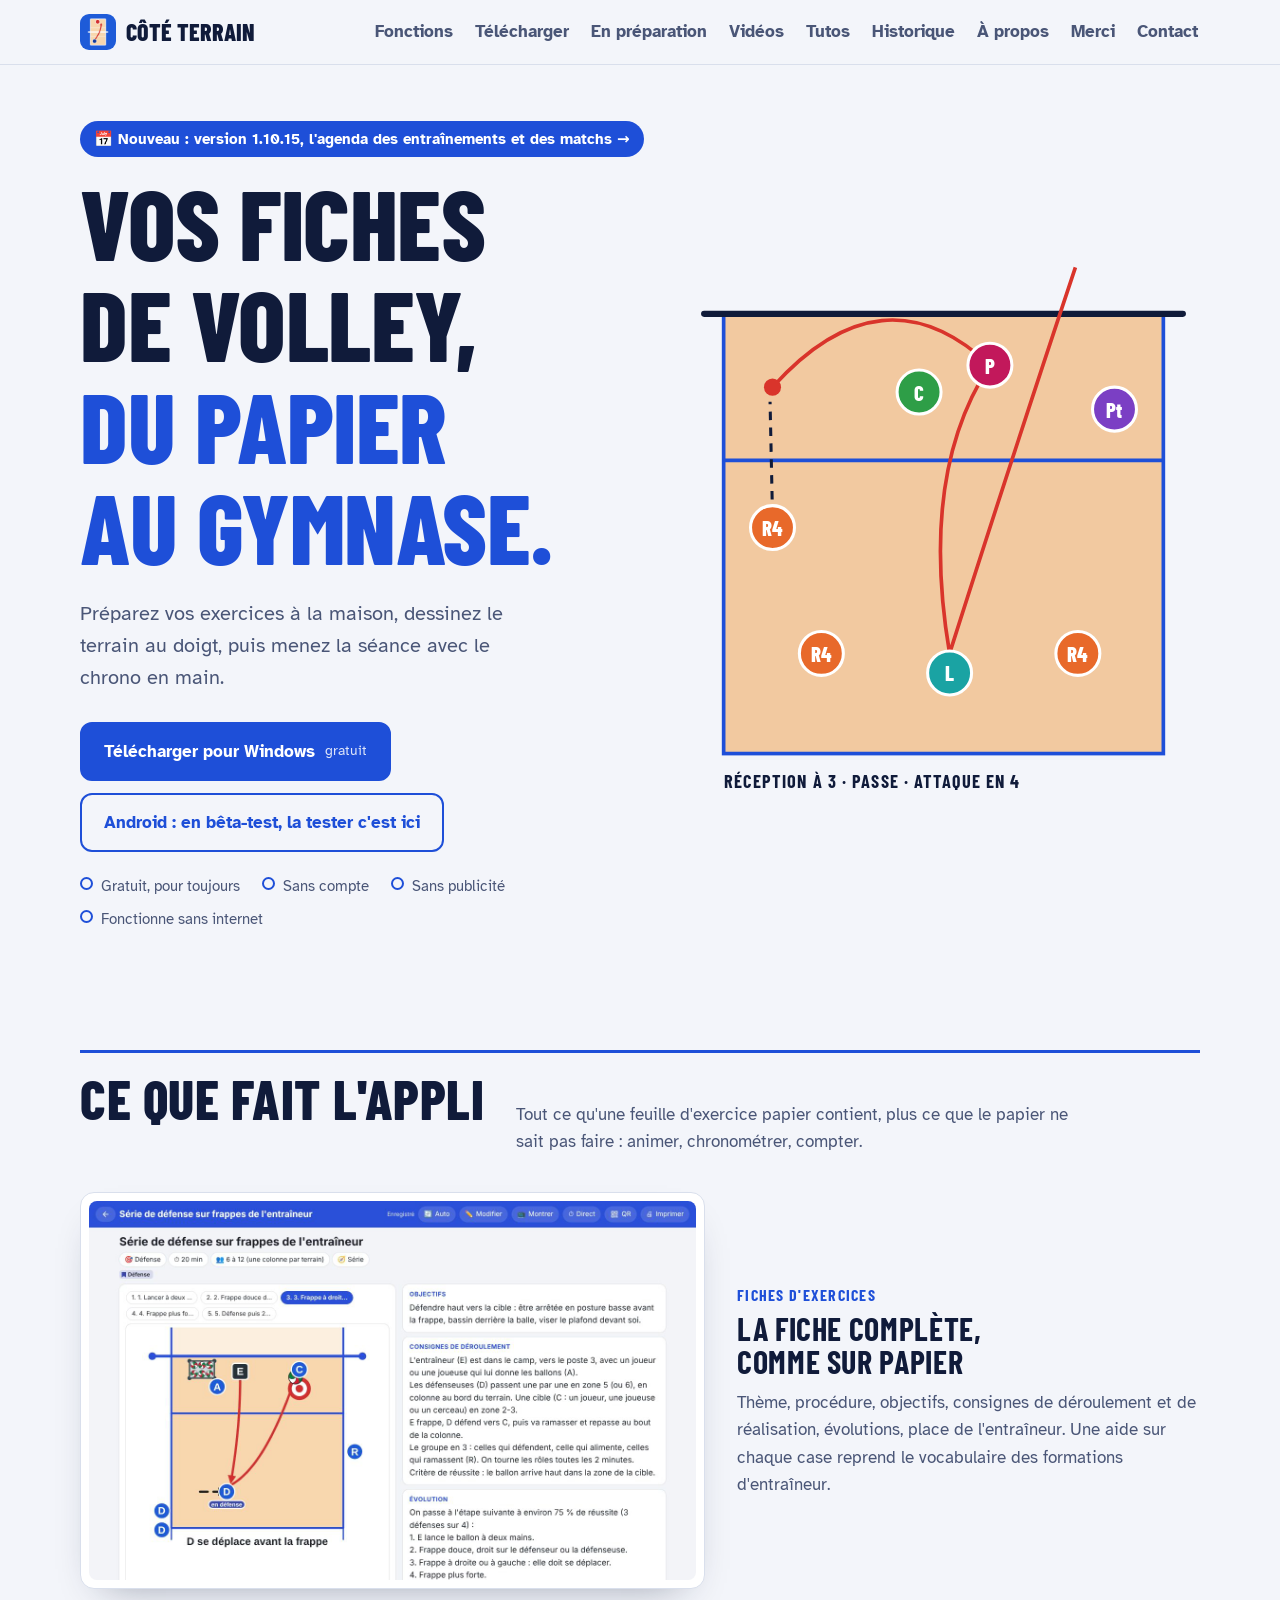
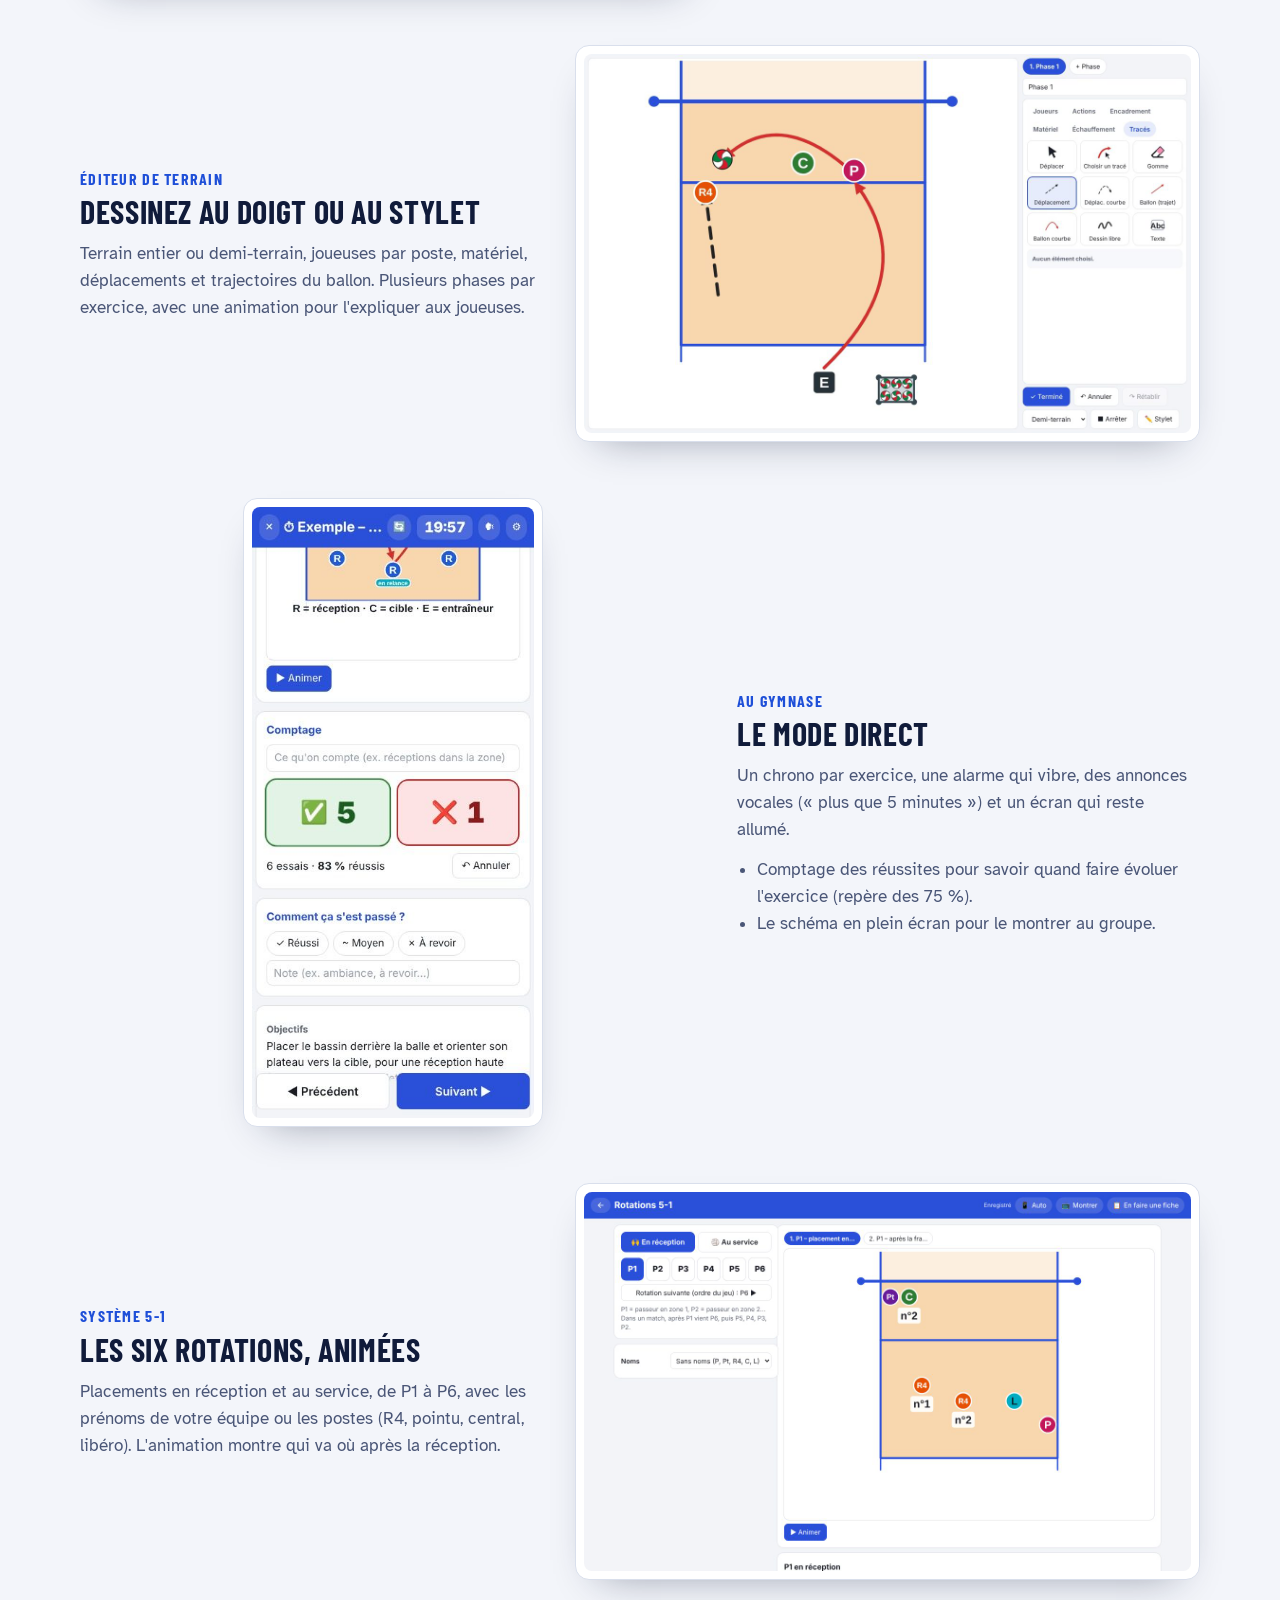
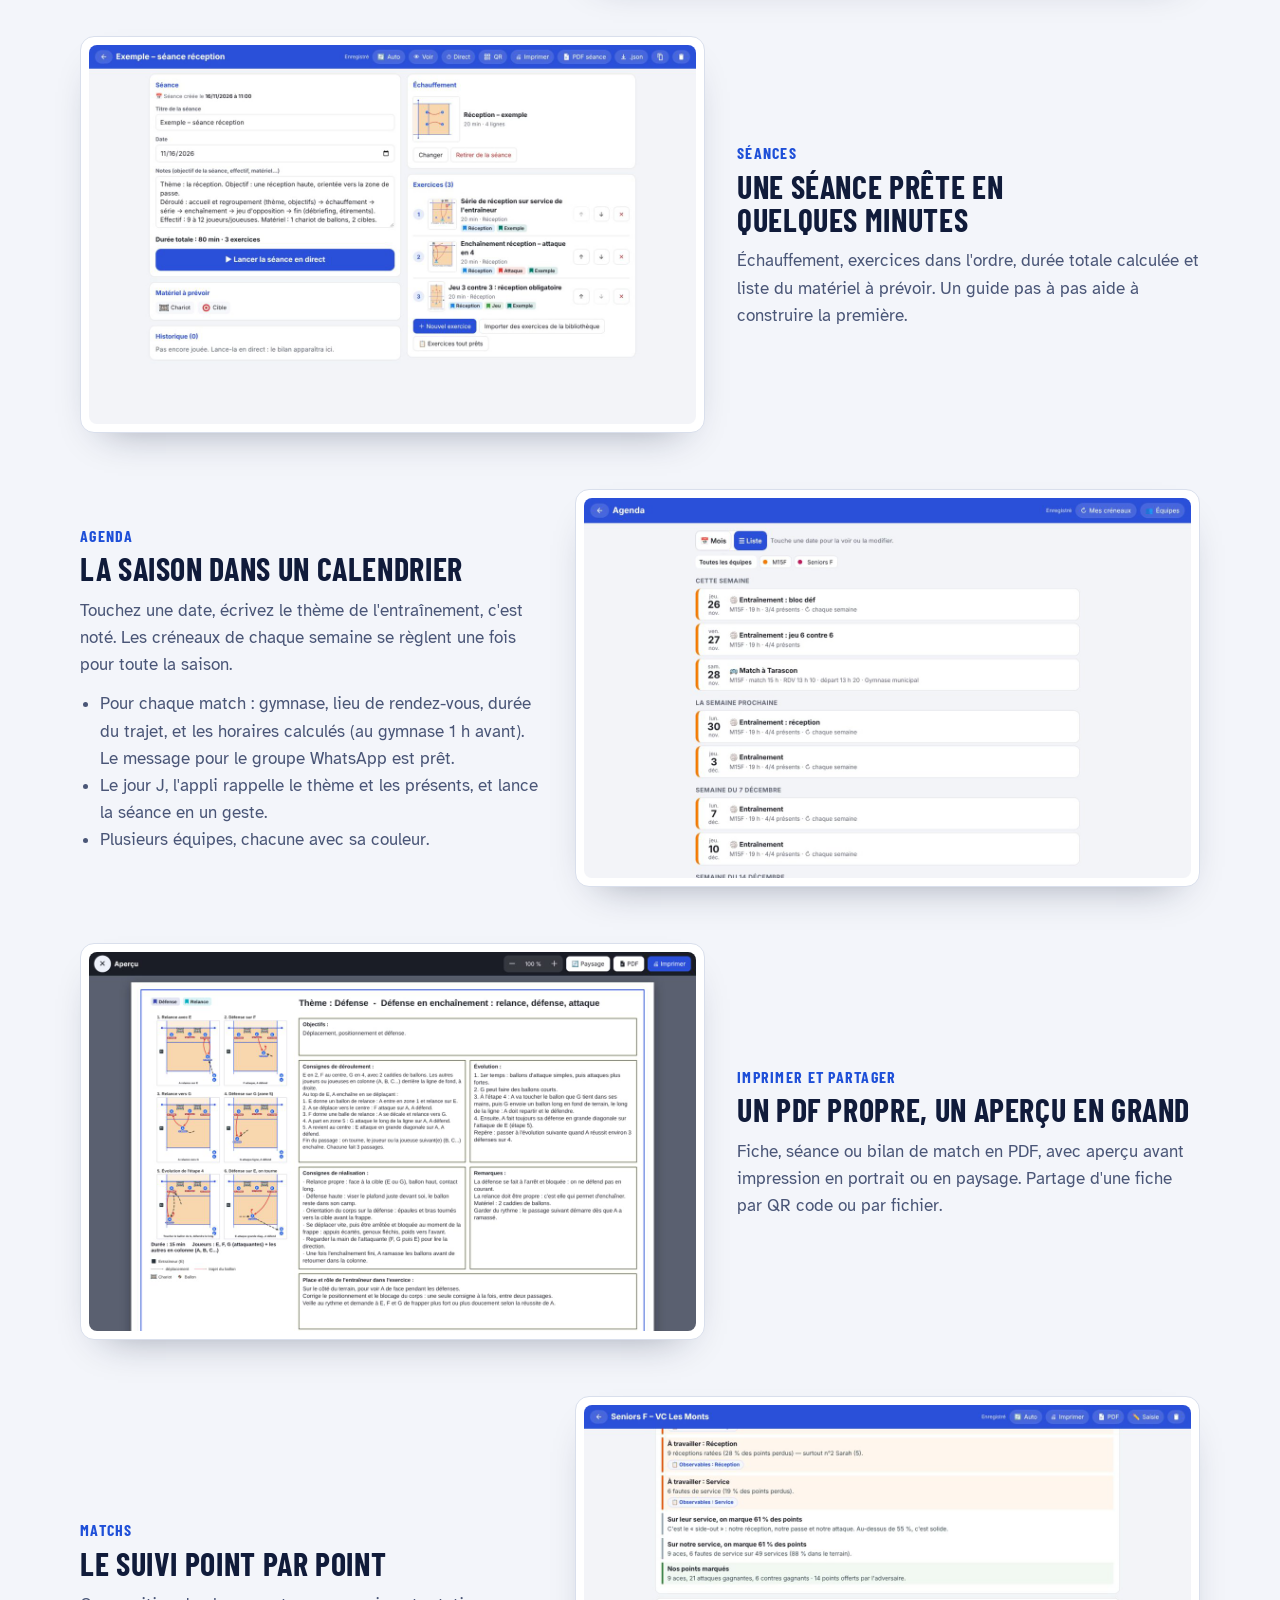
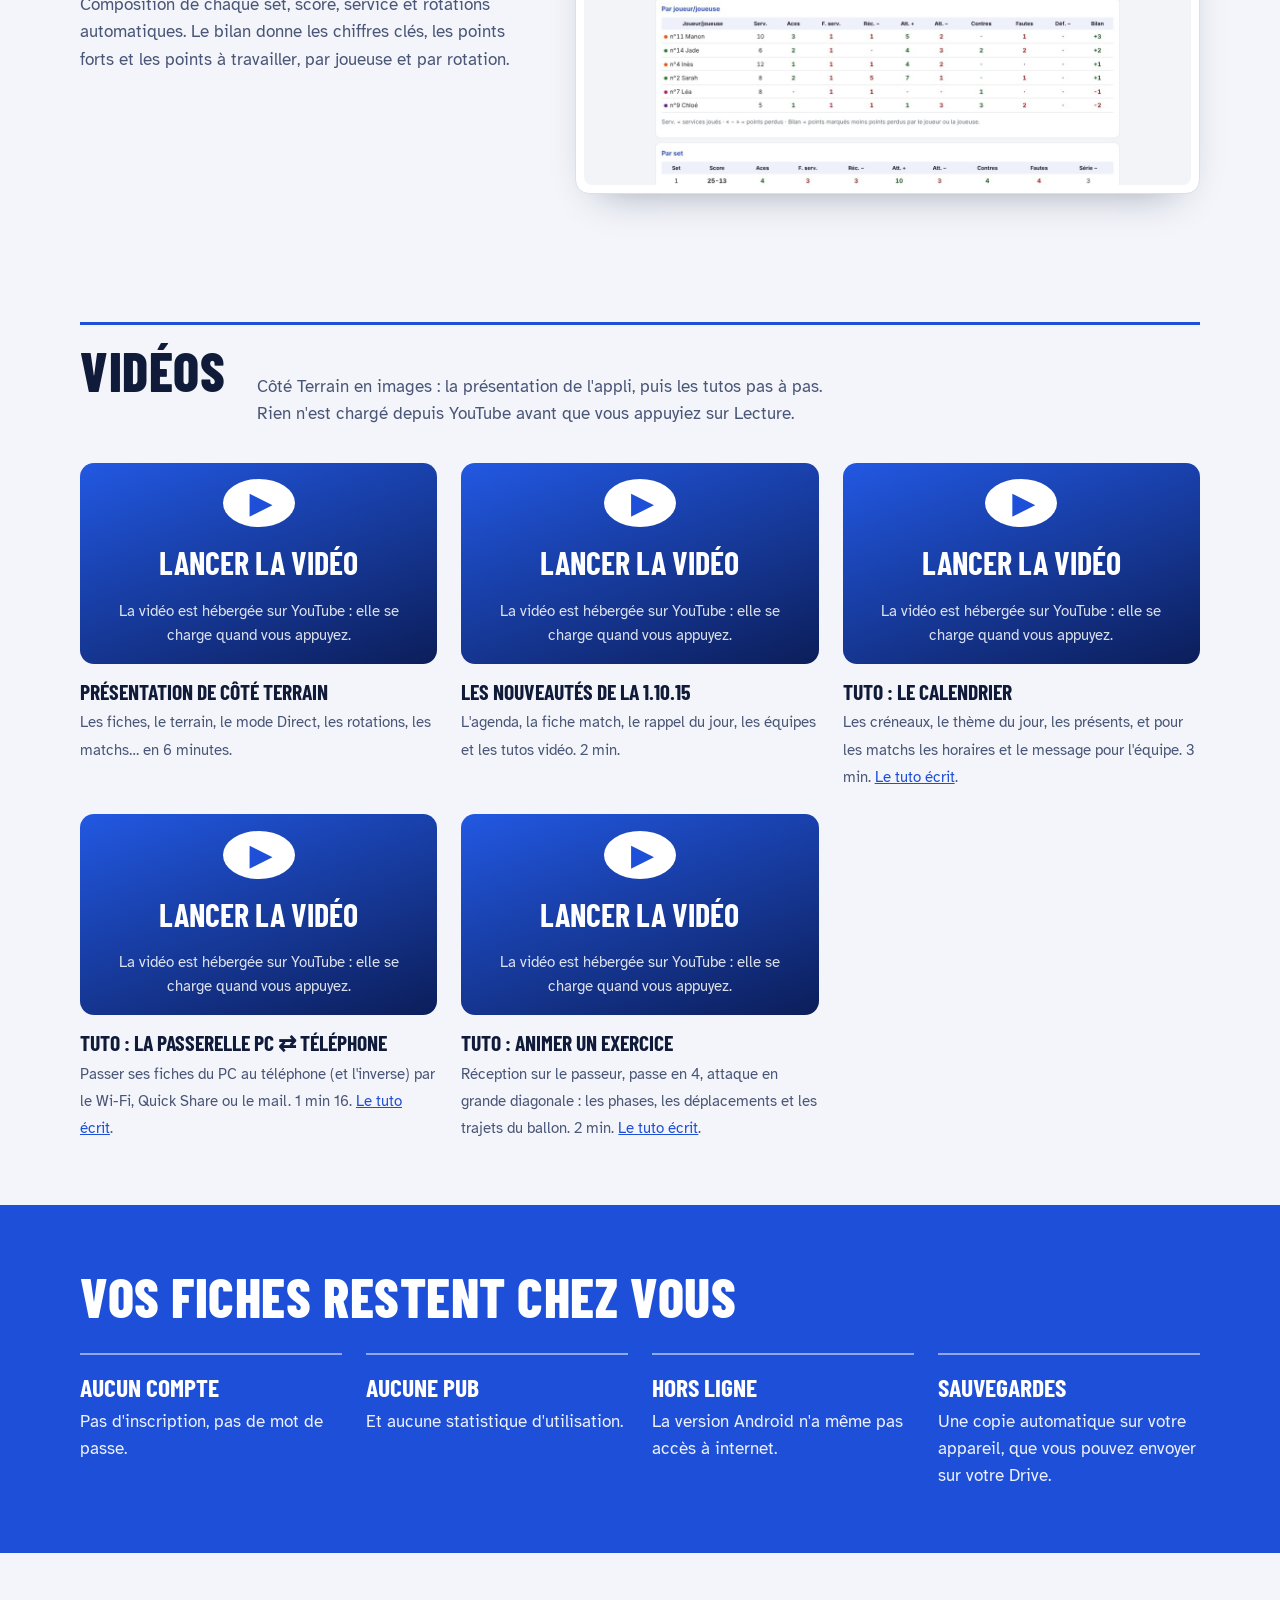
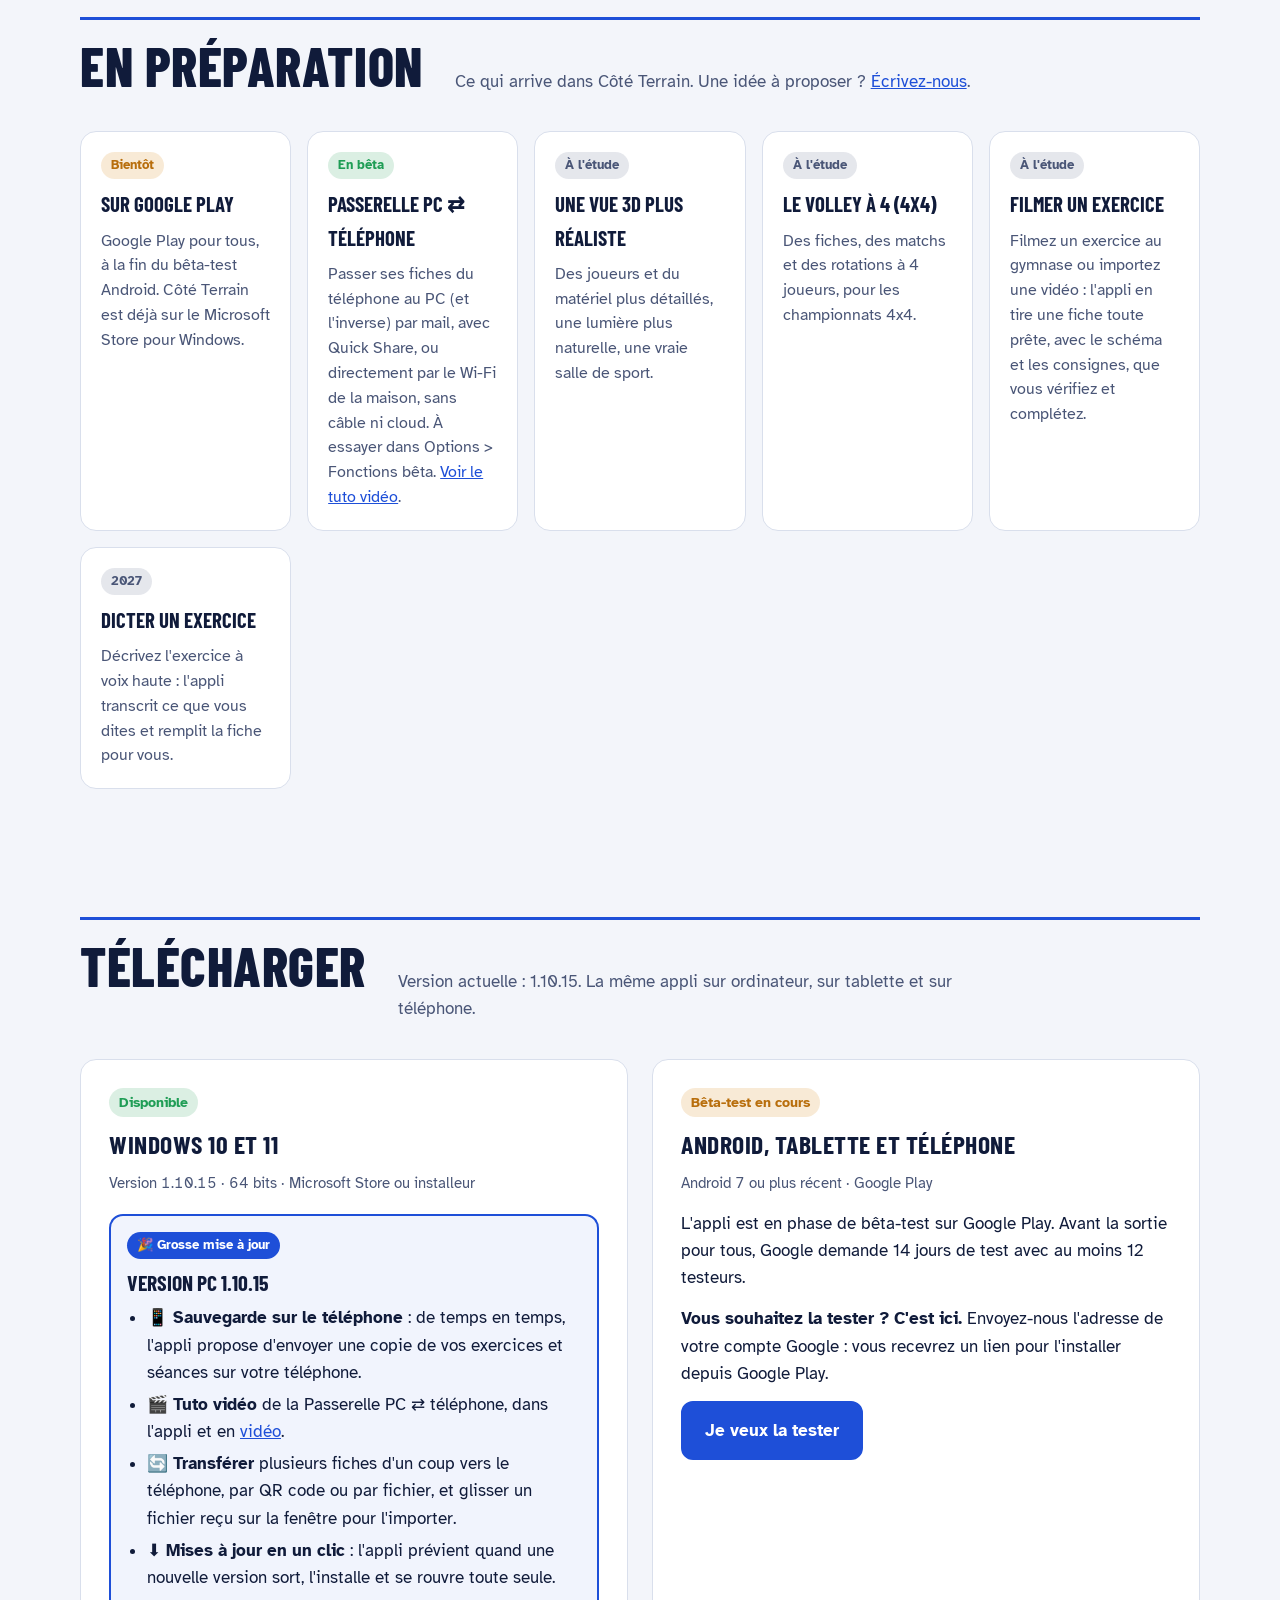
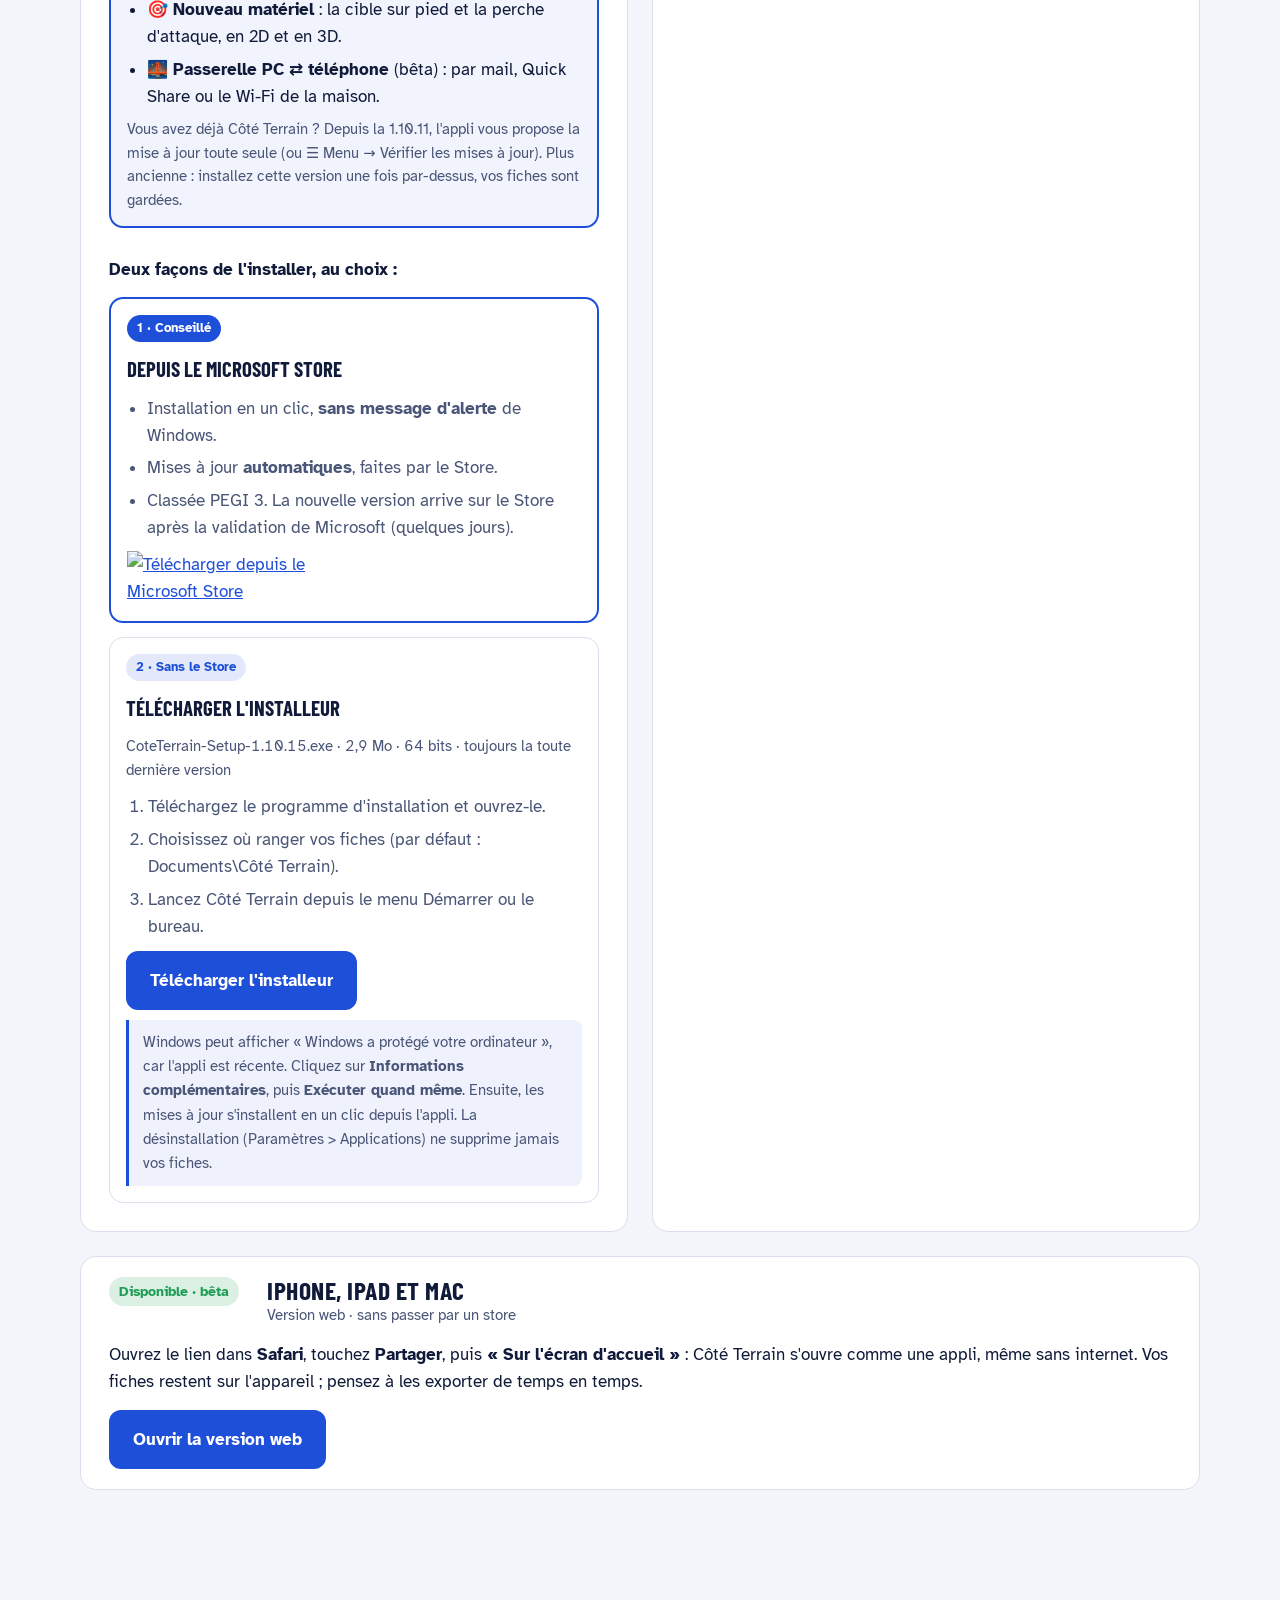
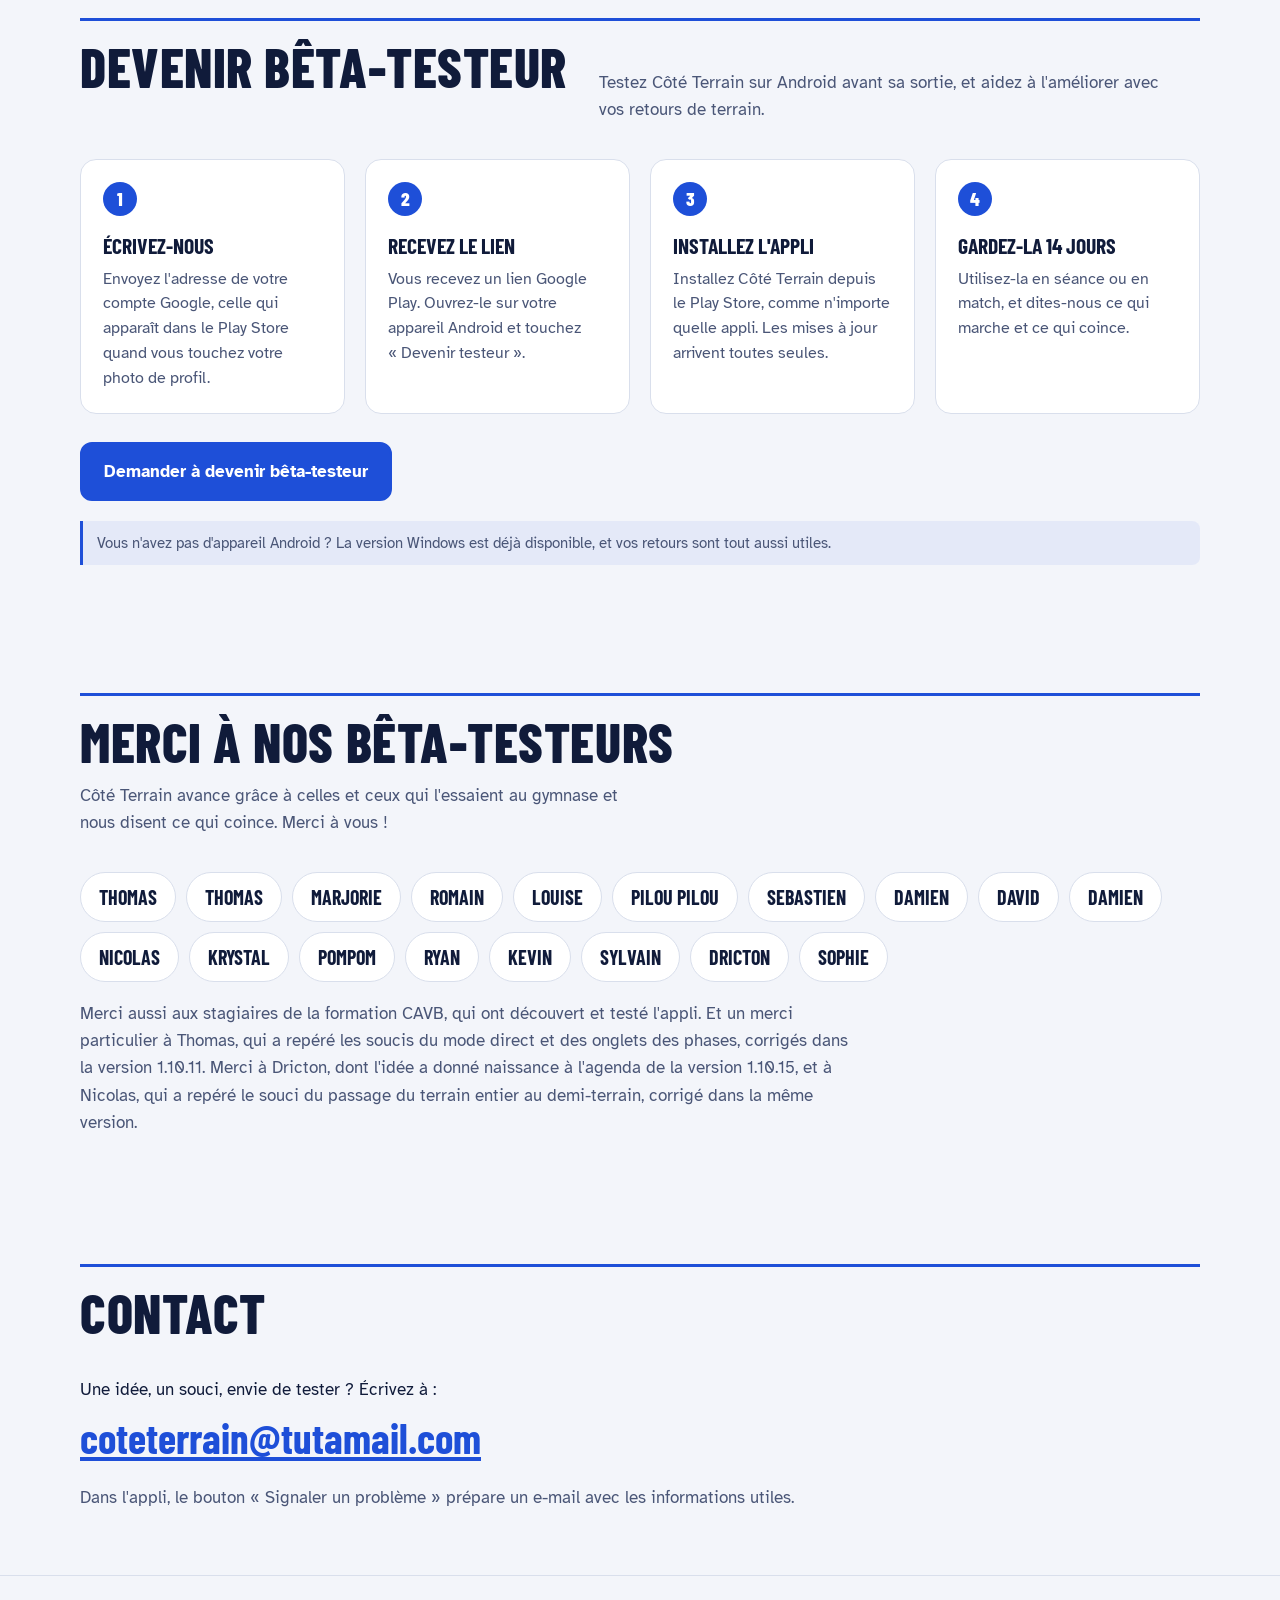
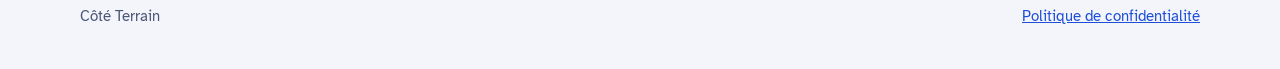
==== index.html @ 6faafb9b "Merci : Dricton, Sophie et Nicolas Co-Authored-By: Claude Opus 5.5 <noreply@anthropic.com> Claude-S" ====
<!DOCTYPE html>
<html lang="fr">
<head>
  <!-- Les « méta » : informations pour le navigateur et les moteurs de recherche -->
  <meta charset="utf-8">
  <meta name="viewport" content="width=device-width, initial-scale=1">
  <title>Côté Terrain</title>
  <meta name="description" content="Côté Terrain : l'appli gratuite des entraîneurs de volley. Fiches d'exercices, séances, mode direct au gymnase, rotations 5-1 et suivi de match. Sans compte, sans publicité.">
  <link rel="icon" href="img/favicon.png">
  <link rel="stylesheet" href="style.css?v=20261122a">
</head>
<body>

<!-- ============ En-tête : logo + menu ============ -->
<header class="entete">
  <div class="large">
    <a class="marque" href="#haut"><img src="img/icone.png" alt="">Côté Terrain</a>
    <nav class="menu" aria-label="Menu principal">
      <a href="#fonctions">Fonctions</a>
      <a href="#telecharger">Télécharger</a>
      <a href="#a-venir">En préparation</a>
      <a href="#videos">Vidéos</a>
      <a href="tutos.html">Tutos</a>
      <a href="historique.html">Historique</a>
      <a href="apropos.html">À propos</a>
      <a href="#merci">Merci</a>
      <a href="#contact">Contact</a>
    </nav>
  </div>
</header>

<main id="haut">

<!-- ============ Ouverture : le message principal + un schéma de terrain ============ -->
<section class="ouverture">
  <div class="large">
    <div>
      <a class="annonce" href="tutos.html#calendrier">📅 Nouveau : version 1.10.15, l'agenda des entraînements et des matchs →</a>
      <h1>Vos fiches de volley, <span>du papier au gymnase.</span></h1>
      <p class="chapo">Préparez vos exercices à la maison, dessinez le terrain au doigt, puis menez la séance avec le chrono en main.</p>
      <div class="boutons">
        <a class="bouton plein" href="#telecharger">Télécharger pour Windows <small>gratuit</small></a>
        <a class="bouton vide" href="#beta">Android : en bêta-test, la tester c'est ici</a>
      </div>
      <ul class="garanties">
        <li>Gratuit, pour toujours</li>
        <li>Sans compte</li>
        <li>Sans publicité</li>
        <li>Fonctionne sans internet</li>
      </ul>
    </div>

    <!-- Schéma dessiné en SVG (du dessin en texte) : un demi-terrain, réception à 3 et passe -->
    <svg class="terrain" viewBox="0 0 420 440" role="img" aria-label="Schéma d'un demi-terrain : réception à trois, passe au passeur puis vers l'attaquant en zone 4">
      <rect class="sol" x="30" y="40" width="360" height="360" rx="2"/>
      <rect class="ligne" x="30" y="40" width="360" height="360"/>
      <line class="ligne" x1="30" y1="160" x2="390" y2="160"/>
      <line class="filet" x1="14" y1="40" x2="406" y2="40"/>
      <!-- course de l'attaquant (pointillés) -->
      <path class="course" d="M70 205 L68 112"/>
      <!-- trajet du ballon : service adverse → réception → passeur → zone 4 -->
      <path class="ballon" pathLength="100" d="M318 2 Q262 170 215 318 Q190 170 248 82 Q160 0 70 100"/>
      <circle class="ballon-fin" cx="70" cy="100" r="7"/>
      <!-- les joueuses -->
      <g class="pion"><circle cx="70" cy="215" r="18" fill="#E8692A"/><text x="70" y="215">R4</text></g>
      <g class="pion"><circle cx="248" cy="82" r="18" fill="#C2185B"/><text x="248" y="82">P</text></g>
      <g class="pion"><circle cx="190" cy="104" r="18" fill="#2E9E47"/><text x="190" y="104">C</text></g>
      <g class="pion"><circle cx="350" cy="118" r="18" fill="#7B3FC4"/><text x="350" y="118">Pt</text></g>
      <g class="pion"><circle cx="110" cy="318" r="18" fill="#E8692A"/><text x="110" y="318">R4</text></g>
      <g class="pion"><circle cx="215" cy="334" r="18" fill="#1AA3A3"/><text x="215" y="334">L</text></g>
      <g class="pion"><circle cx="320" cy="318" r="18" fill="#E8692A"/><text x="320" y="318">R4</text></g>
      <text class="legende" x="30" y="428">Réception à 3 · passe · attaque en 4</text>
    </svg>
  </div>
</section>

<!-- ============ Fonctions ============ -->
<section id="fonctions">
  <div class="large">
    <div class="bandeau">
      <h2>Ce que fait l'appli</h2>
      <p>Tout ce qu'une feuille d'exercice papier contient, plus ce que le papier ne sait pas faire : animer, chronométrer, compter.</p>
    </div>

    <div class="fonctions">
      <article class="fonction">
        <figure><img src="img/fiche.jpg" alt="Une fiche d'exercice ouverte sur tablette : le schéma à gauche, les objectifs et consignes à droite" loading="lazy" width="1280" height="800"></figure>
        <div>
          <p class="etiquette">Fiches d'exercices</p>
          <h3>La fiche complète, comme sur papier</h3>
          <p>Thème, procédure, objectifs, consignes de déroulement et de réalisation, évolutions, place de l'entraîneur. Une aide sur chaque case reprend le vocabulaire des formations d'entraîneur.</p>
        </div>
      </article>

      <article class="fonction">
        <figure><img src="img/editeur.jpg" alt="L'éditeur de terrain : joueuses, flèches de déplacement et trajectoire du ballon" loading="lazy" width="1280" height="800"></figure>
        <div>
          <p class="etiquette">Éditeur de terrain</p>
          <h3>Dessinez au doigt ou au stylet</h3>
          <p>Terrain entier ou demi-terrain, joueuses par poste, matériel, déplacements et trajectoires du ballon. Plusieurs phases par exercice, avec une animation pour l'expliquer aux joueuses.</p>
        </div>
      </article>

      <article class="fonction">
        <figure class="telephone"><img src="img/direct.jpg" alt="Le mode direct sur téléphone : chronomètre et comptage des réussites" loading="lazy" width="390" height="844"></figure>
        <div>
          <p class="etiquette">Au gymnase</p>
          <h3>Le mode direct</h3>
          <p>Un chrono par exercice, une alarme qui vibre, des annonces vocales (« plus que 5 minutes ») et un écran qui reste allumé.</p>
          <ul>
            <li>Comptage des réussites pour savoir quand faire évoluer l'exercice (repère des 75 %).</li>
            <li>Le schéma en plein écran pour le montrer au groupe.</li>
          </ul>
        </div>
      </article>

      <article class="fonction">
        <figure><img src="img/rotations.jpg" alt="L'écran Rotations 5-1 : la position P1 en réception" loading="lazy" width="1280" height="800"></figure>
        <div>
          <p class="etiquette">Système 5-1</p>
          <h3>Les six rotations, animées</h3>
          <p>Placements en réception et au service, de P1 à P6, avec les prénoms de votre équipe ou les postes (R4, pointu, central, libéro). L'animation montre qui va où après la réception.</p>
        </div>
      </article>

      <article class="fonction">
        <figure><img src="img/seance.jpg" alt="Une séance : échauffement, liste des exercices et durée totale" loading="lazy" width="1280" height="800"></figure>
        <div>
          <p class="etiquette">Séances</p>
          <h3>Une séance prête en quelques minutes</h3>
          <p>Échauffement, exercices dans l'ordre, durée totale calculée et liste du matériel à prévoir. Un guide pas à pas aide à construire la première.</p>
        </div>
      </article>

      <article class="fonction">
        <figure><img src="img/agenda.jpg" alt="L'agenda en liste : les entraînements de la semaine avec leur thème et le match à Tarascon avec les horaires" loading="lazy" width="1280" height="800"></figure>
        <div>
          <p class="etiquette">Agenda</p>
          <h3>La saison dans un calendrier</h3>
          <p>Touchez une date, écrivez le thème de l'entraînement, c'est noté. Les créneaux de chaque semaine se règlent une fois pour toute la saison.</p>
          <ul>
            <li>Pour chaque match : gymnase, lieu de rendez-vous, durée du trajet, et les horaires calculés (au gymnase 1 h avant). Le message pour le groupe WhatsApp est prêt.</li>
            <li>Le jour J, l'appli rappelle le thème et les présents, et lance la séance en un geste.</li>
            <li>Plusieurs équipes, chacune avec sa couleur.</li>
          </ul>
        </div>
      </article>

      <article class="fonction">
        <figure><img src="img/apercu.jpg" alt="L'aperçu avant impression d'une fiche au format A4 paysage" loading="lazy" width="1280" height="800"></figure>
        <div>
          <p class="etiquette">Imprimer et partager</p>
          <h3>Un PDF propre, un aperçu en grand</h3>
          <p>Fiche, séance ou bilan de match en PDF, avec aperçu avant impression en portrait ou en paysage. Partage d'une fiche par QR code ou par fichier.</p>
        </div>
      </article>

      <article class="fonction">
        <figure><img src="img/match.jpg" alt="Le bilan d'un match : points à travailler et statistiques par joueuse" loading="lazy" width="1280" height="800"></figure>
        <div>
          <p class="etiquette">Matchs</p>
          <h3>Le suivi point par point</h3>
          <p>Composition de chaque set, score, service et rotations automatiques. Le bilan donne les chiffres clés, les points forts et les points à travailler, par joueuse et par rotation.</p>
        </div>
      </article>
    </div>
  </div>
</section>

<!-- ============ Vidéos : présentation + tuto (YouTube, chargé seulement au clic) ============ -->
<section id="videos" class="tutos-accueil">
  <div class="large">
    <div class="bandeau">
      <h2>Vidéos</h2>
      <p>Côté Terrain en images : la présentation de l'appli, puis les tutos pas à pas. Rien n'est chargé depuis YouTube avant que vous appuyiez sur Lecture.</p>
    </div>
    <div class="videos">
      <figure>
        <!-- Pour brancher la vidéo : mettre l'identifiant YouTube (11 caractères) dans data-yt -->
        <div class="video" data-yt="oLlXaFhHA3g" data-titre="Côté Terrain · Présentation de l'appli">
          <div class="video-attente"><span class="video-icone" aria-hidden="true">▶</span><strong>Bientôt en ligne</strong><span>La vidéo de présentation arrive très vite sur YouTube.</span></div>
        </div>
        <figcaption><strong>Présentation de Côté Terrain</strong><span>Les fiches, le terrain, le mode Direct, les rotations, les matchs… en 6 minutes.</span></figcaption>
      </figure>
      <figure>
        <div class="video" data-yt="wtkuIBzeYwM" data-titre="Côté Terrain · Les nouveautés de la 1.10.15">
          <div class="video-attente"><span class="video-icone" aria-hidden="true">▶</span><strong>Bientôt en ligne</strong><span>En attendant, tout est dans l'<a href="historique.html">historique</a>.</span></div>
        </div>
        <figcaption><strong>Les nouveautés de la 1.10.15</strong><span>L'agenda, la fiche match, le rappel du jour, les équipes et les tutos vidéo. 2 min.</span></figcaption>
      </figure>
      <figure>
        <div class="video" data-yt="r3II_mcF6H4" data-titre="Côté Terrain · Le calendrier">
          <div class="video-attente"><span class="video-icone" aria-hidden="true">▶</span><strong>Bientôt en ligne</strong><span>En attendant, le tuto écrit est sur la page <a href="tutos.html#calendrier">Tutos</a>.</span></div>
        </div>
        <figcaption><strong>Tuto : le calendrier</strong><span>Les créneaux, le thème du jour, les présents, et pour les matchs les horaires et le message pour l'équipe. 3 min. <a href="tutos.html#calendrier">Le tuto écrit</a>.</span></figcaption>
      </figure>
      <figure>
        <div class="video" data-yt="jxnUSMsv0oU" data-titre="Côté Terrain · La Passerelle PC ⇄ téléphone">
          <div class="video-attente"><span class="video-icone" aria-hidden="true">▶</span><strong>Bientôt en ligne</strong><span>En attendant, le tuto écrit est sur la page <a href="tutos.html#passerelle">Tutos</a>.</span></div>
        </div>
        <figcaption><strong>Tuto : la Passerelle PC ⇄ téléphone</strong><span>Passer ses fiches du PC au téléphone (et l'inverse) par le Wi-Fi, Quick Share ou le mail. 1 min 16. <a href="tutos.html#passerelle">Le tuto écrit</a>.</span></figcaption>
      </figure>
      <figure>
        <div class="video" data-yt="ZuYCy1AnMsM" data-titre="Côté Terrain · Animer un exercice">
          <div class="video-attente"><span class="video-icone" aria-hidden="true">▶</span><strong>Bientôt en ligne</strong><span>En attendant, le tuto écrit est sur la page <a href="tutos.html#animer">Tutos</a>.</span></div>
        </div>
        <figcaption><strong>Tuto : animer un exercice</strong><span>Réception sur le passeur, passe en 4, attaque en grande diagonale : les phases, les déplacements et les trajets du ballon. 2 min. <a href="tutos.html#animer">Le tuto écrit</a>.</span></figcaption>
      </figure>
    </div>
  </div>
</section>

<!-- ============ Données ============ -->
<section class="donnees">
  <div class="large">
    <h2>Vos fiches restent chez vous</h2>
    <div class="grille">
      <div><strong>Aucun compte</strong><p>Pas d'inscription, pas de mot de passe.</p></div>
      <div><strong>Aucune pub</strong><p>Et aucune statistique d'utilisation.</p></div>
      <div><strong>Hors ligne</strong><p>La version Android n'a même pas accès à internet.</p></div>
      <div><strong>Sauvegardes</strong><p>Une copie automatique sur votre appareil, que vous pouvez envoyer sur votre Drive.</p></div>
    </div>
  </div>
</section>

<!-- ============ En préparation : ce qui arrive dans l'appli ============ -->
<section id="a-venir" class="a-venir">
  <div class="large">
    <div class="bandeau">
      <h2>En préparation</h2>
      <p>Ce qui arrive dans Côté Terrain. Une idée à proposer&nbsp;? <a href="mailto:coteterrain@tutamail.com?subject=Une%20id%C3%A9e%20pour%20C%C3%B4t%C3%A9%20Terrain">Écrivez-nous</a>.</p>
    </div>
    <ul class="projets">
      <li>
        <span class="statut bientot">Bientôt</span>
        <strong>Sur Google Play</strong>
        <p>Google Play pour tous, à la fin du bêta-test Android. Côté Terrain est déjà sur le Microsoft Store pour Windows.</p>
      </li>
      <li>
        <span class="statut pret">En bêta</span>
        <strong>Passerelle PC ⇄ téléphone</strong>
        <p>Passer ses fiches du téléphone au PC (et l'inverse) par mail, avec Quick Share, ou directement par le Wi-Fi de la maison, sans câble ni cloud. À essayer dans Options &gt; Fonctions bêta. <a href="tutos.html#passerelle">Voir le tuto vidéo</a>.</p>
      </li>
      <li>
        <span class="statut plus-tard">À l'étude</span>
        <strong>Une vue 3D plus réaliste</strong>
        <p>Des joueurs et du matériel plus détaillés, une lumière plus naturelle, une vraie salle de sport.</p>
      </li>
      <li>
        <span class="statut plus-tard">À l'étude</span>
        <strong>Le volley à 4 (4x4)</strong>
        <p>Des fiches, des matchs et des rotations à 4 joueurs, pour les championnats 4x4.</p>
      </li>
      <li>
        <span class="statut plus-tard">À l'étude</span>
        <strong>Filmer un exercice</strong>
        <p>Filmez un exercice au gymnase ou importez une vidéo : l'appli en tire une fiche toute prête, avec le schéma et les consignes, que vous vérifiez et complétez.</p>
      </li>
      <li>
        <span class="statut plus-tard">2027</span>
        <strong>Dicter un exercice</strong>
        <p>Décrivez l'exercice à voix haute : l'appli transcrit ce que vous dites et remplit la fiche pour vous.</p>
      </li>
    </ul>
  </div>
</section>

<!-- ============ Télécharger ============ -->
<section id="telecharger">
  <div class="large">
    <div class="bandeau">
      <h2>Télécharger</h2>
      <p>Version actuelle : 1.10.15. La même appli sur ordinateur, sur tablette et sur téléphone.</p>
    </div>

    <div class="plateformes">
      <div class="plateforme">
        <span class="statut pret">Disponible</span>
        <h3>Windows 10 et 11</h3>
        <p class="fiche-technique">Version 1.10.15 · 64 bits · Microsoft Store ou installeur</p>
        <div class="maj-pc">
          <span class="maj-tag">🎉 Grosse mise à jour</span>
          <strong>Version PC 1.10.15</strong>
          <ul>
            <li>📱 <b>Sauvegarde sur le téléphone</b> : de temps en temps, l'appli propose d'envoyer une copie de vos exercices et séances sur votre téléphone.</li>
            <li>🎬 <b>Tuto vidéo</b> de la Passerelle PC ⇄ téléphone, dans l'appli et en <a href="#videos">vidéo</a>.</li>
            <li>🔄 <b>Transférer</b> plusieurs fiches d'un coup vers le téléphone, par QR code ou par fichier, et glisser un fichier reçu sur la fenêtre pour l'importer.</li>
            <li>⬇ <b>Mises à jour en un clic</b> : l'appli prévient quand une nouvelle version sort, l'installe et se rouvre toute seule.</li>
            <li>🎯 <b>Nouveau matériel</b> : la cible sur pied et la perche d'attaque, en 2D et en 3D.</li>
            <li>🌉 <b>Passerelle PC ⇄ téléphone</b> (bêta) : par mail, Quick Share ou le Wi-Fi de la maison.</li>
          </ul>
          <p>Vous avez déjà Côté Terrain ? Depuis la 1.10.11, l'appli vous propose la mise à jour toute seule (ou ☰ Menu → Vérifier les mises à jour). Plus ancienne : installez cette version une fois par-dessus, vos fiches sont gardées.</p>
        </div>
        <p class="choix-intro">Deux façons de l'installer, au choix :</p>
        <div class="choix-pc">
          <div class="choix conseille">
            <span class="choix-tag">1 · Conseillé</span>
            <h4>Depuis le Microsoft Store</h4>
            <ul>
              <li>Installation en un clic, <b>sans message d'alerte</b> de Windows.</li>
              <li>Mises à jour <b>automatiques</b>, faites par le Store.</li>
              <li>Classée PEGI 3. La nouvelle version arrive sur le Store après la validation de Microsoft (quelques jours).</li>
            </ul>
            <!-- Badge officiel fourni par Microsoft (apps.microsoft.com/badge), affiché tel quel et relié à la page de l'appli dans le Store -->
            <div class="badge-store">
              <a href="https://apps.microsoft.com/detail/9NJ1715RSZML?hl=fr-FR&amp;gl=FR"><img src="https://get.microsoft.com/images/fr%20dark.svg" width="200" alt="Télécharger depuis le Microsoft Store"></a>
            </div>
          </div>
          <div class="choix">
            <span class="choix-tag">2 · Sans le Store</span>
            <h4>Télécharger l'installeur</h4>
            <p class="fiche-technique">CoteTerrain-Setup-1.10.15.exe · 2,9 Mo · 64 bits · toujours la toute dernière version</p>
            <ol>
              <li>Téléchargez le programme d'installation et ouvrez-le.</li>
              <li>Choisissez où ranger vos fiches (par défaut : Documents\Côté Terrain).</li>
              <li>Lancez Côté Terrain depuis le menu Démarrer ou le bureau.</li>
            </ol>
            <div class="boutons">
              <a class="bouton plein" href="https://github.com/Airkocotier/cote-terrain/releases/download/v1.10.15/CoteTerrain-Setup-1.10.15.exe">Télécharger l'installeur</a>
            </div>
            <p class="note">Windows peut afficher « Windows a protégé votre ordinateur », car l'appli est récente. Cliquez sur <b>Informations complémentaires</b>, puis <b>Exécuter quand même</b>. Ensuite, les mises à jour s'installent en un clic depuis l'appli. La désinstallation (Paramètres &gt; Applications) ne supprime jamais vos fiches.</p>
          </div>
        </div>
      </div>

      <div class="plateforme" id="android">
        <span class="statut bientot">Bêta-test en cours</span>
        <h3>Android, tablette et téléphone</h3>
        <p class="fiche-technique">Android 7 ou plus récent · Google Play</p>
        <p>L'appli est en phase de bêta-test sur Google Play. Avant la sortie pour tous, Google demande 14 jours de test avec au moins 12 testeurs.</p>
        <p><b>Vous souhaitez la tester&nbsp;? C'est ici.</b> Envoyez-nous l'adresse de votre compte Google : vous recevrez un lien pour l'installer depuis Google Play.</p>
        <div class="boutons">
          <a class="bouton plein" href="#beta">Je veux la tester</a>
        </div>
      </div>

      <div class="plateforme etroite" id="iphone">
        <span class="statut pret">Disponible · bêta</span>
        <div>
          <h3>iPhone, iPad et Mac</h3>
          <p class="fiche-technique">Version web · sans passer par un store</p>
        </div>
        <p>Ouvrez le lien dans <b>Safari</b>, touchez <b>Partager</b>, puis <b>« Sur l'écran d'accueil »</b> : Côté Terrain s'ouvre comme une appli, même sans internet. Vos fiches restent sur l'appareil ; pensez à les exporter de temps en temps.</p>
        <div class="boutons">
          <a class="bouton plein" href="app/">Ouvrir la version web</a>
        </div>
      </div>
    </div>
  </div>
</section>

<!-- ============ Bêta-test Android ============ -->
<section id="beta" class="beta">
  <div class="large">
    <div class="bandeau">
      <h2>Devenir bêta-testeur</h2>
      <p>Testez Côté Terrain sur Android avant sa sortie, et aidez à l'améliorer avec vos retours de terrain.</p>
    </div>
    <ol class="etapes-beta">
      <li><strong>Écrivez-nous</strong><p>Envoyez l'adresse de votre compte Google, celle qui apparaît dans le Play Store quand vous touchez votre photo de profil.</p></li>
      <li><strong>Recevez le lien</strong><p>Vous recevez un lien Google Play. Ouvrez-le sur votre appareil Android et touchez «&nbsp;Devenir testeur&nbsp;».</p></li>
      <li><strong>Installez l'appli</strong><p>Installez Côté Terrain depuis le Play Store, comme n'importe quelle appli. Les mises à jour arrivent toutes seules.</p></li>
      <li><strong>Gardez-la 14 jours</strong><p>Utilisez-la en séance ou en match, et dites-nous ce qui marche et ce qui coince.</p></li>
    </ol>
    <div class="boutons">
      <a class="bouton plein" href="mailto:coteterrain@tutamail.com?subject=Devenir%20b%C3%AAta-testeur%20C%C3%B4t%C3%A9%20Terrain&amp;body=Bonjour%2C%0A%0AJe%20souhaite%20tester%20C%C3%B4t%C3%A9%20Terrain%20sur%20Android.%0A%0AAdresse%20de%20mon%20compte%20Google%20(Play%20Store)%20%3A%20%0AAppareil%20(t%C3%A9l%C3%A9phone%20ou%20tablette)%20%3A%20%0AJe%20suis%20entra%C3%AEneur%20%2F%20joueur%20%2F%20autre%20%3A%20%0A">Demander à devenir bêta-testeur</a>
    </div>
    <p class="note">Vous n'avez pas d'appareil Android&nbsp;? La version Windows est déjà disponible, et vos retours sont tout aussi utiles.</p>
  </div>
</section>

<!-- ============ Remerciements ============ -->
<section id="merci" class="merci">
  <div class="large">
    <div class="bandeau">
      <h2>Merci à nos bêta-testeurs</h2>
      <p>Côté Terrain avance grâce à celles et ceux qui l'essaient au gymnase et nous disent ce qui coince. Merci à vous&nbsp;!</p>
    </div>
    <ul class="noms" aria-label="Nos bêta-testeurs">
      <li>Thomas</li>
      <li>Thomas</li>
      <li>Marjorie</li>
      <li>Romain</li>
      <li>Louise</li>
      <li>Pilou Pilou</li>
      <li>Sebastien</li>
      <li>Damien</li>
      <li>David</li>
      <li>Damien</li>
      <li>Nicolas</li>
      <li>Krystal</li>
      <li>PomPom</li>
      <li>Ryan</li>
      <li>Kevin</li>
      <li>Sylvain</li>
      <li>Dricton</li>
      <li>Sophie</li>
    </ul>
    <p class="merci-note">Merci aussi aux stagiaires de la formation CAVB, qui ont découvert et testé l'appli. Et un merci particulier à Thomas, qui a repéré les soucis du mode direct et des onglets des phases, corrigés dans la version 1.10.11. Merci à Dricton, dont l'idée a donné naissance à l'agenda de la version 1.10.15, et à Nicolas, qui a repéré le souci du passage du terrain entier au demi-terrain, corrigé dans la même version.</p>
  </div>
</section>

<!-- ============ Contact ============ -->
<section id="contact" class="contact">
  <div class="large">
    <div class="bandeau"><h2>Contact</h2></div>
    <p>Une idée, un souci, envie de tester ? Écrivez à :</p>
    <p class="adresse"><a href="mailto:coteterrain@tutamail.com">coteterrain@tutamail.com</a></p>
    <p style="margin-top:14px;color:var(--doux)">Dans l'appli, le bouton « Signaler un problème » prépare un e-mail avec les informations utiles.</p>
  </div>
</section>

</main>

<footer>
  <div class="large">
    <span>Côté Terrain</span>
    <a href="confidentialite.html">Politique de confidentialité</a>
  </div>
</footer>

<script>
/* Vidéos YouTube « au clic » : le lecteur YouTube n'est chargé que si la personne appuie sur Lecture. */
document.querySelectorAll(".video[data-yt]").forEach(v => {
  const id = v.dataset.yt; if (!/^[\w-]{11}$/.test(id)) return;
  v.innerHTML = '<button class="video-lancer" type="button"><span class="video-icone" aria-hidden="true">▶</span><strong>Lancer la vidéo</strong><span>La vidéo est hébergée sur YouTube : elle se charge quand vous appuyez.</span></button>';
  v.querySelector("button").addEventListener("click", () => {
    v.innerHTML = '<iframe src="https://www.youtube-nocookie.com/embed/' + id + '?autoplay=1&rel=0" title="' + v.dataset.titre.replace(/"/g, "") + '" allow="autoplay; encrypted-media; picture-in-picture; fullscreen" allowfullscreen referrerpolicy="strict-origin-when-cross-origin"></iframe>';
  });
});
</script>
</body>
</html>
---- style.css ----
/* =========================================================
   Côté Terrain — feuille de style du site
   Une seule feuille pour toutes les pages (accueil + confidentialité).
   Idée de mise en page : une feuille d'exercice de coach.
   Lignes bleues du terrain, parquet orangé, gros titres « maillot ».
   ========================================================= */

/* ---------- Polices (hébergées avec le site : rien n'est chargé chez Google) ---------- */
@font-face { font-family: "Barlow Condensed"; font-weight: 700; font-display: swap;
  src: url("polices/barlow-condensed-latin-700-normal.woff2") format("woff2"); }
@font-face { font-family: "Barlow Condensed"; font-weight: 800; font-display: swap;
  src: url("polices/barlow-condensed-latin-800-normal.woff2") format("woff2"); }
@font-face { font-family: "Atkinson Hyperlegible"; font-weight: 400; font-display: swap;
  src: url("polices/atkinson-hyperlegible-latin-400-normal.woff2") format("woff2"); }
@font-face { font-family: "Atkinson Hyperlegible"; font-weight: 700; font-display: swap;
  src: url("polices/atkinson-hyperlegible-latin-700-normal.woff2") format("woff2"); }

/* ---------- Couleurs et polices (les « jetons » : on change ici, tout le site suit) ---------- */
:root {
  --fond: #F3F5FA;        /* fond de page, blanc légèrement bleuté */
  --carte: #FFFFFF;       /* fond des blocs */
  --encre: #101B3A;       /* texte principal, bleu nuit */
  --doux: #4A5677;        /* texte secondaire */
  --bleu: #1E4FD8;        /* bleu de l'appli : lignes du terrain, boutons */
  --parquet: #F2C9A0;     /* couleur du terrain dans l'appli */
  --trait: #D9DFEC;       /* bordures fines */
  --titre: "Barlow Condensed", "Arial Narrow", "Roboto Condensed", sans-serif;
  --texte: "Atkinson Hyperlegible", "Segoe UI", system-ui, sans-serif;
  color-scheme: light;
}
@media (prefers-color-scheme: dark) {
  :root:not([data-theme="light"]) {
    --fond: #0B1330; --carte: #131D42; --encre: #E8EDFB; --doux: #A9B4D6;
    --bleu: #7096FF; --parquet: #B98559; --trait: #26325C; color-scheme: dark;
  }
}
:root[data-theme="dark"] {
  --fond: #0B1330; --carte: #131D42; --encre: #E8EDFB; --doux: #A9B4D6;
  --bleu: #7096FF; --parquet: #B98559; --trait: #26325C; color-scheme: dark;
}

/* ---------- Base ---------- */
* { box-sizing: border-box; }
html { scroll-behavior: smooth; }
body { margin: 0; background: var(--fond); color: var(--encre);
  font-family: var(--texte); font-size: 1.0625rem; line-height: 1.6; }
img { max-width: 100%; height: auto; display: block; }
a { color: var(--bleu); }
a:focus-visible, button:focus-visible { outline: 3px solid var(--bleu); outline-offset: 3px; border-radius: 6px; }
h1, h2, h3 { font-family: var(--titre); line-height: 1.02; text-wrap: balance; margin: 0; }
h2 { font-size: clamp(2.2rem, 5vw, 3.4rem); font-weight: 800; text-transform: uppercase; letter-spacing: .01em; }
h3 { font-size: 1.6rem; font-weight: 700; text-transform: uppercase; letter-spacing: .02em; }
p { margin: 0; }
.large { width: min(1120px, 100% - 32px); margin-inline: auto; }
.lecture { max-width: 65ch; }

/* ---------- En-tête ---------- */
.entete { position: sticky; top: 0; z-index: 10; background: color-mix(in srgb, var(--fond) 88%, transparent);
  backdrop-filter: blur(8px); border-bottom: 1px solid var(--trait); }
.entete .large { display: flex; align-items: center; gap: 16px; min-height: 64px; flex-wrap: wrap; }
.marque { display: flex; align-items: center; gap: 10px; text-decoration: none; color: var(--encre);
  font-family: var(--titre); font-weight: 800; font-size: 1.5rem; text-transform: uppercase; }
.marque img { width: 36px; height: 36px; border-radius: 9px; }
.menu { display: flex; gap: 4px 18px; margin-left: auto; flex-wrap: wrap; }
.menu a { color: var(--doux); text-decoration: none; font-weight: 700; padding: 6px 2px; }
.menu a:hover { color: var(--bleu); }

/* ---------- Boutons ---------- */
.boutons { display: flex; gap: 12px; flex-wrap: wrap; }
.bouton { display: inline-flex; align-items: center; gap: 10px; padding: 14px 22px; border-radius: 12px;
  font-weight: 700; text-decoration: none; border: 2px solid var(--bleu); }
.bouton.plein { background: var(--bleu); color: #fff; }
.bouton.plein:hover { filter: brightness(1.08); }
.bouton.vide { color: var(--bleu); background: transparent; }
.bouton small { font-weight: 400; opacity: .85; }

/* ---------- Accueil : le terrain ---------- */
.ouverture { padding: 56px 0 40px; }
.ouverture .large { display: grid; grid-template-columns: 1.05fr .95fr; gap: 40px; align-items: center; }
.ouverture h1 { font-size: clamp(3rem, 8.5vw, 6.2rem); font-weight: 800; text-transform: uppercase; letter-spacing: -.005em; }
.ouverture h1 span { color: var(--bleu); }
.ouverture .chapo { font-size: 1.25rem; color: var(--doux); margin: 22px 0 28px; max-width: 34ch; }
.garanties { display: flex; gap: 8px 22px; flex-wrap: wrap; margin-top: 22px; padding: 0; list-style: none; color: var(--doux); font-size: .95rem; }
.garanties li::before { content: ""; display: inline-block; width: 9px; height: 9px; margin-right: 8px;
  border: 2px solid var(--bleu); border-radius: 50%; vertical-align: 1px; }
.terrain { width: 100%; height: auto; }
.terrain .sol { fill: var(--parquet); }
.terrain .ligne { stroke: var(--bleu); stroke-width: 3; fill: none; }
.terrain .filet { stroke: var(--encre); stroke-width: 5; stroke-linecap: round; }
.terrain .course { stroke: var(--encre); stroke-width: 2.5; stroke-dasharray: 7 6; fill: none; }
.terrain .ballon { stroke: #D9342B; stroke-width: 3; fill: none; }
.terrain .ballon-fin { fill: #D9342B; }
.terrain .pion circle { stroke: #fff; stroke-width: 2.5; }
.terrain .pion text { font-family: var(--titre); font-weight: 800; font-size: 17px; fill: #fff; text-anchor: middle; dominant-baseline: central; }
.terrain .legende { font-family: var(--titre); font-weight: 700; font-size: 15px; fill: var(--encre); text-transform: uppercase; letter-spacing: .06em; }
/* le seul moment animé : la trajectoire du ballon se dessine à l'ouverture */
@media (prefers-reduced-motion: no-preference) {
  .terrain .ballon { stroke-dasharray: 100; stroke-dashoffset: 0; animation: tracer 1.6s .4s ease-out backwards; }
  .terrain .ballon-fin { animation: apparaitre .3s 1.9s backwards; }
  @keyframes tracer { from { stroke-dashoffset: 100; } }
  @keyframes apparaitre { from { opacity: 0; } }
}

/* ---------- Sections ---------- */
section { padding: 64px 0; }
.bandeau { border-top: 3px solid var(--bleu); padding-top: 18px; display: flex; gap: 12px 32px; align-items: baseline; flex-wrap: wrap; margin-bottom: 36px; }
.bandeau p { color: var(--doux); max-width: 52ch; }

/* ---------- Fonctions : une capture + un texte, en alternance ---------- */
.fonctions { display: grid; gap: 56px; }
.fonction { display: grid; grid-template-columns: 1.35fr 1fr; gap: 32px; align-items: center; }
.fonction:nth-child(even) { grid-template-columns: 1fr 1.35fr; }
.fonction:nth-child(even) figure { order: 2; }
.fonction figure { margin: 0; background: var(--carte); border: 1px solid var(--trait); border-radius: 14px; padding: 8px;
  box-shadow: 0 18px 40px -24px rgba(16, 27, 58, .45); }
.fonction figure img { border-radius: 8px; }
.fonction figure.telephone { max-width: 300px; justify-self: center; }
.fonction .etiquette { font-family: var(--titre); font-weight: 700; color: var(--bleu); text-transform: uppercase; letter-spacing: .08em; font-size: 1rem; }
.fonction h3 { margin: 4px 0 12px; font-size: 2rem; }
.fonction p { color: var(--doux); }
.fonction ul { margin: 12px 0 0; padding-left: 20px; color: var(--doux); }

/* ---------- Données ---------- */
.donnees { background: var(--bleu); color: #fff; }
.donnees h2 { color: #fff; }
.donnees .grille { display: grid; grid-template-columns: repeat(4, 1fr); gap: 24px; margin-top: 28px; }
.donnees .grille div { border-top: 2px solid rgba(255,255,255,.5); padding-top: 12px; }
.donnees strong { display: block; font-family: var(--titre); font-size: 1.6rem; text-transform: uppercase; }
.donnees p { opacity: .92; }

/* ---------- Télécharger ---------- */
.plateformes { display: grid; grid-template-columns: 1fr 1fr; gap: 24px; }
.plateforme { background: var(--carte); border: 1px solid var(--trait); border-radius: 16px; padding: 28px; display: flex; flex-direction: column; gap: 14px; }
.plateforme .statut { align-self: flex-start; font-size: .85rem; font-weight: 700; padding: 4px 10px; border-radius: 99px; }
.statut.pret { background: color-mix(in srgb, #1F9D55 16%, transparent); color: #1F9D55; }
.statut.bientot { background: color-mix(in srgb, #D98A1F 18%, transparent); color: #B86E0C; }
.plateforme ol { margin: 0; padding-left: 22px; color: var(--doux); }
.plateforme ol li + li { margin-top: 6px; }
.fiche-technique { font-variant-numeric: tabular-nums; color: var(--doux); font-size: .95rem; }
.note { font-size: .95rem; color: var(--doux); background: color-mix(in srgb, var(--bleu) 7%, transparent);
  border-left: 3px solid var(--bleu); padding: 10px 14px; border-radius: 0 8px 8px 0; }
/* Bouton grisé (pas encore disponible) : pas cliquable, bordure en pointillés */
.bouton.inactif { color: var(--doux); border: 1.5px dashed var(--trait); cursor: default; flex-wrap: wrap; row-gap: 2px; }
.bouton.inactif small { white-space: nowrap; }
.badge-store { display: flex; align-items: center; gap: 10px 16px; flex-wrap: wrap; }
.badge-store img { display: block; height: auto; }
.badge-store .attente { color: var(--doux); font-size: .92rem; flex: 1 1 180px; }
.statut.plus-tard { background: color-mix(in srgb, var(--doux) 14%, transparent); color: var(--doux); }
/* Carte iPhone : sur toute la largeur, en ligne sur grand écran */
.plateforme.etroite { grid-column: 1 / -1; flex-direction: row; align-items: center; gap: 14px 28px; flex-wrap: wrap; padding: 20px 28px; }
.plateforme.etroite > p:last-child { flex: 1 1 320px; color: var(--doux); }

/* ---------- En préparation ---------- */
.projets { list-style: none; padding: 0; margin: 0; display: grid; grid-template-columns: repeat(auto-fill, minmax(200px, 1fr)); gap: 16px; }
.projets li { background: var(--carte); border: 1px solid var(--trait); border-radius: 16px; padding: 20px; display: flex; flex-direction: column; gap: 8px; }
.projets .statut { align-self: flex-start; font-size: .82rem; font-weight: 700; padding: 3px 10px; border-radius: 99px; }
.projets strong { font-family: var(--titre); font-size: 1.3rem; text-transform: uppercase; }
.projets p { color: var(--doux); font-size: .97rem; }

/* ---------- Bêta-test ---------- */
.etapes-beta { list-style: none; padding: 0; margin: 0 0 28px; display: grid; grid-template-columns: repeat(4, 1fr); gap: 20px; counter-reset: etape; }
.etapes-beta li { counter-increment: etape; background: var(--carte); border: 1px solid var(--trait); border-radius: 16px; padding: 22px; }
.etapes-beta li::before { content: counter(etape); display: grid; place-items: center; width: 34px; height: 34px; border-radius: 50%;
  background: var(--bleu); color: #fff; font-family: var(--titre); font-weight: 800; font-size: 1.2rem; margin-bottom: 12px; }
.etapes-beta strong { display: block; font-family: var(--titre); font-size: 1.35rem; text-transform: uppercase; margin-bottom: 4px; }
.etapes-beta p { color: var(--doux); font-size: .97rem; }
.beta .note { margin-top: 20px; }

/* ---------- Contact ---------- */
.contact .adresse { font-family: var(--titre); font-weight: 700; font-size: clamp(1.6rem, 5vw, 2.6rem); word-break: break-word; }

/* ---------- Pied de page ---------- */
footer { border-top: 1px solid var(--trait); padding: 28px 0 40px; color: var(--doux); font-size: .95rem; }
footer .large { display: flex; gap: 10px 28px; flex-wrap: wrap; justify-content: space-between; }

/* ---------- Page « confidentialité » ---------- */
.texte-legal { padding: 48px 0 64px; }
.texte-legal h1 { font-size: clamp(2.4rem, 6vw, 3.6rem); font-weight: 800; text-transform: uppercase; }
.texte-legal .date { color: var(--doux); margin: 8px 0 28px; }
.texte-legal h2 { font-size: 1.7rem; margin: 32px 0 8px; }
.texte-legal p + p { margin-top: 10px; }
.texte-legal .resume { background: var(--carte); border: 1px solid var(--trait); border-left: 4px solid var(--bleu);
  padding: 16px 20px; border-radius: 0 12px 12px 0; }

/* ---------- Téléphone ---------- */
@media (max-width: 820px) {
  .ouverture .large, .fonction, .fonction:nth-child(even), .plateformes { grid-template-columns: 1fr; }
  .fonction:nth-child(even) figure { order: 0; }
  .donnees .grille, .etapes-beta { grid-template-columns: 1fr 1fr; }
  section { padding: 48px 0; }
}
@media (max-width: 460px) {
  .donnees .grille, .etapes-beta { grid-template-columns: 1fr; }
  .menu { margin-left: 0; }
}

/* ---------- Page « Historique » : une frise, comme les phases d'un exercice ---------- */
.historique { padding: 48px 0 64px; }
.historique .jour { padding: 0; }
.historique h1 { font-size: clamp(2.6rem, 7vw, 4rem); font-weight: 800; text-transform: uppercase; }
.historique .chapo { color: var(--doux); font-size: 1.15rem; margin: 12px 0 18px; }
.legende-types { display: flex; flex-wrap: wrap; gap: 8px 18px; list-style: none; padding: 0; margin: 0 0 12px; color: var(--doux); font-size: .95rem; }
.legende-types li::before { content: ""; display: inline-block; width: 12px; height: 12px; border-radius: 50%; margin-right: 7px; vertical-align: -1px; background: var(--point); }
.historique .jour h2 { font-size: 1.5rem; margin: 34px 0 6px; color: var(--bleu); }
.etapes { list-style: none; margin: 0; padding: 0 0 0 26px; border-left: 3px solid var(--bleu); }
.etape { position: relative; padding: 14px 0 14px; }
.etape::before { content: ""; position: absolute; left: -36px; top: 20px; width: 17px; height: 17px; border-radius: 50%;
  background: var(--point); border: 3px solid var(--fond); }
.etape h3 { font-size: 1.45rem; margin: 2px 0 6px; text-transform: none; letter-spacing: 0; }
.etape p { color: var(--doux); }
.etape .repere { display: flex; flex-wrap: wrap; gap: 6px 10px; align-items: baseline; margin: 0; font-size: .9rem; }
.etape .num { font-family: var(--titre); font-weight: 800; font-size: 1.15rem; color: var(--encre); font-variant-numeric: tabular-nums; }
.etape .type, .plateforme-tag { font-weight: 700; padding: 1px 8px; border-radius: 99px; background: color-mix(in srgb, var(--point) 16%, transparent); color: var(--encre); }
.plateforme-tag { background: transparent; border: 1px solid var(--trait); font-weight: 400; color: var(--doux); }
.grande { --point: var(--bleu); }
.maj { --point: #2E9E47; }
.jalon { --point: #E8692A; }
.beta { --point: #7B3FC4; }
/* les fonctions bêta ressortent : encadré violet en pointillés */
.etape.beta { background: color-mix(in srgb, #7B3FC4 8%, transparent); border: 2px dashed color-mix(in srgb, #7B3FC4 55%, transparent);
  border-radius: 12px; padding: 12px 16px; margin: 8px 0; }
.etape.beta::before { left: -38px; }
.etape.beta .type { background: #7B3FC4; color: #fff; }
.note-beta { margin-top: 6px; font-size: .92rem; font-weight: 700; color: #7B3FC4 !important; }
:root[data-theme="dark"] .note-beta { color: #B79BF0 !important; }
@media (prefers-color-scheme: dark) { :root:not([data-theme="light"]) .note-beta { color: #B79BF0 !important; } }
.grande h3 { font-size: 1.75rem; }

/* ---------- Page « À propos » ---------- */
.apropos .citation { font-family: var(--titre); font-weight: 700; font-size: clamp(1.6rem, 4.2vw, 2.3rem); line-height: 1.15;
  color: var(--bleu); margin: 18px 0 8px; padding-left: 18px; border-left: 4px solid var(--bleu); text-wrap: balance; }

/* ---------- Grosse mise à jour de la version PC (encadré dans la carte Windows + annonce en haut) ---------- */
.annonce { display: inline-block; margin-bottom: 14px; font-weight: 700; font-size: .95rem; color: #fff; background: var(--bleu);
  padding: 6px 14px; border-radius: 99px; text-decoration: none; }
.annonce:hover { filter: brightness(1.1); }
.maj-pc { border: 2px solid var(--bleu); border-radius: 14px; padding: 14px 16px; margin: 4px 0 14px;
  background: color-mix(in srgb, var(--bleu) 6%, transparent); }
.maj-pc .maj-tag { display: inline-block; font-weight: 700; font-size: .82rem; color: #fff; background: var(--bleu); padding: 3px 10px; border-radius: 99px; }
.maj-pc strong { display: block; font-family: var(--titre); font-size: 1.35rem; text-transform: uppercase; margin: 6px 0 4px; }
.maj-pc ul { margin: 0 0 8px; padding-left: 20px; }
.maj-pc li { margin: 5px 0; }
.maj-pc p { margin: 0; font-size: .92rem; color: var(--doux); }
.merci .projets strong { font-size: 1.2rem; }

/* ---------- Tutos (page tutos.html et encart de l'accueil) ---------- */
.tutos { padding: 48px 0 72px; }
.tutos h1 { font-family: var(--titre); text-transform: uppercase; font-size: clamp(2.2rem, 5vw, 3.2rem); margin: 0; }
.tuto { background: var(--carte); border: 1px solid var(--trait); border-radius: 18px; padding: clamp(18px, 4vw, 36px); }
.tuto h2 { font-family: var(--titre); text-transform: uppercase; font-size: clamp(1.7rem, 4vw, 2.3rem); margin: 4px 0 8px; }
.tuto h3 { font-size: 1.2rem; margin: 26px 0 8px; }
.tuto .chapo { color: var(--doux); max-width: 70ch; margin: 0 0 20px; }
.tuto ol, .tuto ul { padding-left: 22px; } .tuto li { margin: 6px 0; }
.tuto + .tuto { margin-top: 28px; }
.sommaire { margin: 10px 0 0; font-weight: 600; } .sommaire a { color: var(--bleu); }
.tuto .note { font-size: .92rem; color: var(--doux); }
.video { position: relative; aspect-ratio: 16 / 9; border-radius: 14px; overflow: hidden; background: linear-gradient(160deg, #2258E2, #0C1E5A); color: #fff; }
.video iframe { position: absolute; inset: 0; width: 100%; height: 100%; border: 0; }
.video-attente, .video-lancer { position: absolute; inset: 0; display: flex; flex-direction: column; align-items: center; justify-content: center; gap: 10px; text-align: center; padding: 20px; color: #fff; font: inherit; background: none; border: 0; }
.video-lancer { cursor: pointer; } .video-lancer:hover .video-icone { transform: scale(1.08); }
.video-attente strong, .video-lancer strong { font-family: var(--titre); text-transform: uppercase; font-size: clamp(1.3rem, 3.5vw, 2rem); }
.video-attente span:last-child, .video-lancer span:last-child { opacity: .85; max-width: 46ch; font-size: .95rem; }
.video-icone { display: inline-grid; place-items: center; width: 72px; height: 72px; border-radius: 50%; background: #fff; color: #1E4FD8; font-size: 30px; padding-left: 5px; transition: transform .15s; }
.tuto-cols { display: grid; grid-template-columns: repeat(auto-fit, minmax(280px, 1fr)); gap: 8px 36px; }
.tableau { overflow-x: auto; }
.tableau table { width: 100%; border-collapse: collapse; min-width: 520px; }
.tableau th, .tableau td { text-align: left; padding: 10px 8px; border-bottom: 1px solid var(--trait); vertical-align: top; }
.tableau th { color: var(--doux); font-size: .9rem; }
.astuce { margin-top: 26px; border: 2px solid var(--bleu); border-radius: 14px; padding: 14px 16px; }
.astuce strong { display: block; margin-bottom: 4px; } .astuce p { margin: 0; color: var(--doux); }
.tutos-accueil .tuto-carte { display: flex; align-items: center; gap: 20px; padding: 20px; border-radius: 16px; text-decoration: none; color: #fff; background: linear-gradient(160deg, #2258E2, #0C1E5A); max-width: 760px; }
.tutos-accueil .tuto-carte strong { display: block; font-family: var(--titre); text-transform: uppercase; font-size: 1.5rem; }
.tutos-accueil .tuto-carte span span { opacity: .88; }
.tutos-accueil .tuto-carte .video-icone { flex: 0 0 auto; width: 60px; height: 60px; font-size: 24px; }
.tutos-accueil .tuto-carte:hover .video-icone { transform: scale(1.08); }
/* ---------- Merci : les prénoms des bêta-testeurs ---------- */
.noms { list-style: none; padding: 0; margin: 0 0 18px; display: flex; flex-wrap: wrap; gap: 10px; }
.noms li { background: var(--carte); border: 1px solid var(--trait); border-radius: 99px; padding: 8px 18px; font-family: var(--titre); font-size: 1.25rem; font-weight: 600; text-transform: uppercase; }
.merci-note { color: var(--doux); max-width: 70ch; }
/* ---------- Accueil : les vidéos ---------- */
.videos { display: grid; grid-template-columns: repeat(auto-fit, minmax(300px, 1fr)); gap: 24px; }
.videos figure { margin: 0; display: flex; flex-direction: column; gap: 10px; }
.videos figcaption strong { display: block; font-family: var(--titre); text-transform: uppercase; font-size: 1.35rem; }
.videos figcaption span { color: var(--doux); font-size: .95rem; }
.video-attente a { color: #fff; }
/* ---------- Windows : Store ou installeur ---------- */
.choix-intro { margin: 0; font-weight: 700; }
.choix-pc { display: grid; grid-template-columns: repeat(auto-fit, minmax(260px, 1fr)); gap: 14px; }
.choix { border: 1px solid var(--trait); border-radius: 14px; padding: 16px; display: flex; flex-direction: column; gap: 10px; }
.choix.conseille { border: 2px solid var(--bleu); }
.choix h4 { margin: 0; font-family: var(--titre); text-transform: uppercase; font-size: 1.3rem; }
.choix ul { margin: 0; padding-left: 20px; color: var(--doux); } .choix li + li { margin-top: 5px; }
.choix-tag { align-self: flex-start; font-size: .8rem; font-weight: 700; padding: 3px 10px; border-radius: 99px; background: var(--bleu); color: #fff; }
.choix:not(.conseille) .choix-tag { background: color-mix(in srgb, var(--bleu) 12%, transparent); color: var(--bleu); }
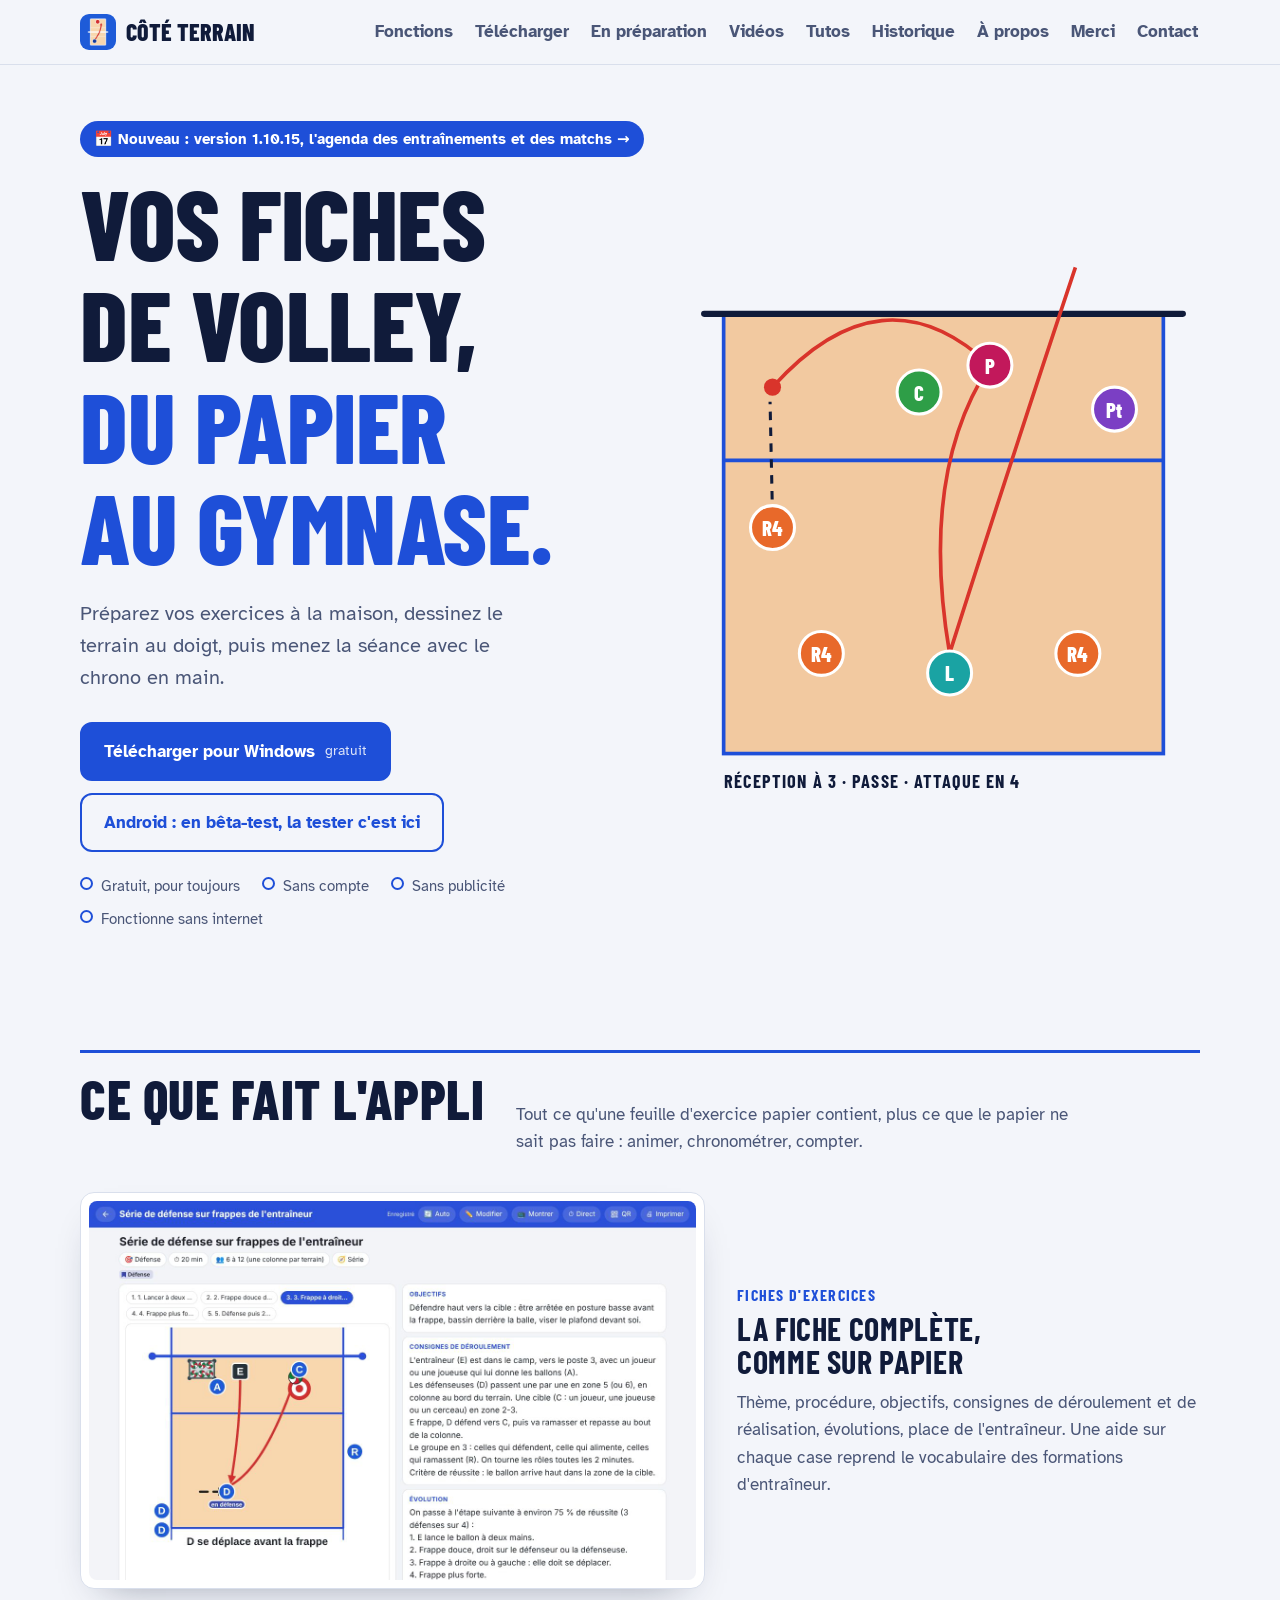
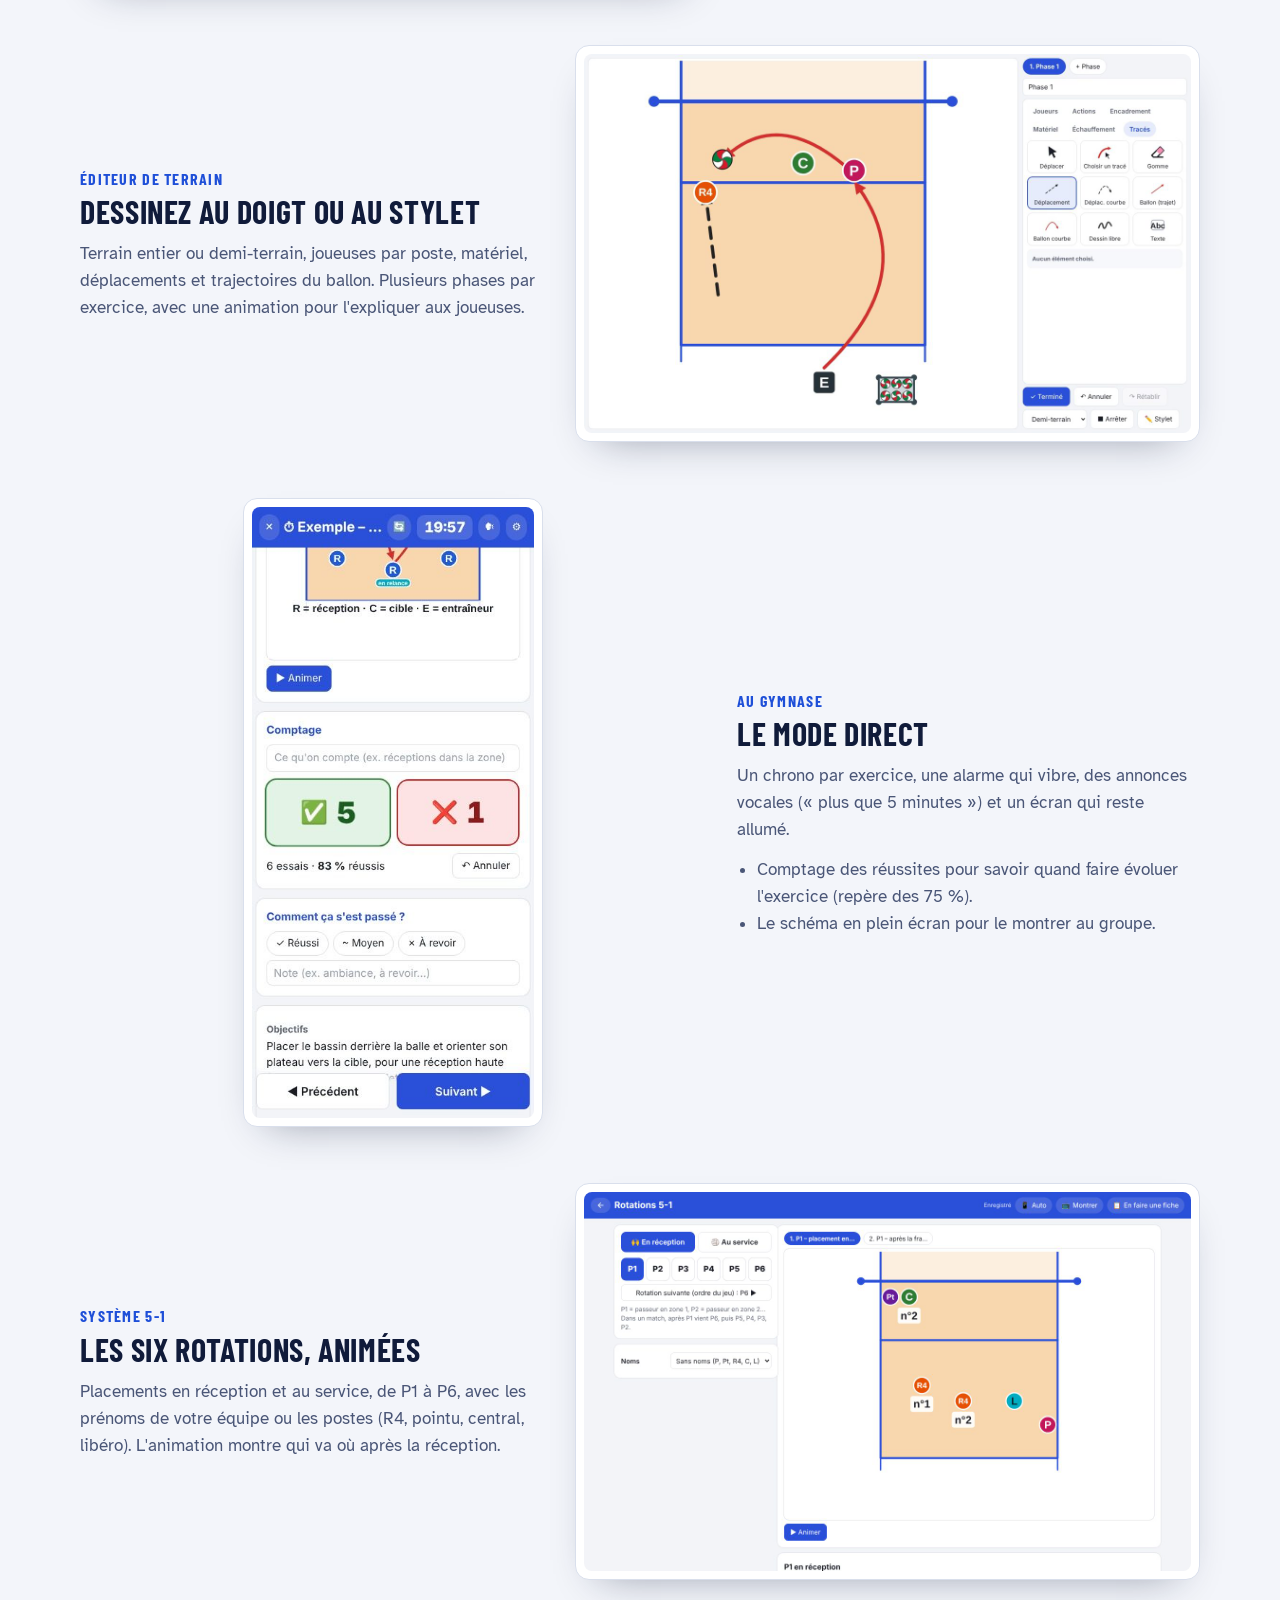
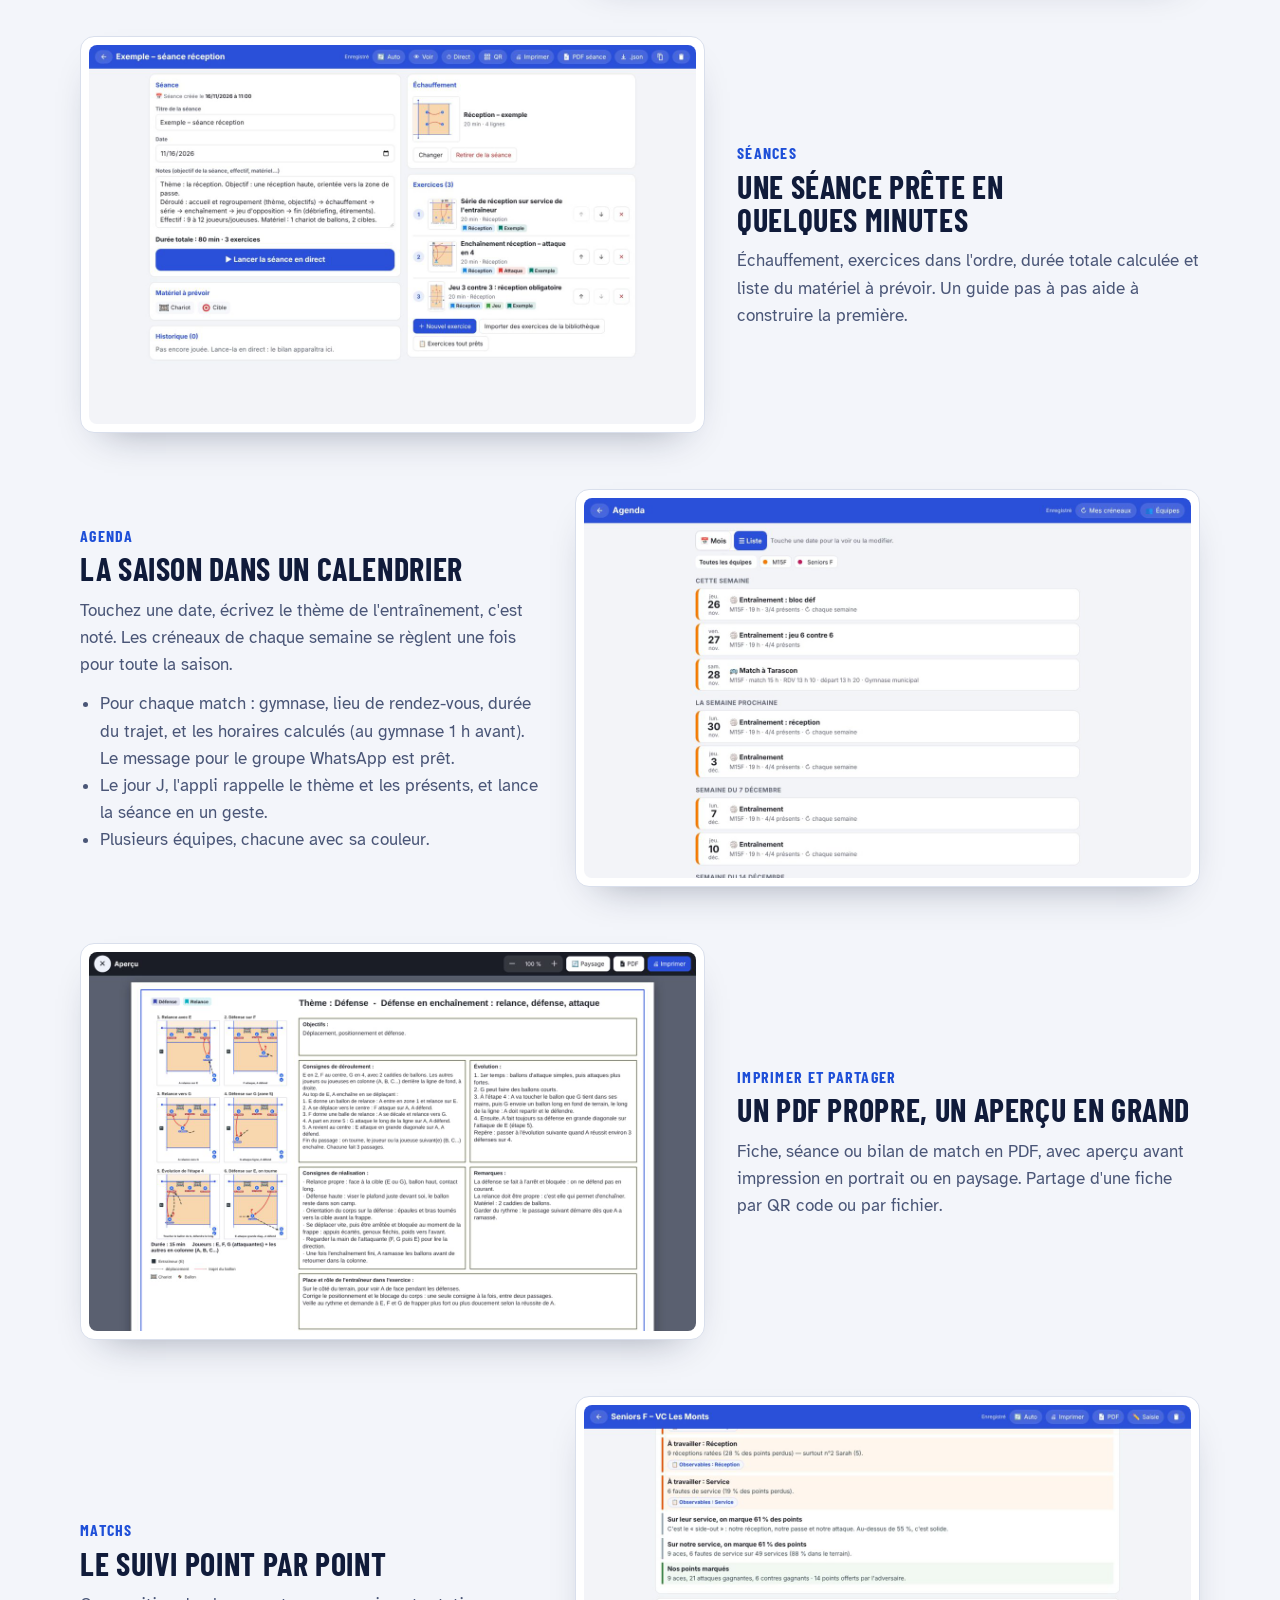
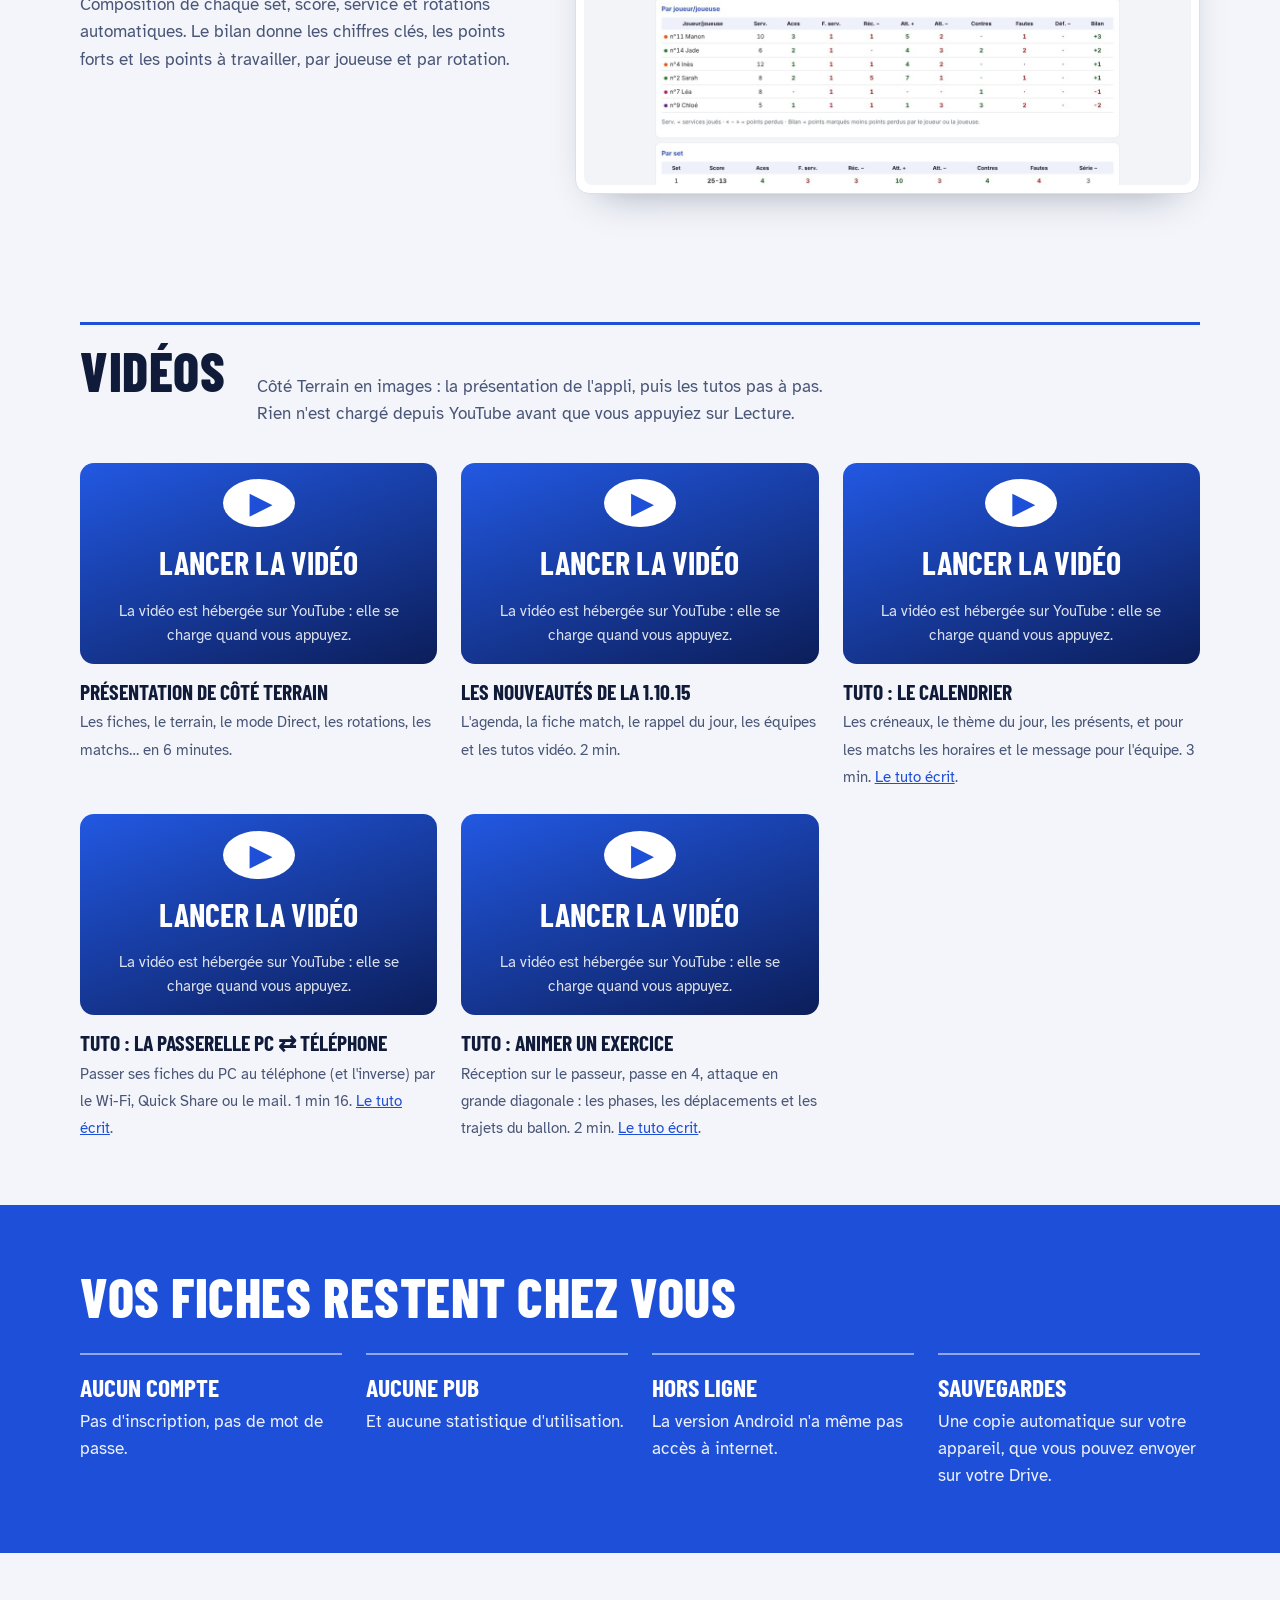
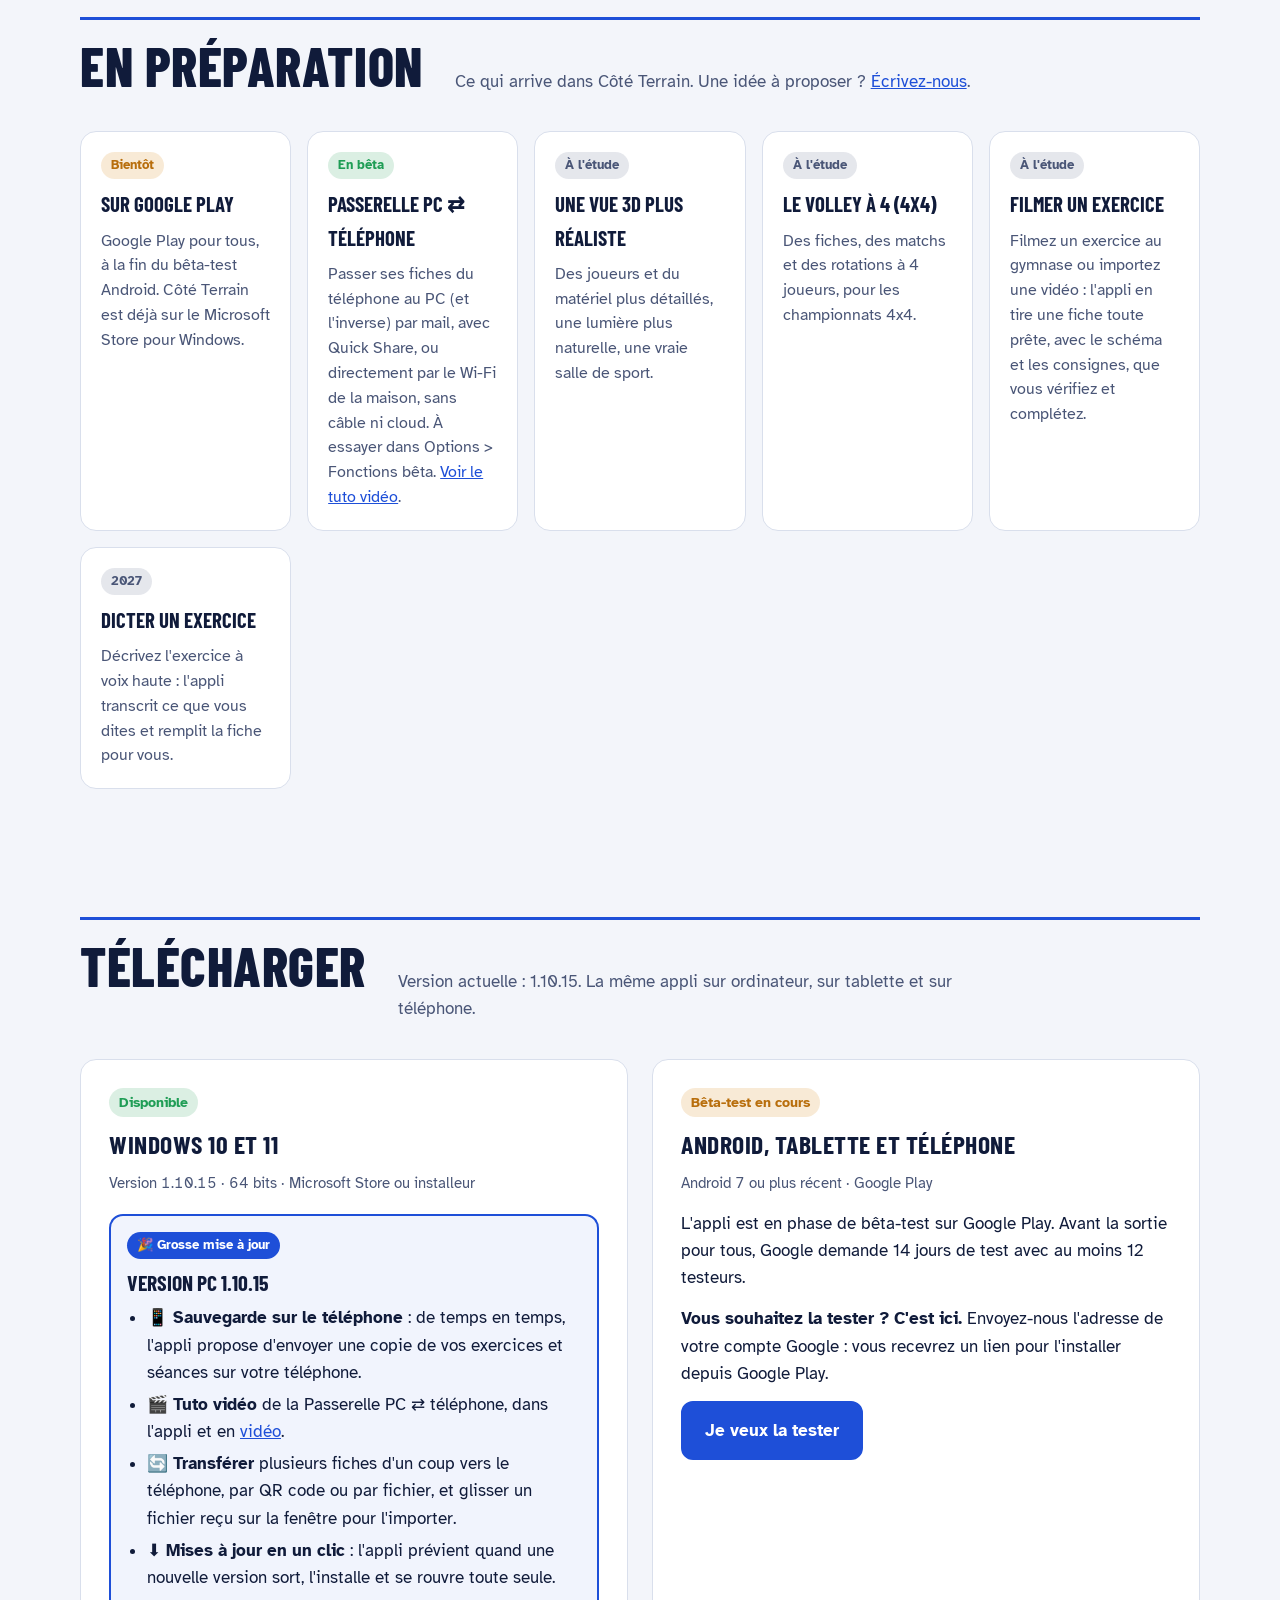
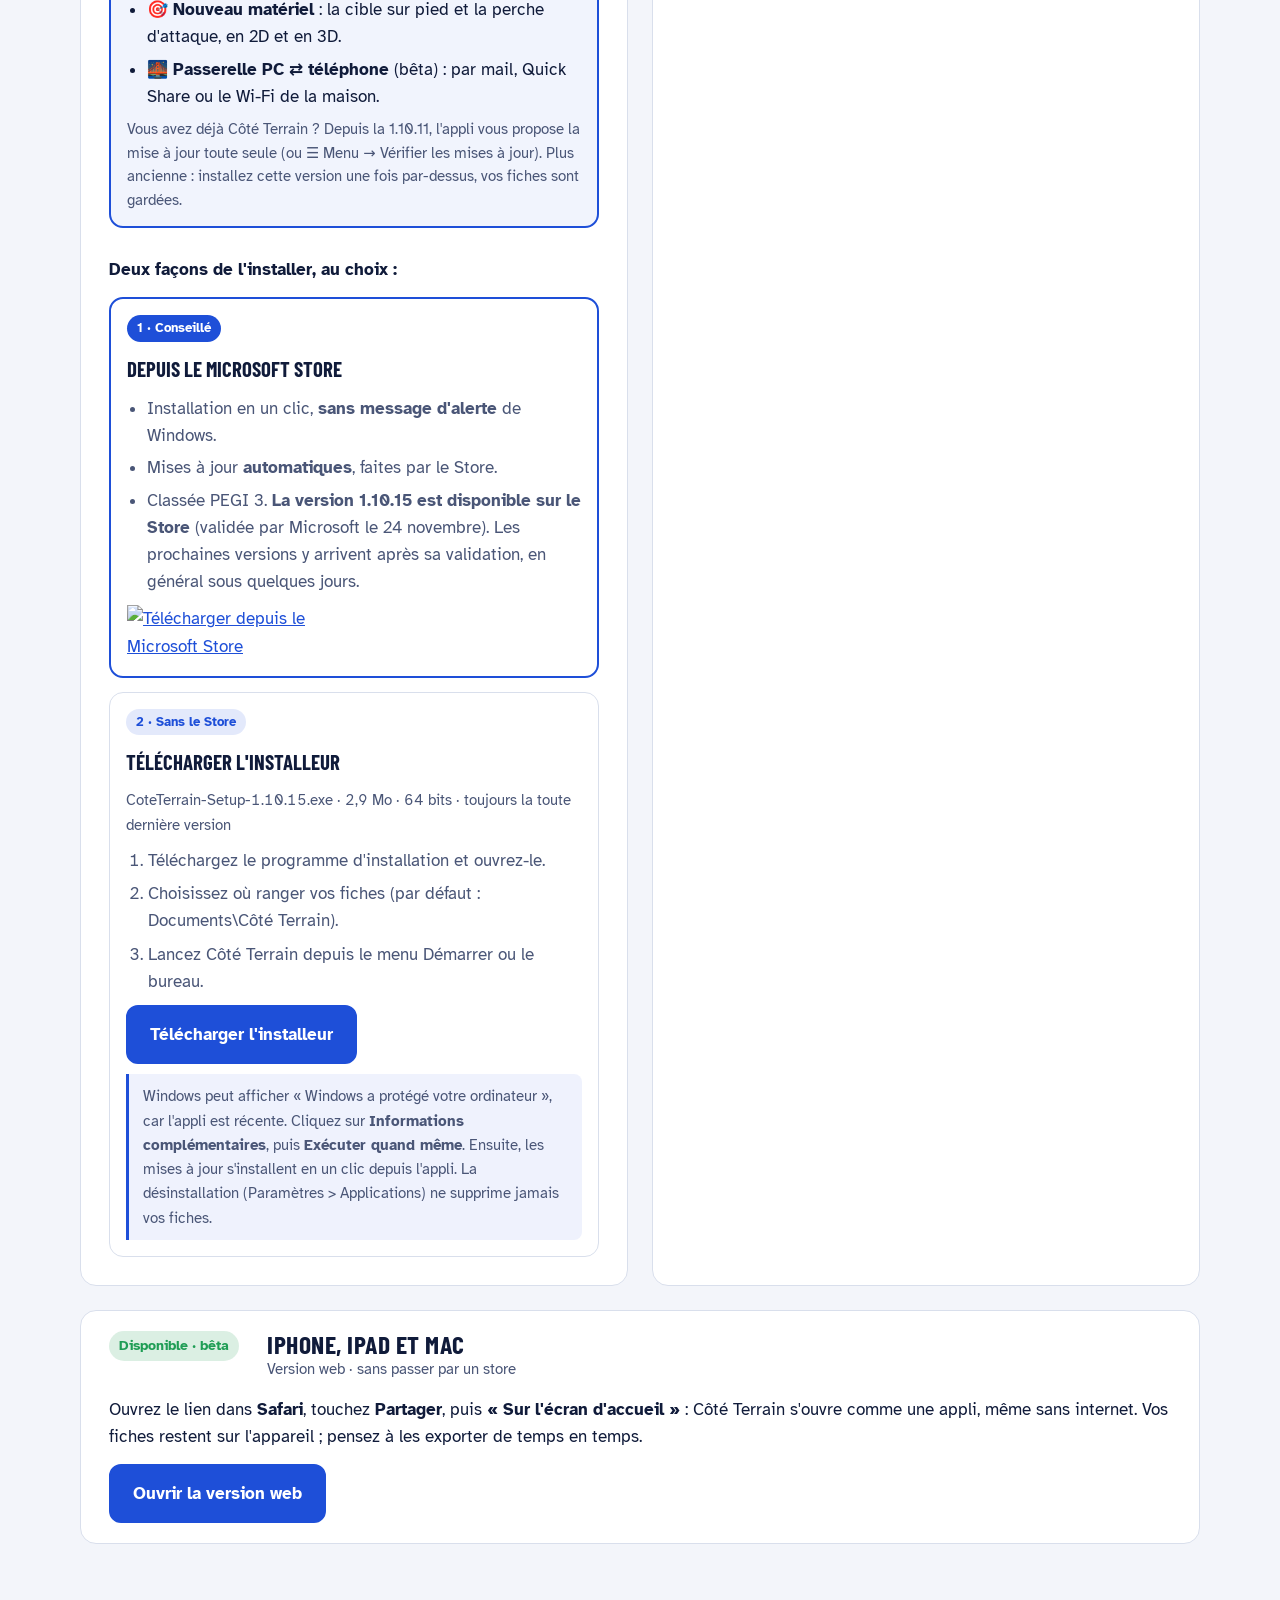
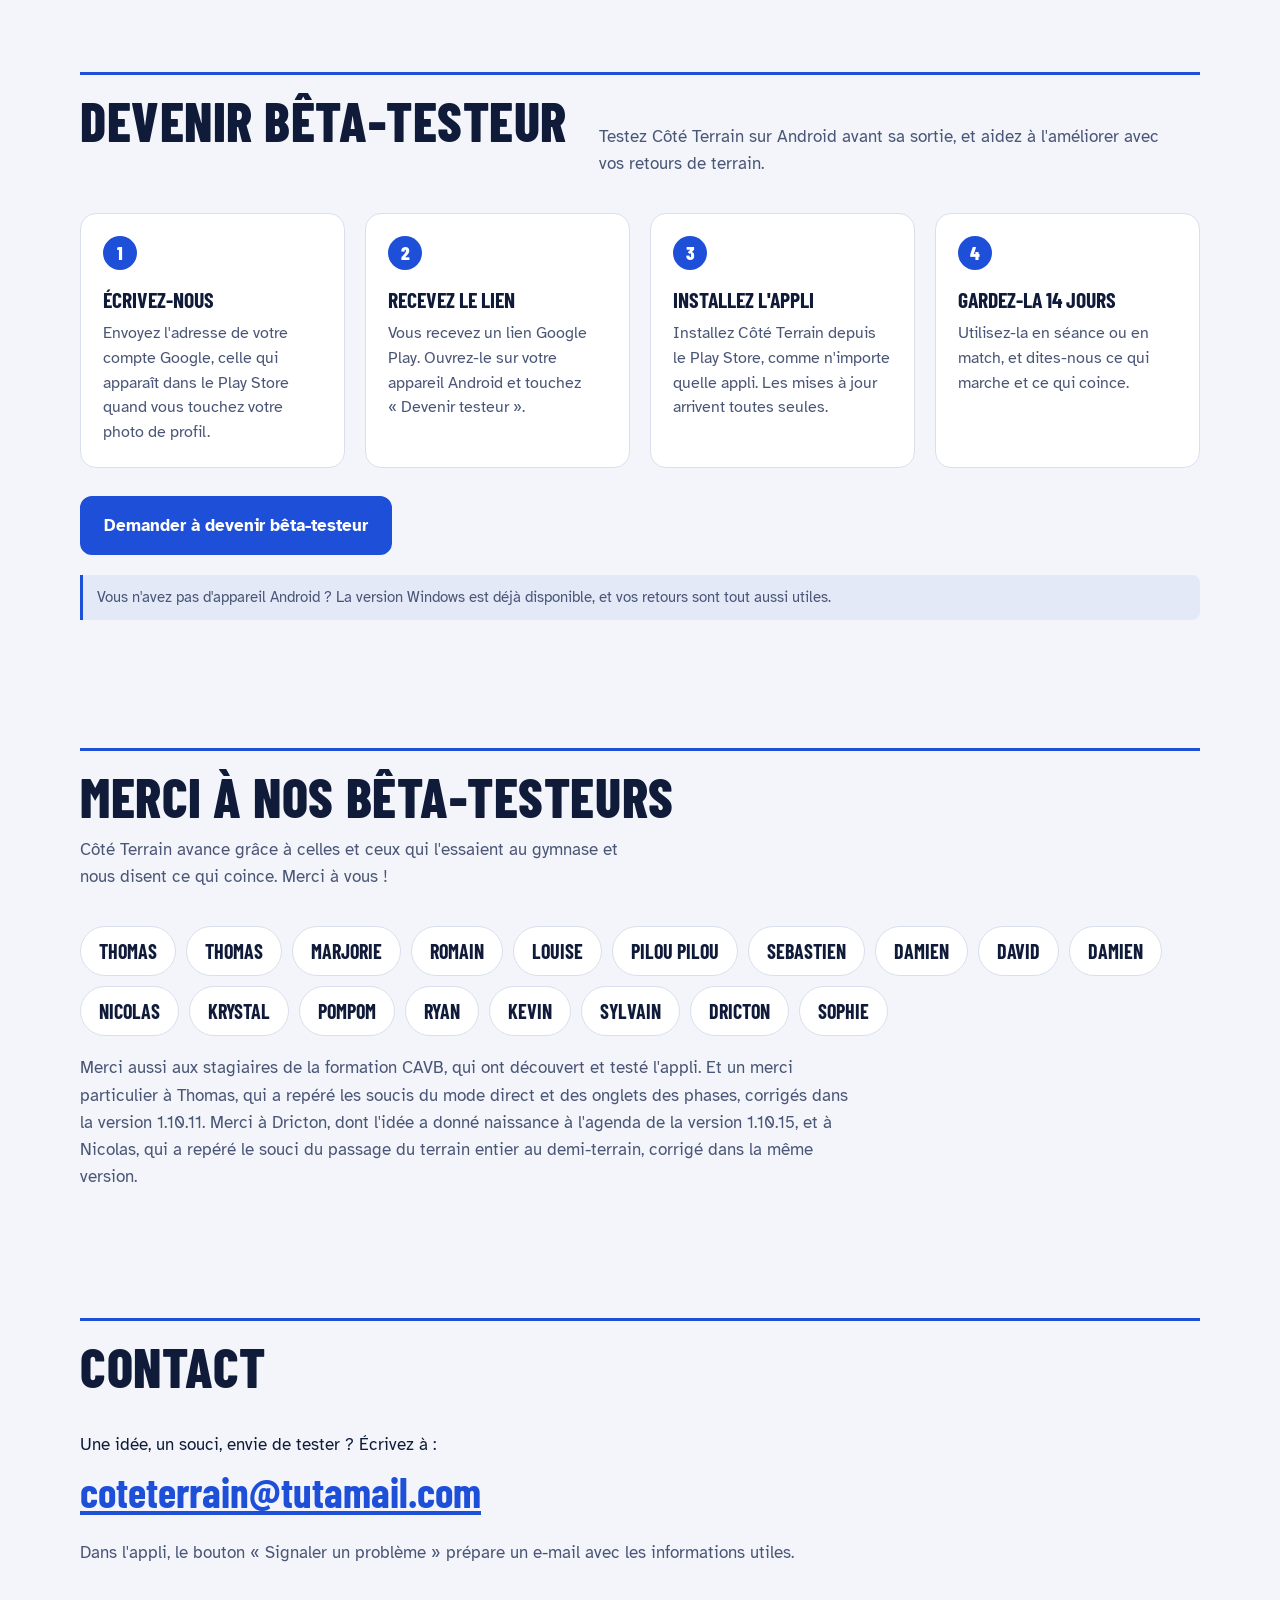
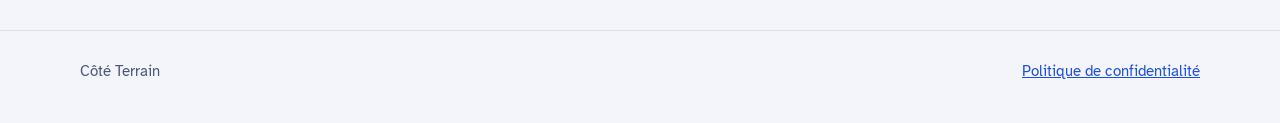
==== commit ffd4e74e: "Accueil : la 1.10.15 est sur le Microsoft Store Co-Authored-By: Claude Opus 5.5 <noreply@anthropic.c" ====
--- a/index.html
+++ b/index.html
@@ -299,7 +299,7 @@
             <ul>
               <li>Installation en un clic, <b>sans message d'alerte</b> de Windows.</li>
               <li>Mises à jour <b>automatiques</b>, faites par le Store.</li>
-              <li>Classée PEGI 3. La nouvelle version arrive sur le Store après la validation de Microsoft (quelques jours).</li>
+              <li>Classée PEGI 3. <b>La version 1.10.15 est disponible sur le Store</b> (validée par Microsoft le 24 novembre). Les prochaines versions y arrivent après sa validation, en général sous quelques jours.</li>
             </ul>
             <!-- Badge officiel fourni par Microsoft (apps.microsoft.com/badge), affiché tel quel et relié à la page de l'appli dans le Store -->
             <div class="badge-store">
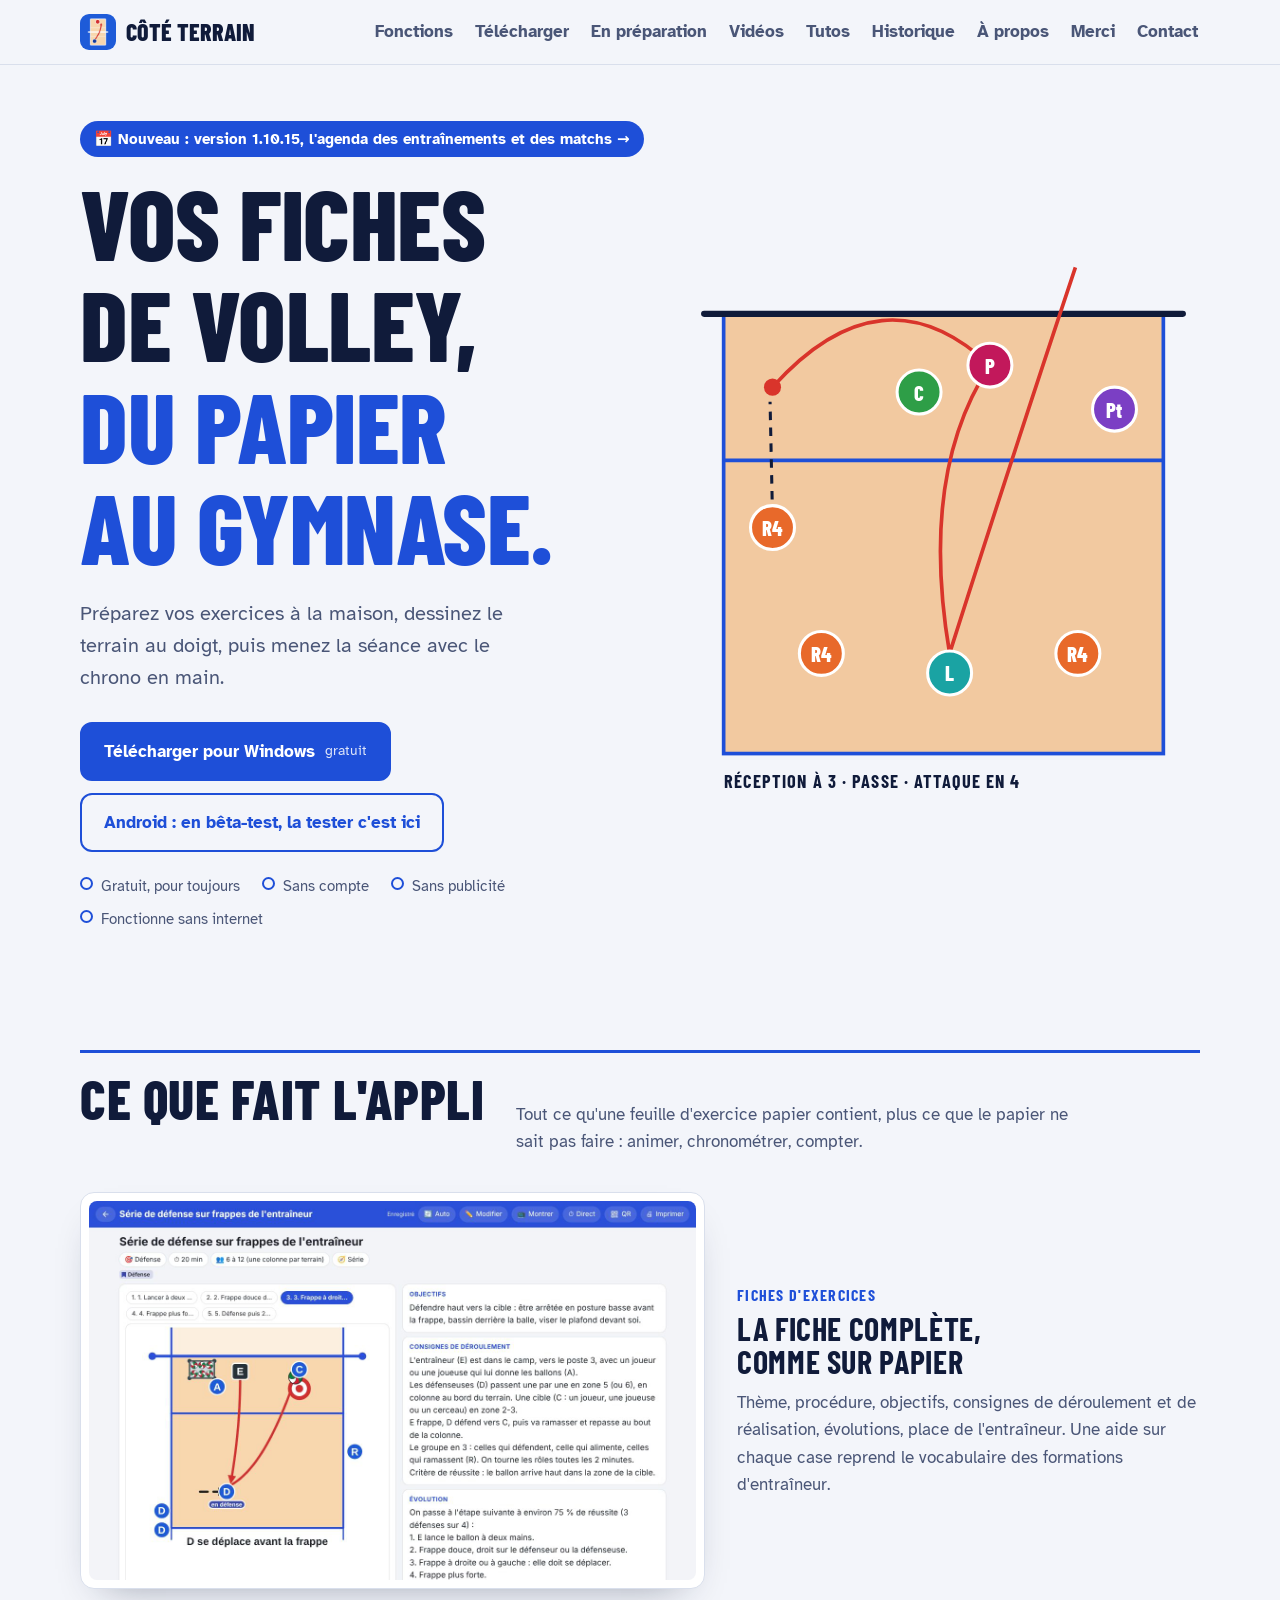
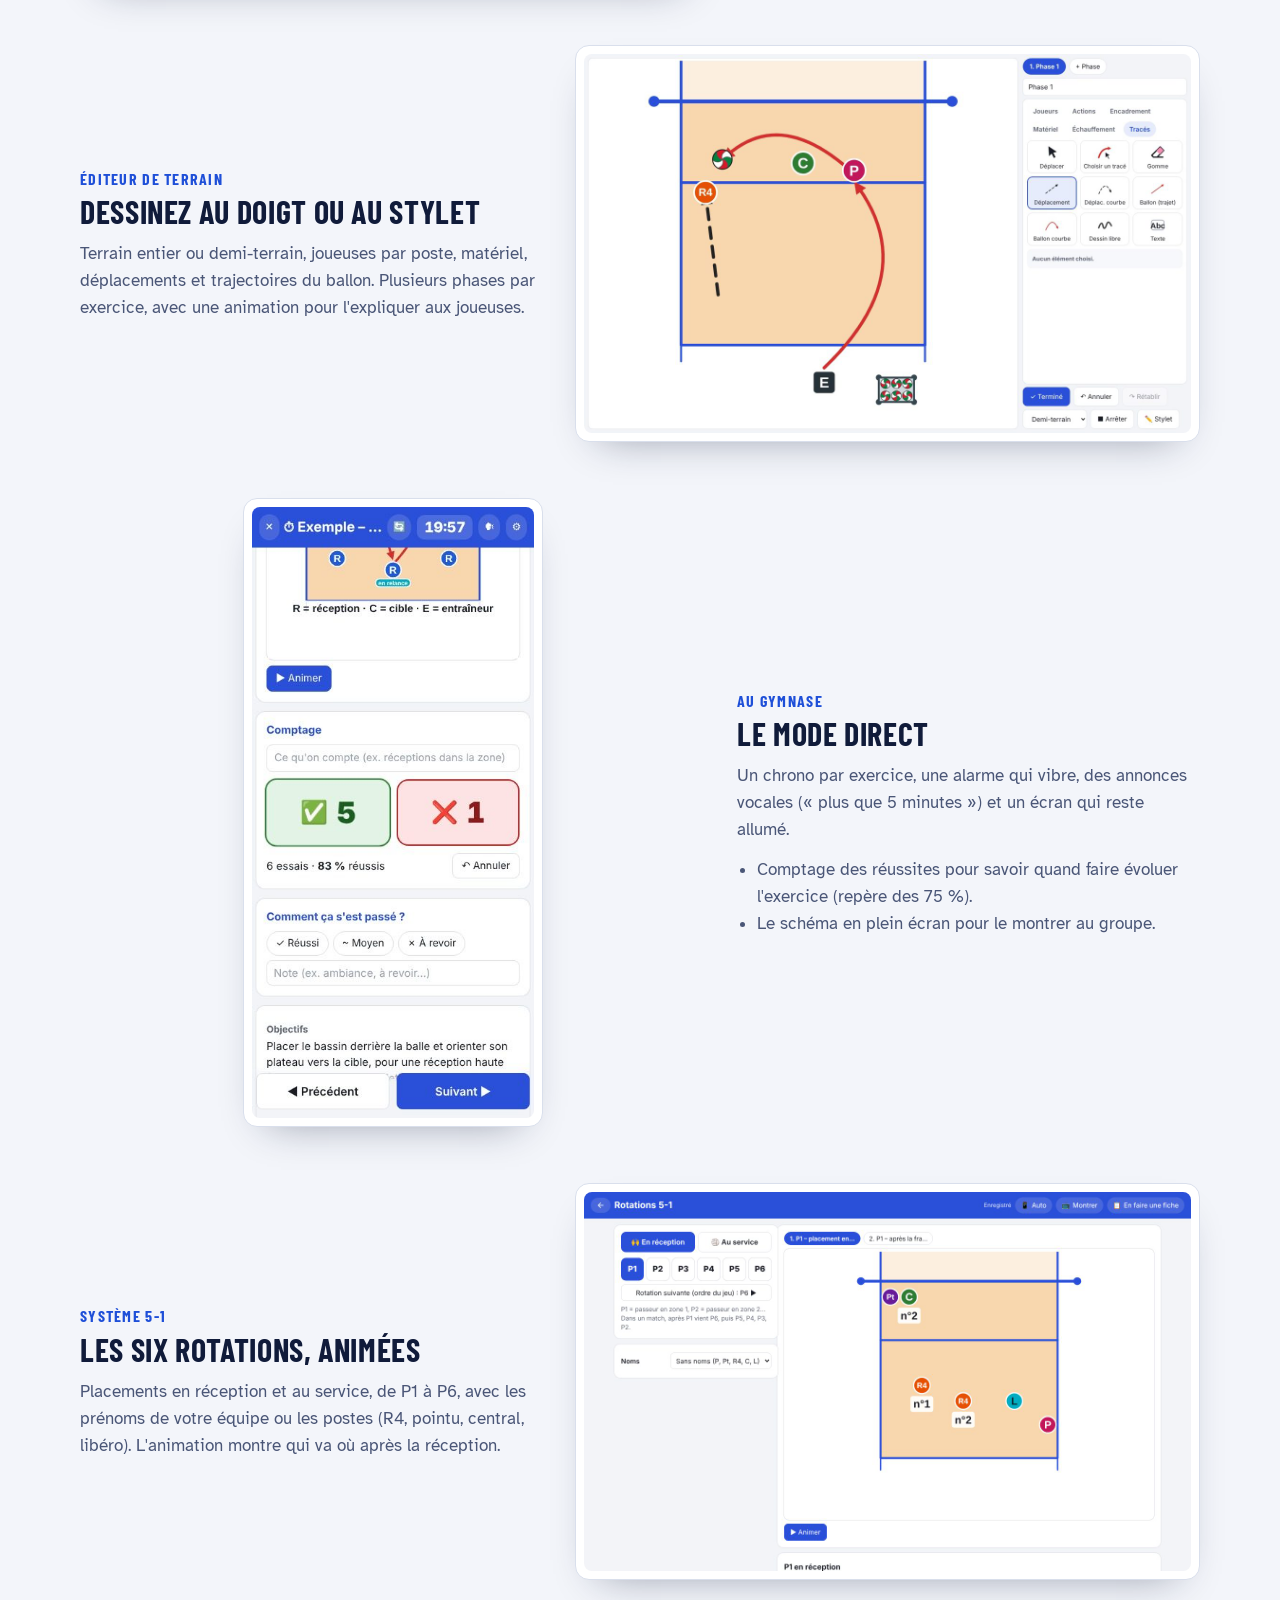
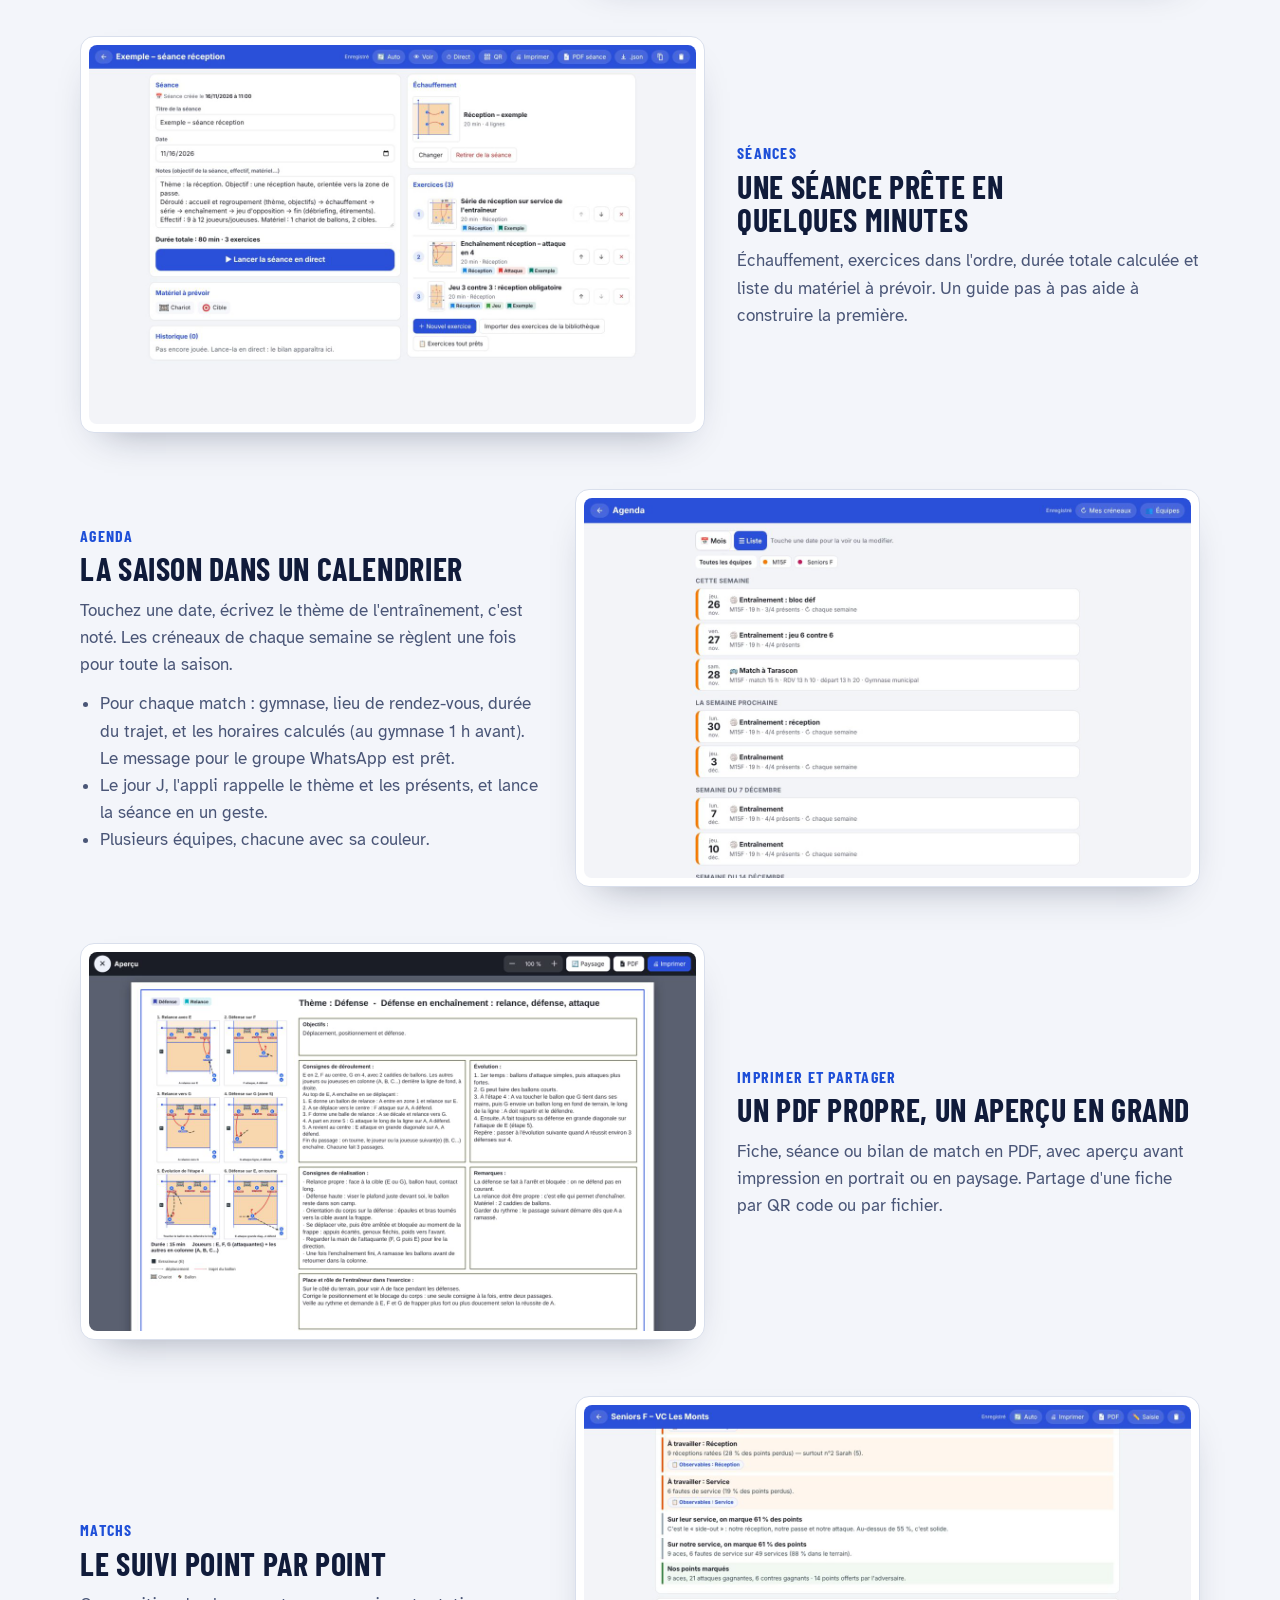
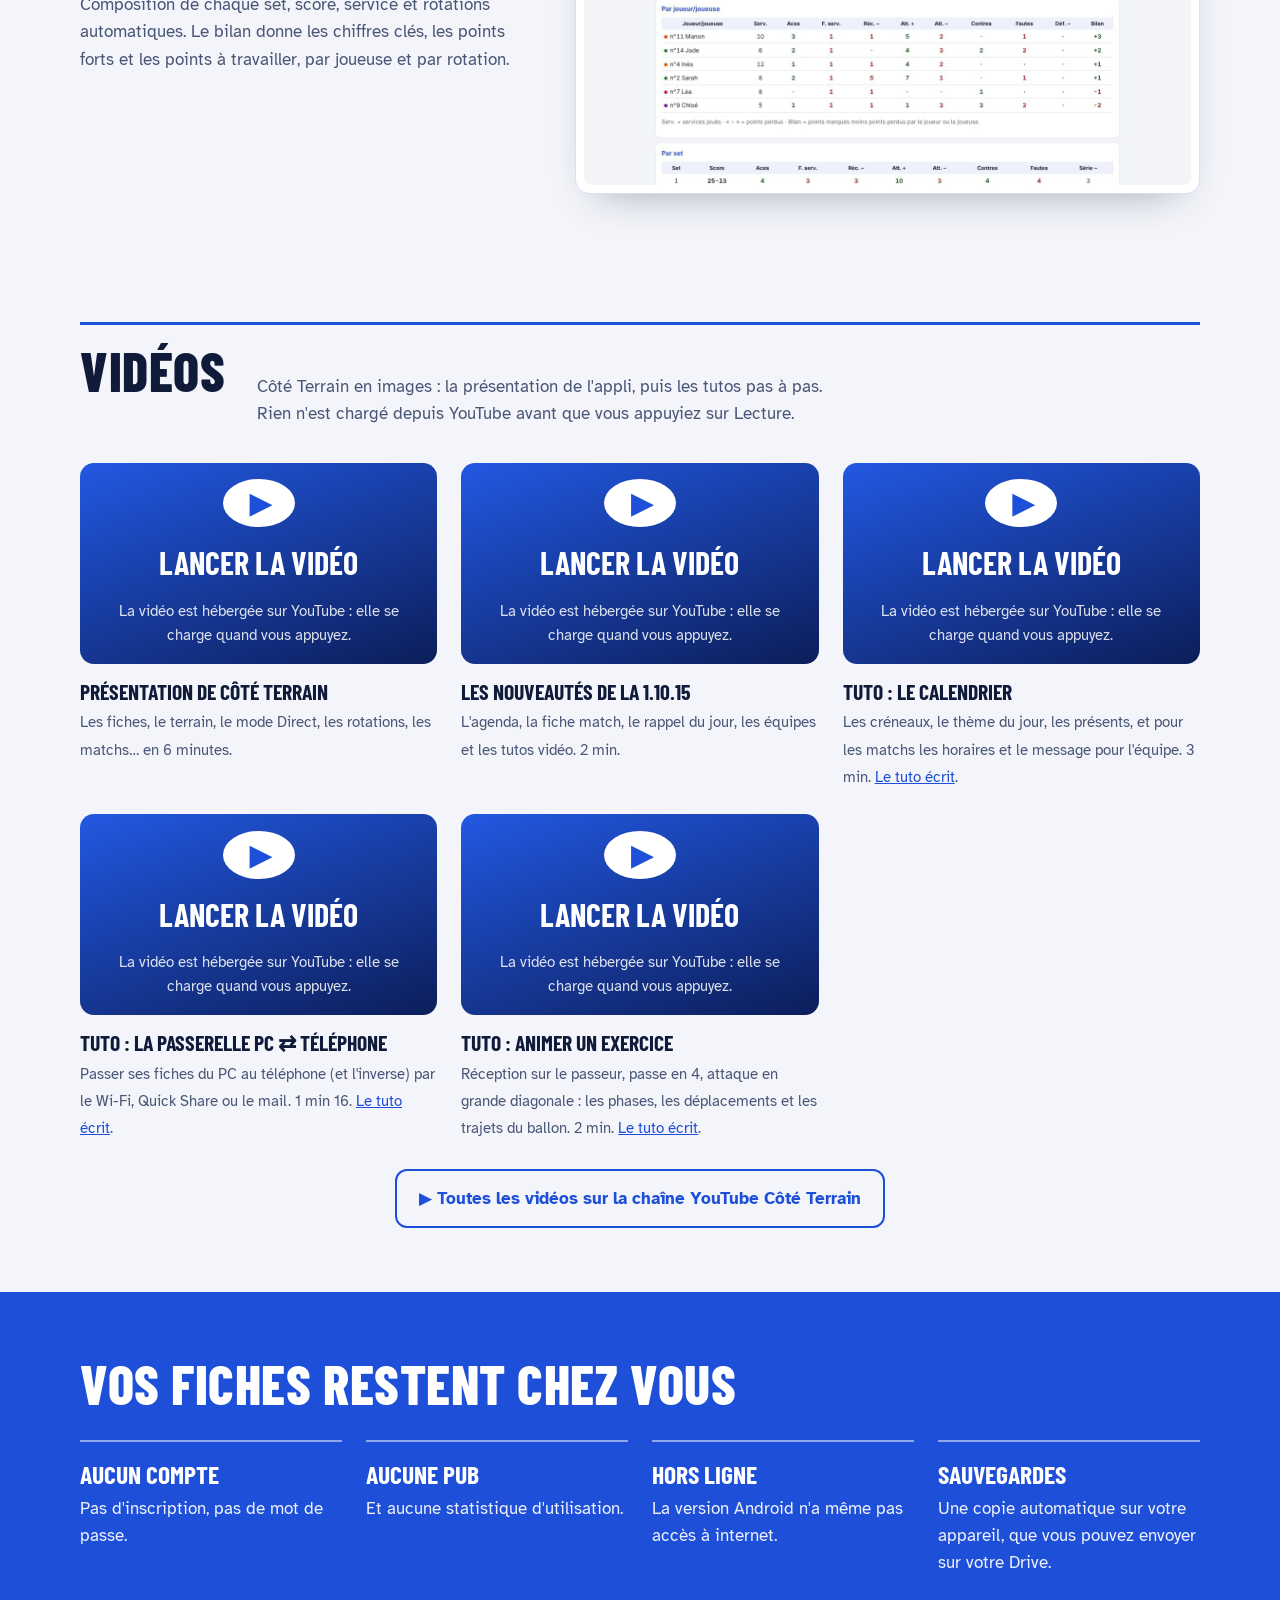
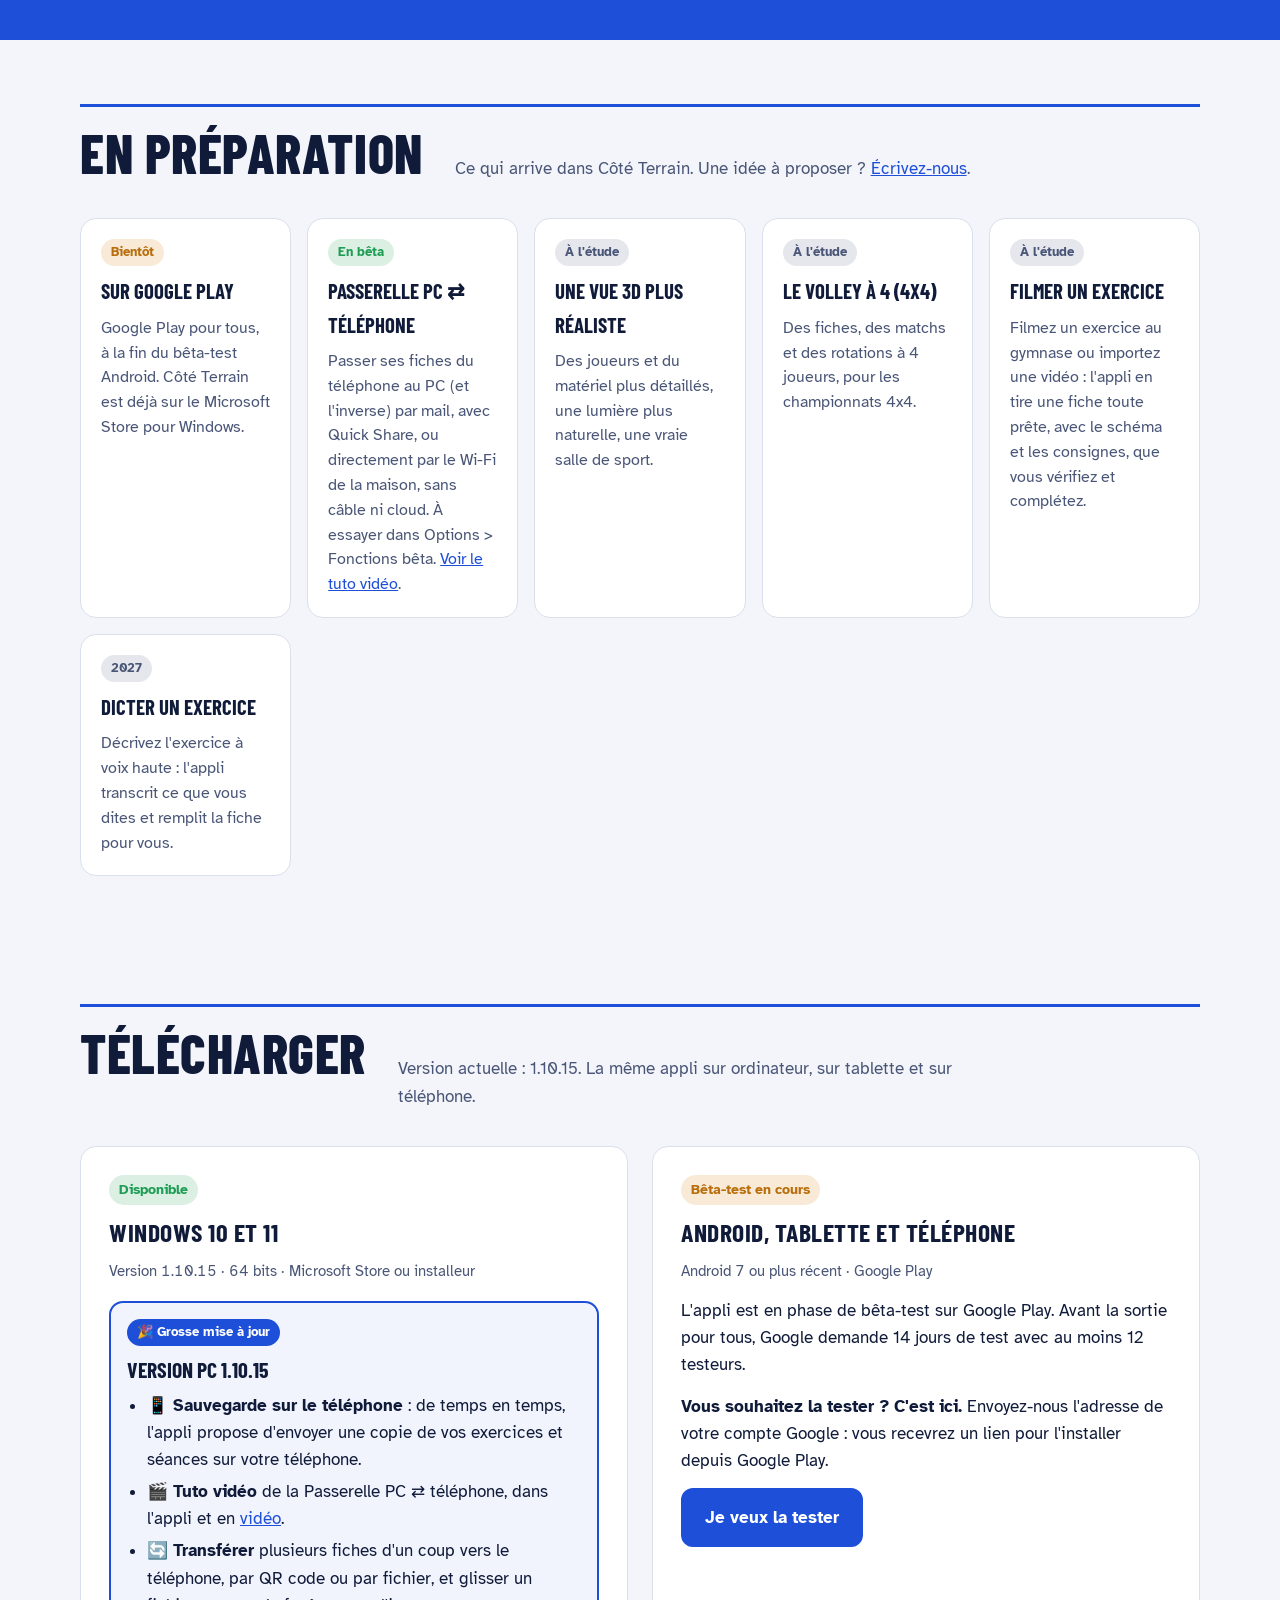
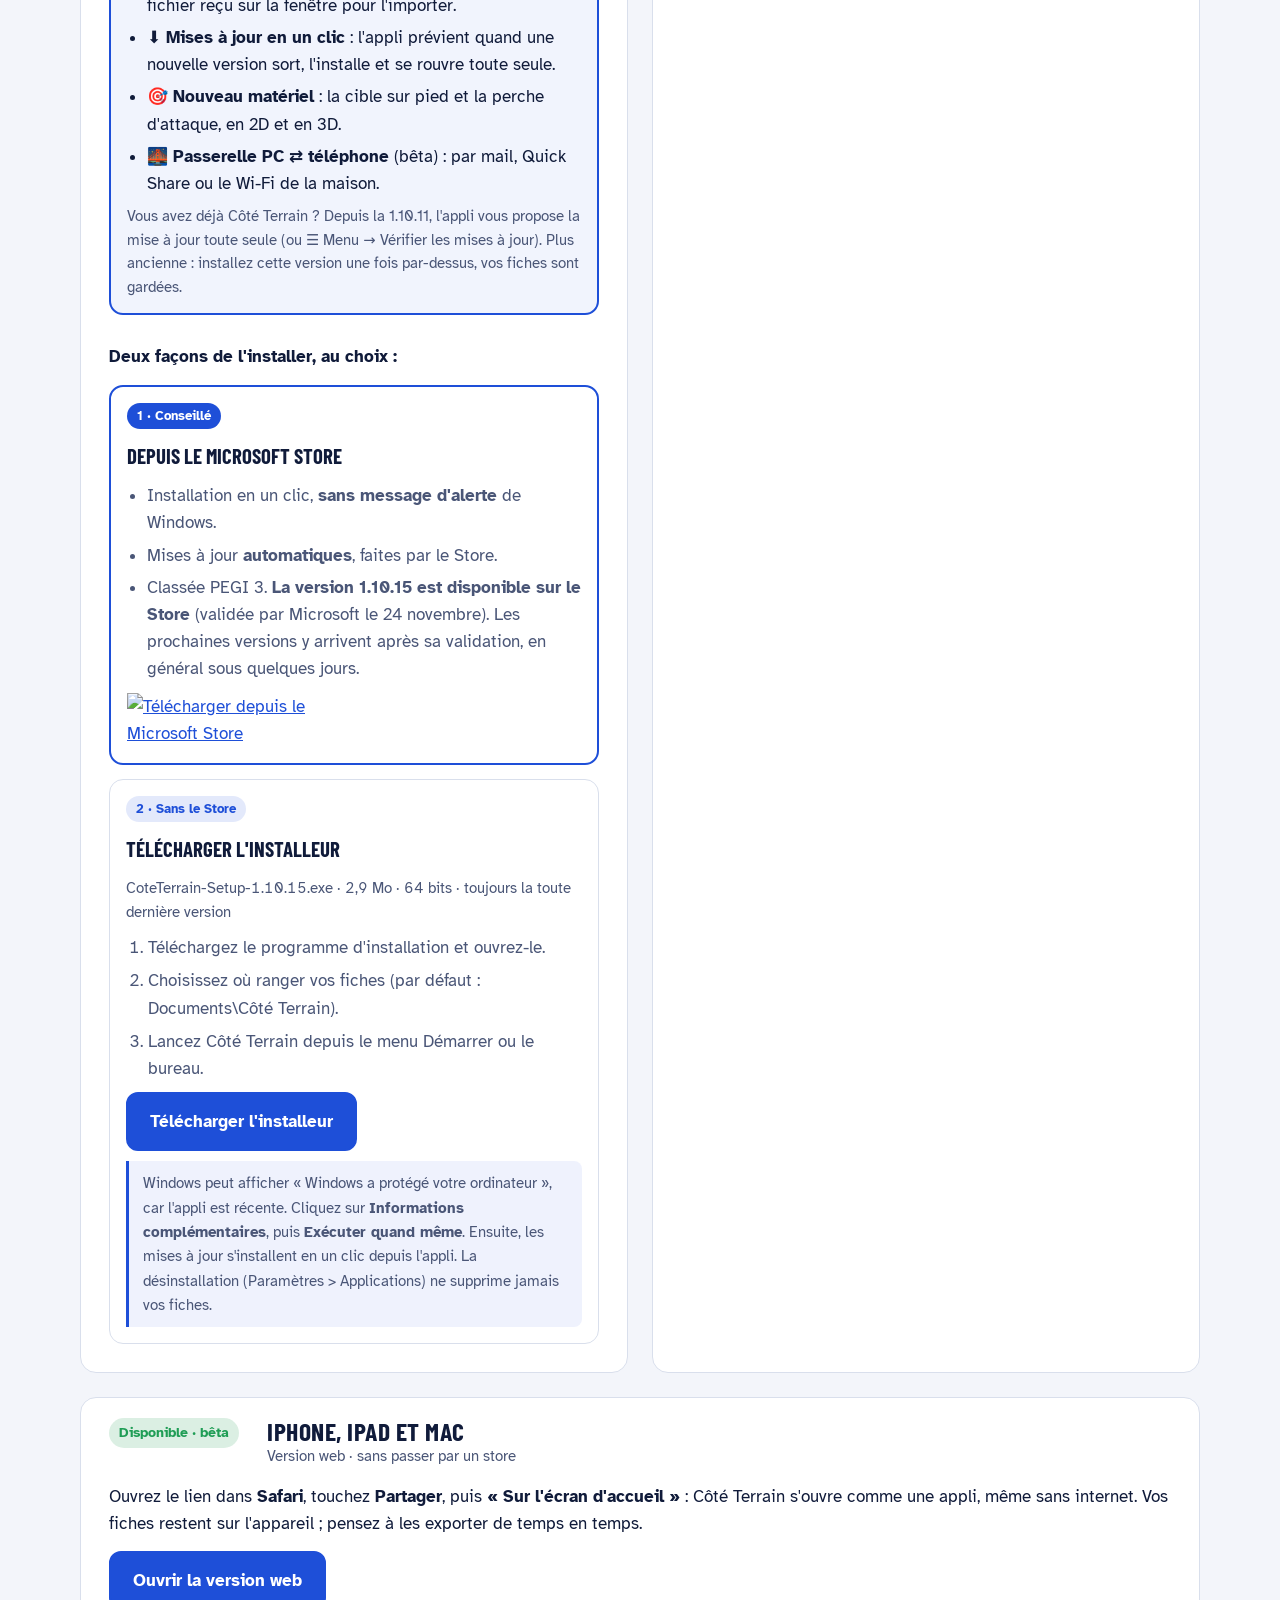
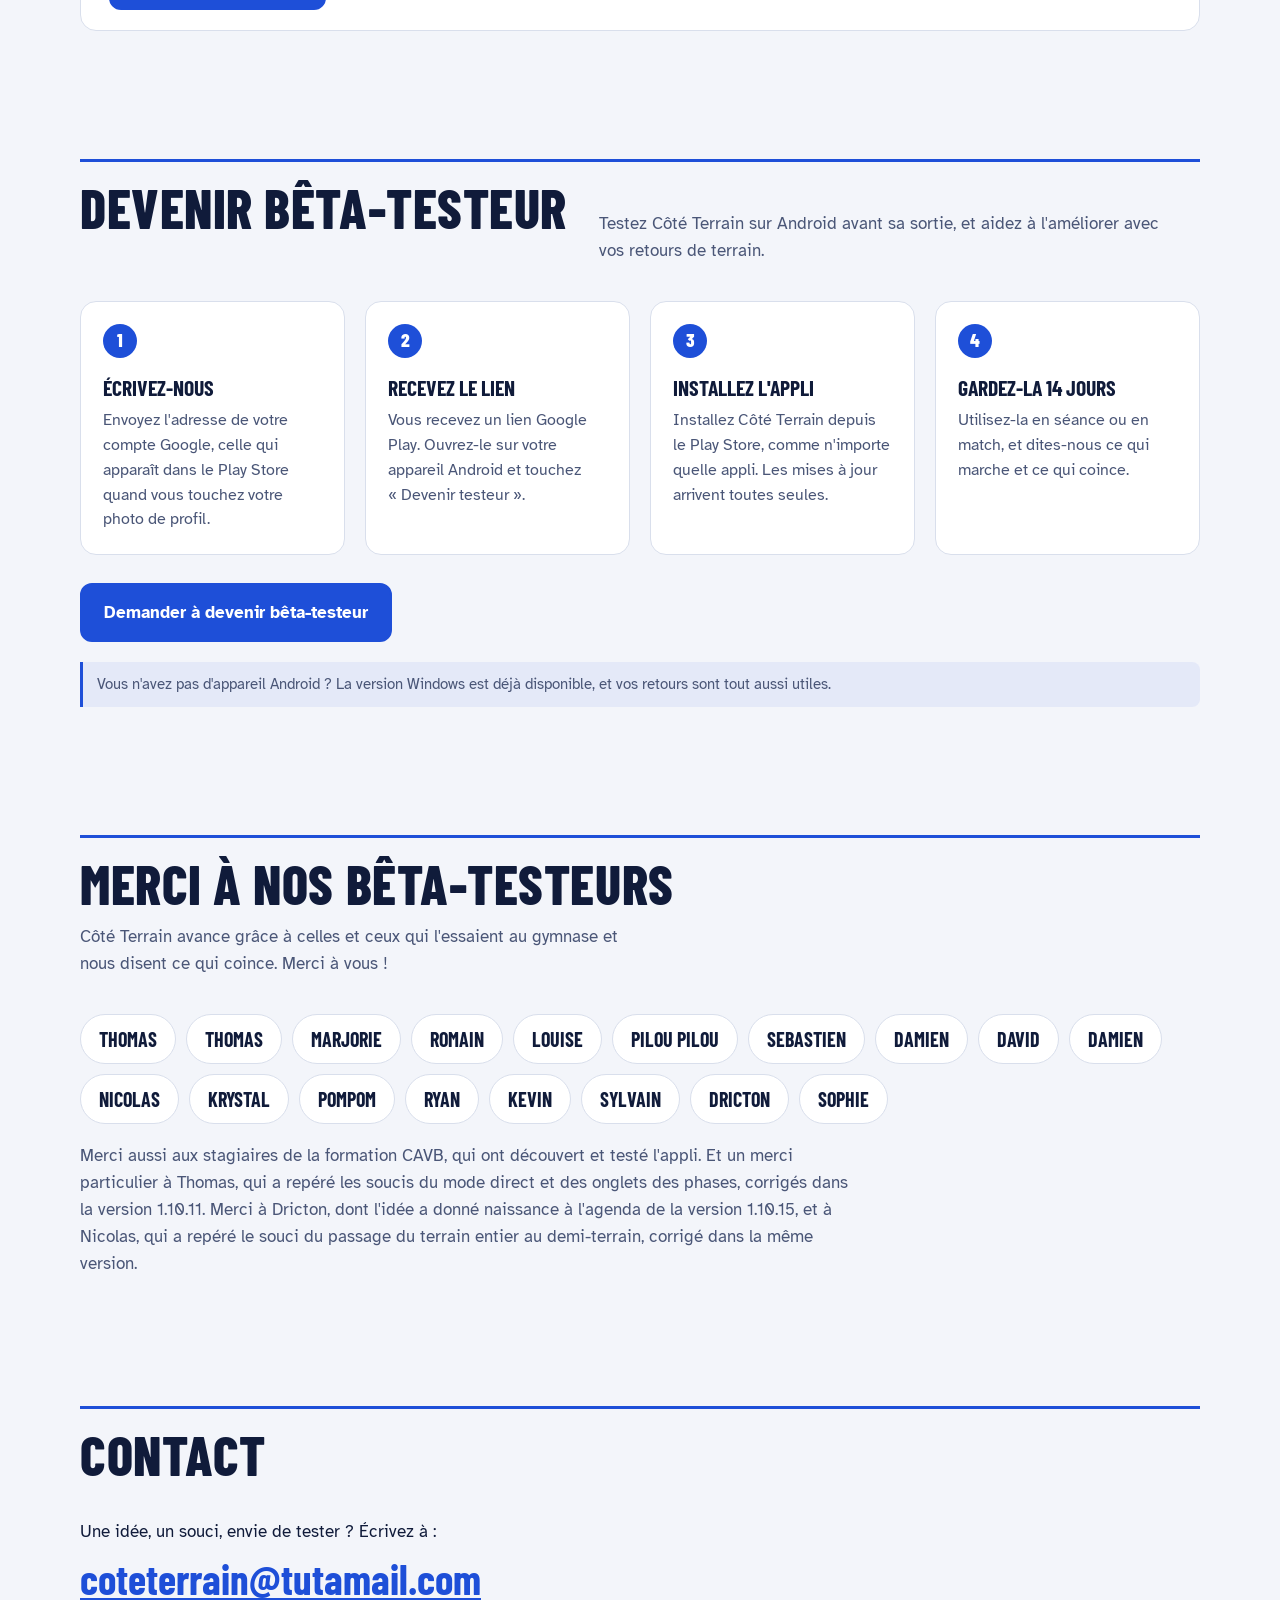
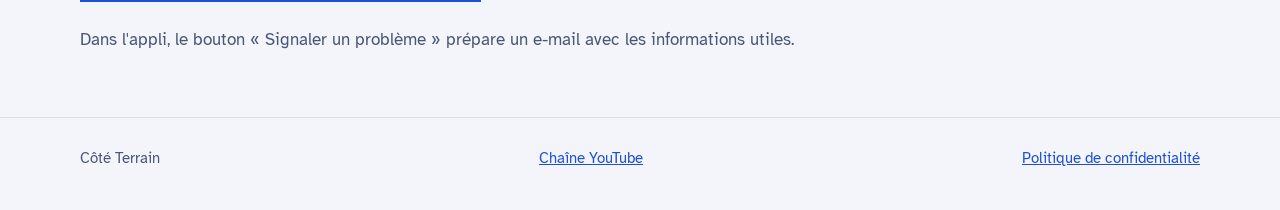
==== commit d7006b23: "Accueil : lien vers la chaîne YouTube Côté Terrain Co-Authored-By: Claude Opus 5.5 <noreply@anthropi" ====
--- a/index.html
+++ b/index.html
@@ -7,7 +7,7 @@
   <title>Côté Terrain</title>
   <meta name="description" content="Côté Terrain : l'appli gratuite des entraîneurs de volley. Fiches d'exercices, séances, mode direct au gymnase, rotations 5-1 et suivi de match. Sans compte, sans publicité.">
   <link rel="icon" href="img/favicon.png">
-  <link rel="stylesheet" href="style.css?v=20261122a">
+  <link rel="stylesheet" href="style.css?v=20261124a">
 </head>
 <body>
 
@@ -206,6 +206,9 @@
         </div>
         <figcaption><strong>Tuto : animer un exercice</strong><span>Réception sur le passeur, passe en 4, attaque en grande diagonale : les phases, les déplacements et les trajets du ballon. 2 min. <a href="tutos.html#animer">Le tuto écrit</a>.</span></figcaption>
       </figure>
+    </div>
+    <div class="boutons voir-chaine">
+      <a class="bouton vide" href="https://www.youtube.com/@coteterrain-volley">▶ Toutes les vidéos sur la chaîne YouTube Côté Terrain</a>
     </div>
   </div>
 </section>
@@ -415,6 +418,7 @@
 <footer>
   <div class="large">
     <span>Côté Terrain</span>
+    <a href="https://www.youtube.com/@coteterrain-volley">Chaîne YouTube</a>
     <a href="confidentialite.html">Politique de confidentialité</a>
   </div>
 </footer>
--- a/style.css
+++ b/style.css
@@ -292,3 +292,4 @@
 .choix ul { margin: 0; padding-left: 20px; color: var(--doux); } .choix li + li { margin-top: 5px; }
 .choix-tag { align-self: flex-start; font-size: .8rem; font-weight: 700; padding: 3px 10px; border-radius: 99px; background: var(--bleu); color: #fff; }
 .choix:not(.conseille) .choix-tag { background: color-mix(in srgb, var(--bleu) 12%, transparent); color: var(--bleu); }
+.voir-chaine { justify-content: center; margin-top: 28px; }
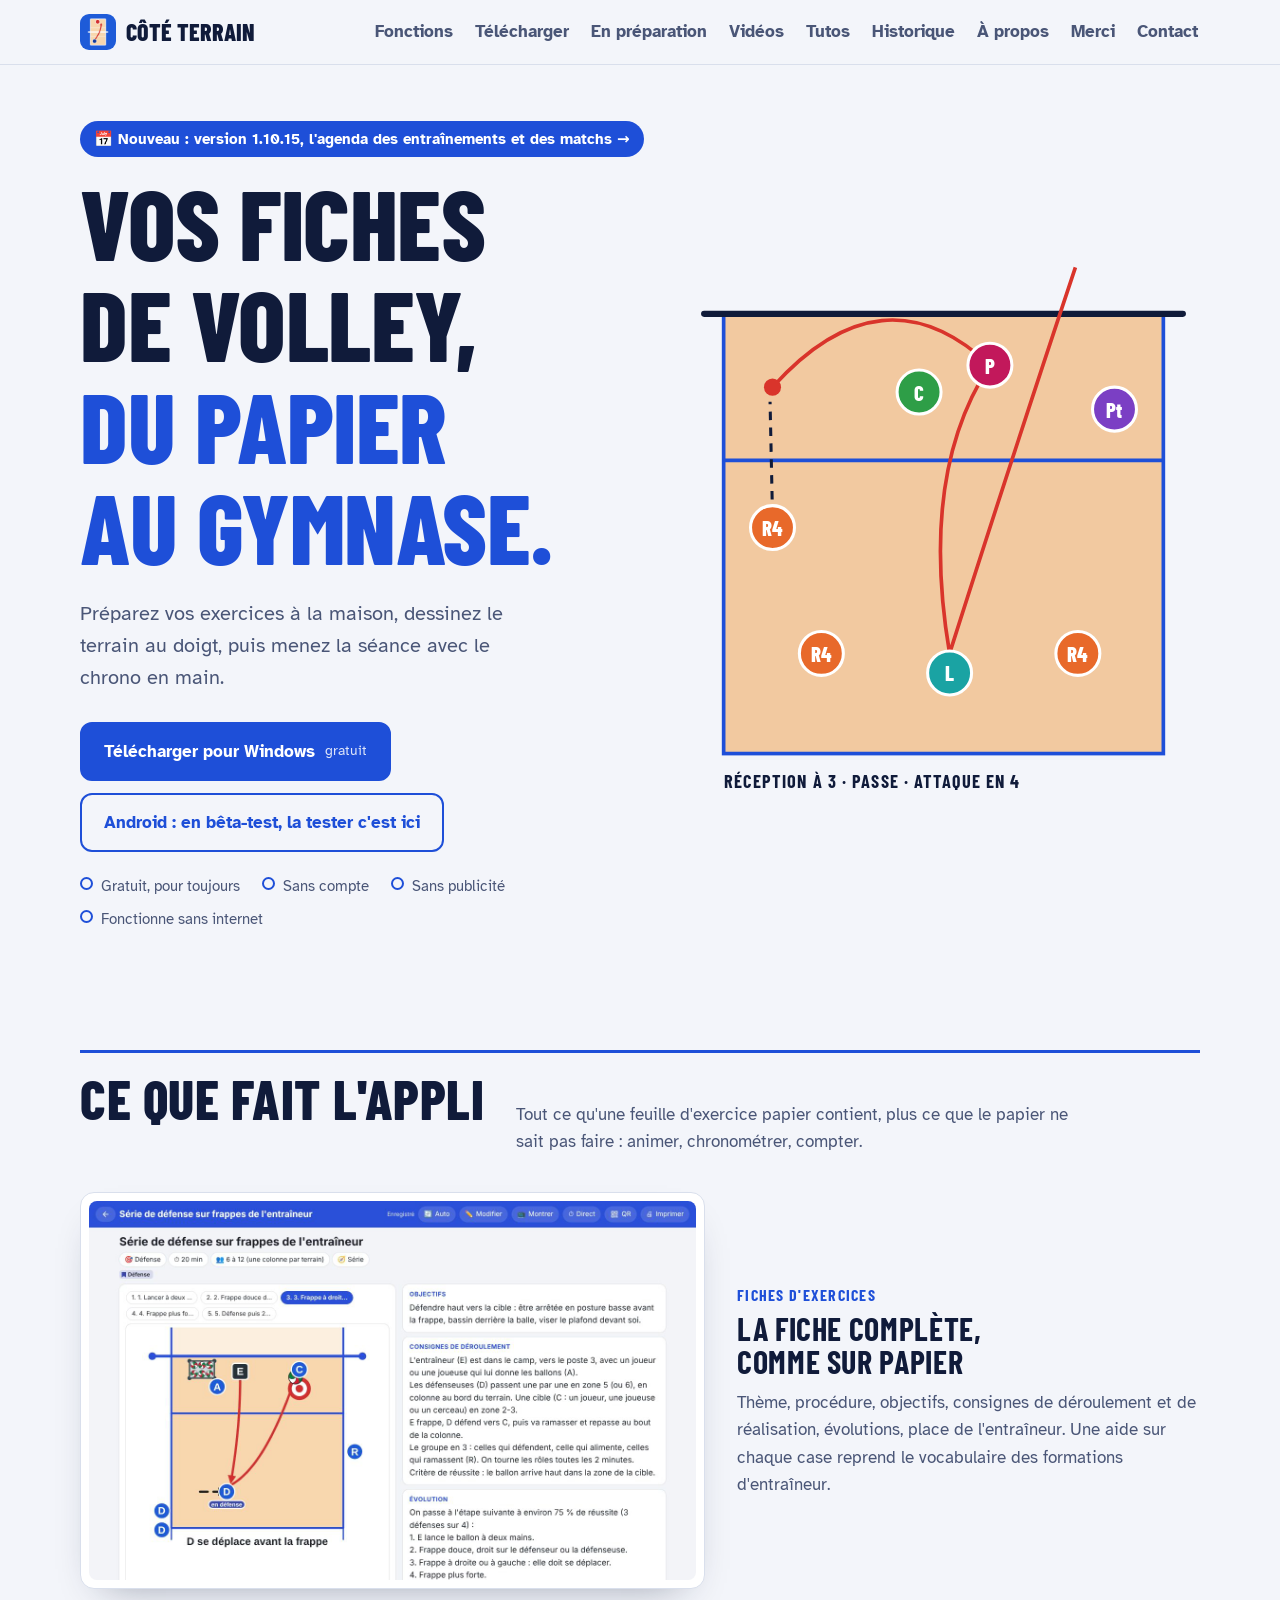
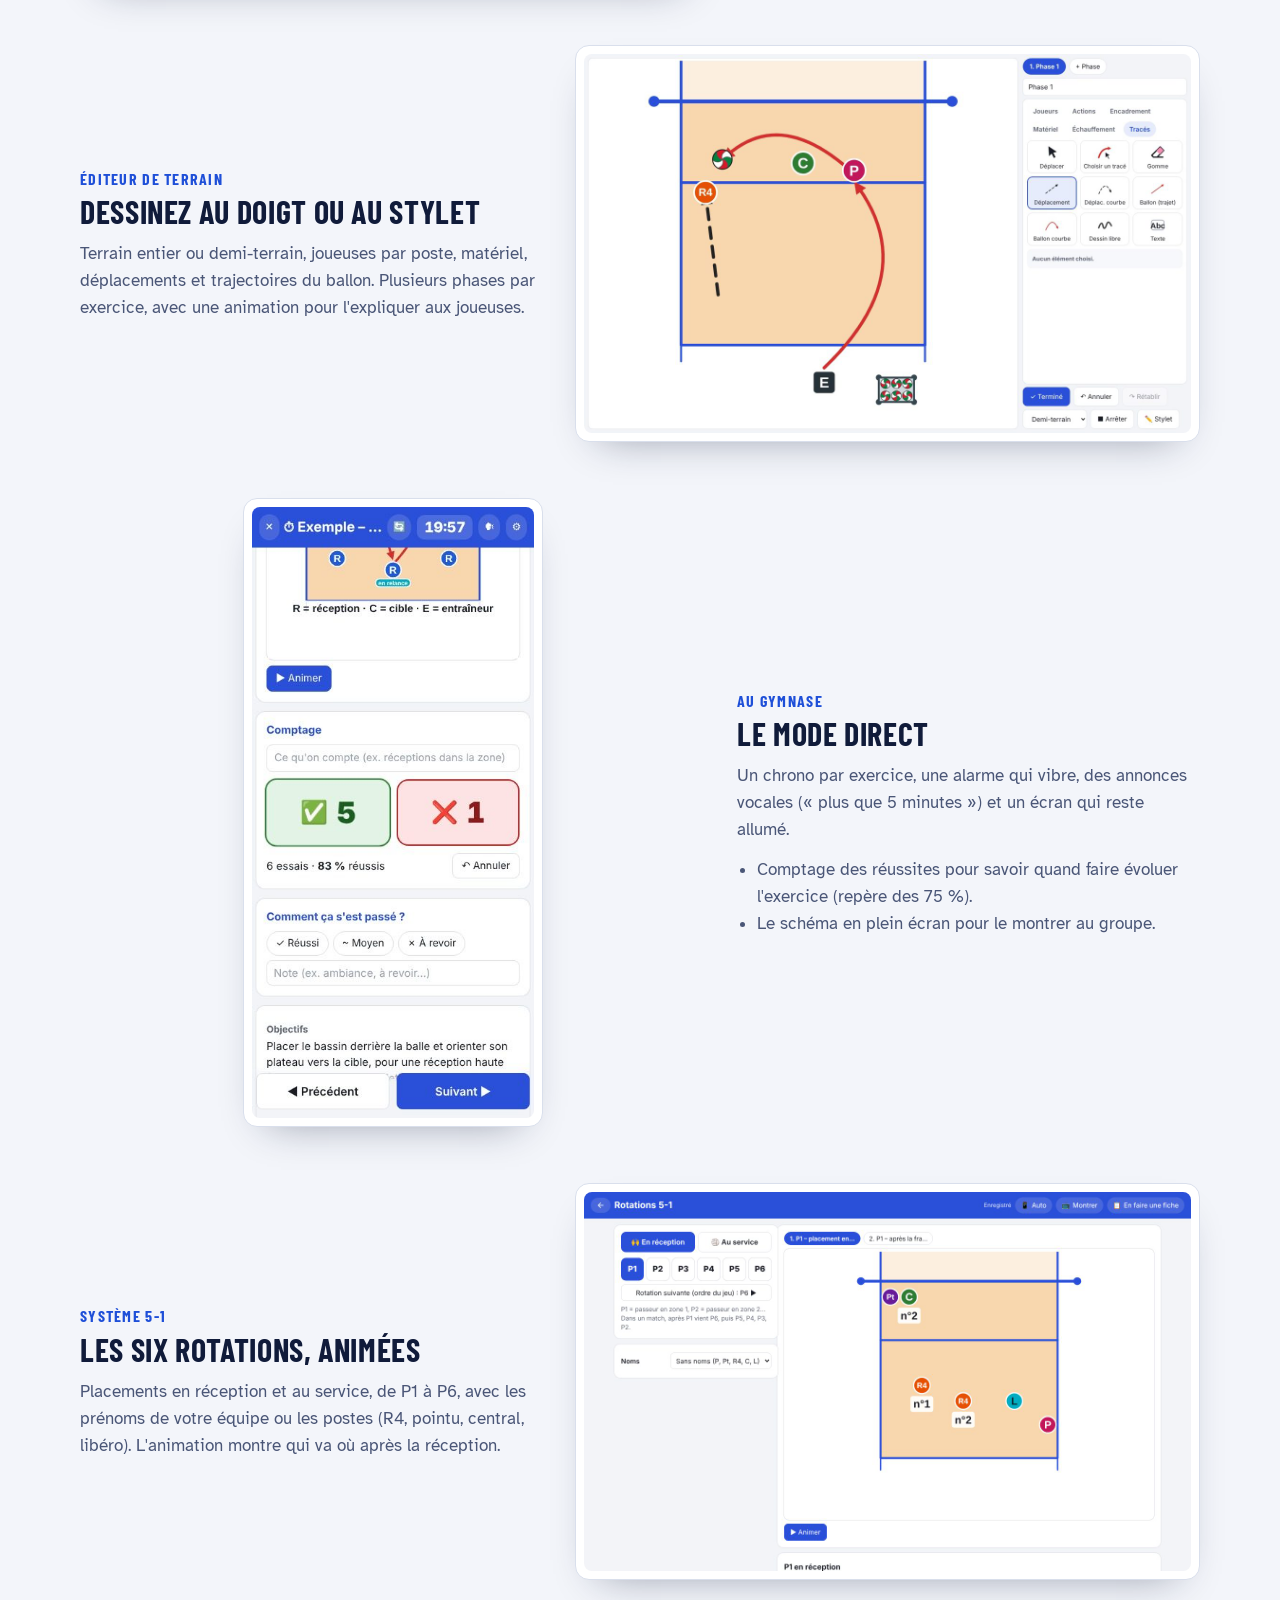
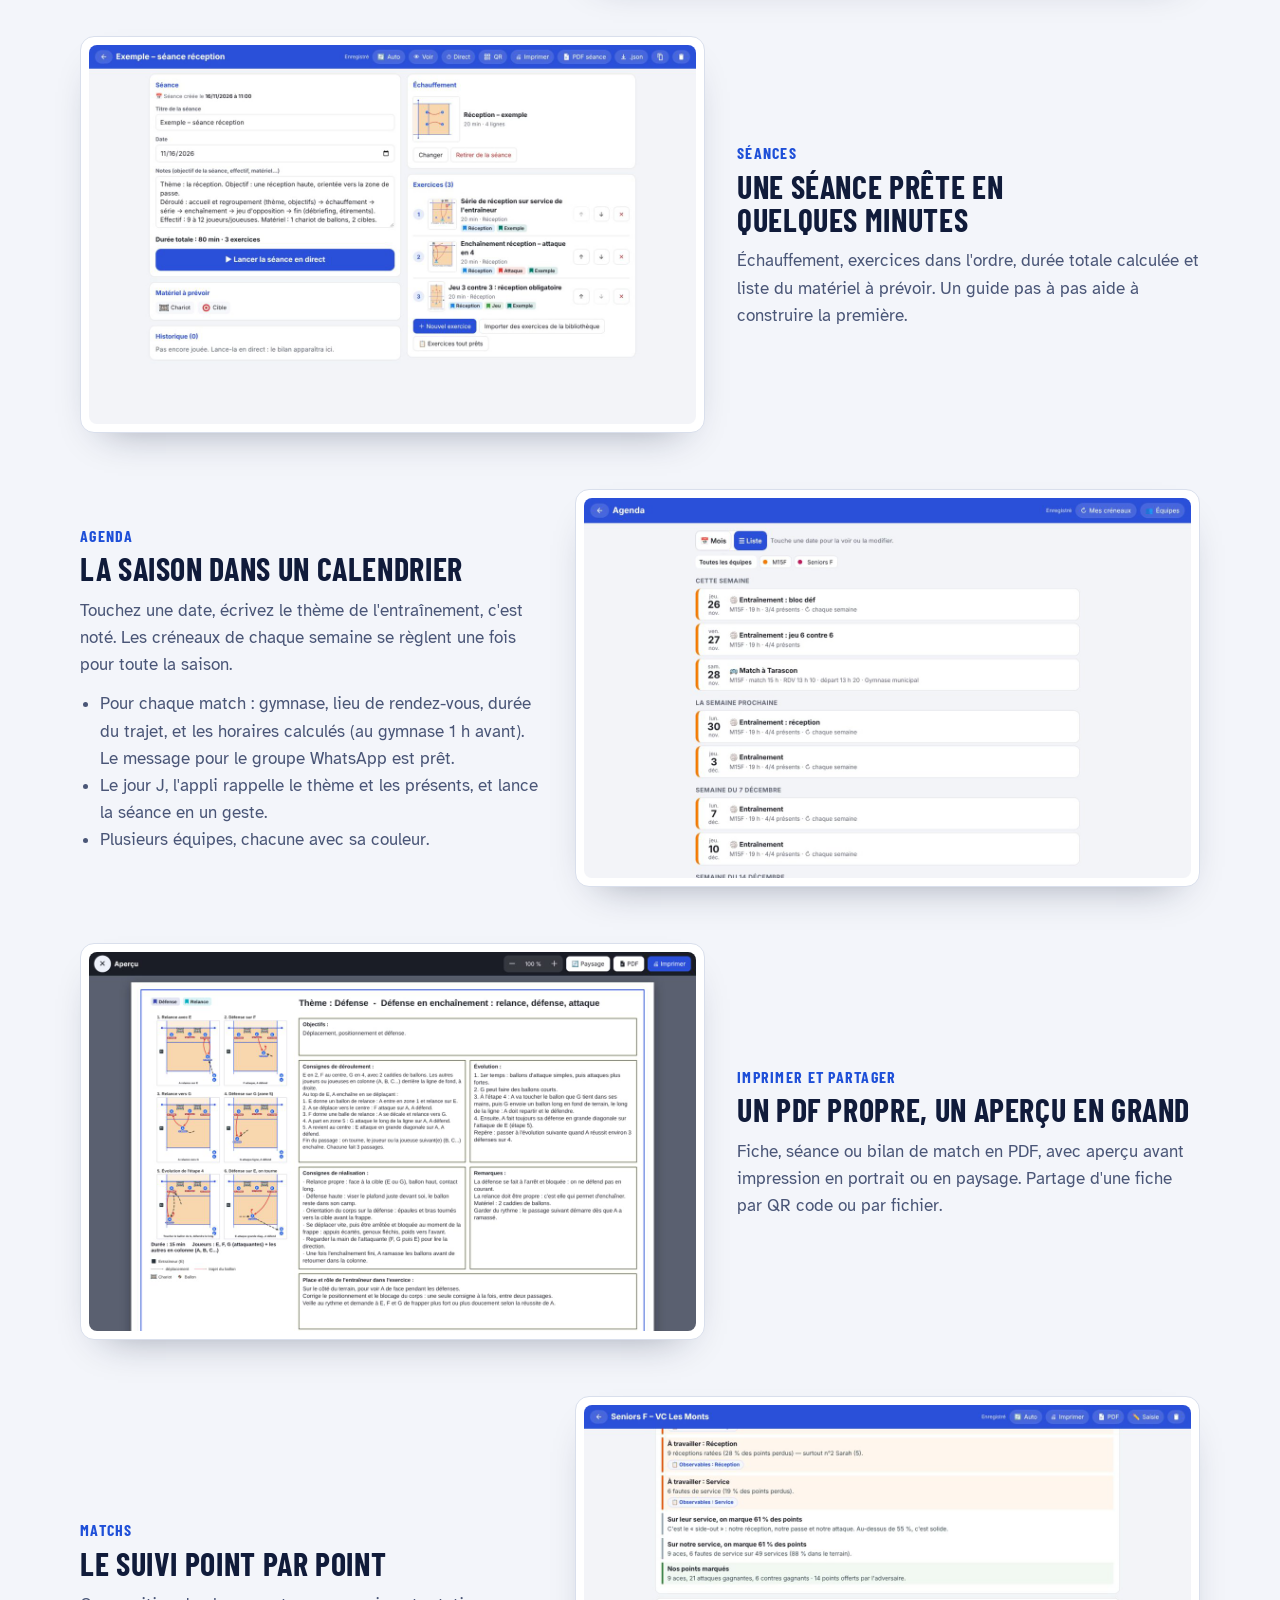
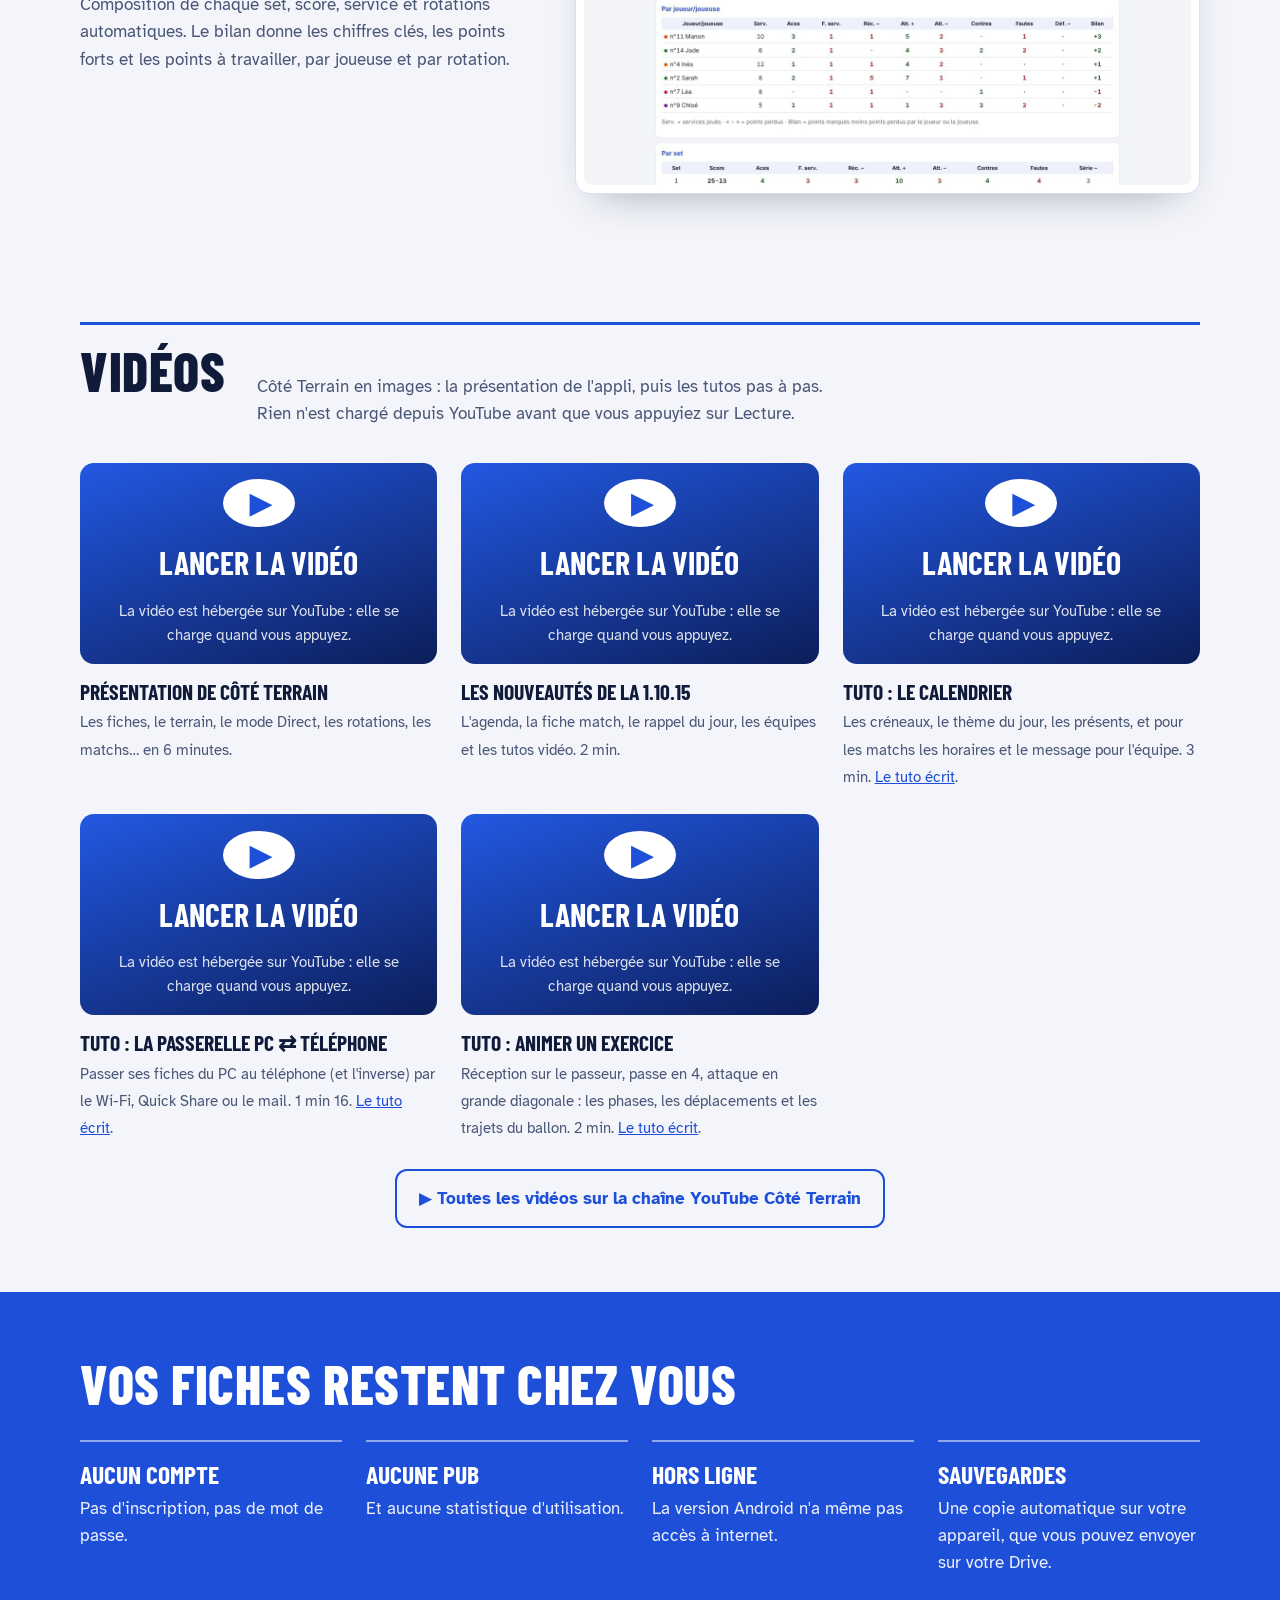
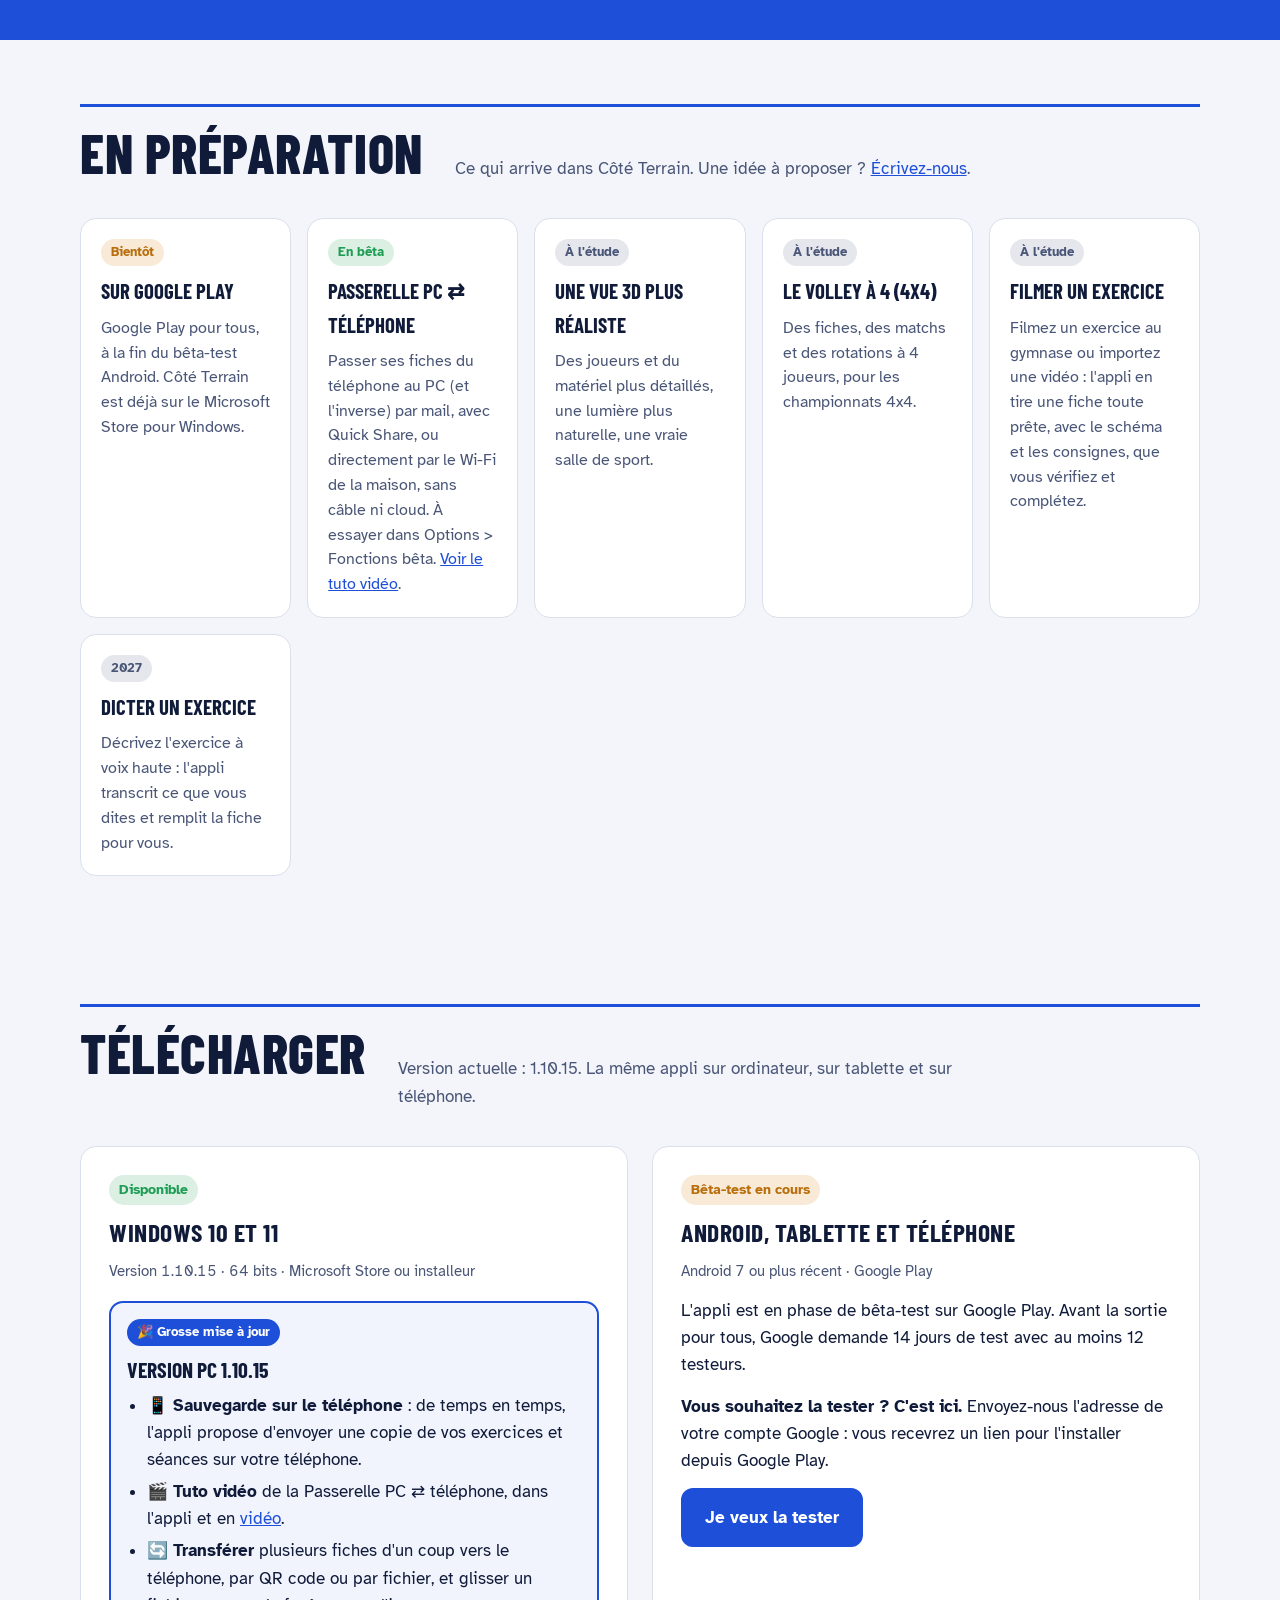
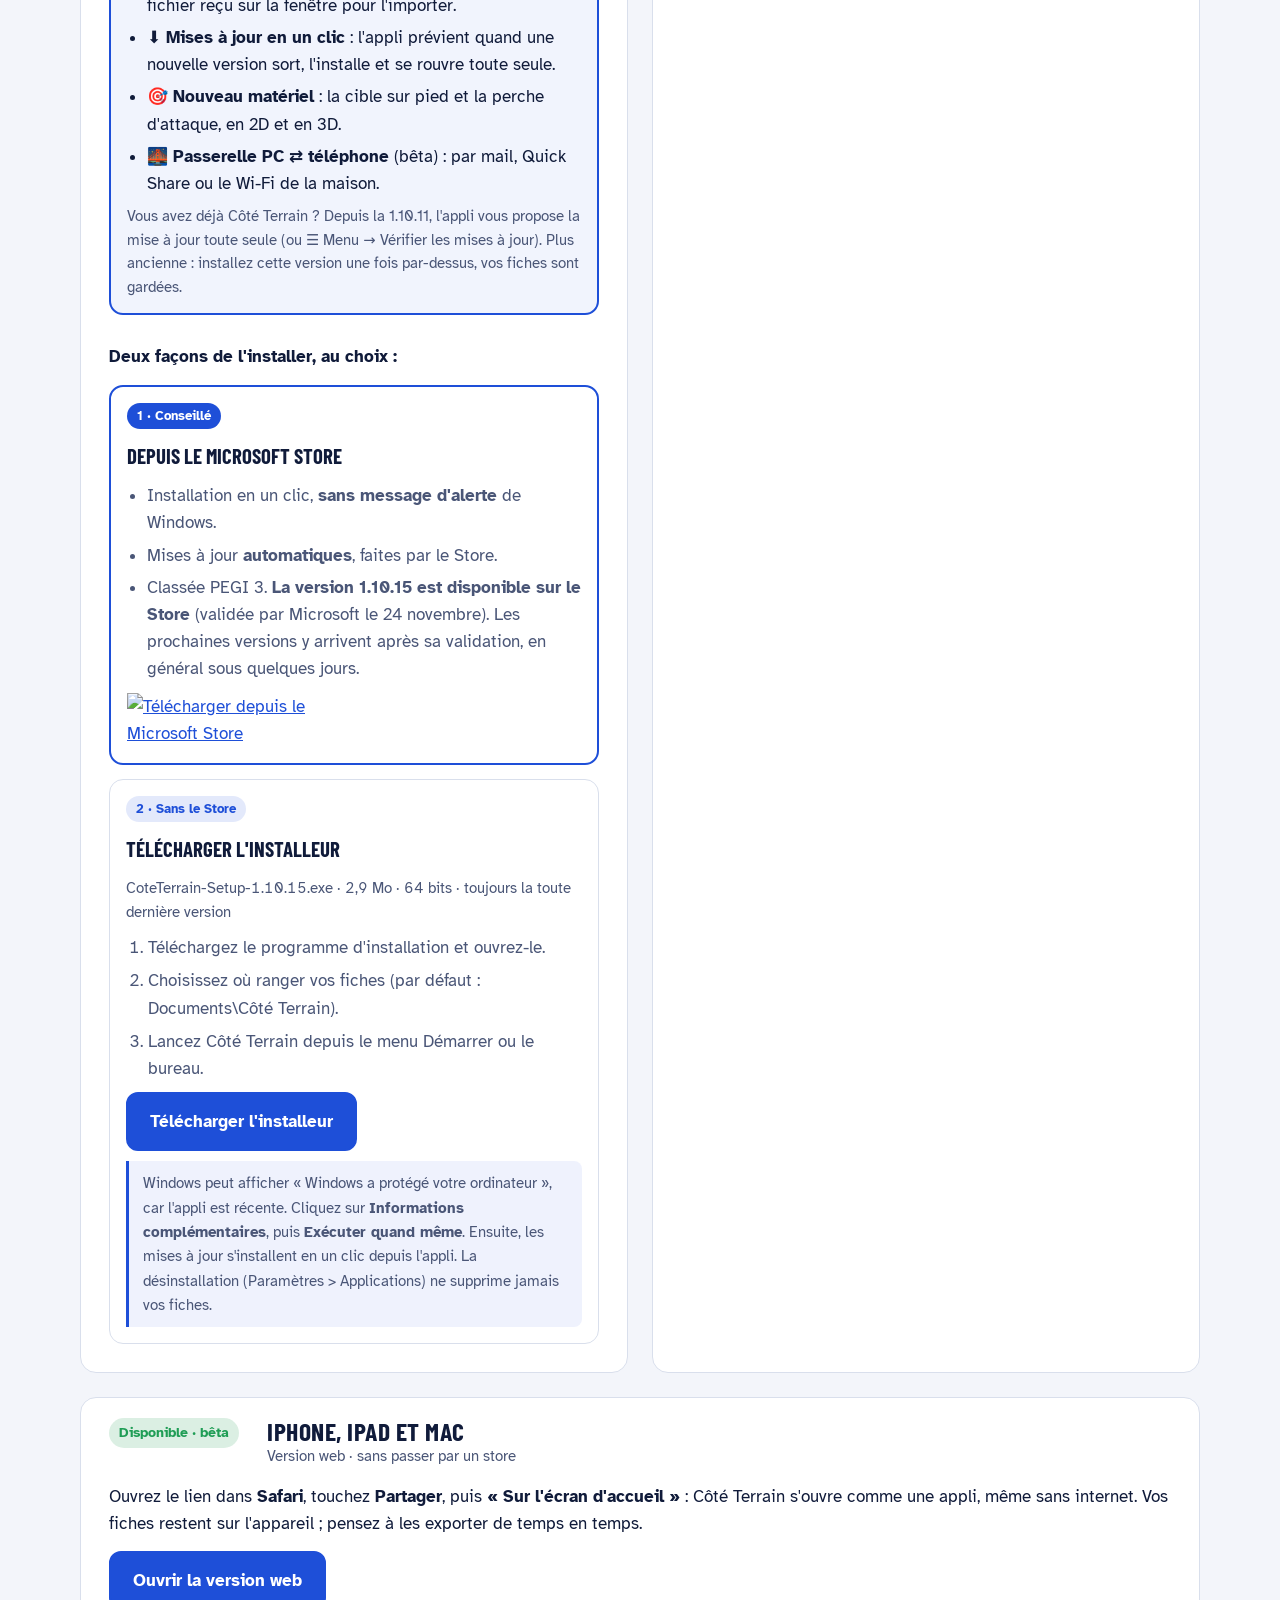
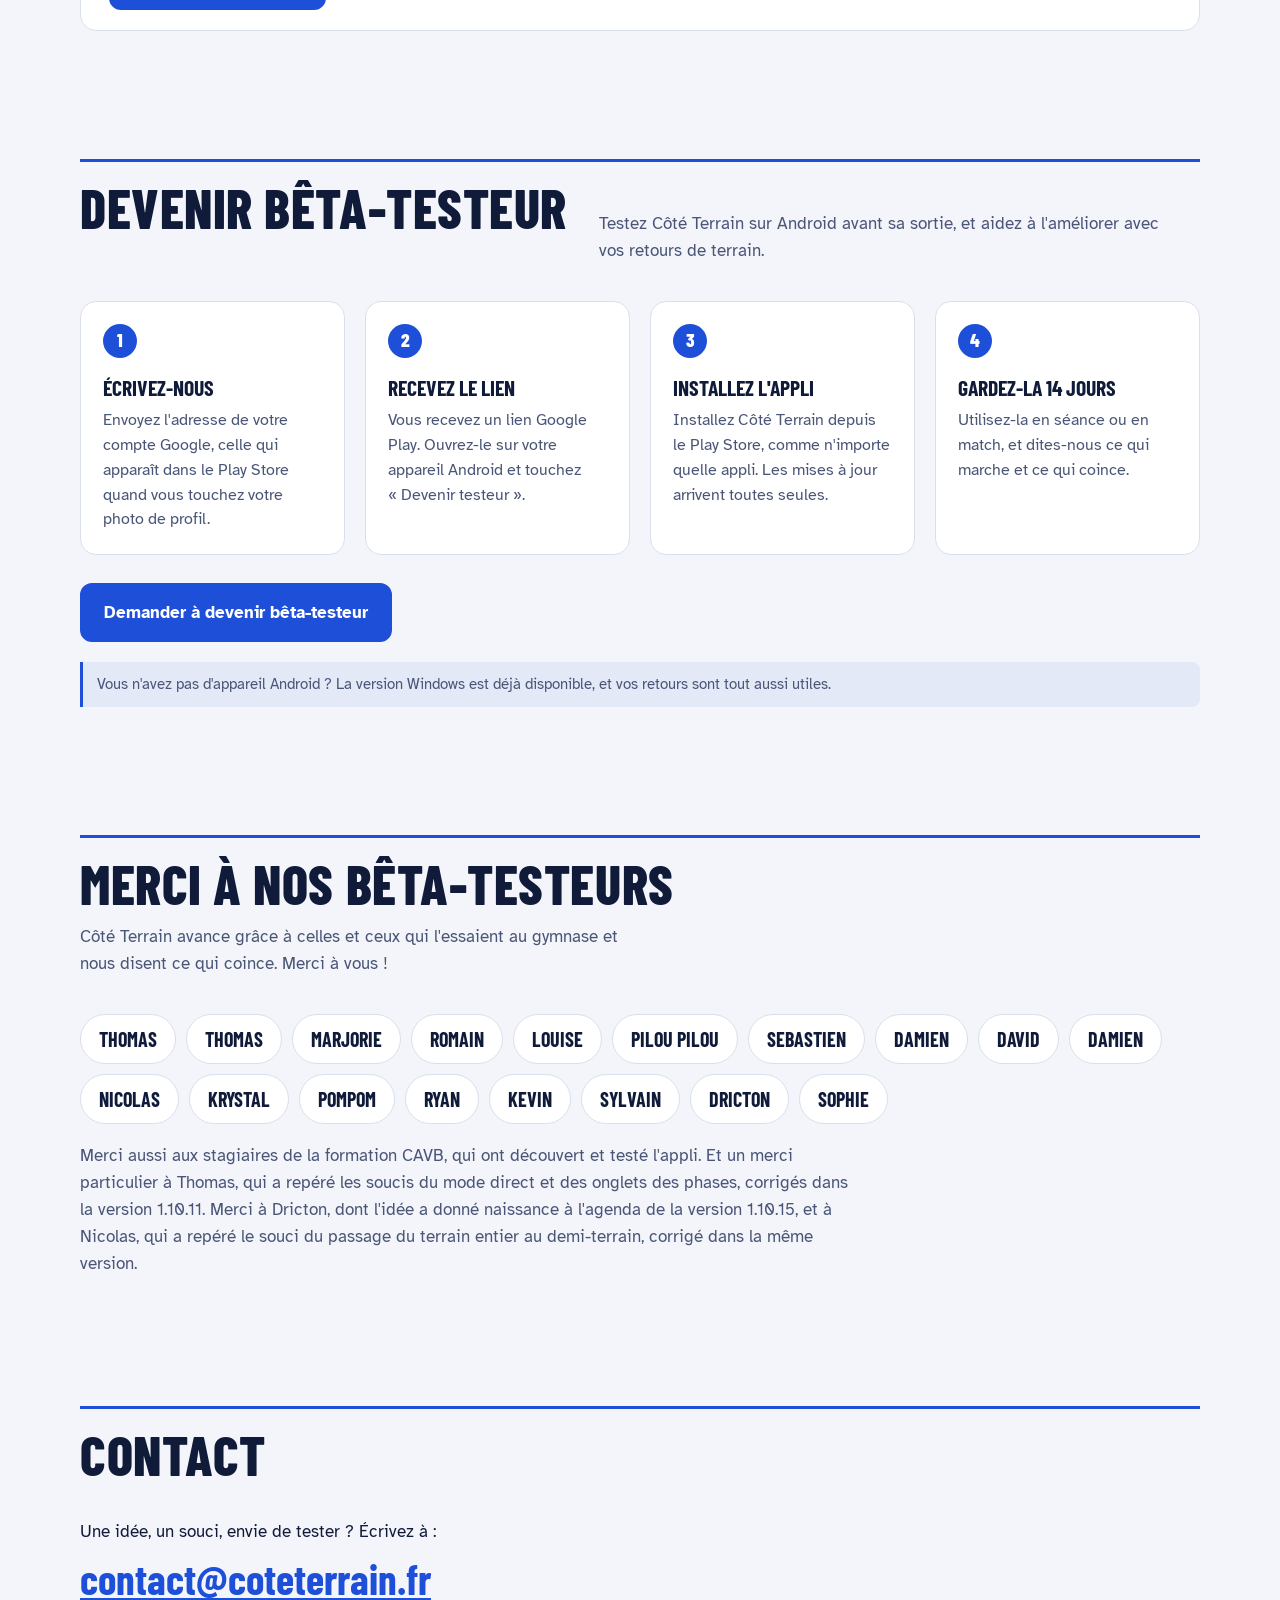
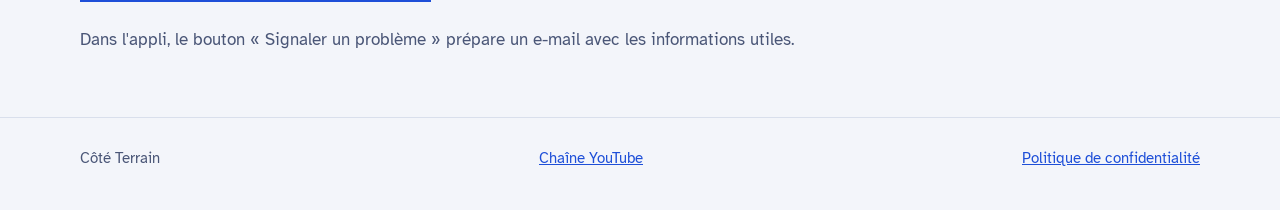
==== commit 19cbb44c: "Contact : contact@coteterrain.fr (accueil) Co-Authored-By: Claude Opus 5.5 <noreply@anthropic.com> " ====
--- a/index.html
+++ b/index.html
@@ -231,7 +231,7 @@
   <div class="large">
     <div class="bandeau">
       <h2>En préparation</h2>
-      <p>Ce qui arrive dans Côté Terrain. Une idée à proposer&nbsp;? <a href="mailto:coteterrain@tutamail.com?subject=Une%20id%C3%A9e%20pour%20C%C3%B4t%C3%A9%20Terrain">Écrivez-nous</a>.</p>
+      <p>Ce qui arrive dans Côté Terrain. Une idée à proposer&nbsp;? <a href="mailto:contact@coteterrain.fr?subject=Une%20id%C3%A9e%20pour%20C%C3%B4t%C3%A9%20Terrain">Écrivez-nous</a>.</p>
     </div>
     <ul class="projets">
       <li>
@@ -366,7 +366,7 @@
       <li><strong>Gardez-la 14 jours</strong><p>Utilisez-la en séance ou en match, et dites-nous ce qui marche et ce qui coince.</p></li>
     </ol>
     <div class="boutons">
-      <a class="bouton plein" href="mailto:coteterrain@tutamail.com?subject=Devenir%20b%C3%AAta-testeur%20C%C3%B4t%C3%A9%20Terrain&amp;body=Bonjour%2C%0A%0AJe%20souhaite%20tester%20C%C3%B4t%C3%A9%20Terrain%20sur%20Android.%0A%0AAdresse%20de%20mon%20compte%20Google%20(Play%20Store)%20%3A%20%0AAppareil%20(t%C3%A9l%C3%A9phone%20ou%20tablette)%20%3A%20%0AJe%20suis%20entra%C3%AEneur%20%2F%20joueur%20%2F%20autre%20%3A%20%0A">Demander à devenir bêta-testeur</a>
+      <a class="bouton plein" href="mailto:contact@coteterrain.fr?subject=Devenir%20b%C3%AAta-testeur%20C%C3%B4t%C3%A9%20Terrain&amp;body=Bonjour%2C%0A%0AJe%20souhaite%20tester%20C%C3%B4t%C3%A9%20Terrain%20sur%20Android.%0A%0AAdresse%20de%20mon%20compte%20Google%20(Play%20Store)%20%3A%20%0AAppareil%20(t%C3%A9l%C3%A9phone%20ou%20tablette)%20%3A%20%0AJe%20suis%20entra%C3%AEneur%20%2F%20joueur%20%2F%20autre%20%3A%20%0A">Demander à devenir bêta-testeur</a>
     </div>
     <p class="note">Vous n'avez pas d'appareil Android&nbsp;? La version Windows est déjà disponible, et vos retours sont tout aussi utiles.</p>
   </div>
@@ -408,7 +408,7 @@
   <div class="large">
     <div class="bandeau"><h2>Contact</h2></div>
     <p>Une idée, un souci, envie de tester ? Écrivez à :</p>
-    <p class="adresse"><a href="mailto:coteterrain@tutamail.com">coteterrain@tutamail.com</a></p>
+    <p class="adresse"><a href="mailto:contact@coteterrain.fr">contact@coteterrain.fr</a></p>
     <p style="margin-top:14px;color:var(--doux)">Dans l'appli, le bouton « Signaler un problème » prépare un e-mail avec les informations utiles.</p>
   </div>
 </section>
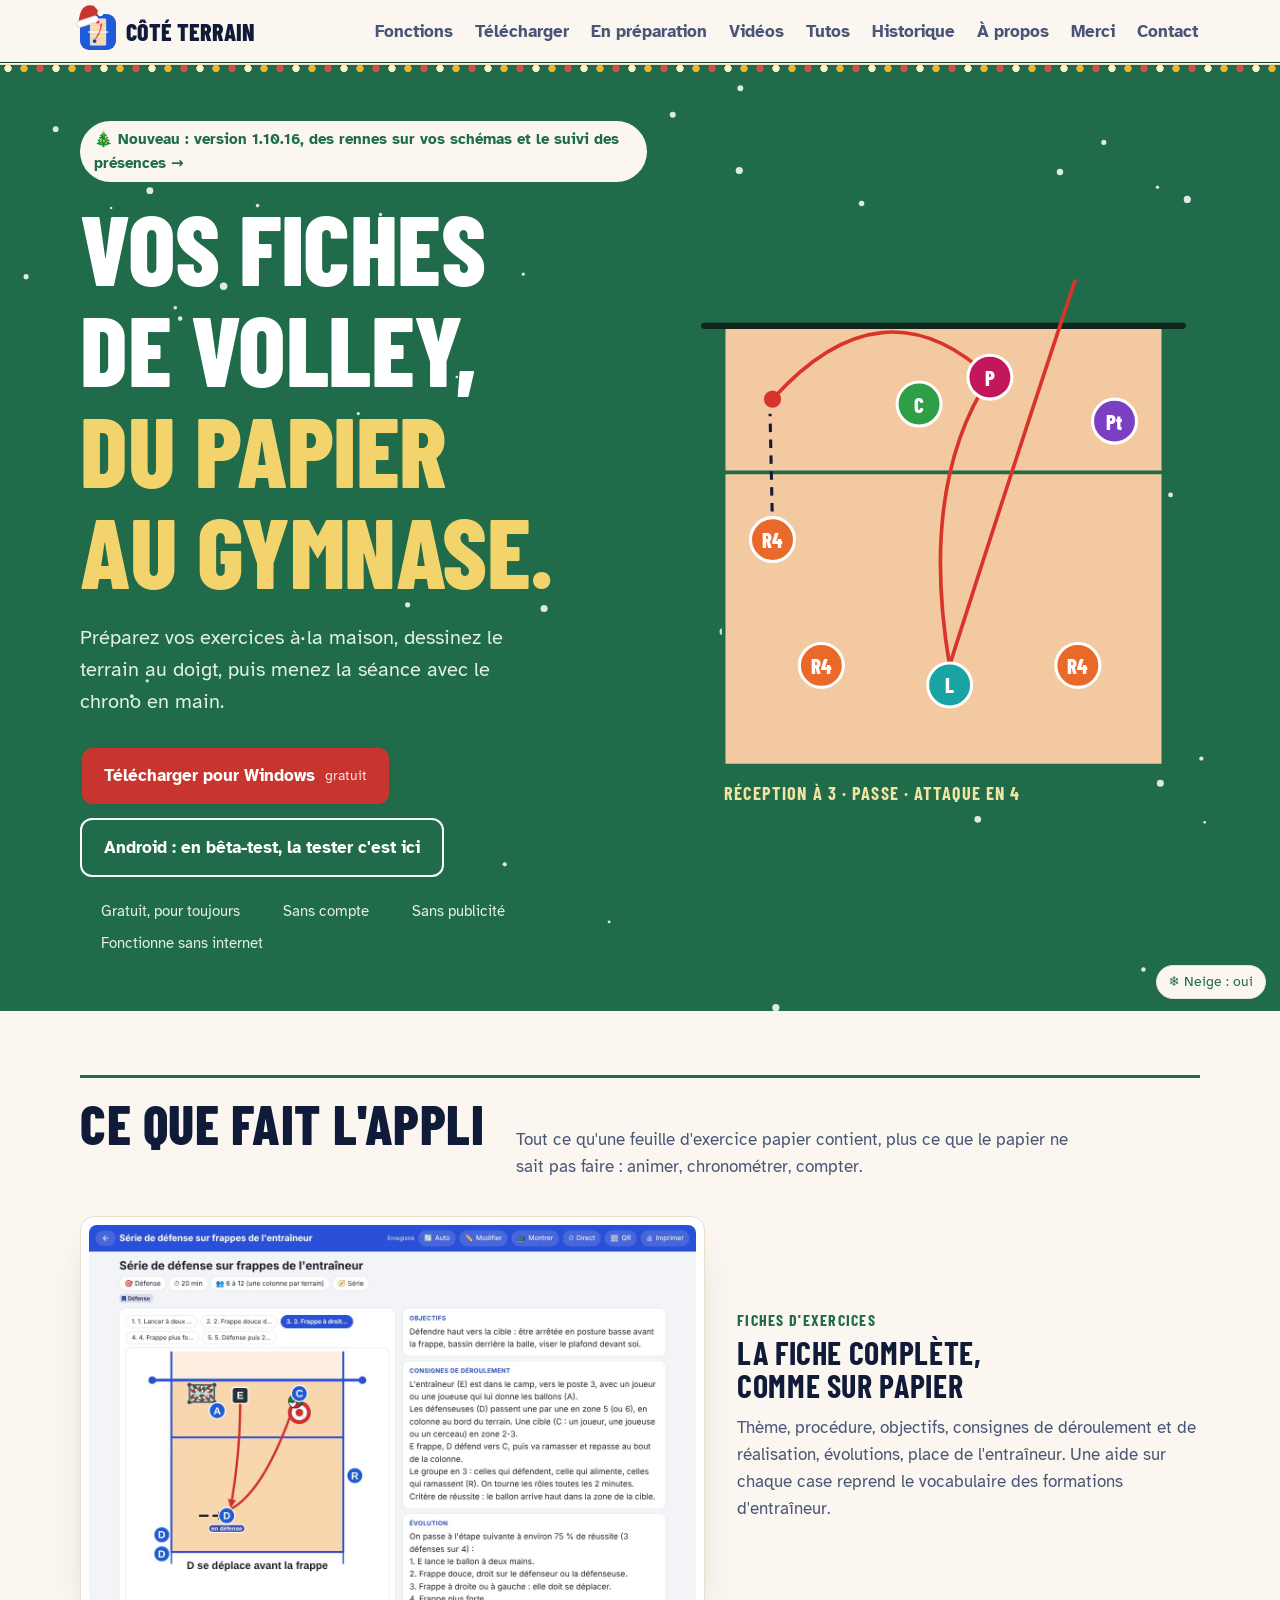
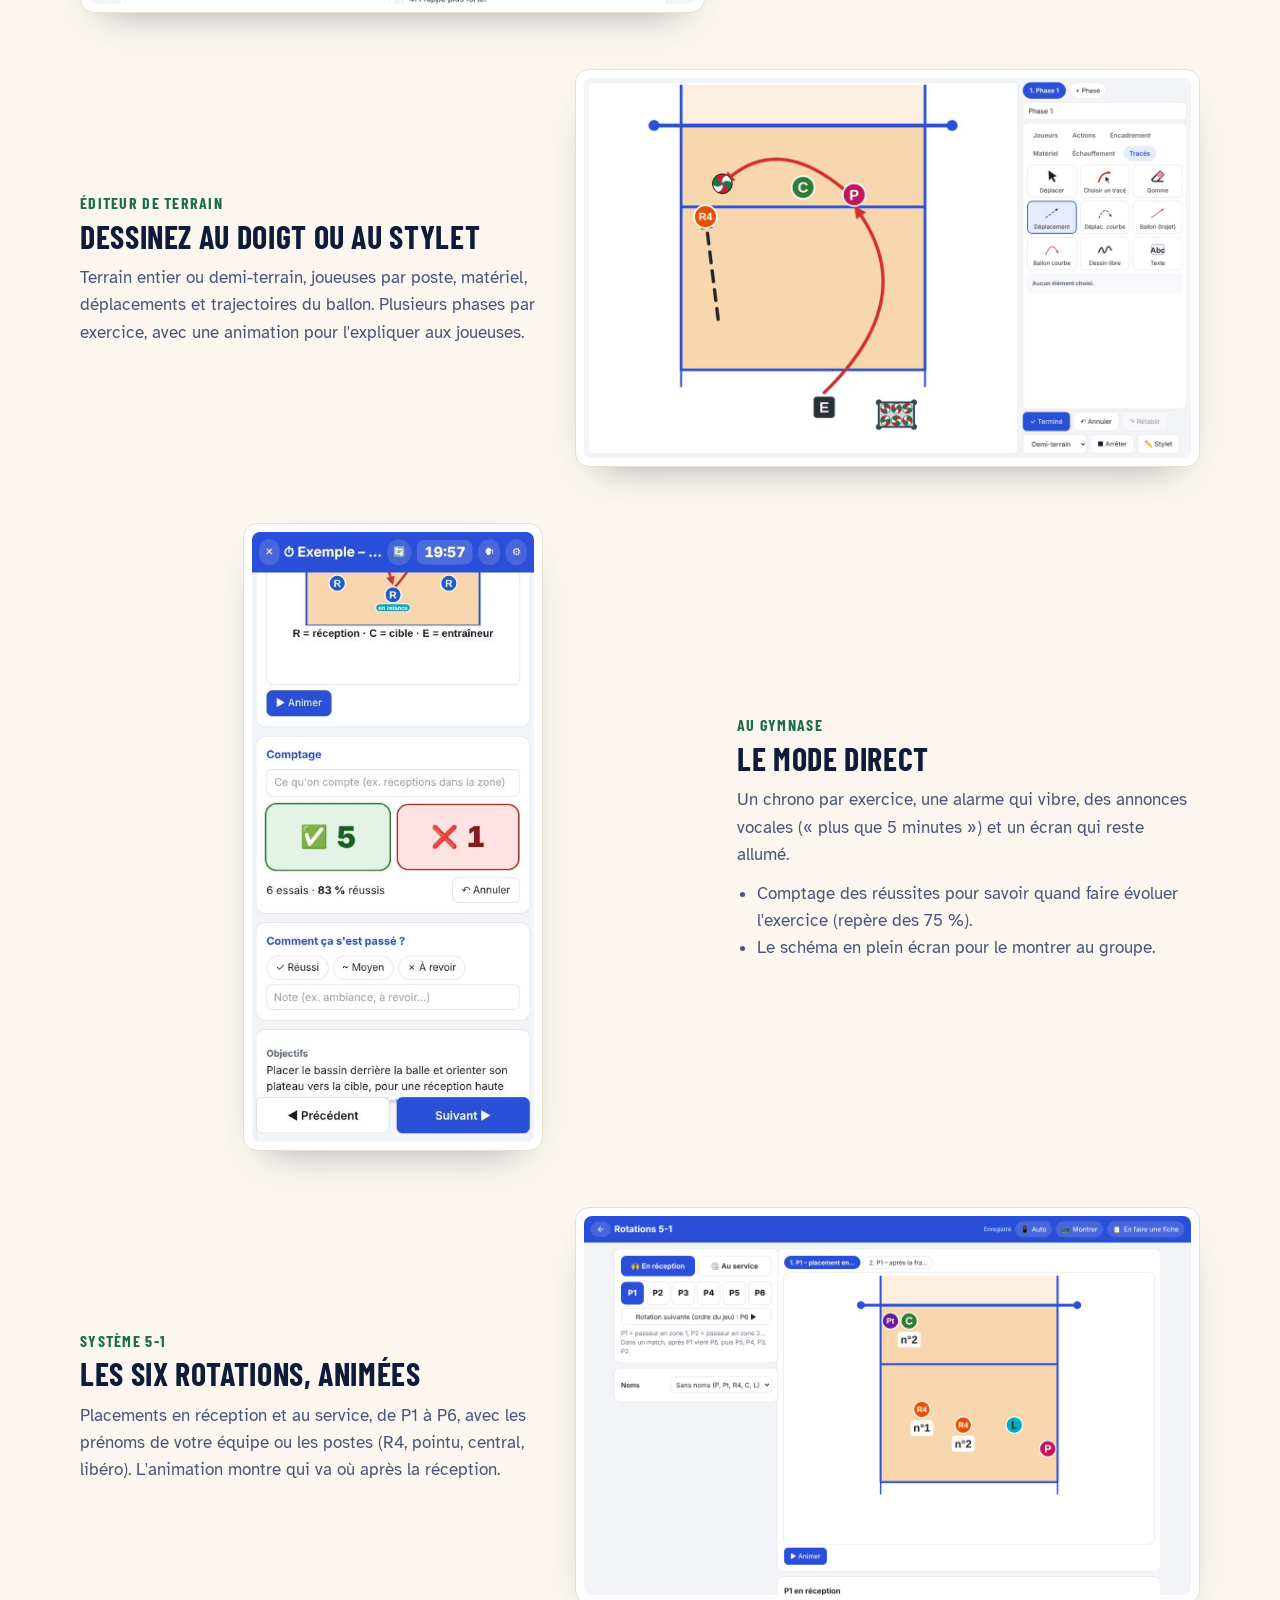
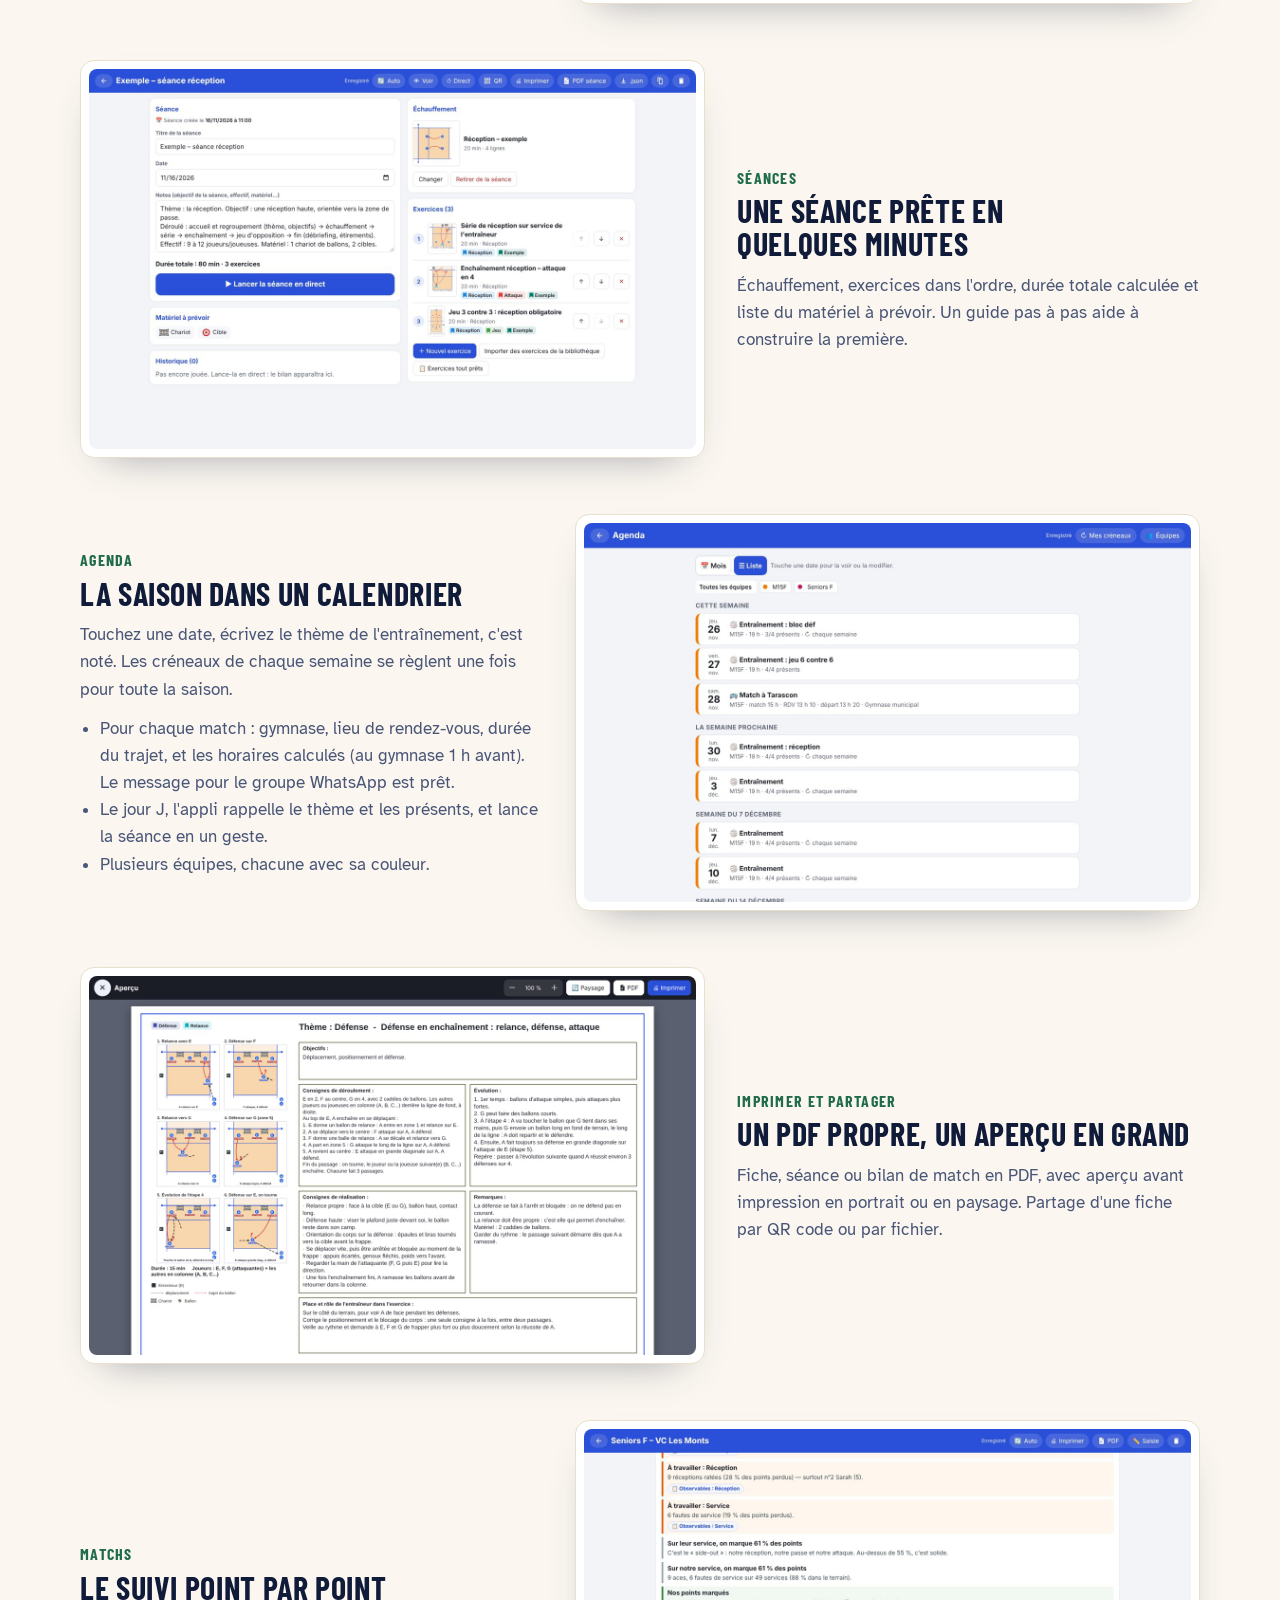
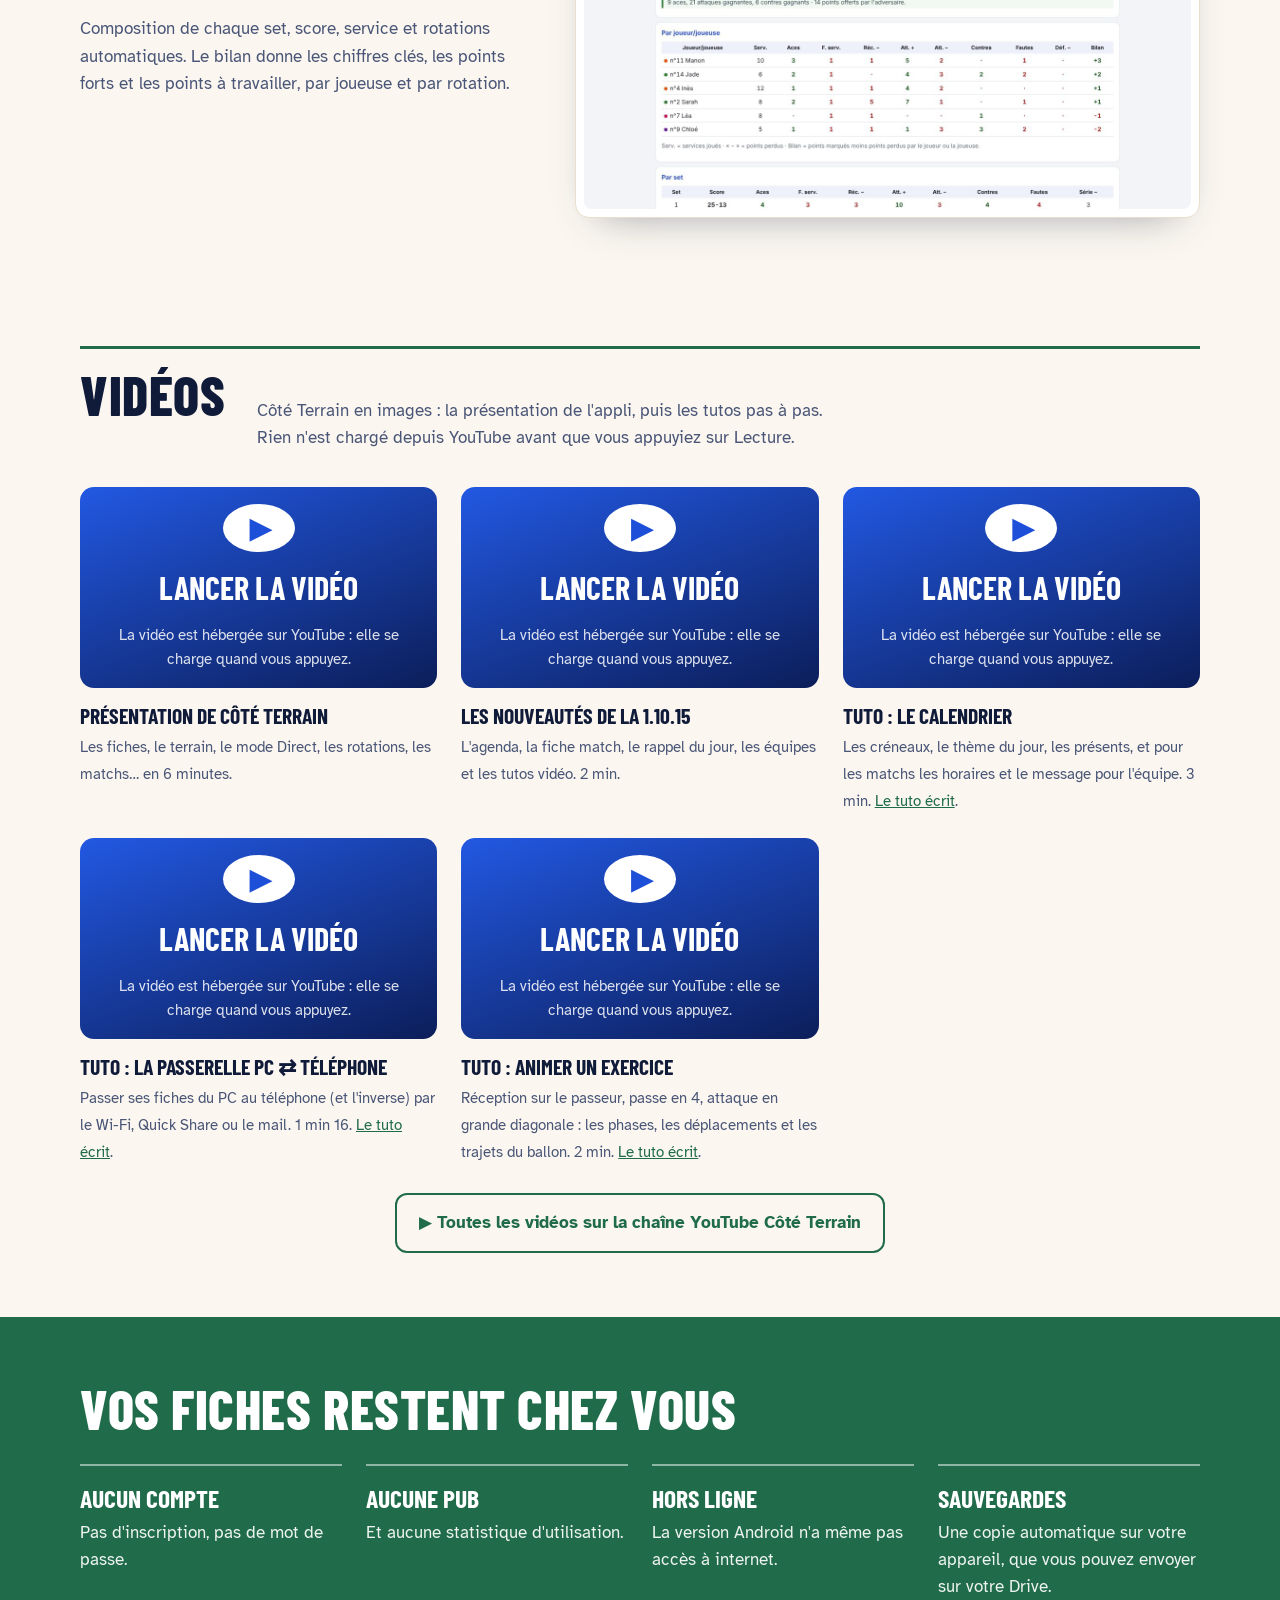
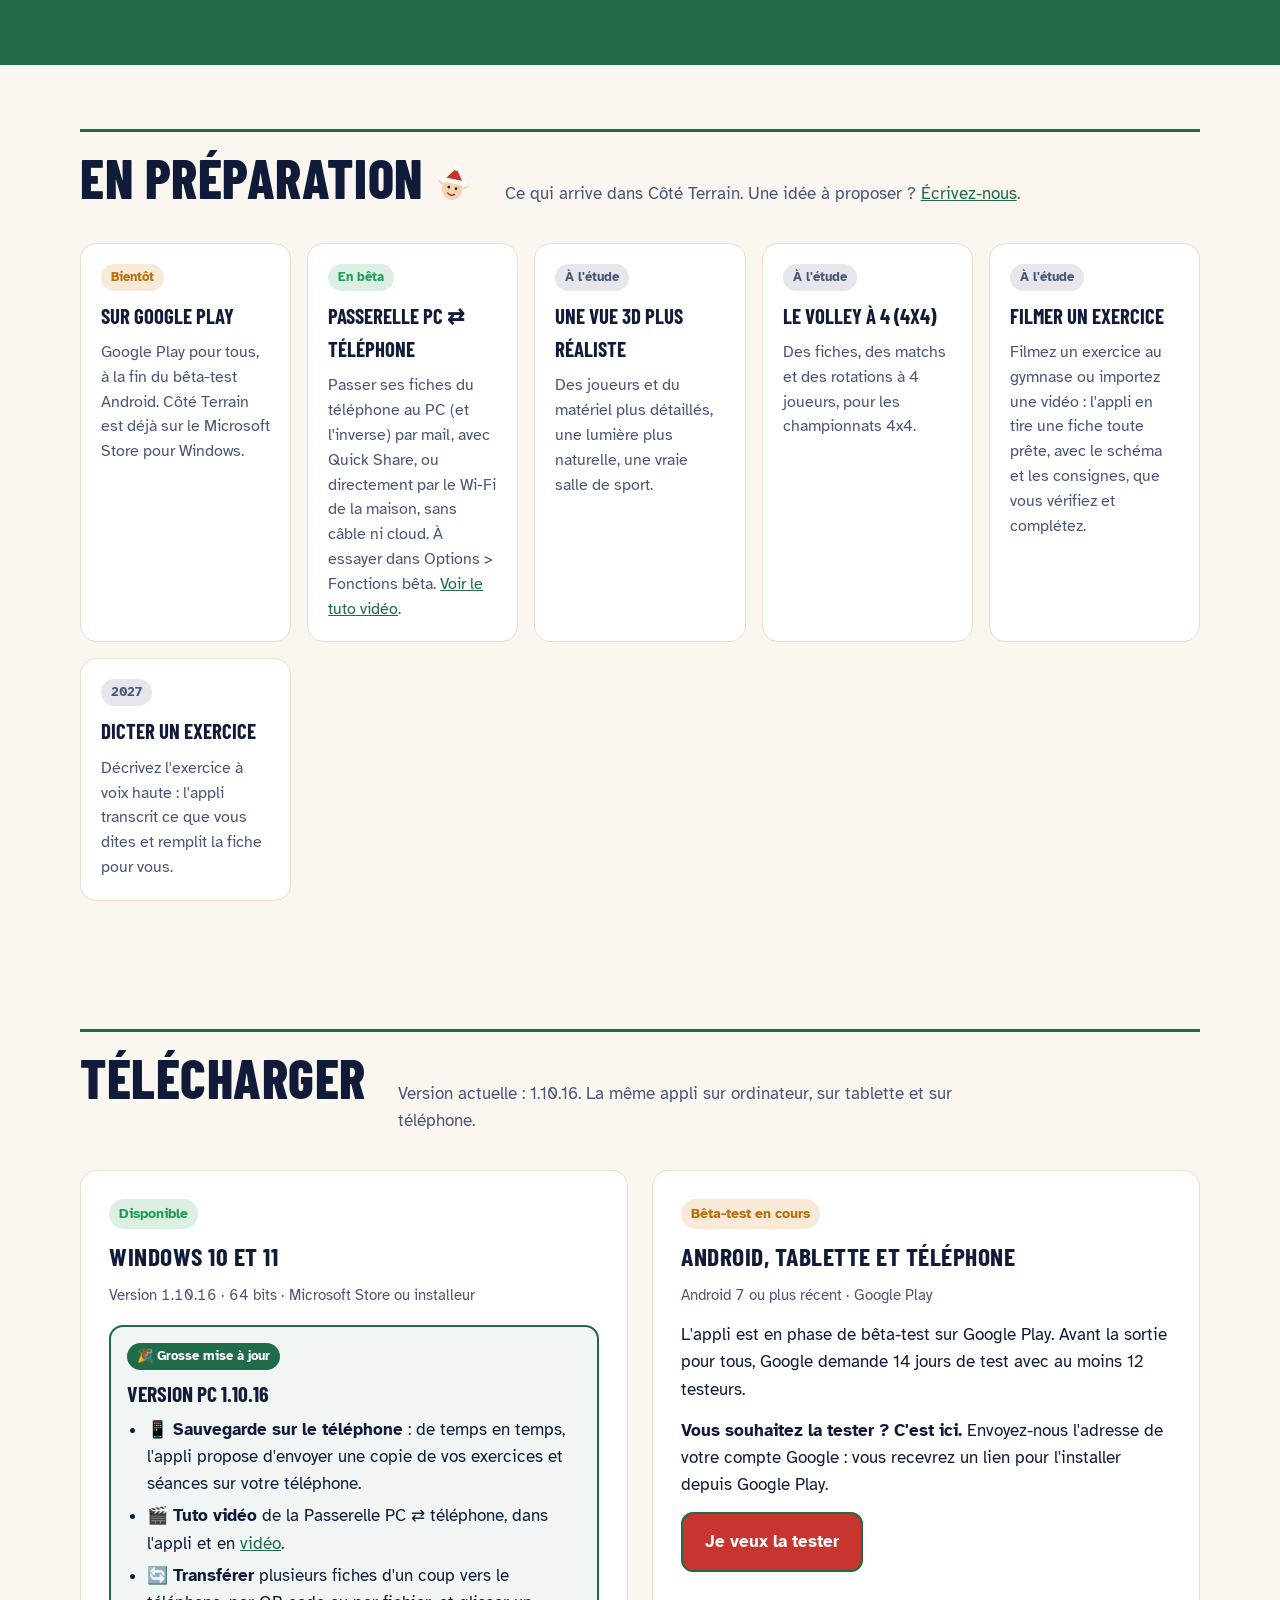
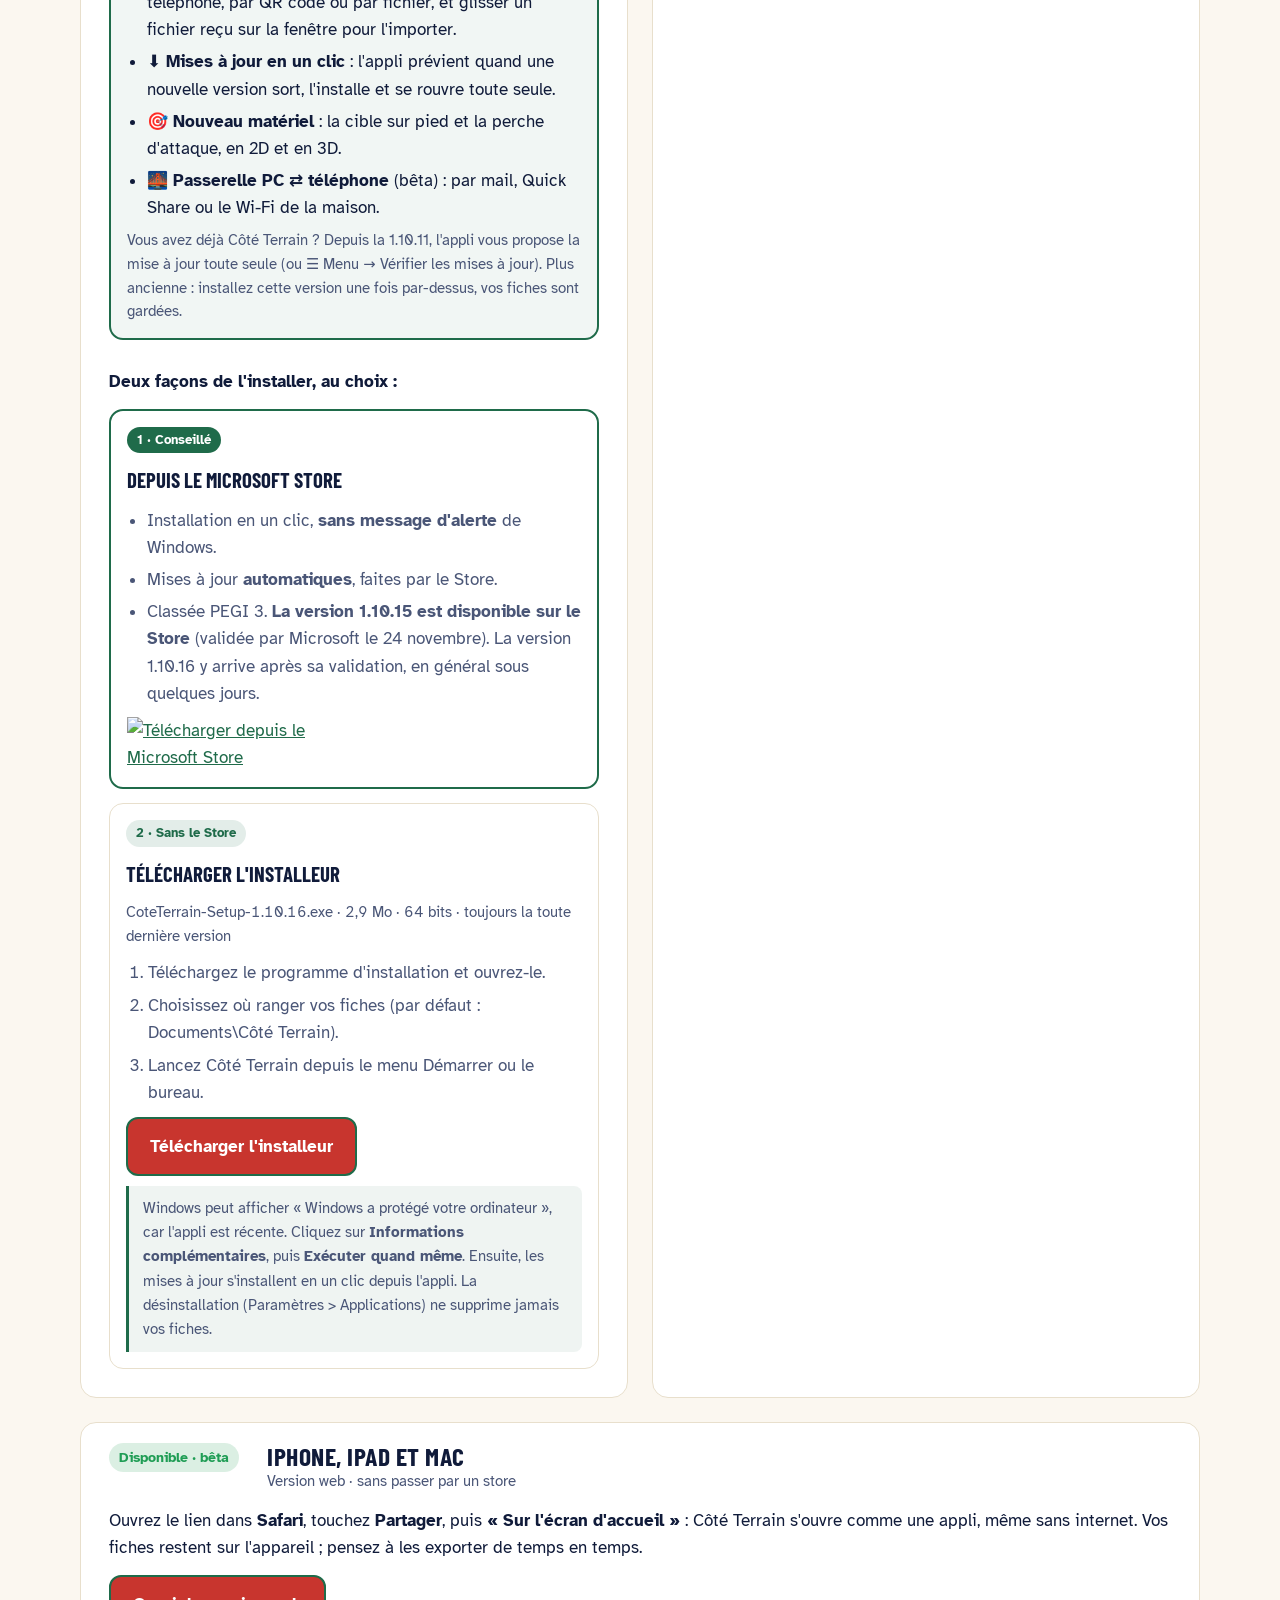
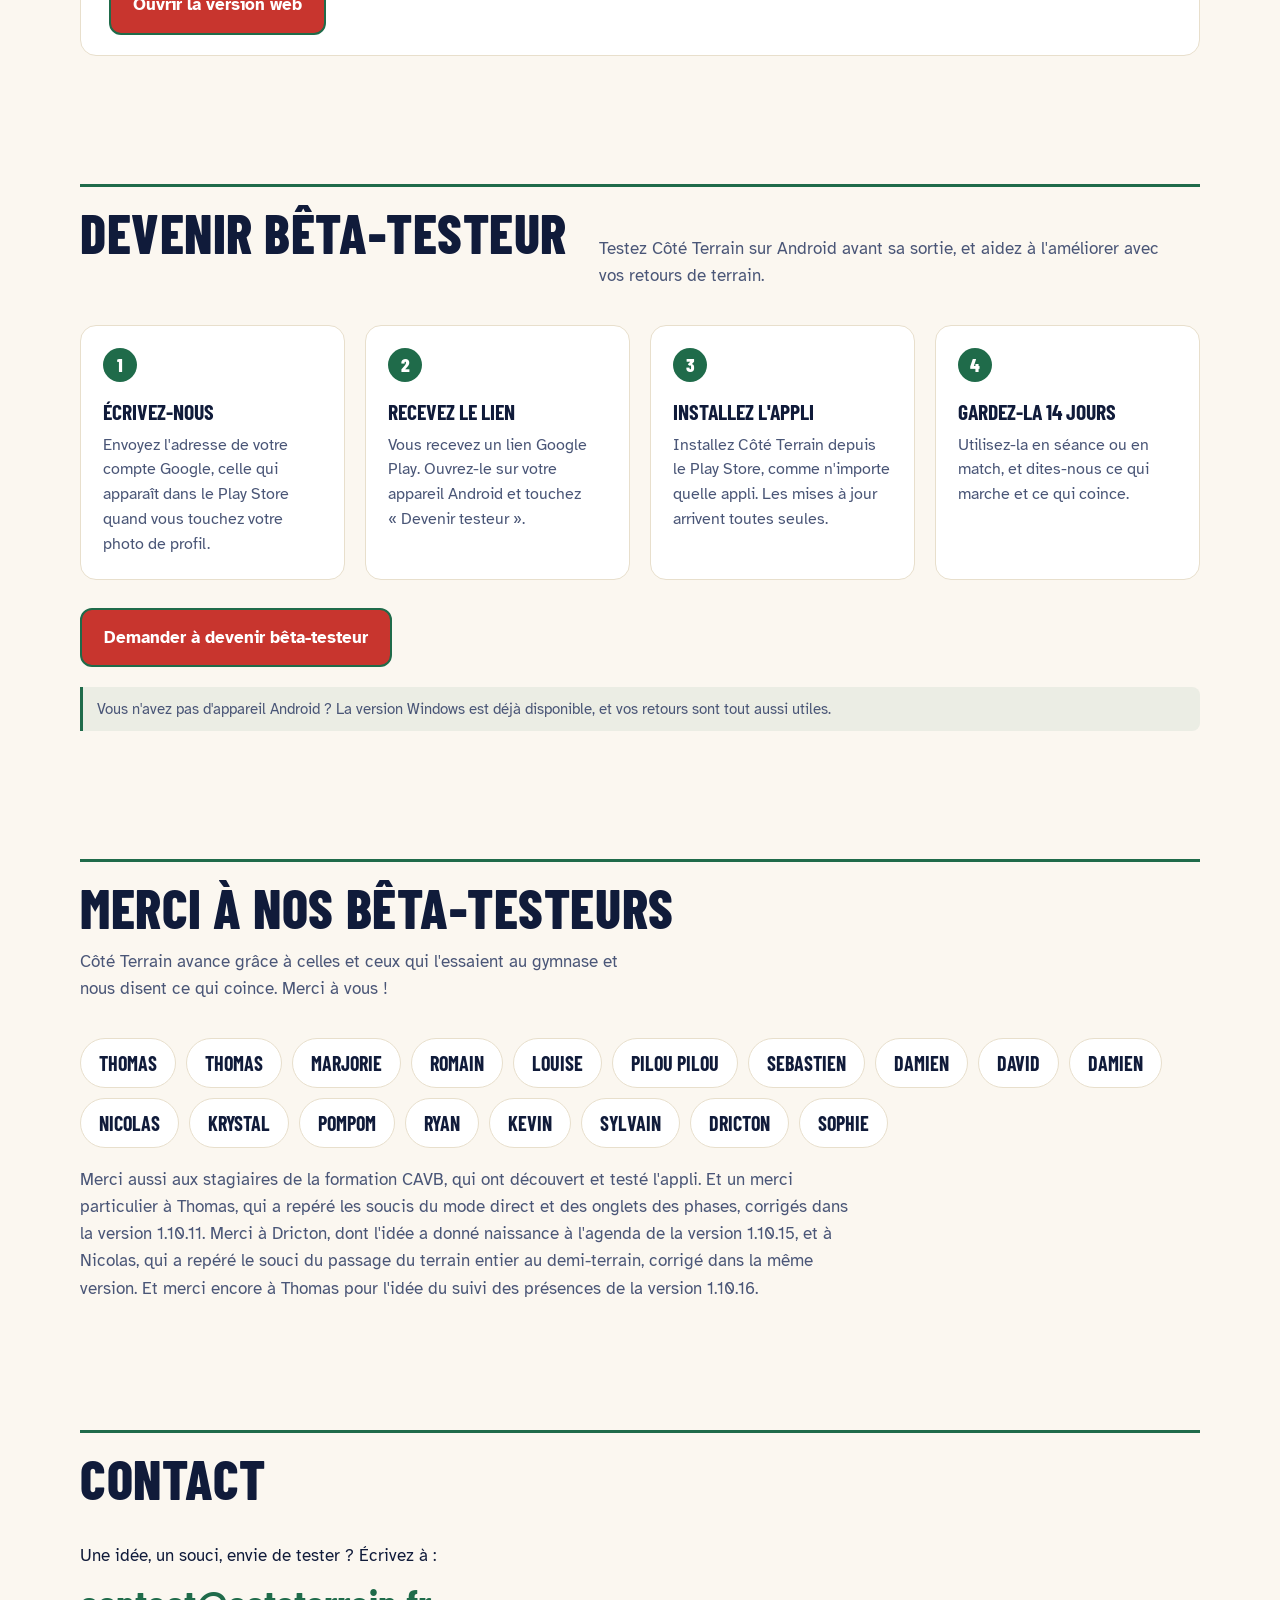
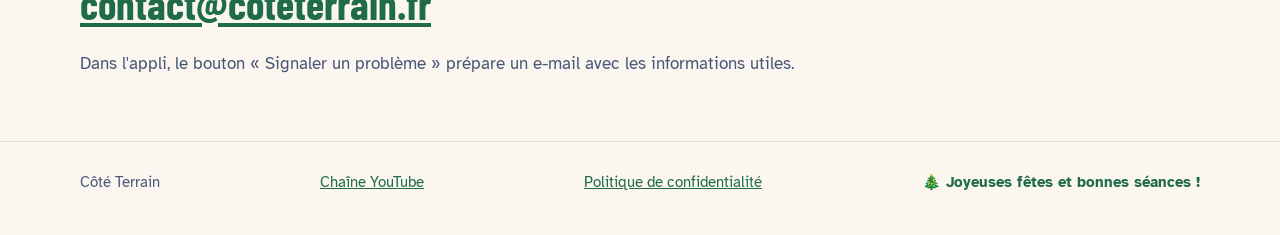
==== commit fa7b194d: "Site : version de Noël et 1.10.16 (index.html) Co-Authored-By: Claude Opus 5.5 <noreply@anthropic.co" ====
--- a/index.html
+++ b/index.html
@@ -7,7 +7,7 @@
   <title>Côté Terrain</title>
   <meta name="description" content="Côté Terrain : l'appli gratuite des entraîneurs de volley. Fiches d'exercices, séances, mode direct au gymnase, rotations 5-1 et suivi de match. Sans compte, sans publicité.">
   <link rel="icon" href="img/favicon.png">
-  <link rel="stylesheet" href="style.css?v=20261124a">
+  <link rel="stylesheet" href="style.css?v=20261126a">
 </head>
 <body>
 
@@ -35,7 +35,7 @@
 <section class="ouverture">
   <div class="large">
     <div>
-      <a class="annonce" href="tutos.html#calendrier">📅 Nouveau : version 1.10.15, l'agenda des entraînements et des matchs →</a>
+      <a class="annonce" href="historique.html">🎄 Nouveau : version 1.10.16, des rennes sur vos schémas et le suivi des présences →</a>
       <h1>Vos fiches de volley, <span>du papier au gymnase.</span></h1>
       <p class="chapo">Préparez vos exercices à la maison, dessinez le terrain au doigt, puis menez la séance avec le chrono en main.</p>
       <div class="boutons">
@@ -273,17 +273,17 @@
   <div class="large">
     <div class="bandeau">
       <h2>Télécharger</h2>
-      <p>Version actuelle : 1.10.15. La même appli sur ordinateur, sur tablette et sur téléphone.</p>
+      <p>Version actuelle : 1.10.16. La même appli sur ordinateur, sur tablette et sur téléphone.</p>
     </div>
 
     <div class="plateformes">
       <div class="plateforme">
         <span class="statut pret">Disponible</span>
         <h3>Windows 10 et 11</h3>
-        <p class="fiche-technique">Version 1.10.15 · 64 bits · Microsoft Store ou installeur</p>
+        <p class="fiche-technique">Version 1.10.16 · 64 bits · Microsoft Store ou installeur</p>
         <div class="maj-pc">
           <span class="maj-tag">🎉 Grosse mise à jour</span>
-          <strong>Version PC 1.10.15</strong>
+          <strong>Version PC 1.10.16</strong>
           <ul>
             <li>📱 <b>Sauvegarde sur le téléphone</b> : de temps en temps, l'appli propose d'envoyer une copie de vos exercices et séances sur votre téléphone.</li>
             <li>🎬 <b>Tuto vidéo</b> de la Passerelle PC ⇄ téléphone, dans l'appli et en <a href="#videos">vidéo</a>.</li>
@@ -302,7 +302,7 @@
             <ul>
               <li>Installation en un clic, <b>sans message d'alerte</b> de Windows.</li>
               <li>Mises à jour <b>automatiques</b>, faites par le Store.</li>
-              <li>Classée PEGI 3. <b>La version 1.10.15 est disponible sur le Store</b> (validée par Microsoft le 24 novembre). Les prochaines versions y arrivent après sa validation, en général sous quelques jours.</li>
+              <li>Classée PEGI 3. <b>La version 1.10.15 est disponible sur le Store</b> (validée par Microsoft le 24 novembre). La version 1.10.16 y arrive après sa validation, en général sous quelques jours.</li>
             </ul>
             <!-- Badge officiel fourni par Microsoft (apps.microsoft.com/badge), affiché tel quel et relié à la page de l'appli dans le Store -->
             <div class="badge-store">
@@ -312,14 +312,14 @@
           <div class="choix">
             <span class="choix-tag">2 · Sans le Store</span>
             <h4>Télécharger l'installeur</h4>
-            <p class="fiche-technique">CoteTerrain-Setup-1.10.15.exe · 2,9 Mo · 64 bits · toujours la toute dernière version</p>
+            <p class="fiche-technique">CoteTerrain-Setup-1.10.16.exe · 2,9 Mo · 64 bits · toujours la toute dernière version</p>
             <ol>
               <li>Téléchargez le programme d'installation et ouvrez-le.</li>
               <li>Choisissez où ranger vos fiches (par défaut : Documents\Côté Terrain).</li>
               <li>Lancez Côté Terrain depuis le menu Démarrer ou le bureau.</li>
             </ol>
             <div class="boutons">
-              <a class="bouton plein" href="https://github.com/Airkocotier/cote-terrain/releases/download/v1.10.15/CoteTerrain-Setup-1.10.15.exe">Télécharger l'installeur</a>
+              <a class="bouton plein" href="https://github.com/Airkocotier/cote-terrain/releases/download/v1.10.16/CoteTerrain-Setup-1.10.16.exe">Télécharger l'installeur</a>
             </div>
             <p class="note">Windows peut afficher « Windows a protégé votre ordinateur », car l'appli est récente. Cliquez sur <b>Informations complémentaires</b>, puis <b>Exécuter quand même</b>. Ensuite, les mises à jour s'installent en un clic depuis l'appli. La désinstallation (Paramètres &gt; Applications) ne supprime jamais vos fiches.</p>
           </div>
@@ -399,7 +399,7 @@
       <li>Dricton</li>
       <li>Sophie</li>
     </ul>
-    <p class="merci-note">Merci aussi aux stagiaires de la formation CAVB, qui ont découvert et testé l'appli. Et un merci particulier à Thomas, qui a repéré les soucis du mode direct et des onglets des phases, corrigés dans la version 1.10.11. Merci à Dricton, dont l'idée a donné naissance à l'agenda de la version 1.10.15, et à Nicolas, qui a repéré le souci du passage du terrain entier au demi-terrain, corrigé dans la même version.</p>
+    <p class="merci-note">Merci aussi aux stagiaires de la formation CAVB, qui ont découvert et testé l'appli. Et un merci particulier à Thomas, qui a repéré les soucis du mode direct et des onglets des phases, corrigés dans la version 1.10.11. Merci à Dricton, dont l'idée a donné naissance à l'agenda de la version 1.10.15, et à Nicolas, qui a repéré le souci du passage du terrain entier au demi-terrain, corrigé dans la même version. Et merci encore à Thomas pour l'idée du suivi des présences de la version 1.10.16.</p>
   </div>
 </section>
 
@@ -433,5 +433,6 @@
   });
 });
 </script>
+<script src="noel.js?v=20261126a" defer></script>
 </body>
 </html>
--- a/style.css
+++ b/style.css
@@ -293,3 +293,41 @@
 .choix-tag { align-self: flex-start; font-size: .8rem; font-weight: 700; padding: 3px 10px; border-radius: 99px; background: var(--bleu); color: #fff; }
 .choix:not(.conseille) .choix-tag { background: color-mix(in srgb, var(--bleu) 12%, transparent); color: var(--bleu); }
 .voir-chaine { justify-content: center; margin-top: 28px; }
+
+/* ---------- 🎄 Ambiance de Noël (du 20 novembre au 6 janvier, allumée par noel.js) ----------
+   noel.js ajoute l'étiquette « noel » sur la page : ces règles remplacent alors quelques couleurs. */
+html.noel { --fond: #FBF7F0; --bleu: #1F6B4A; --trait: #E8DFCC; }
+html.noel .bouton.plein { background: #C8352E; }
+html.noel .entete { position: sticky; }
+html.noel .entete::after { content: ""; position: absolute; left: 0; right: 0; bottom: -8px; height: 12px; pointer-events: none;
+  background: linear-gradient(#1A3A2A, #1A3A2A) 0 2px / 100% 1px no-repeat,
+    radial-gradient(circle at 50% 70%, #E8B730 0 3.4px, transparent 4px) 0 0 / 48px 12px repeat-x,
+    radial-gradient(circle at 50% 70%, #D94B3F 0 3.4px, transparent 4px) 16px 0 / 48px 12px repeat-x,
+    radial-gradient(circle at 50% 70%, #FFF1B8 0 3.4px, transparent 4px) 32px 0 / 48px 12px repeat-x;
+  animation: noel-scintille 1.7s ease-in-out infinite alternate; }
+@keyframes noel-scintille { from { opacity: .5; } to { opacity: 1; } }
+html.noel .marque { position: relative; }
+html.noel .marque .bonnet { position: absolute; left: -7px; top: -11px; width: 30px; height: 24px; transform: rotate(-18deg); pointer-events: none; }
+html.noel .ouverture { position: relative; overflow: hidden; background: #1F6B4A; color: #fff; }
+html.noel .ouverture h1 { color: #fff; }
+html.noel .ouverture h1 span { color: #F3D36B; }
+html.noel .ouverture .chapo, html.noel .ouverture .garanties { color: #E3F0E8; }
+html.noel .ouverture .bouton.vide { color: #fff; border-color: #fff; }
+html.noel .ouverture .annonce { background: #FBF7F0; color: #1F6B4A; }
+html.noel .ouverture .terrain .legende { fill: #F3E3A0; }
+html.noel .ouverture .terrain .filet { stroke: #10251B; }
+html.noel .ouverture .large { position: relative; z-index: 1; }
+.noel-flocons { position: absolute; inset: 0; width: 100%; height: 100%; pointer-events: none; z-index: 0; }
+.noel-neige { position: absolute; right: 14px; bottom: 12px; z-index: 2; font: inherit; font-size: .85rem; background: #FBF7F0; color: #1F6B4A;
+  border: 1px solid #E8DFCC; border-radius: 999px; padding: 5px 12px; cursor: pointer; }
+.noel-traineau { position: fixed; top: 8px; left: 0; z-index: 20; pointer-events: none; animation: noel-traineau 4.6s linear forwards; }
+@keyframes noel-traineau { from { transform: translateX(-220px); } to { transform: translateX(calc(100vw + 40px)); } }
+.noel-lutin { position: relative; display: inline-block; vertical-align: middle; width: 40px; height: 40px; margin-left: 10px; padding: 0; border: 0; background: none;
+  cursor: pointer; transform: rotate(12deg); transition: transform .4s; }
+.noel-lutin svg { width: 100%; height: 100%; display: block; }
+.noel-lutin.trouve { transform: rotate(0) scale(1.15); }
+.noel-bulle { position: absolute; left: 50%; top: 46px; transform: translateX(-50%); width: max-content; max-width: 260px; z-index: 5; background: #fff; color: var(--encre);
+  border: 1px solid var(--trait); border-radius: 12px; padding: 8px 12px; font: 400 .95rem var(--texte); text-transform: none; letter-spacing: 0; box-shadow: 0 6px 18px rgba(0,0,0,.12); }
+.noel-voeux { color: #1F6B4A; font-weight: 700; }
+@media (prefers-reduced-motion: reduce) { html.noel .entete::after { animation: none; } .noel-traineau { display: none; } }
+@media print { .noel-flocons, .noel-neige, .noel-traineau, .noel-lutin, html.noel .entete::after { display: none; } }
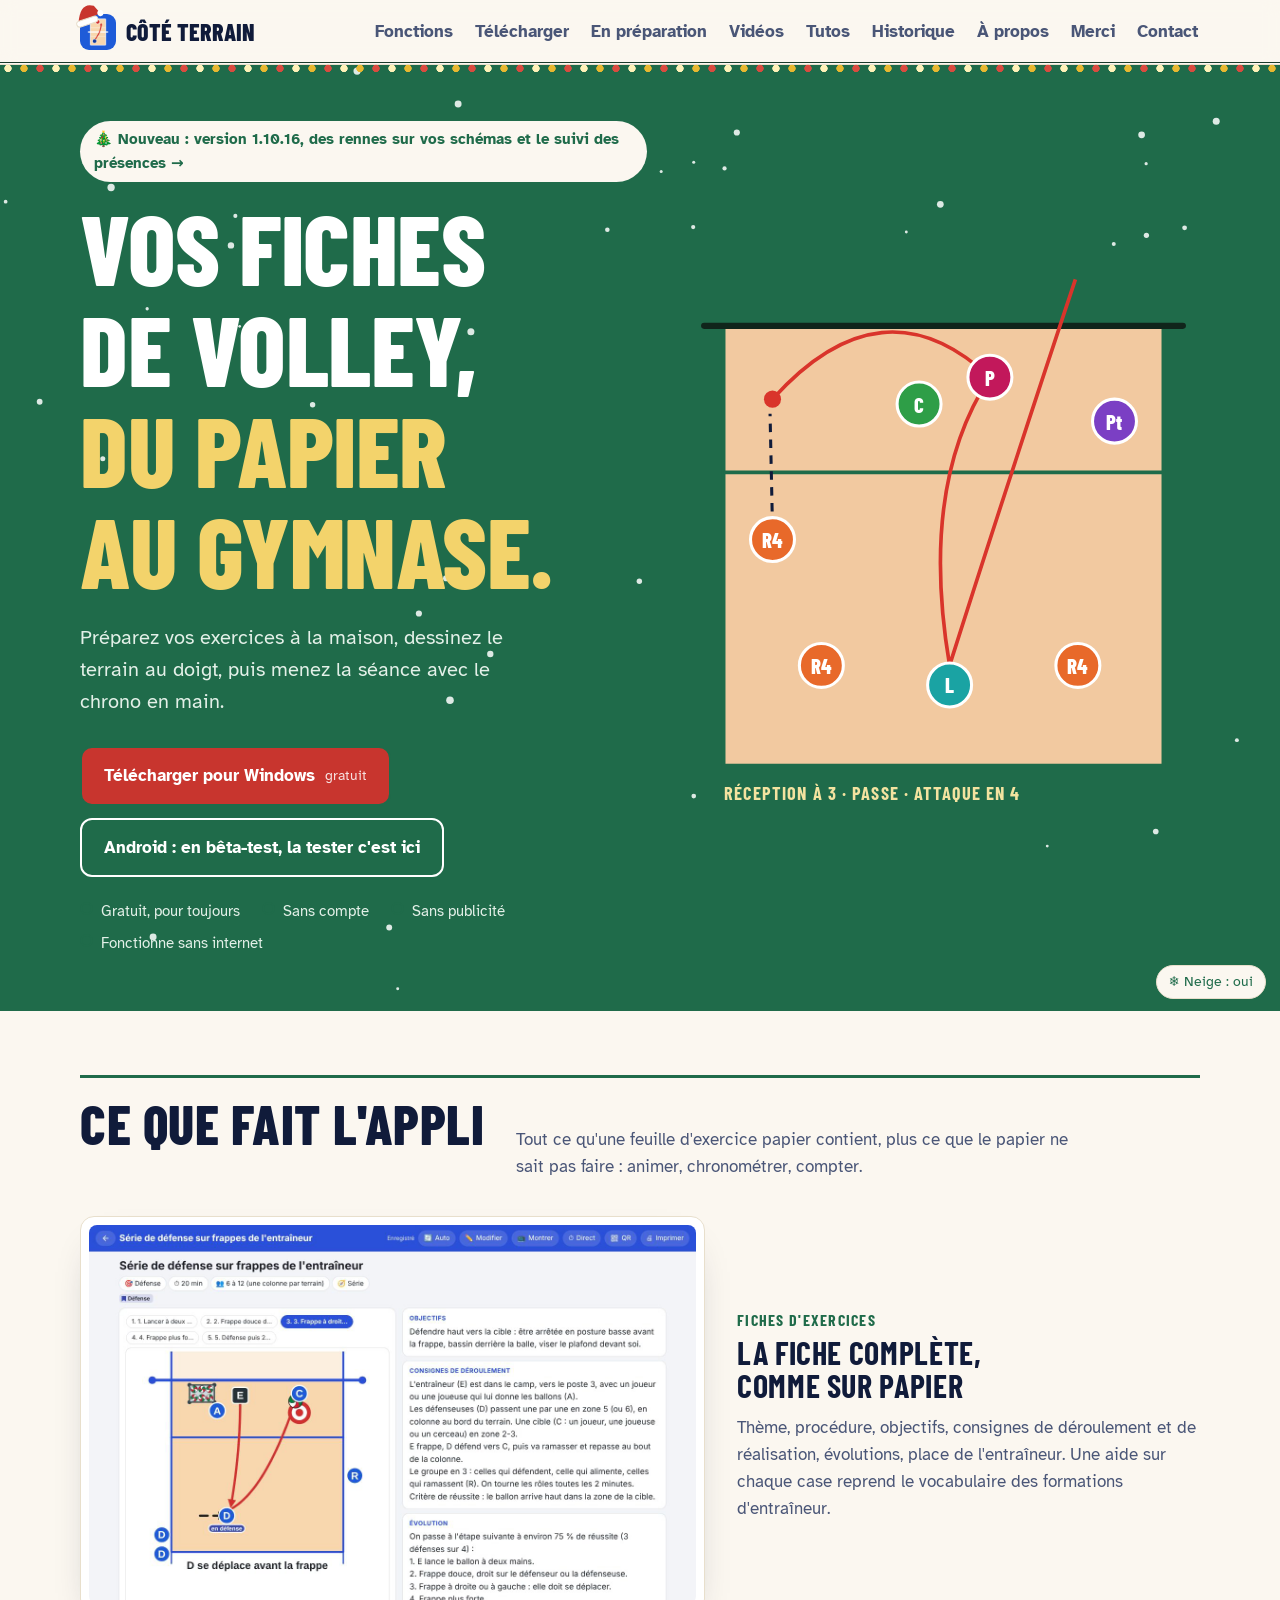
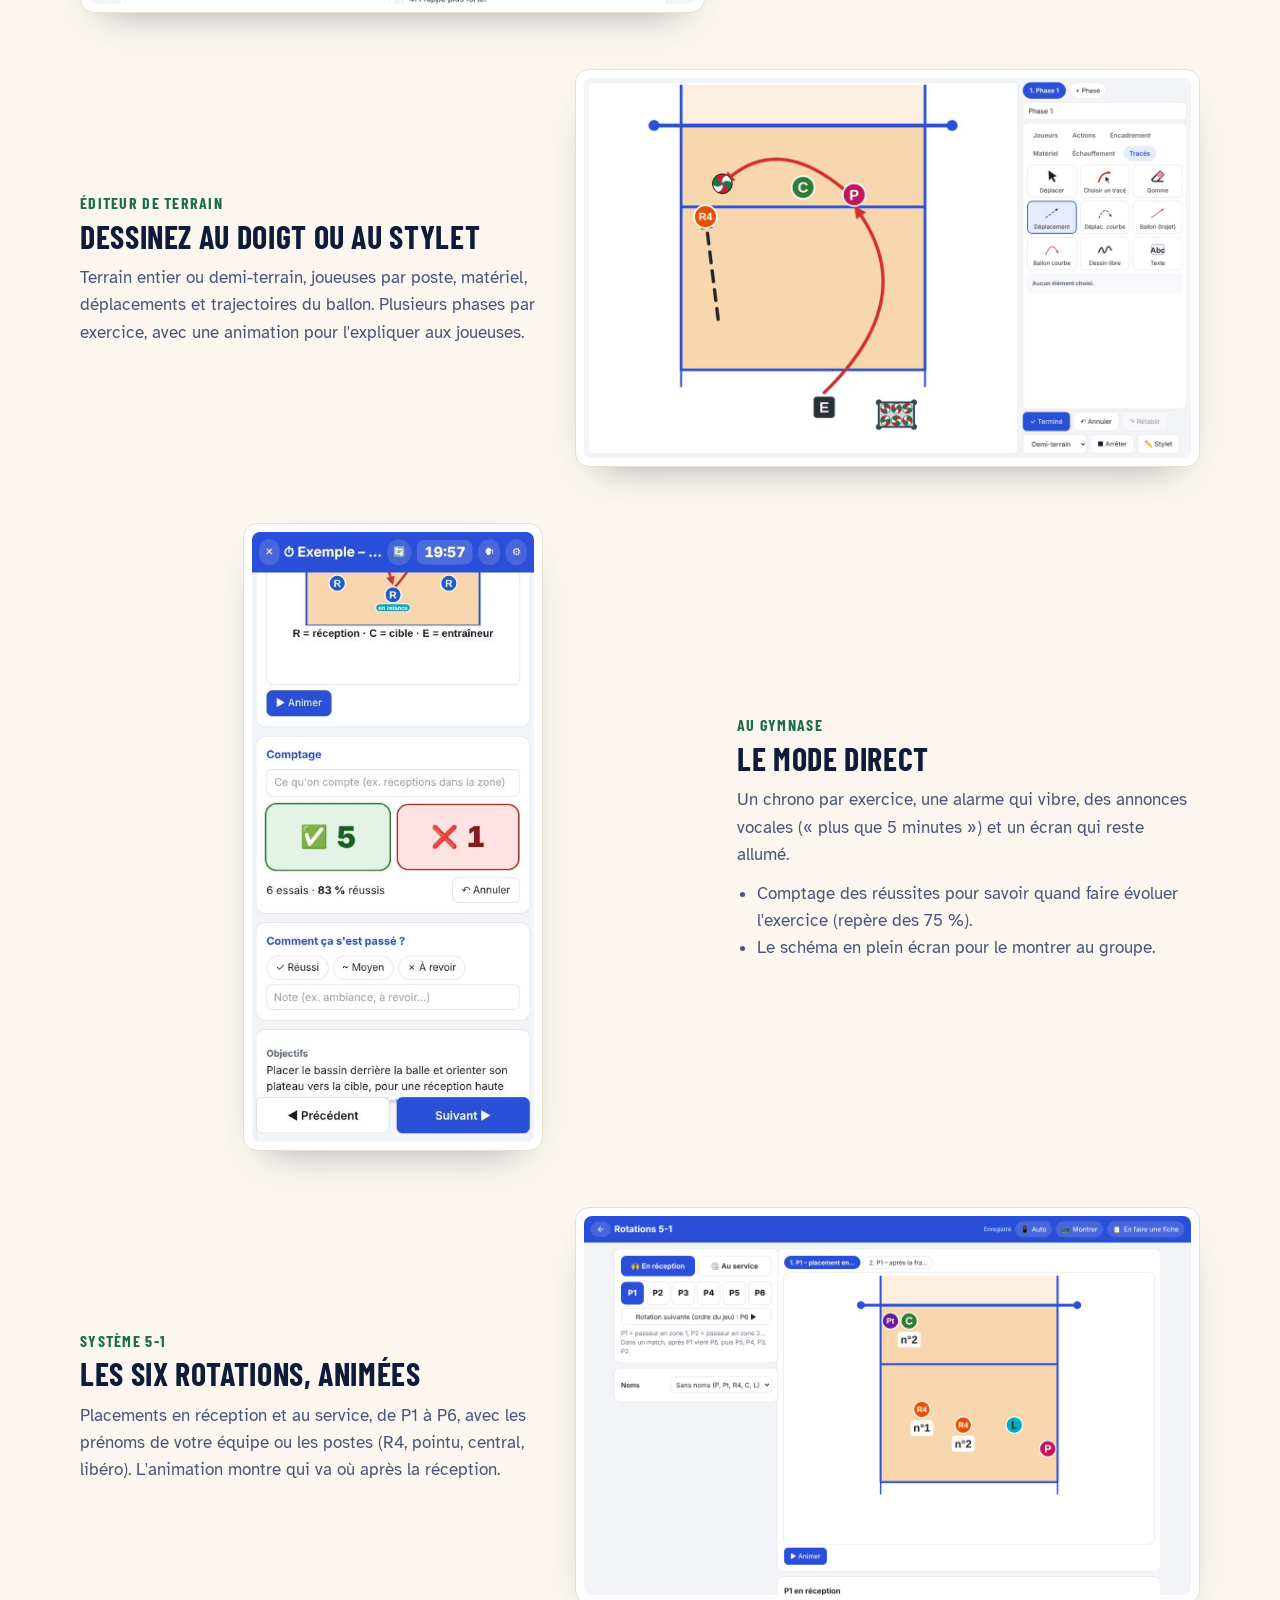
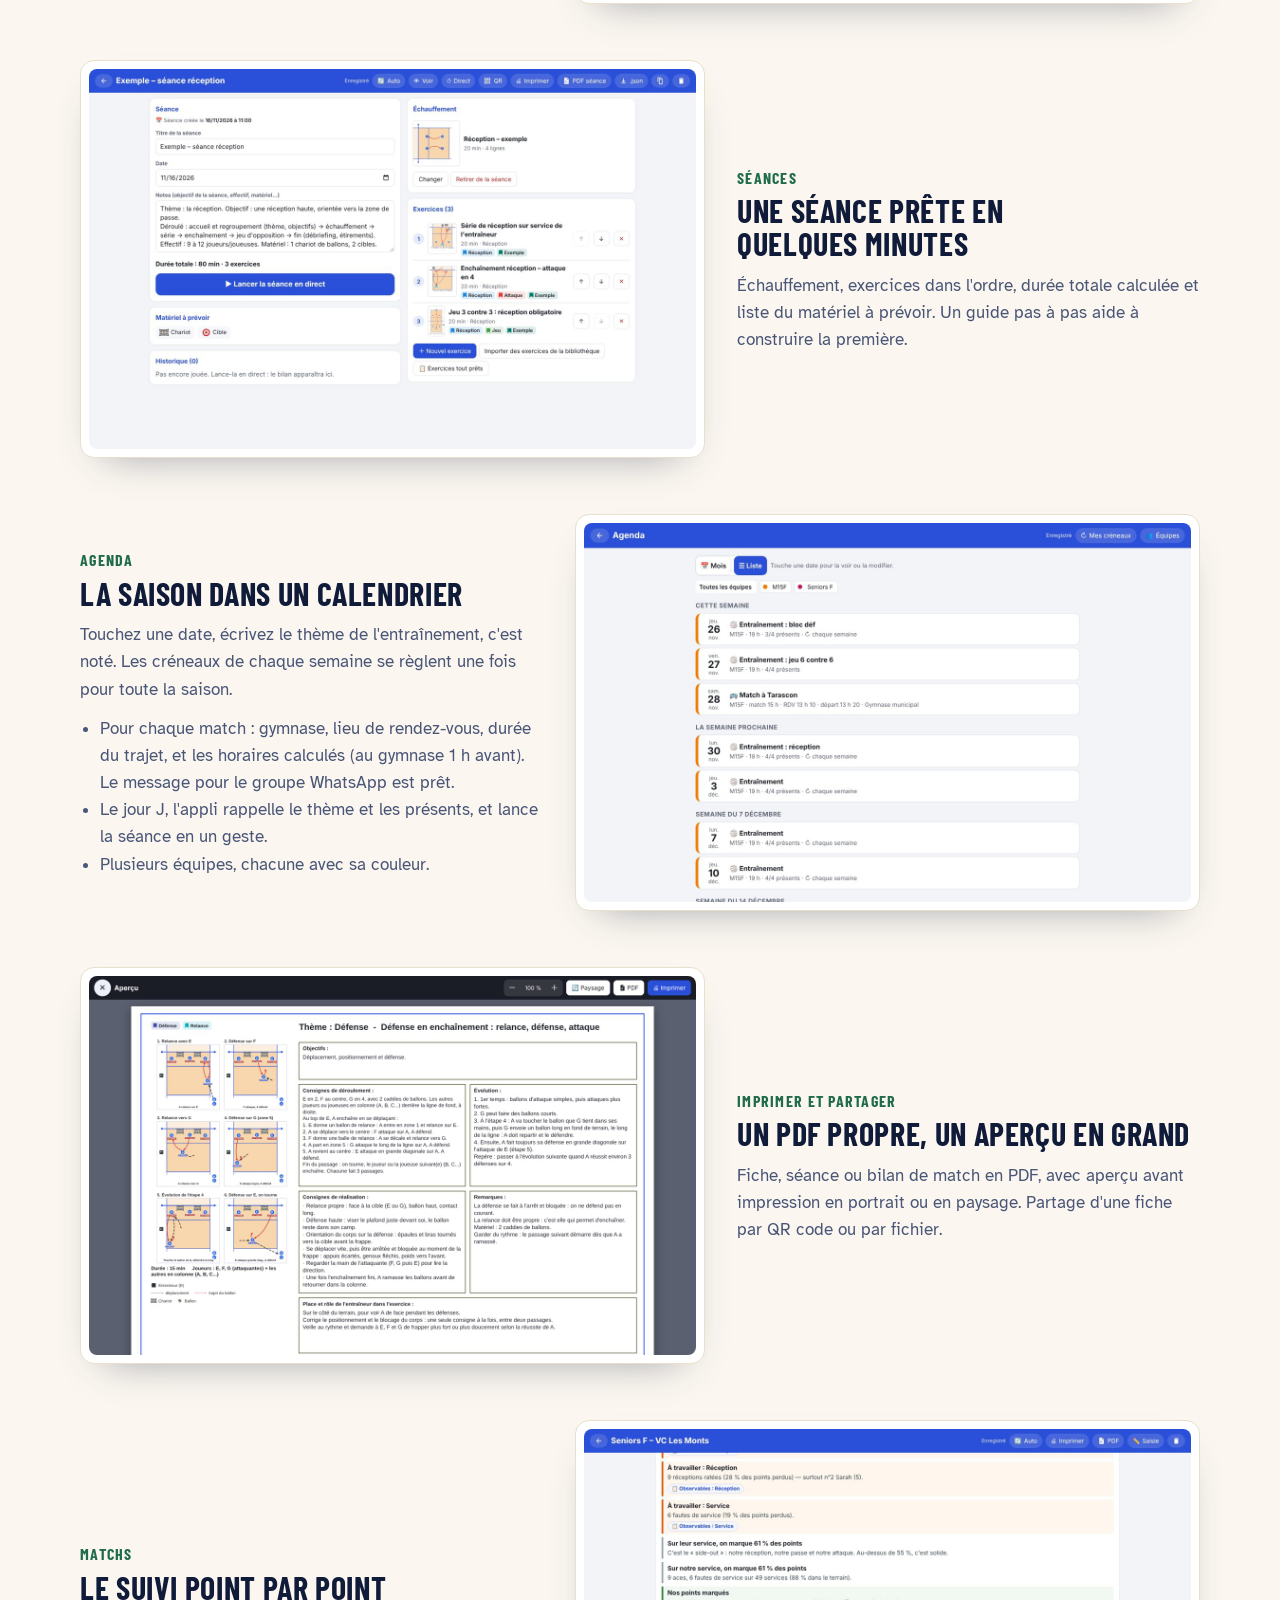
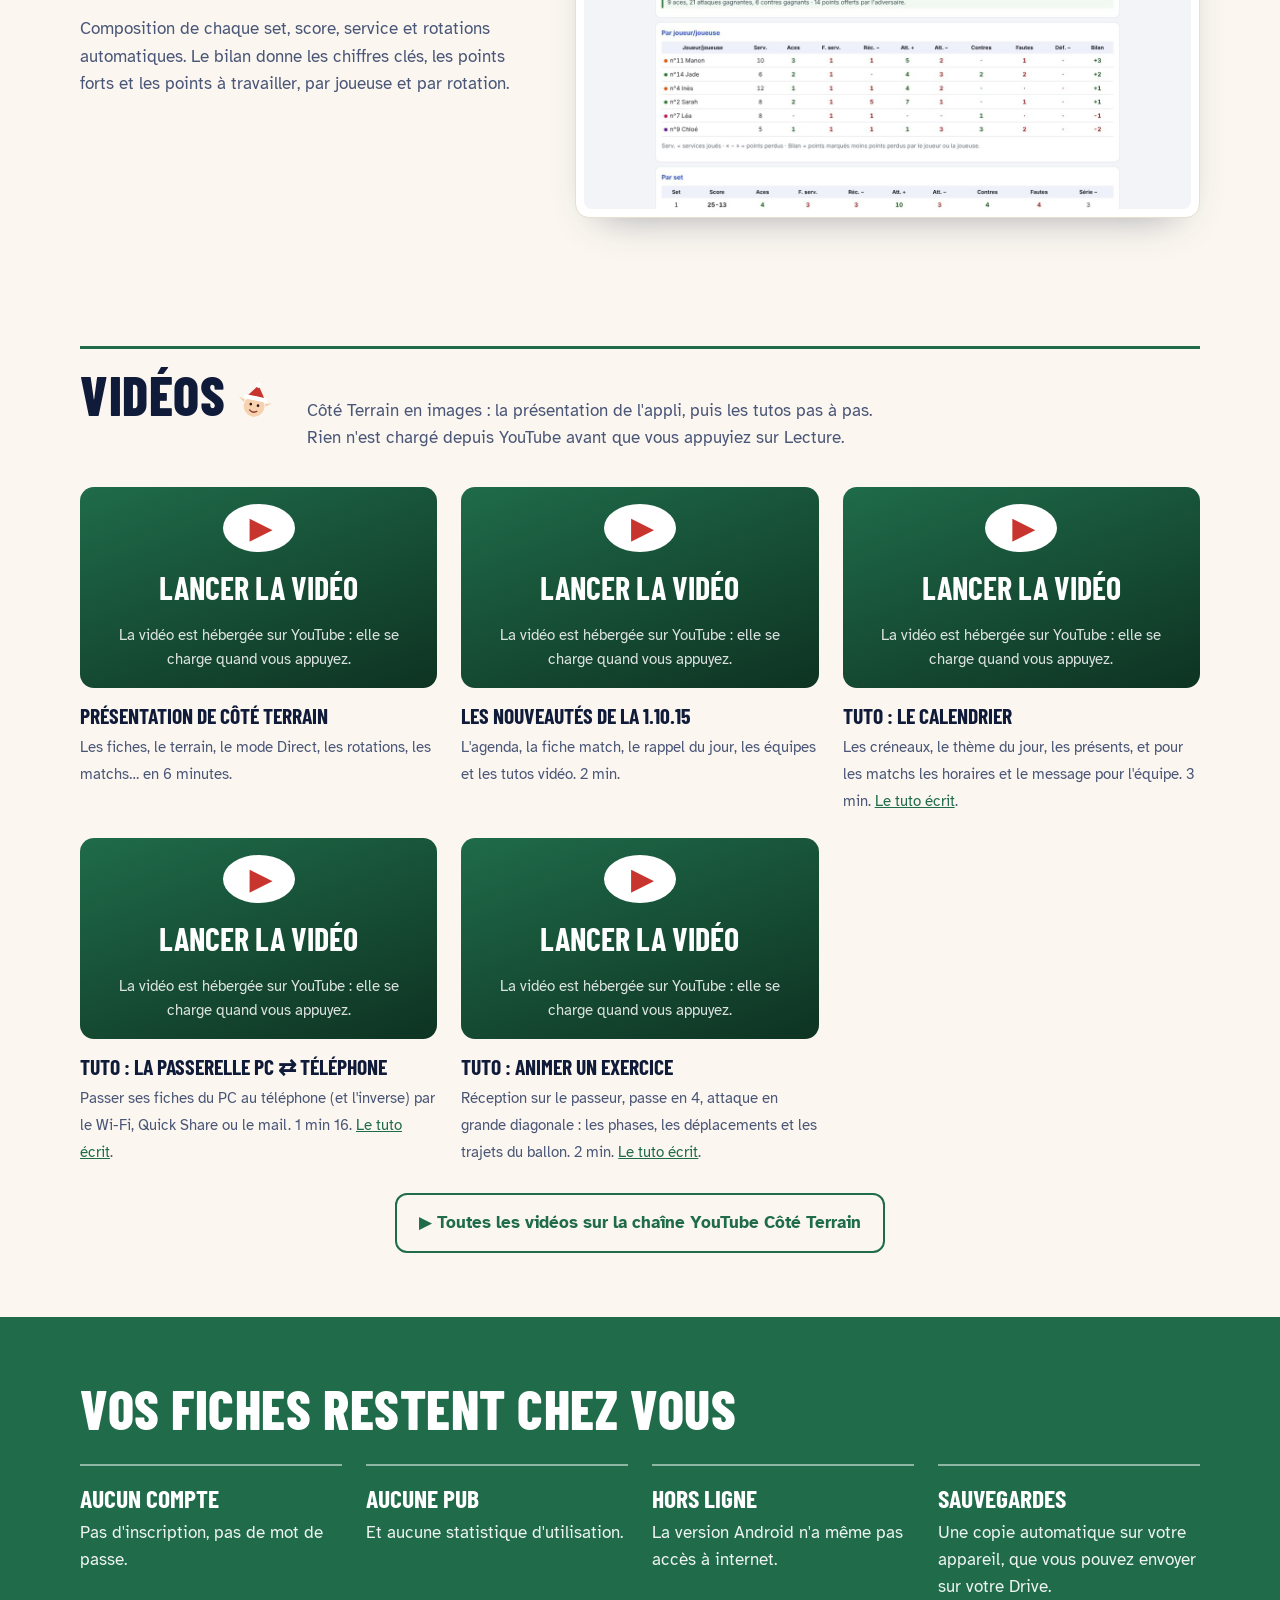
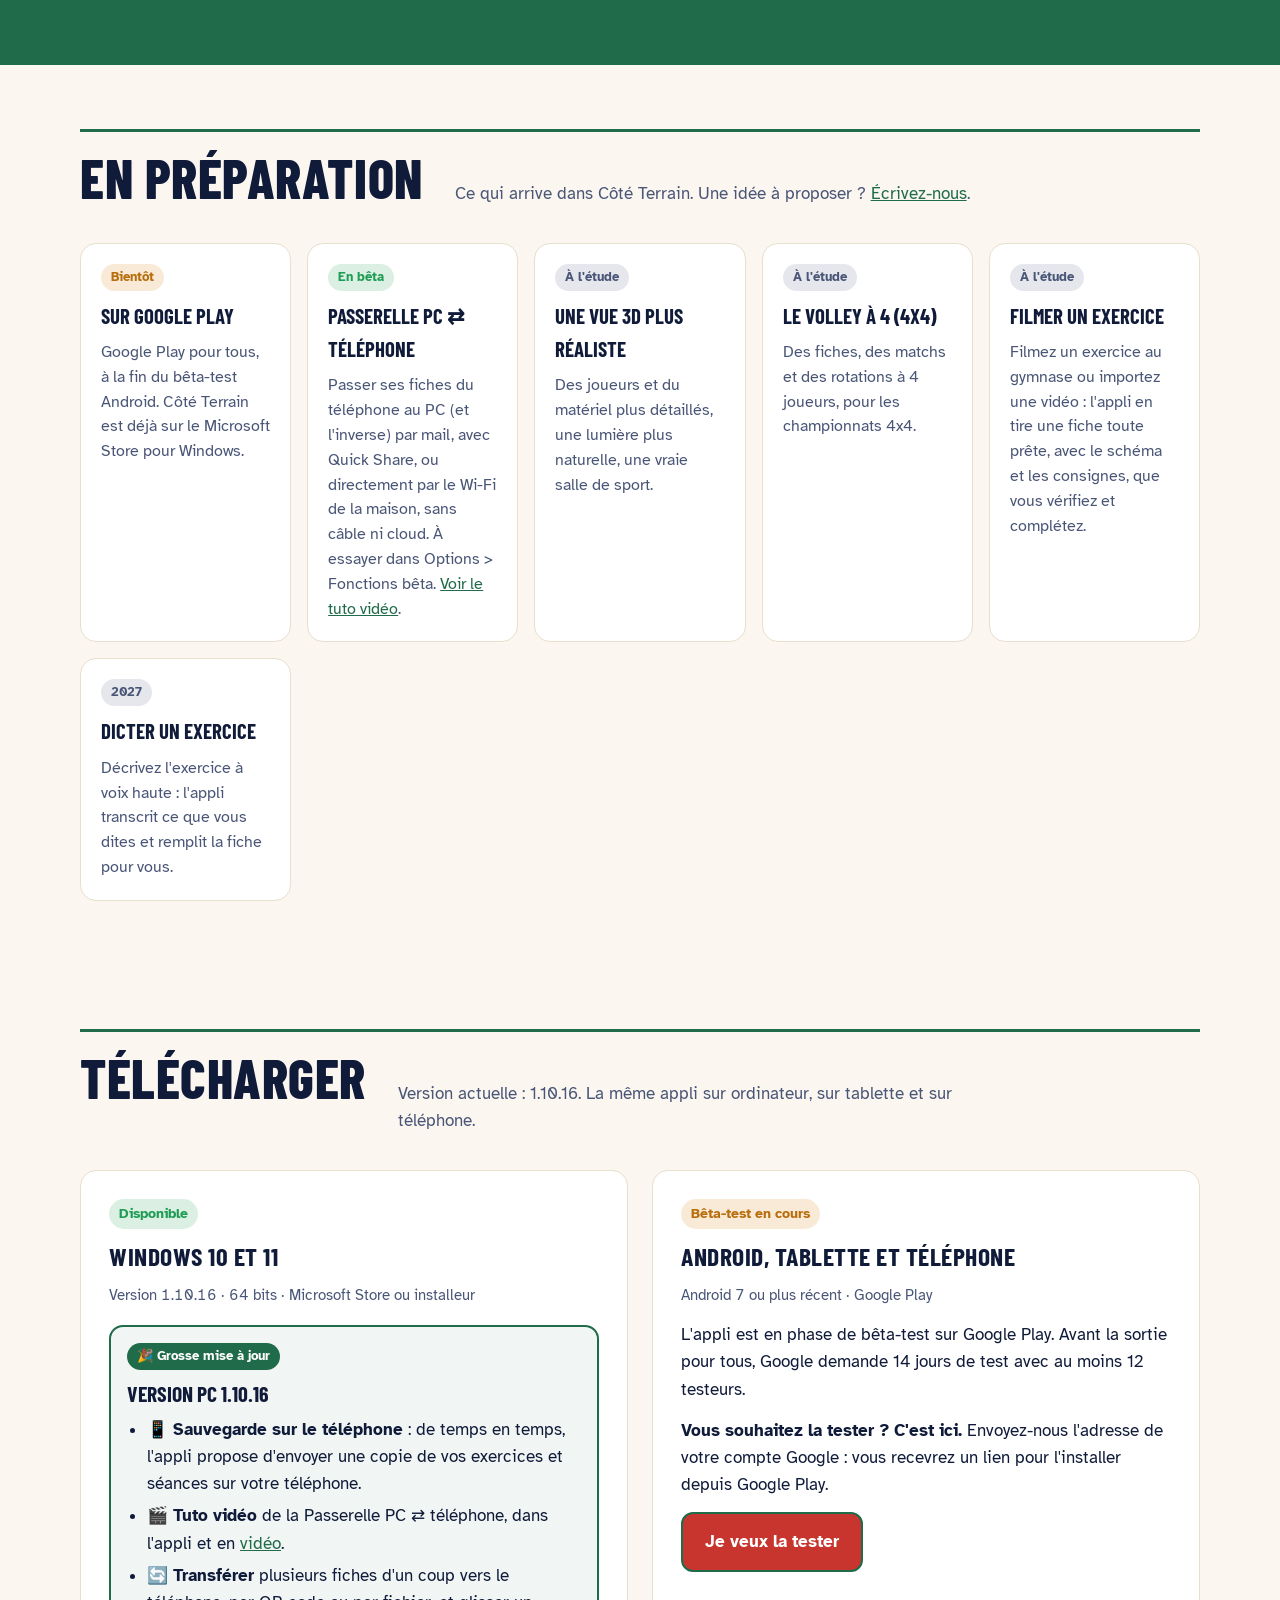
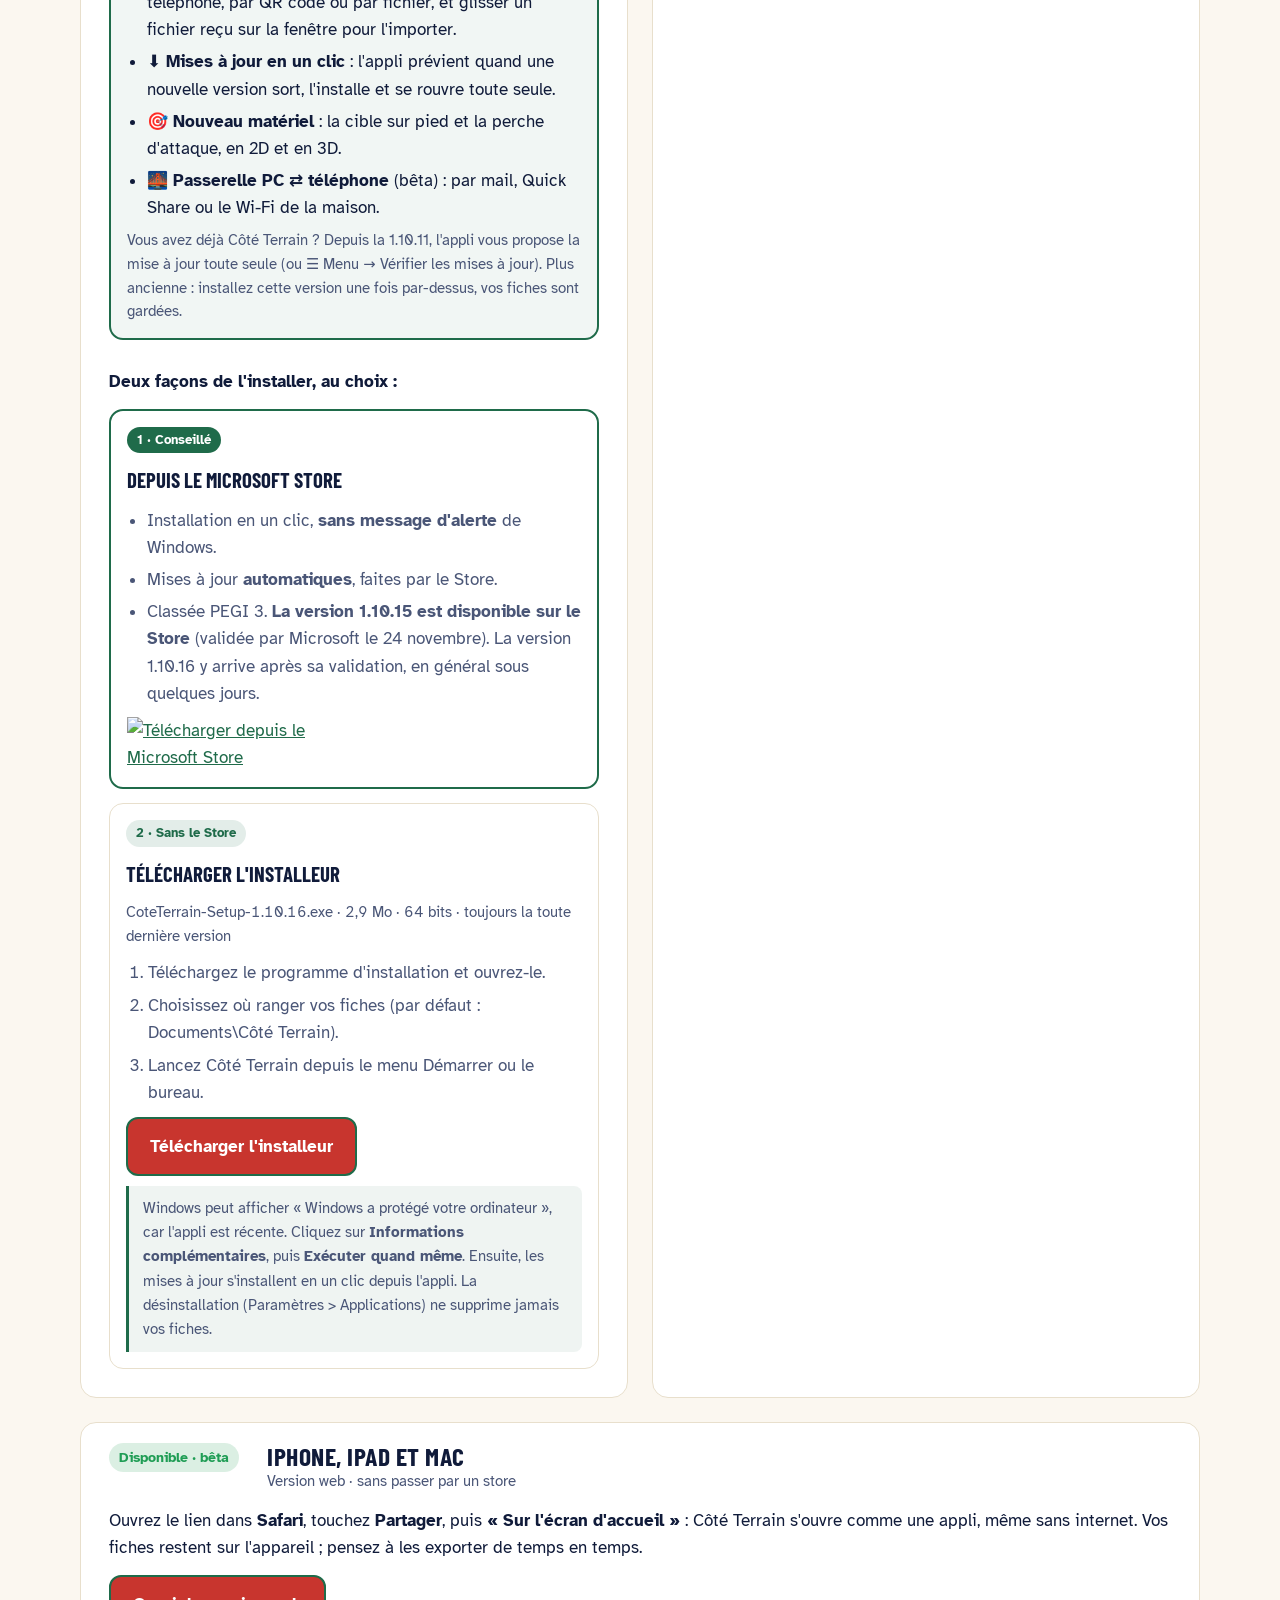
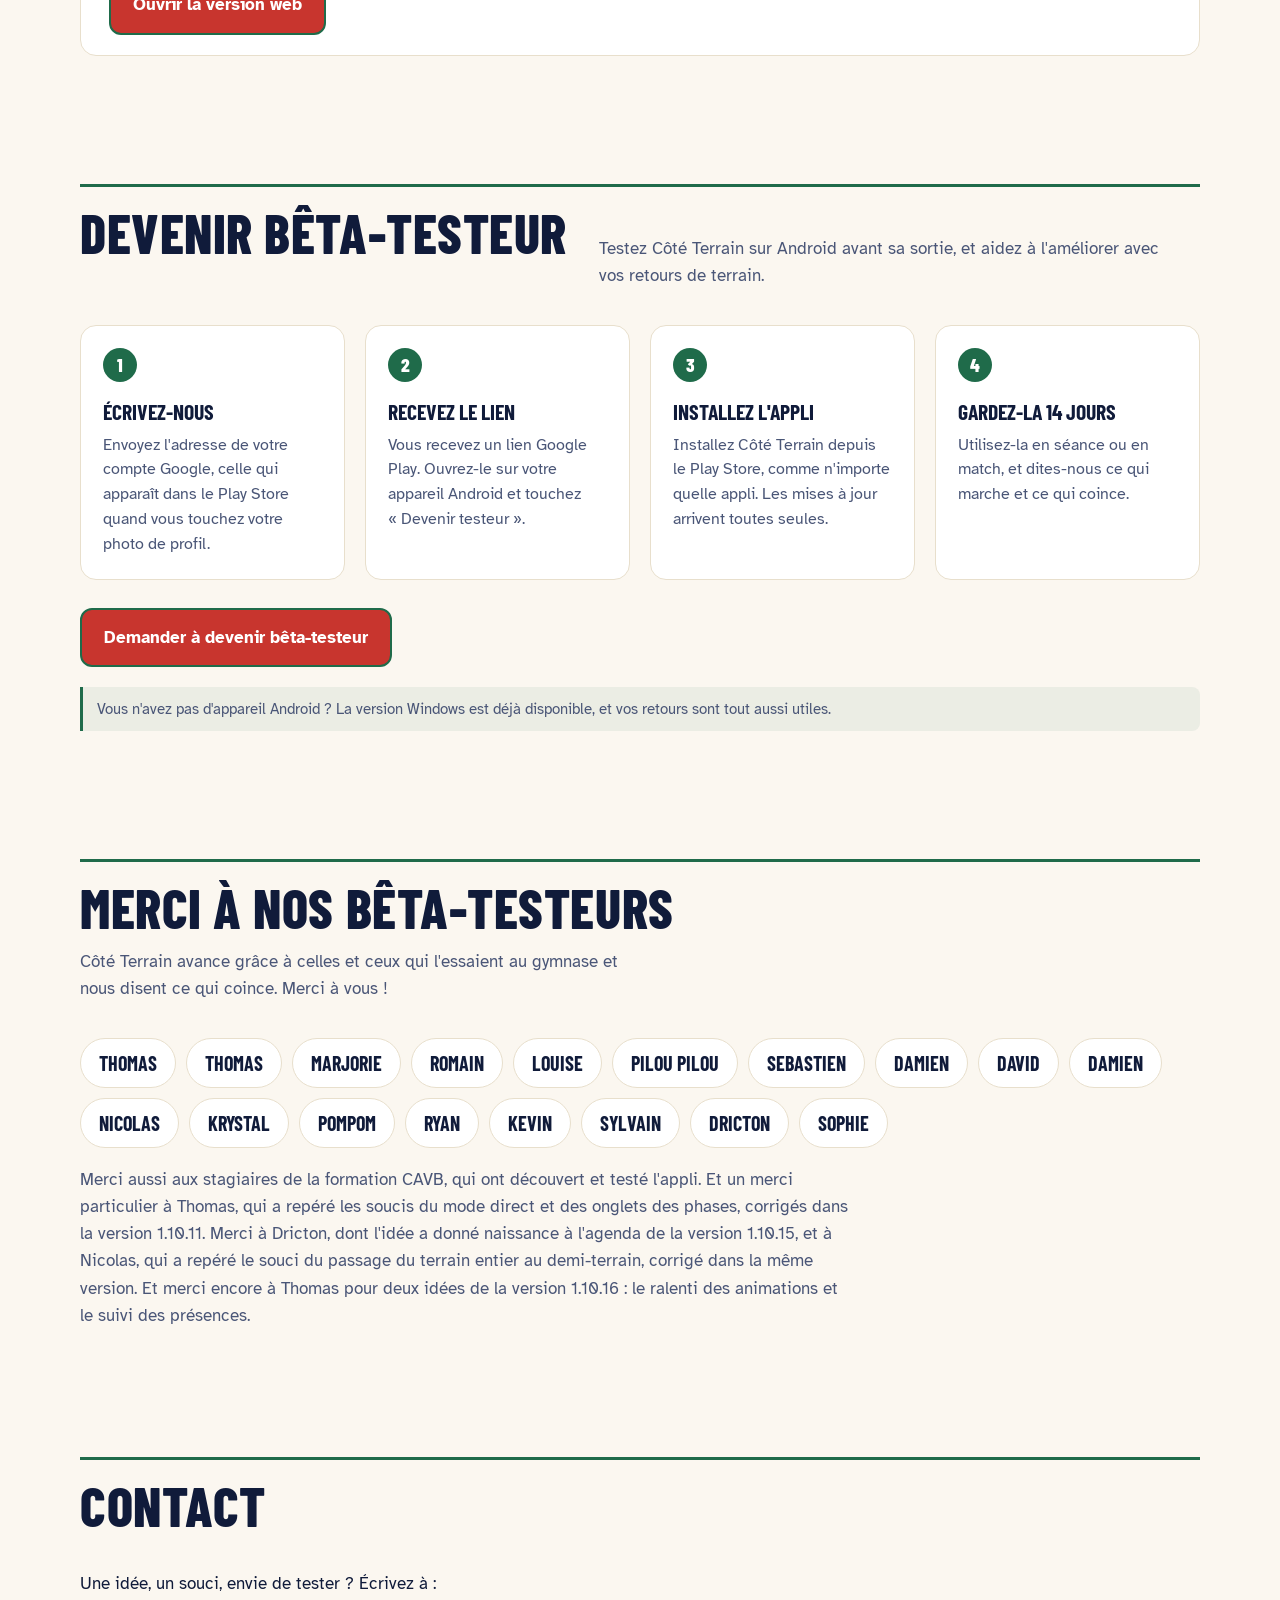
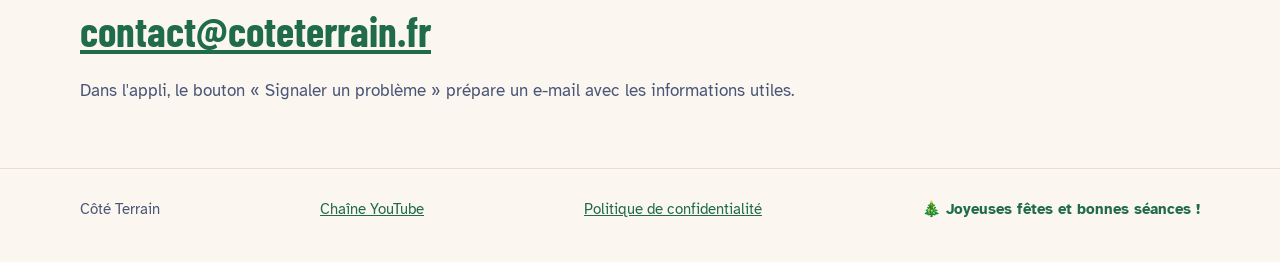
==== commit 1325f49d: "Site : merci à Thomas pour le ralenti et les présences (index.html) Co-Authored-By: Claude Opus 5.5 " ====
--- a/index.html
+++ b/index.html
@@ -399,7 +399,7 @@
       <li>Dricton</li>
       <li>Sophie</li>
     </ul>
-    <p class="merci-note">Merci aussi aux stagiaires de la formation CAVB, qui ont découvert et testé l'appli. Et un merci particulier à Thomas, qui a repéré les soucis du mode direct et des onglets des phases, corrigés dans la version 1.10.11. Merci à Dricton, dont l'idée a donné naissance à l'agenda de la version 1.10.15, et à Nicolas, qui a repéré le souci du passage du terrain entier au demi-terrain, corrigé dans la même version. Et merci encore à Thomas pour l'idée du suivi des présences de la version 1.10.16.</p>
+    <p class="merci-note">Merci aussi aux stagiaires de la formation CAVB, qui ont découvert et testé l'appli. Et un merci particulier à Thomas, qui a repéré les soucis du mode direct et des onglets des phases, corrigés dans la version 1.10.11. Merci à Dricton, dont l'idée a donné naissance à l'agenda de la version 1.10.15, et à Nicolas, qui a repéré le souci du passage du terrain entier au demi-terrain, corrigé dans la même version. Et merci encore à Thomas pour deux idées de la version 1.10.16 : le ralenti des animations et le suivi des présences.</p>
   </div>
 </section>
 
--- a/style.css
+++ b/style.css
@@ -329,5 +329,12 @@
 .noel-bulle { position: absolute; left: 50%; top: 46px; transform: translateX(-50%); width: max-content; max-width: 260px; z-index: 5; background: #fff; color: var(--encre);
   border: 1px solid var(--trait); border-radius: 12px; padding: 8px 12px; font: 400 .95rem var(--texte); text-transform: none; letter-spacing: 0; box-shadow: 0 6px 18px rgba(0,0,0,.12); }
 .noel-voeux { color: #1F6B4A; font-weight: 700; }
+/* Les autres pages : neige derrière le texte, bouton fixe en bas à droite, et un petit sapin à côté du titre */
+.noel-flocons.page { position: fixed; z-index: 0; }
+html.noel main { position: relative; z-index: 1; }
+html.noel main:not(:has(.ouverture)) h1::after { content: " 🎄"; }
+html.noel .video { background: linear-gradient(160deg, #1F6B4A, #0E3322); }
+html.noel .video-icone { color: #C8352E; }
+.noel-neige.fixe { position: fixed; right: 14px; bottom: 14px; z-index: 30; box-shadow: 0 4px 14px rgba(0,0,0,.12); }
 @media (prefers-reduced-motion: reduce) { html.noel .entete::after { animation: none; } .noel-traineau { display: none; } }
 @media print { .noel-flocons, .noel-neige, .noel-traineau, .noel-lutin, html.noel .entete::after { display: none; } }
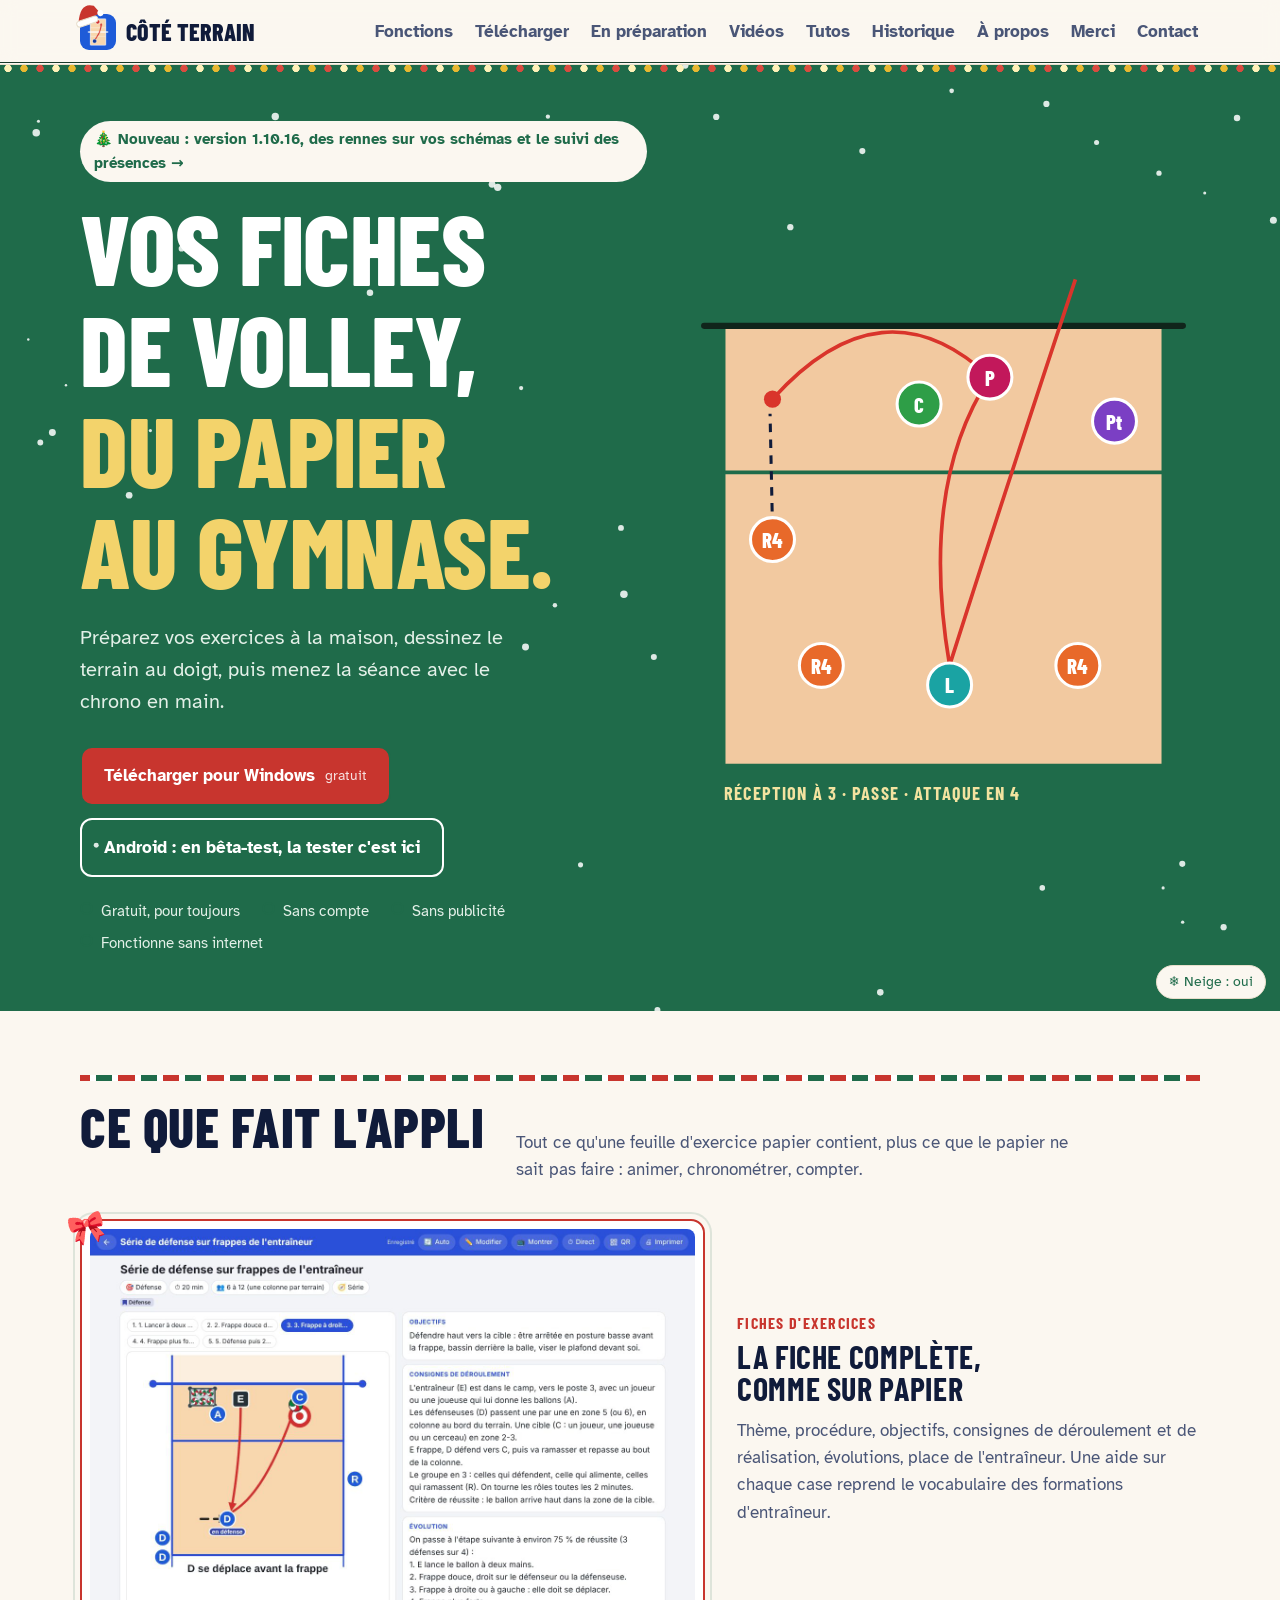
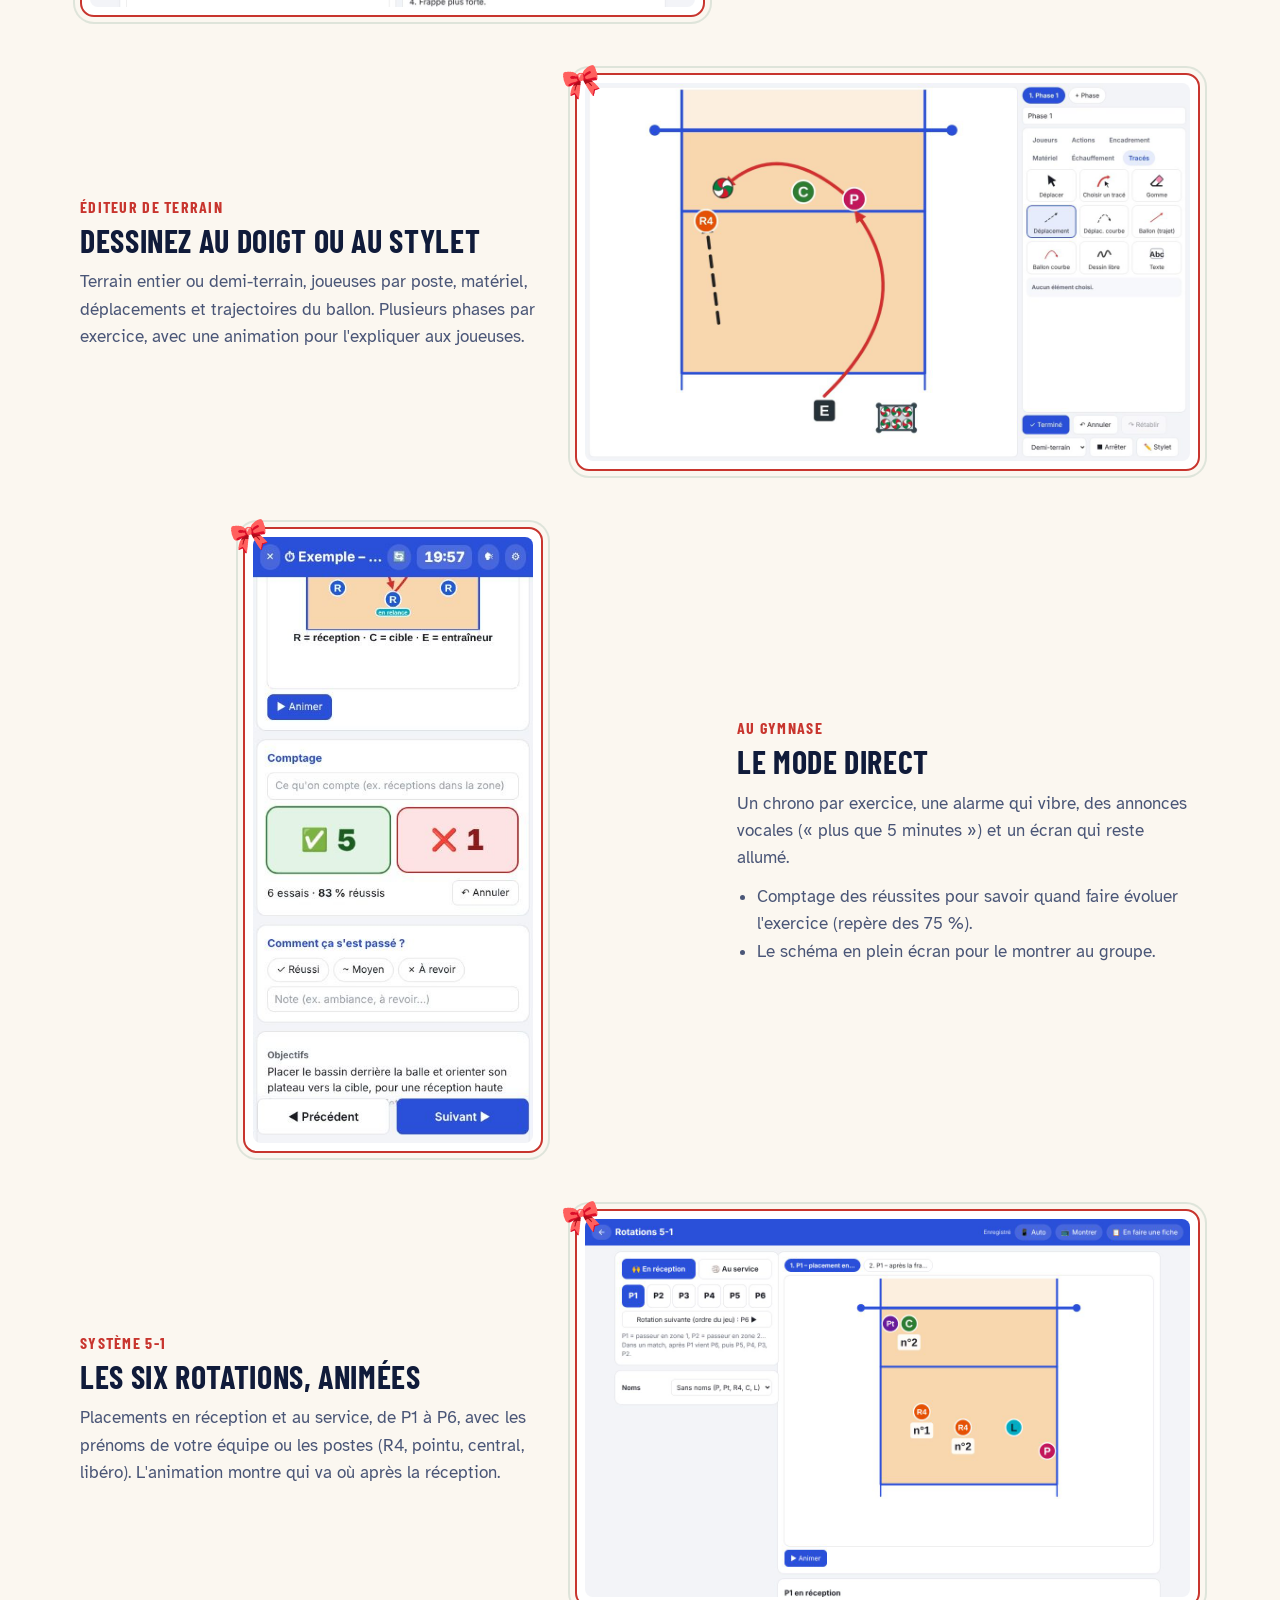
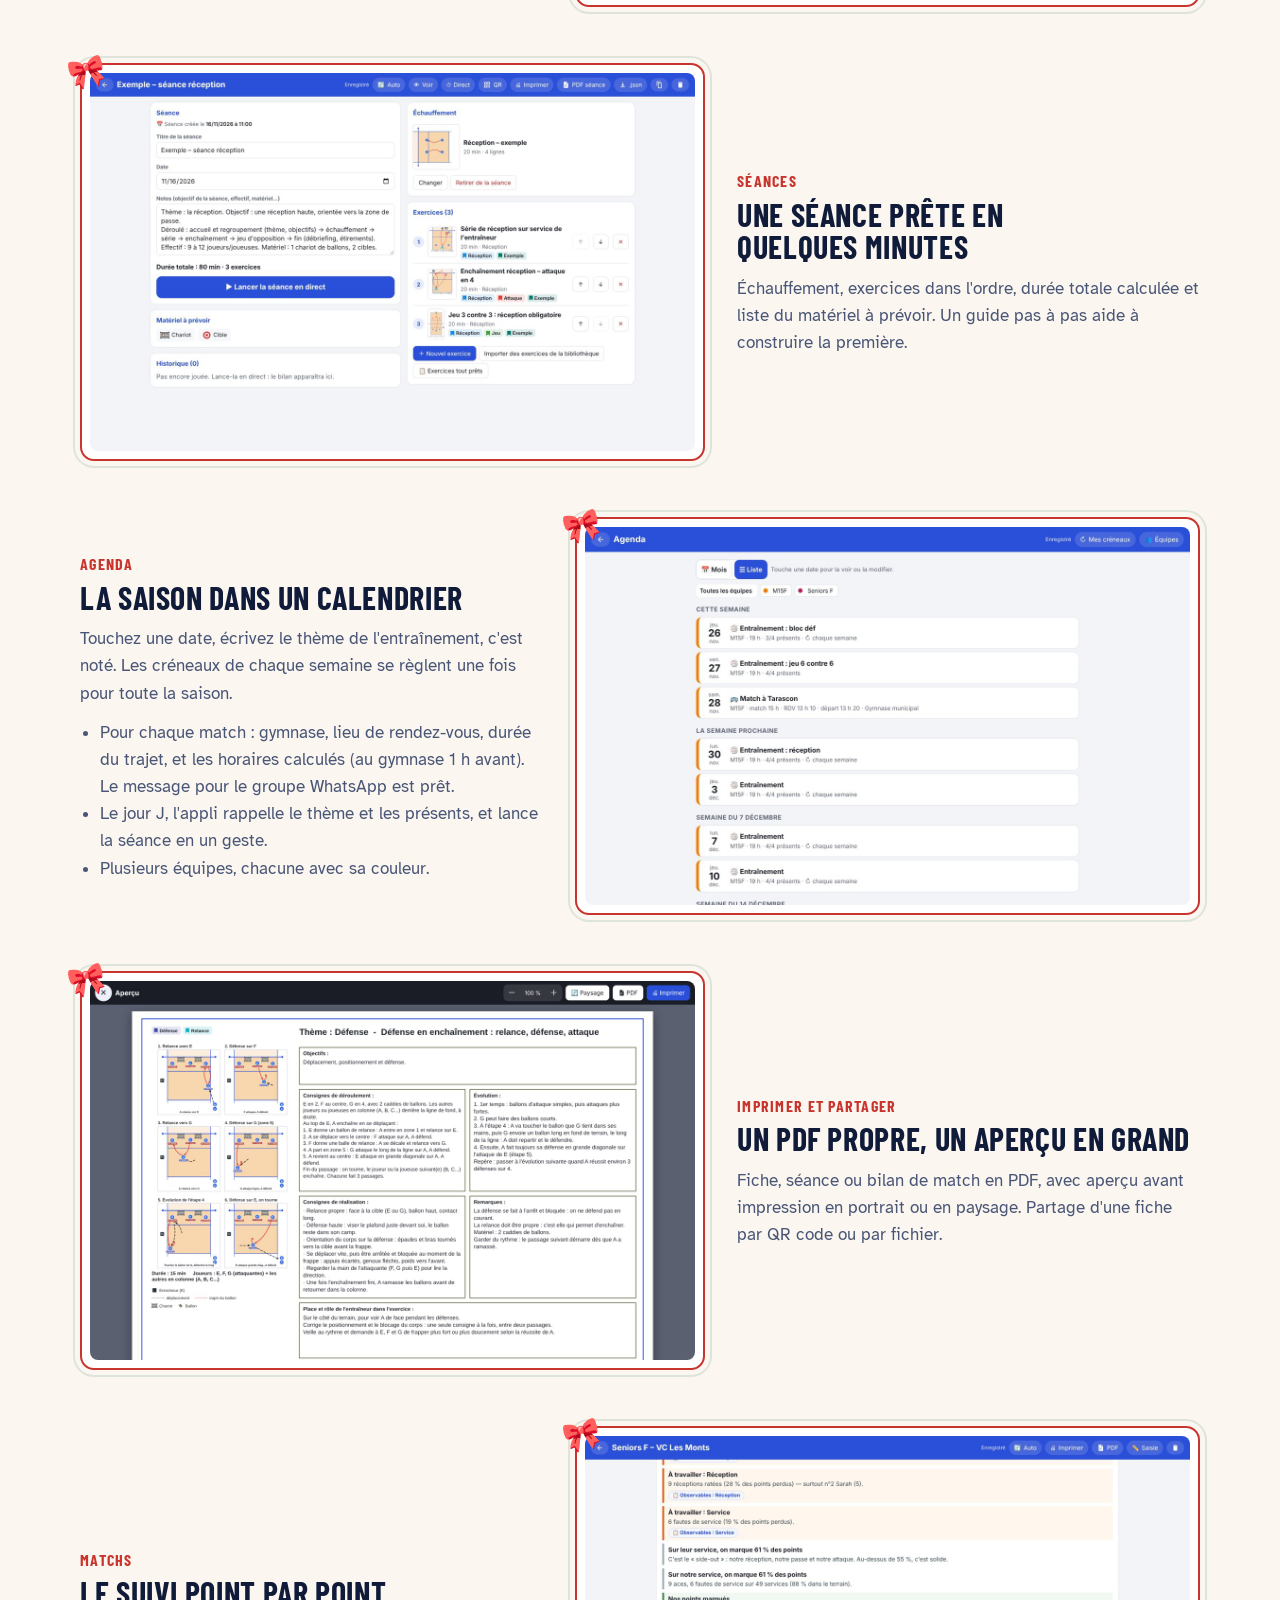
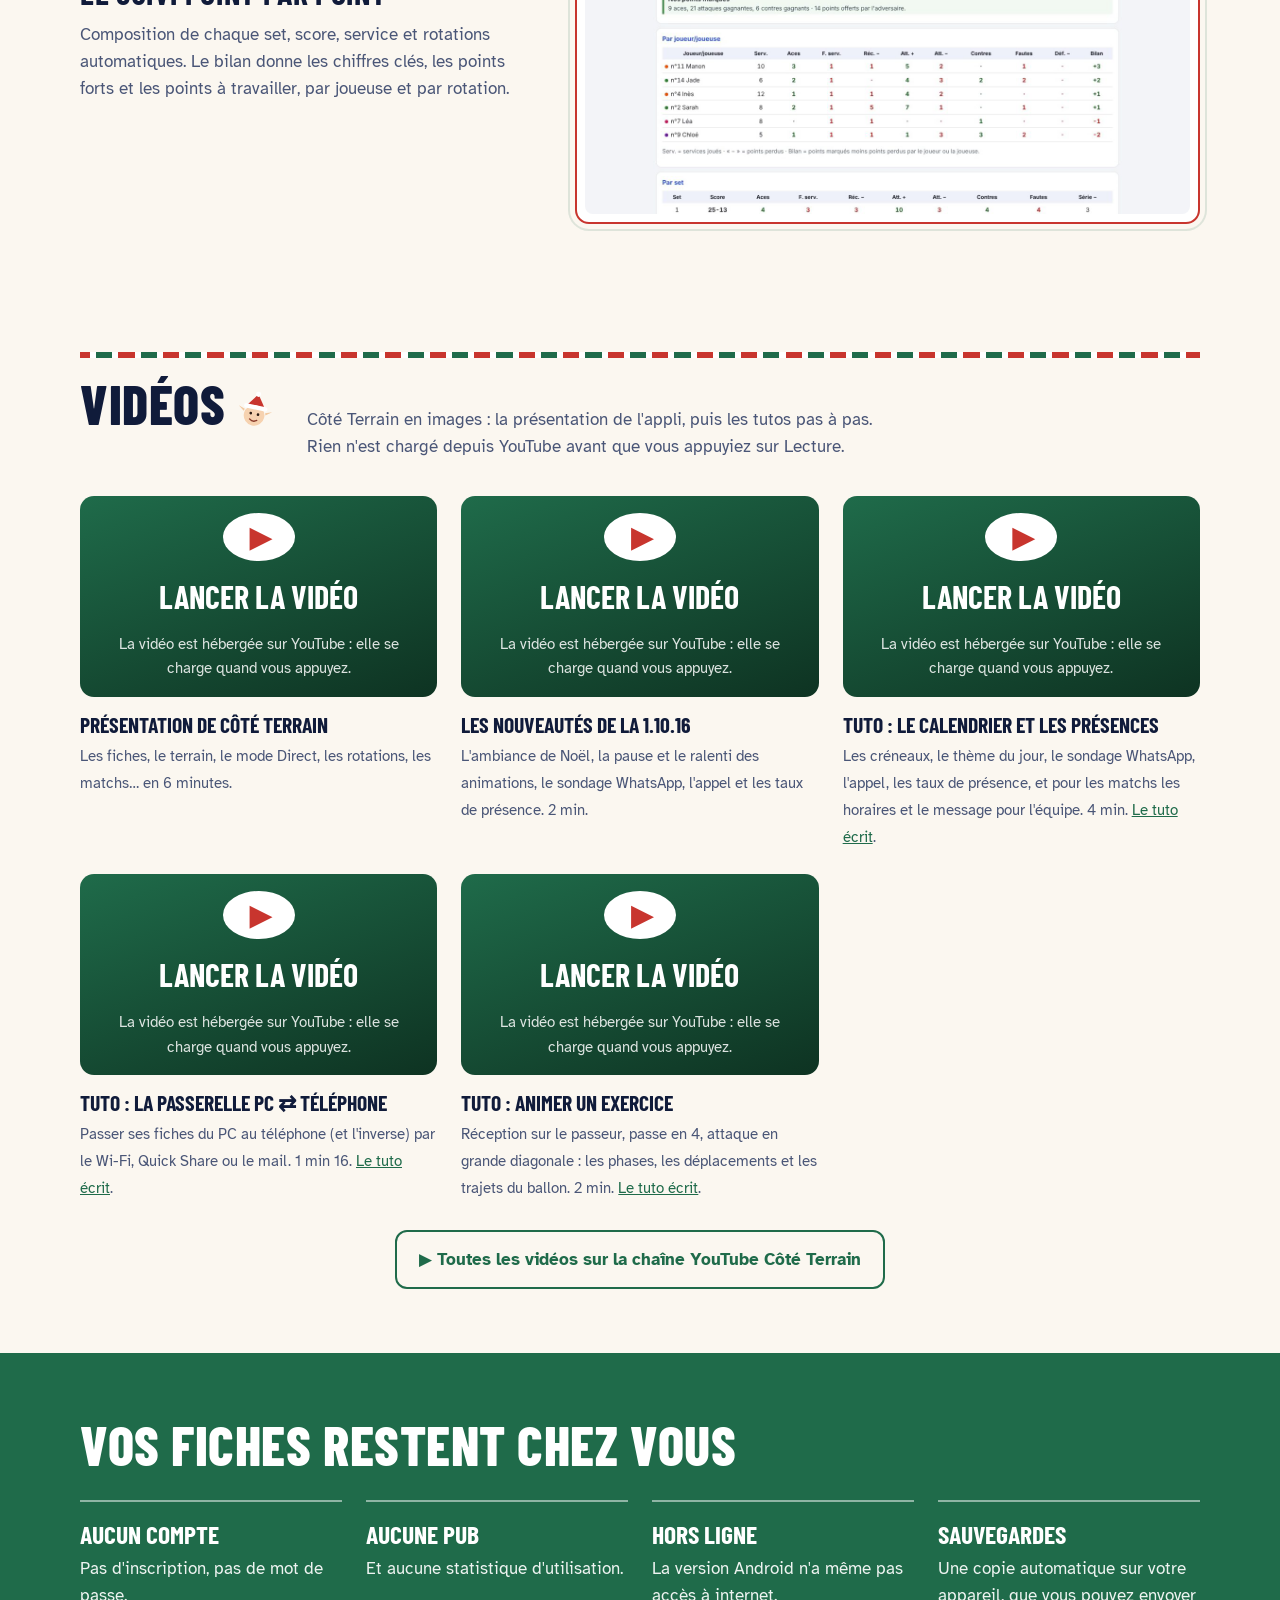
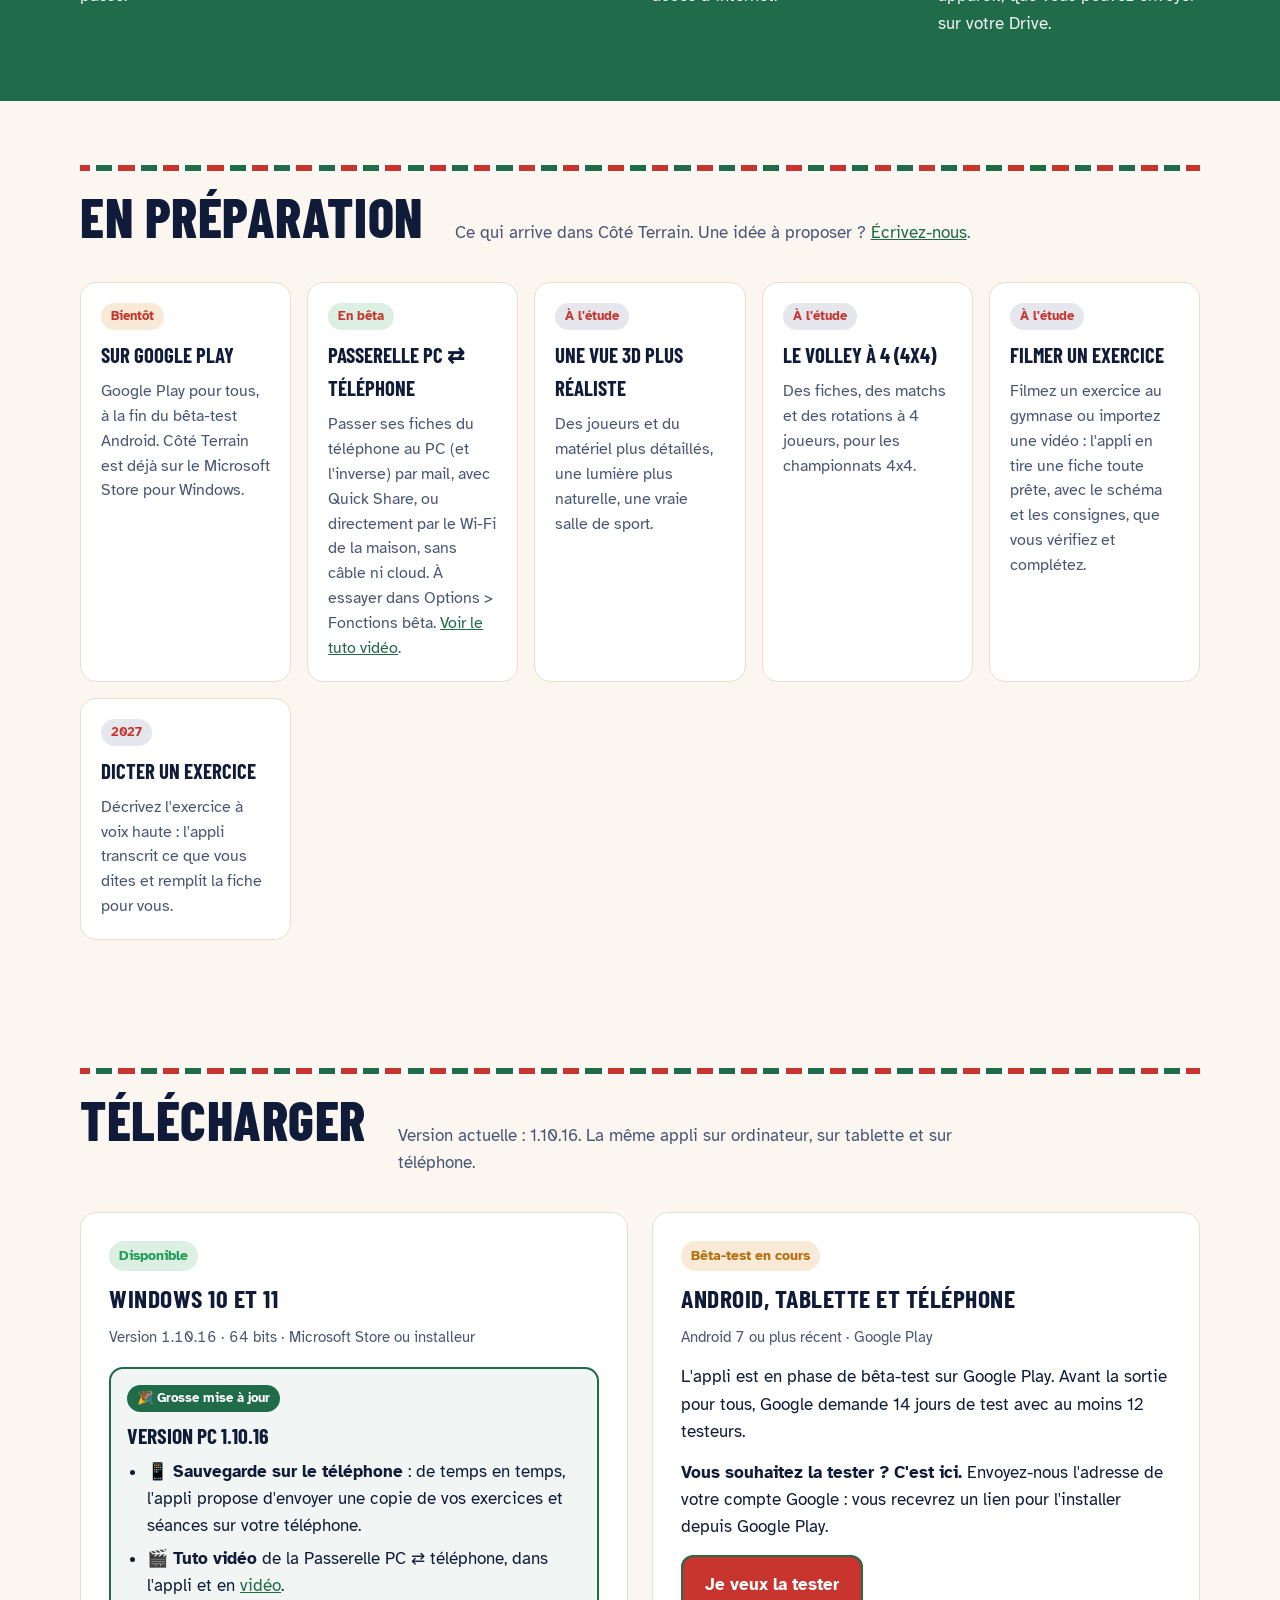
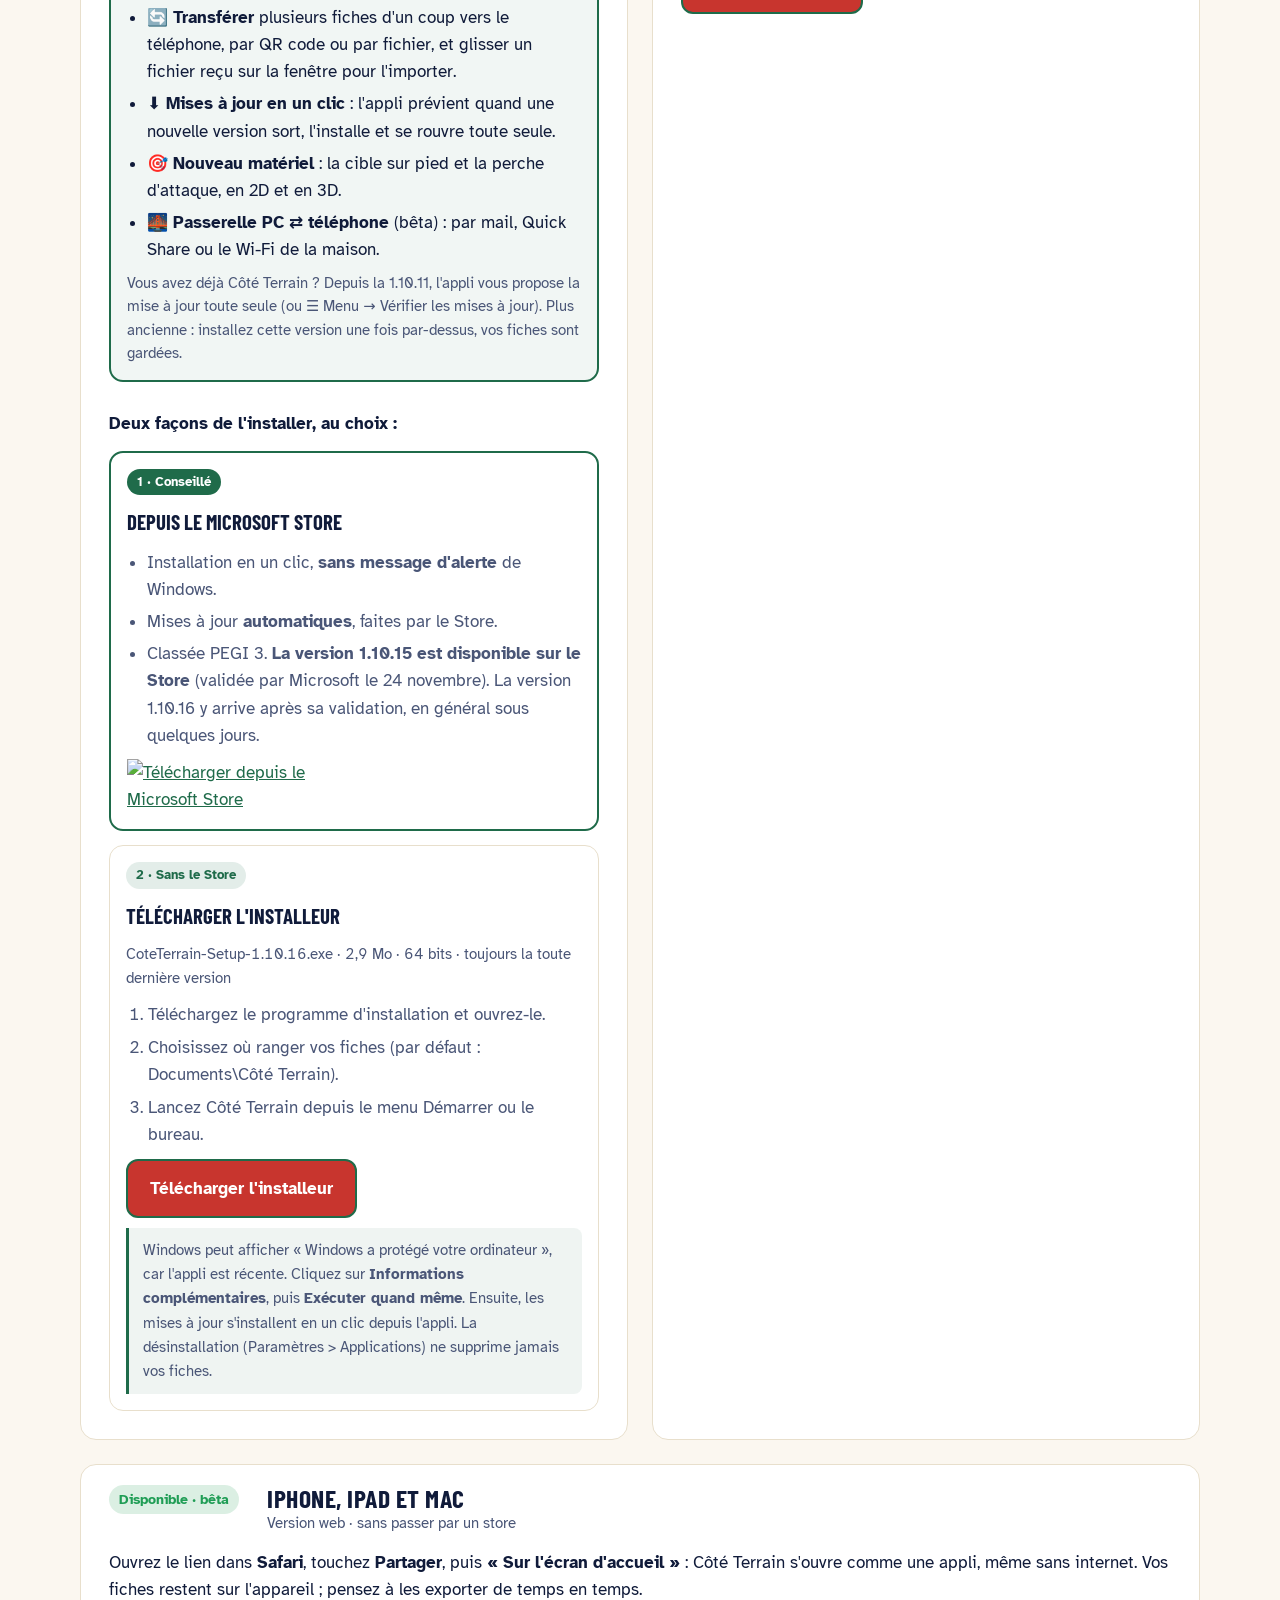
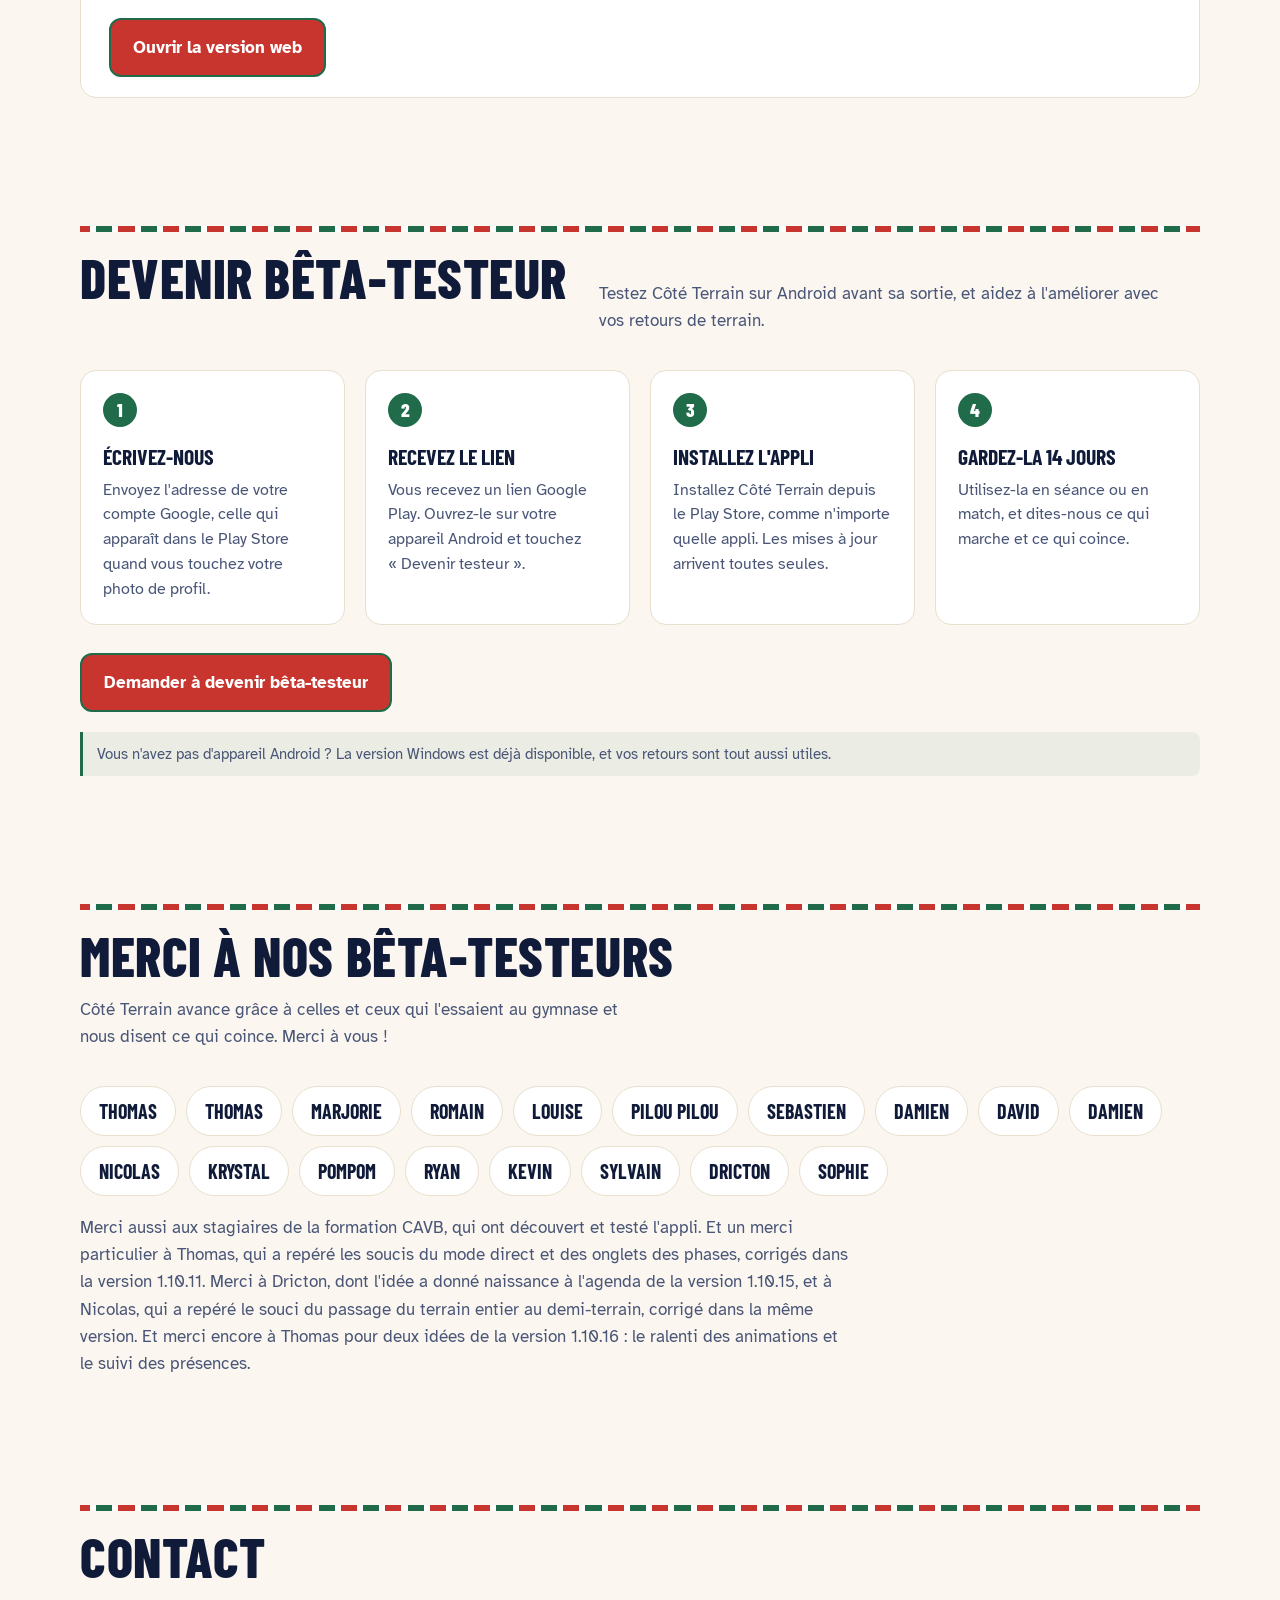
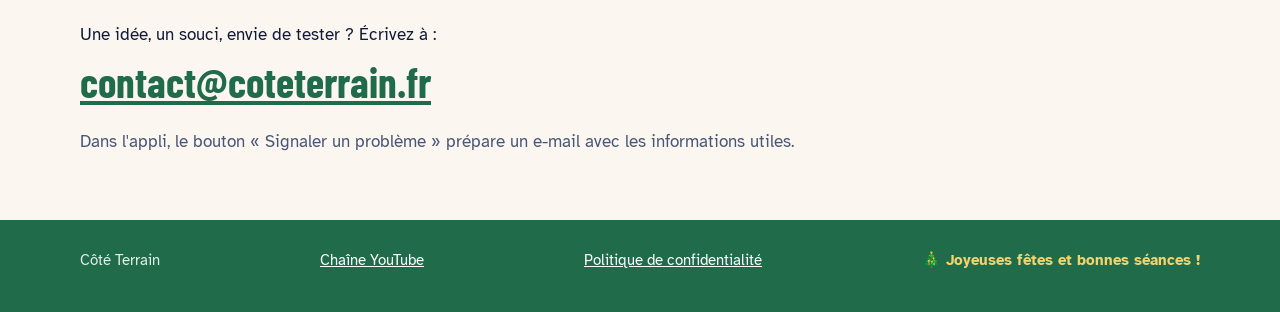
==== commit 9f4ebe5f: "Site : Noël sur tout le site et vidéos 1.10.16 (index.html) Co-Authored-By: Claude Opus 5.5 <noreply" ====
--- a/index.html
+++ b/index.html
@@ -183,16 +183,16 @@
         <figcaption><strong>Présentation de Côté Terrain</strong><span>Les fiches, le terrain, le mode Direct, les rotations, les matchs… en 6 minutes.</span></figcaption>
       </figure>
       <figure>
-        <div class="video" data-yt="wtkuIBzeYwM" data-titre="Côté Terrain · Les nouveautés de la 1.10.15">
+        <div class="video" data-yt="OshE0LekmUs" data-titre="Côté Terrain · Les nouveautés de la 1.10.16">
           <div class="video-attente"><span class="video-icone" aria-hidden="true">▶</span><strong>Bientôt en ligne</strong><span>En attendant, tout est dans l'<a href="historique.html">historique</a>.</span></div>
         </div>
-        <figcaption><strong>Les nouveautés de la 1.10.15</strong><span>L'agenda, la fiche match, le rappel du jour, les équipes et les tutos vidéo. 2 min.</span></figcaption>
+        <figcaption><strong>Les nouveautés de la 1.10.16</strong><span>L'ambiance de Noël, la pause et le ralenti des animations, le sondage WhatsApp, l'appel et les taux de présence. 2 min.</span></figcaption>
       </figure>
       <figure>
-        <div class="video" data-yt="r3II_mcF6H4" data-titre="Côté Terrain · Le calendrier">
+        <div class="video" data-yt="Ki1nI3MnDLU" data-titre="Côté Terrain · Le calendrier et les présences">
           <div class="video-attente"><span class="video-icone" aria-hidden="true">▶</span><strong>Bientôt en ligne</strong><span>En attendant, le tuto écrit est sur la page <a href="tutos.html#calendrier">Tutos</a>.</span></div>
         </div>
-        <figcaption><strong>Tuto : le calendrier</strong><span>Les créneaux, le thème du jour, les présents, et pour les matchs les horaires et le message pour l'équipe. 3 min. <a href="tutos.html#calendrier">Le tuto écrit</a>.</span></figcaption>
+        <figcaption><strong>Tuto : le calendrier et les présences</strong><span>Les créneaux, le thème du jour, le sondage WhatsApp, l'appel, les taux de présence, et pour les matchs les horaires et le message pour l'équipe. 4 min. <a href="tutos.html#calendrier">Le tuto écrit</a>.</span></figcaption>
       </figure>
       <figure>
         <div class="video" data-yt="jxnUSMsv0oU" data-titre="Côté Terrain · La Passerelle PC ⇄ téléphone">
--- a/style.css
+++ b/style.css
@@ -335,6 +335,16 @@
 html.noel main:not(:has(.ouverture)) h1::after { content: " 🎄"; }
 html.noel .video { background: linear-gradient(160deg, #1F6B4A, #0E3322); }
 html.noel .video-icone { color: #C8352E; }
+/* Partout : les titres de partie sur une ligne « sucre d'orge », une boule accrochée, les captures en paquet cadeau, un pied de page sapin */
+html.noel .bandeau { position: relative; border-top: 6px solid transparent; border-image: repeating-linear-gradient(90deg, #C8352E 0 16px, #fff 16px 22px, #1F6B4A 22px 38px, #fff 38px 44px) 6; }
+.noel-boule { position: absolute; right: 6%; top: -2px; width: 26px; height: 44px; transform-origin: 13px 0; animation: noel-balance 3.2s ease-in-out infinite alternate; pointer-events: none; }
+@keyframes noel-balance { from { transform: rotate(-7deg); } to { transform: rotate(7deg); } }
+html.noel .fonction figure { position: relative; border: 2px solid #C8352E; box-shadow: 0 0 0 5px #FBF7F0, 0 0 0 7px #1F6B4A22; }
+html.noel .fonction figure::before { content: "🎀"; position: absolute; left: -14px; top: -16px; font-size: 1.9rem; transform: rotate(-14deg); z-index: 2; }
+html.noel .fonction .etiquette, html.noel .projets .statut { color: #C8352E; }
+html.noel footer { background: #1F6B4A; color: #E3F0E8; border-top: 0; }
+html.noel footer a { color: #fff; }
+html.noel footer .noel-voeux { color: #F3D36B; }
 .noel-neige.fixe { position: fixed; right: 14px; bottom: 14px; z-index: 30; box-shadow: 0 4px 14px rgba(0,0,0,.12); }
-@media (prefers-reduced-motion: reduce) { html.noel .entete::after { animation: none; } .noel-traineau { display: none; } }
-@media print { .noel-flocons, .noel-neige, .noel-traineau, .noel-lutin, html.noel .entete::after { display: none; } }
+@media (prefers-reduced-motion: reduce) { html.noel .entete::after, .noel-boule { animation: none; } .noel-traineau { display: none; } }
+@media print { .noel-flocons, .noel-neige, .noel-traineau, .noel-lutin, .noel-boule, .noel-bois, .noel-nez, html.noel .entete::after, html.noel .fonction figure::before { display: none; } }
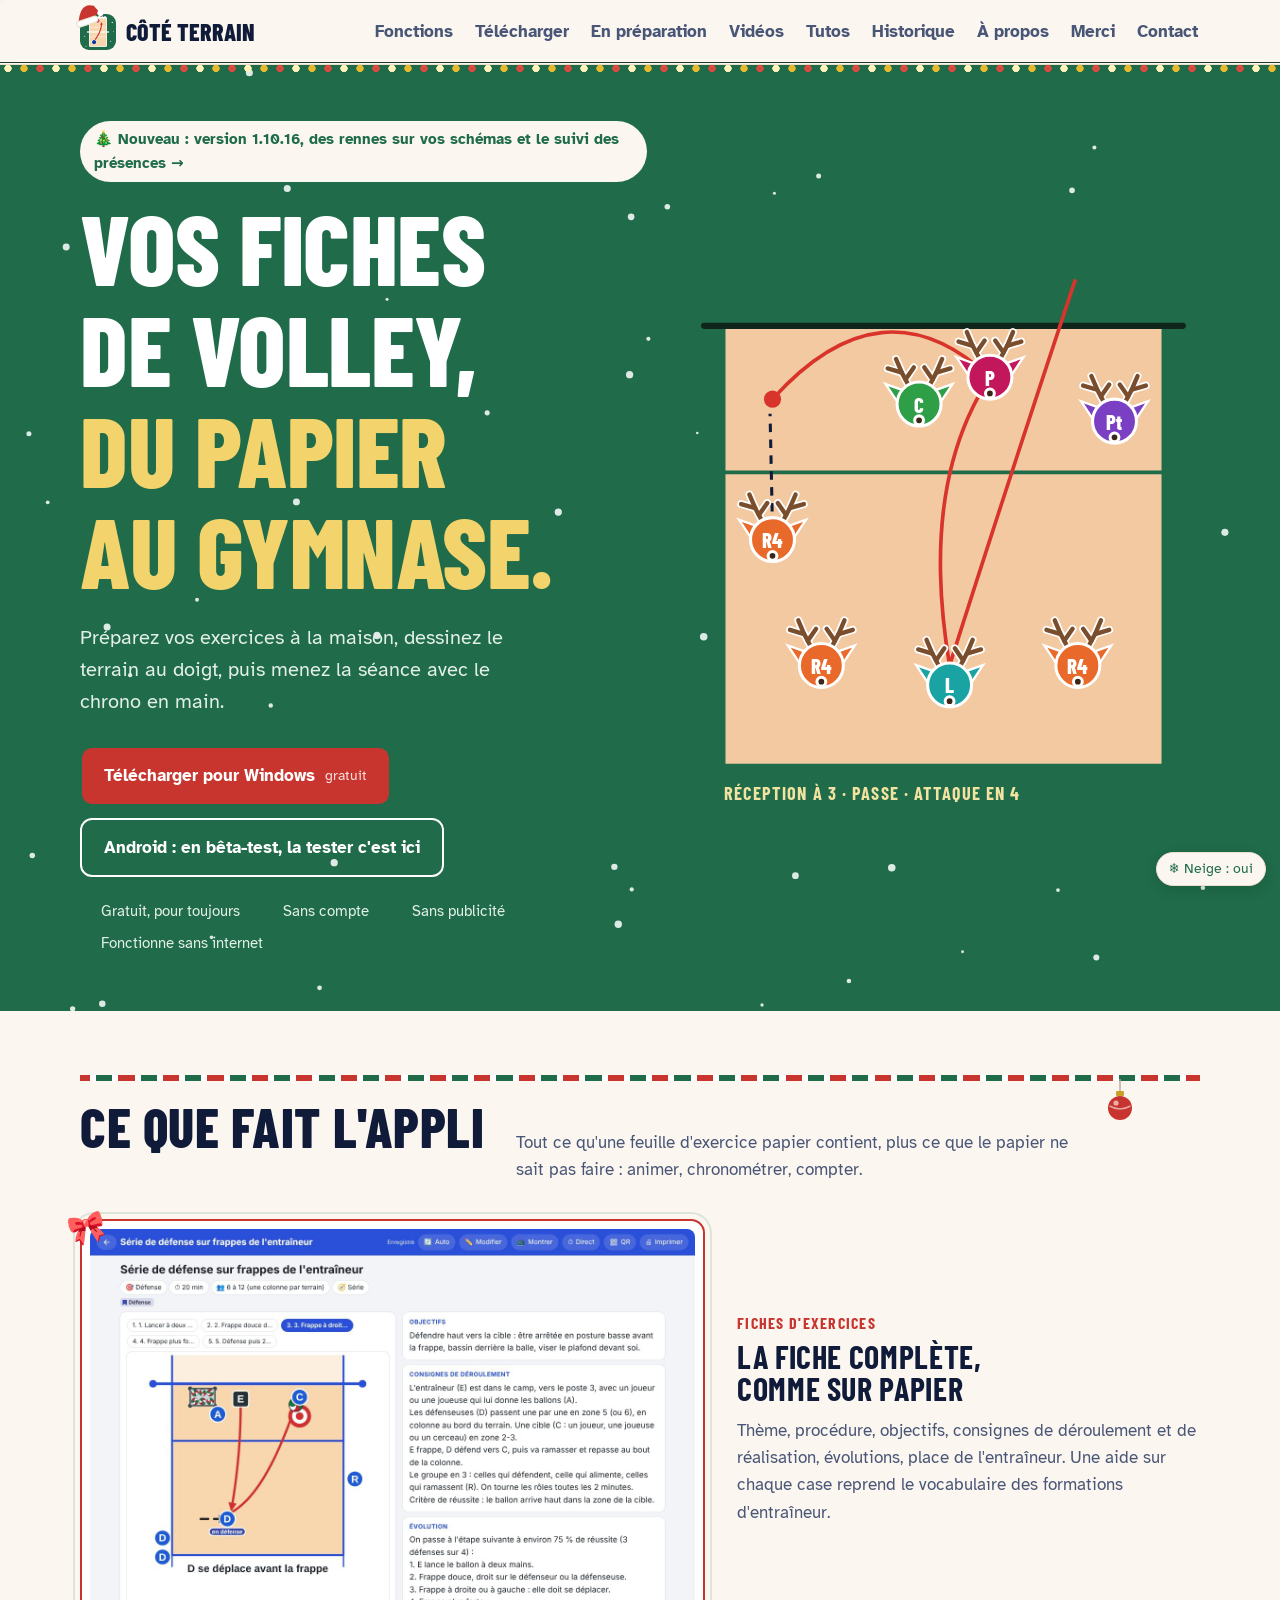
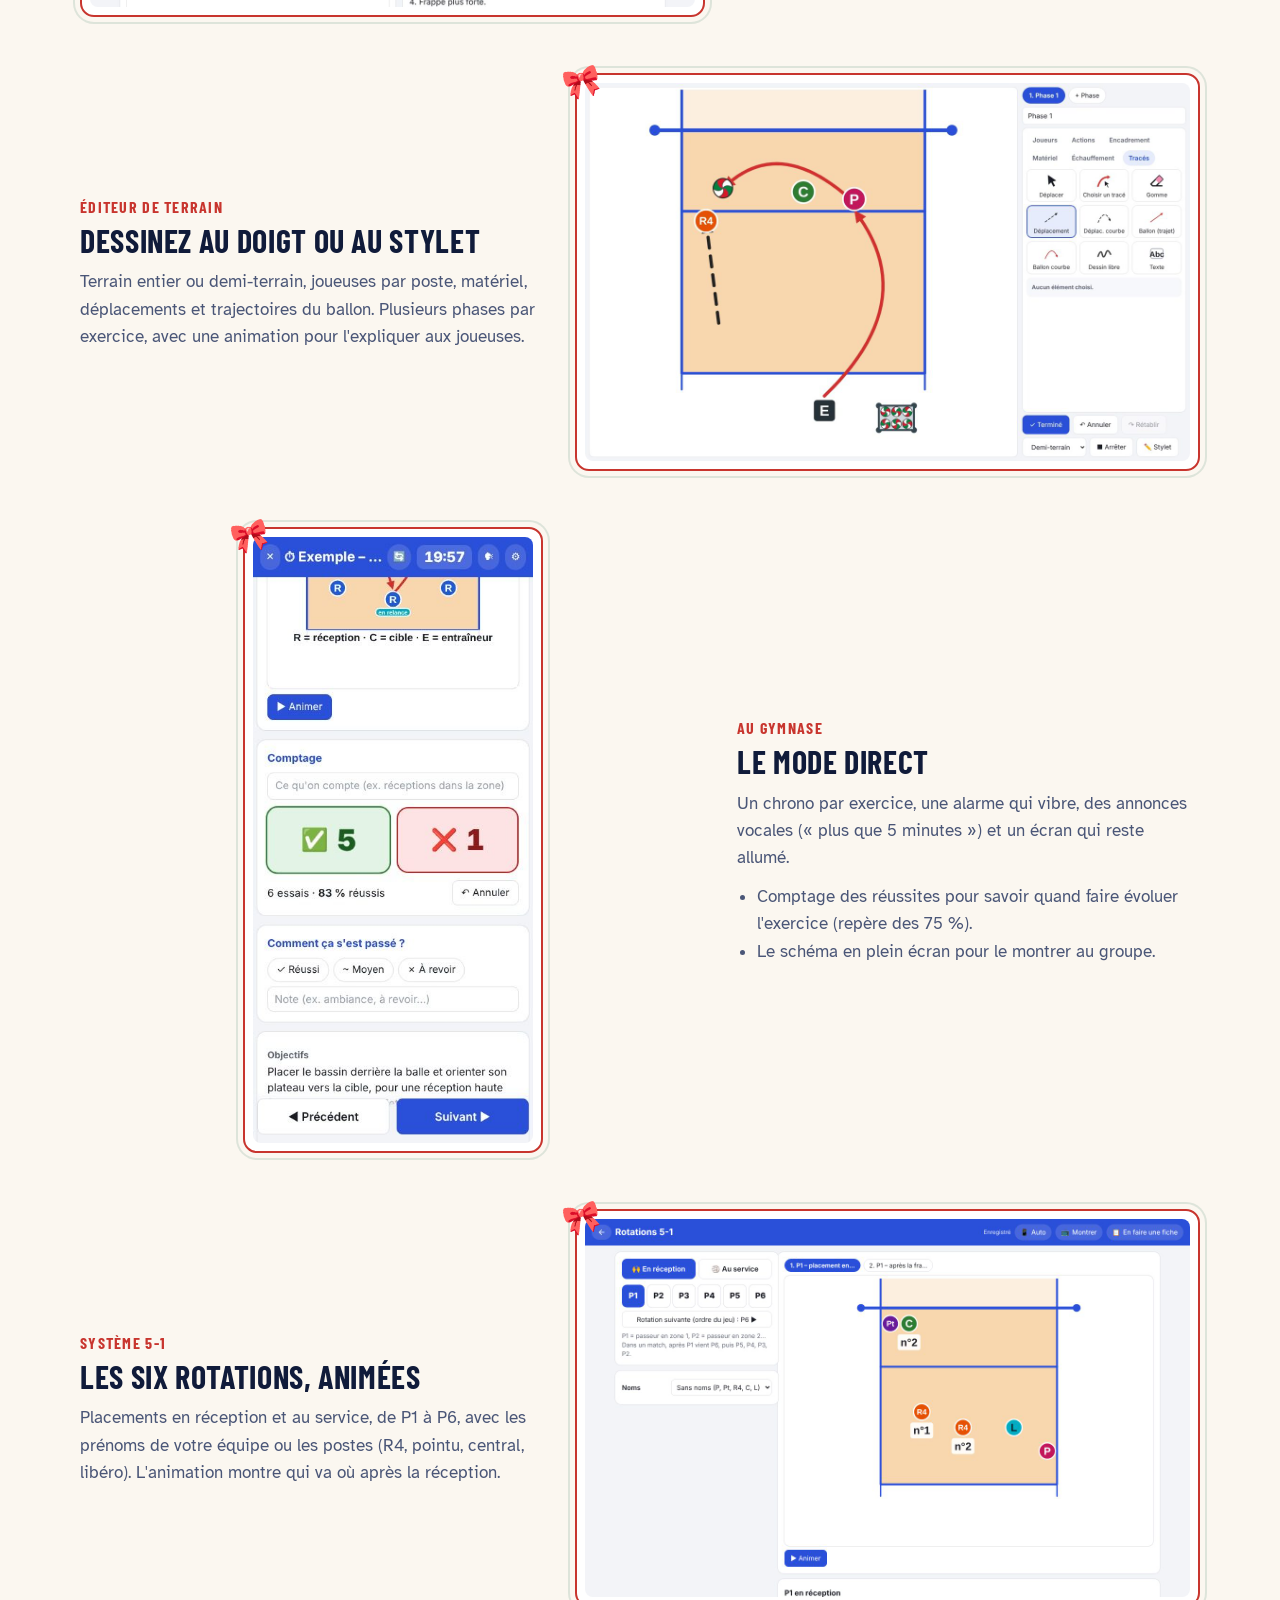
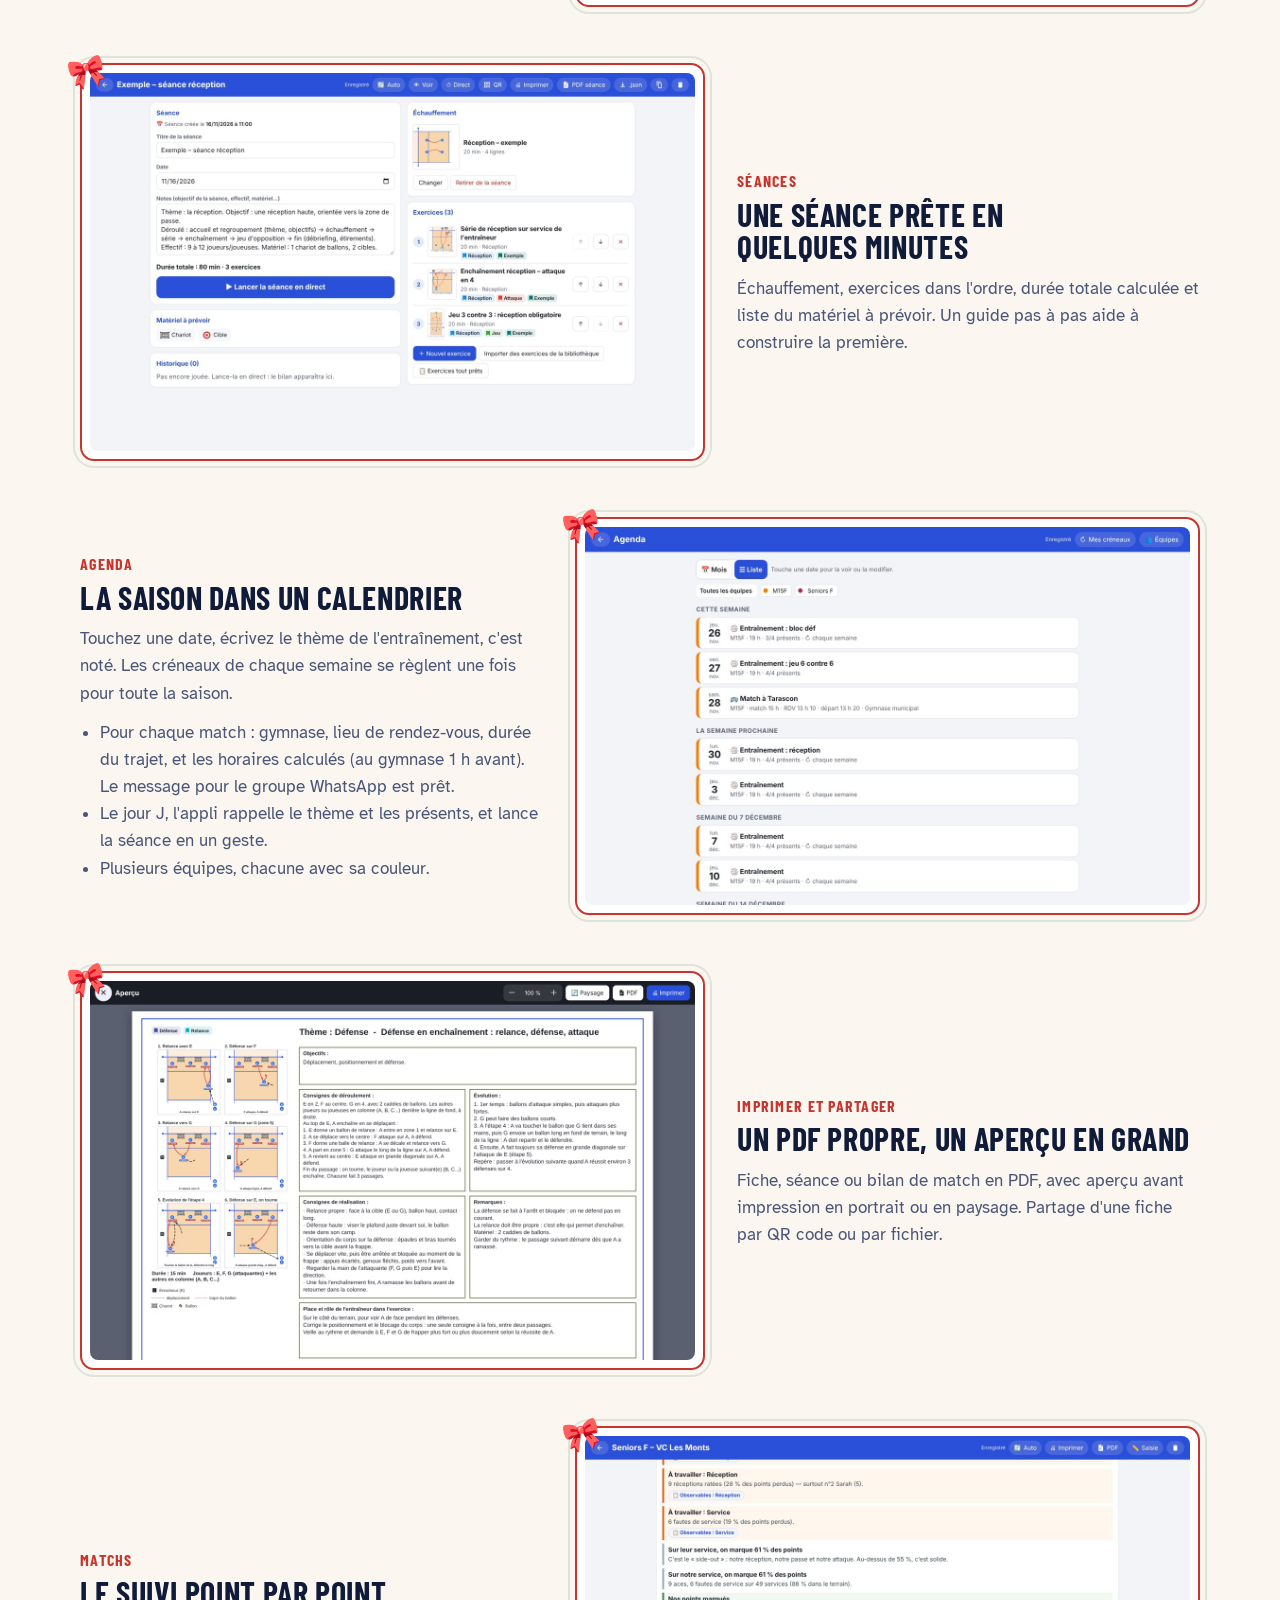
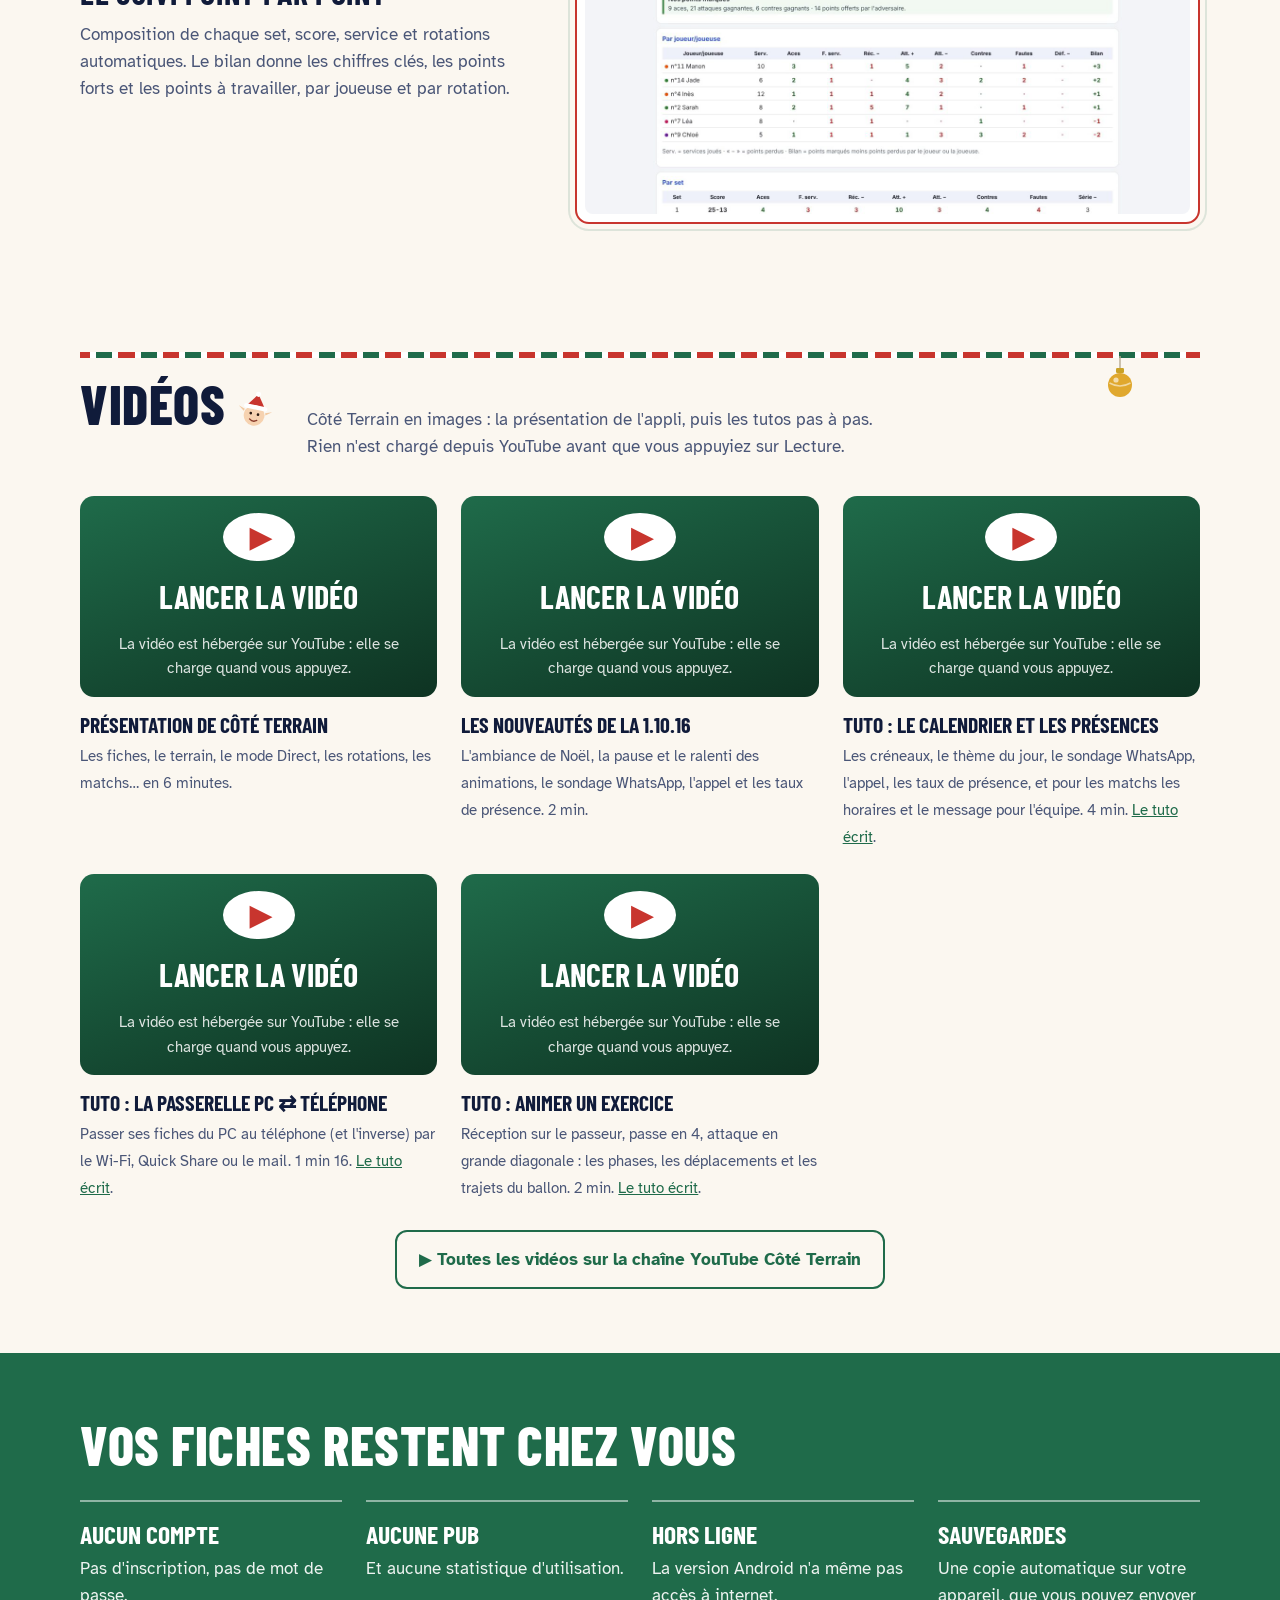
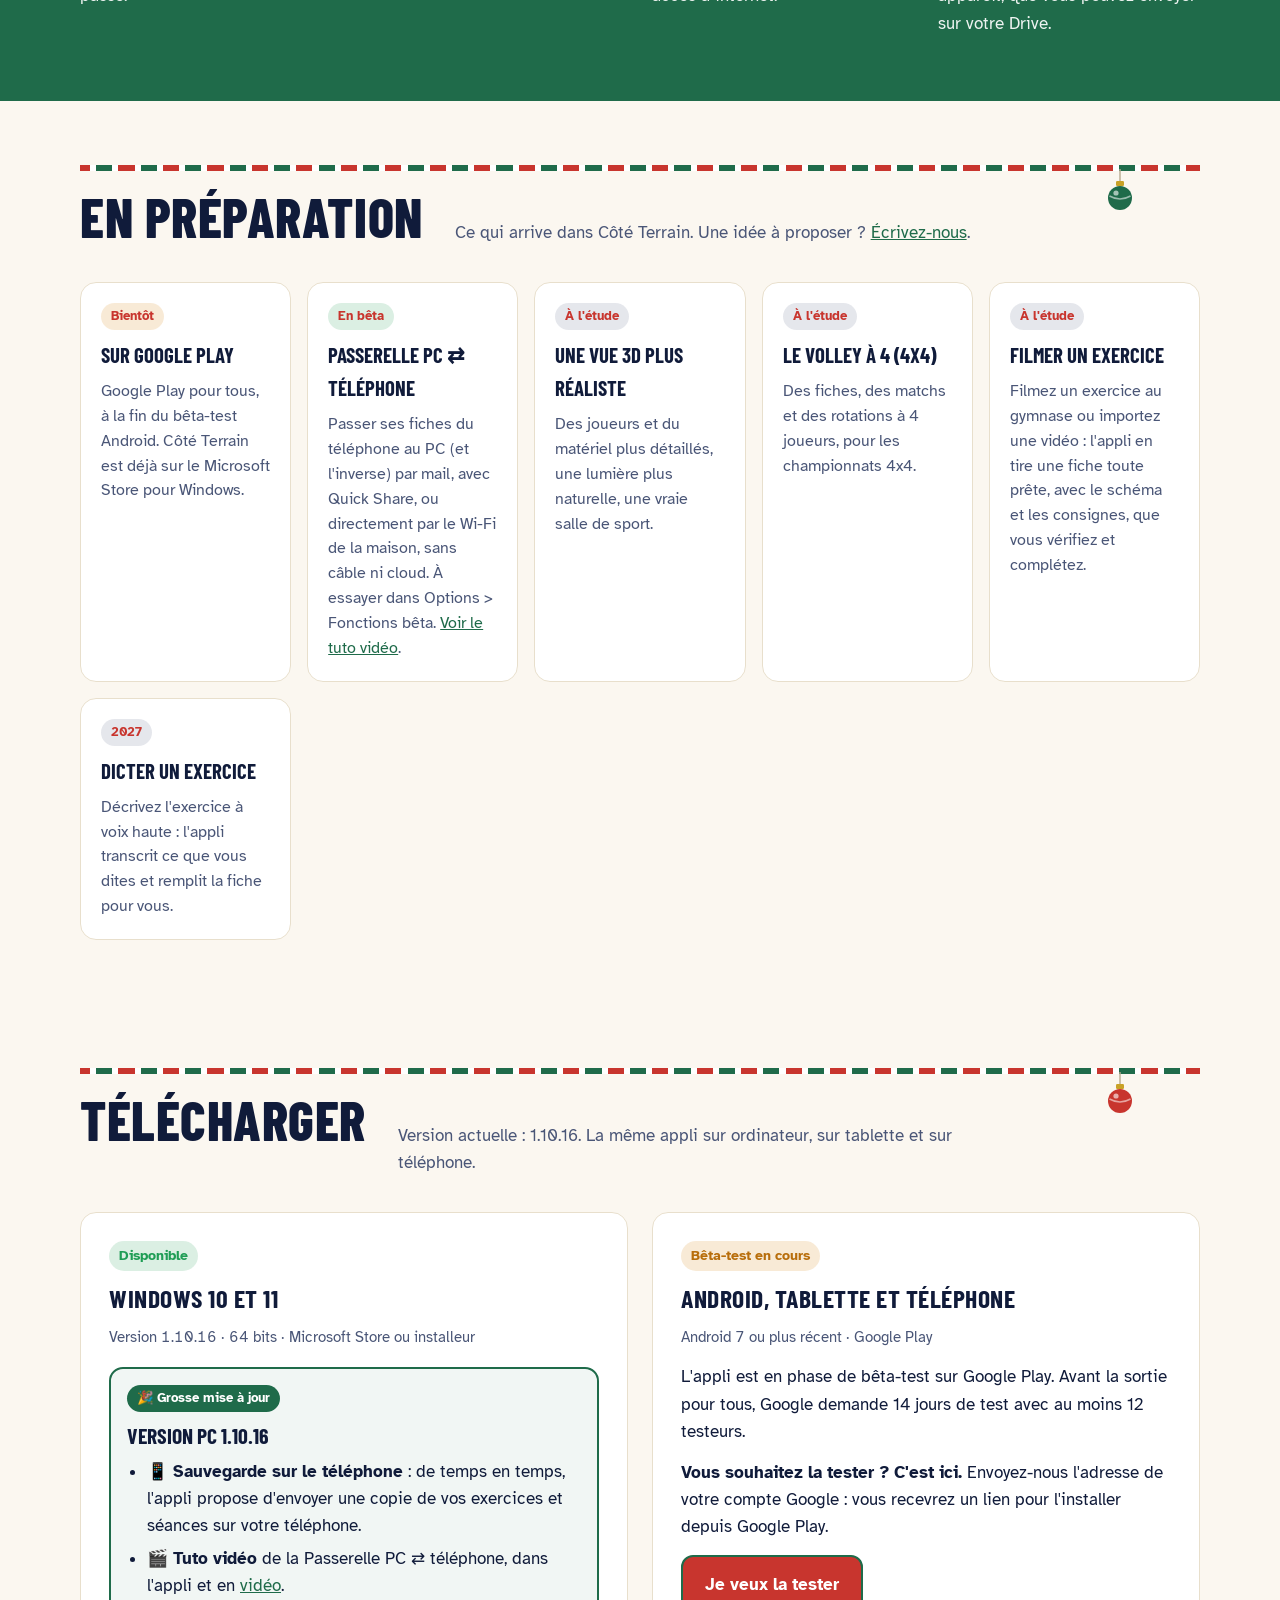
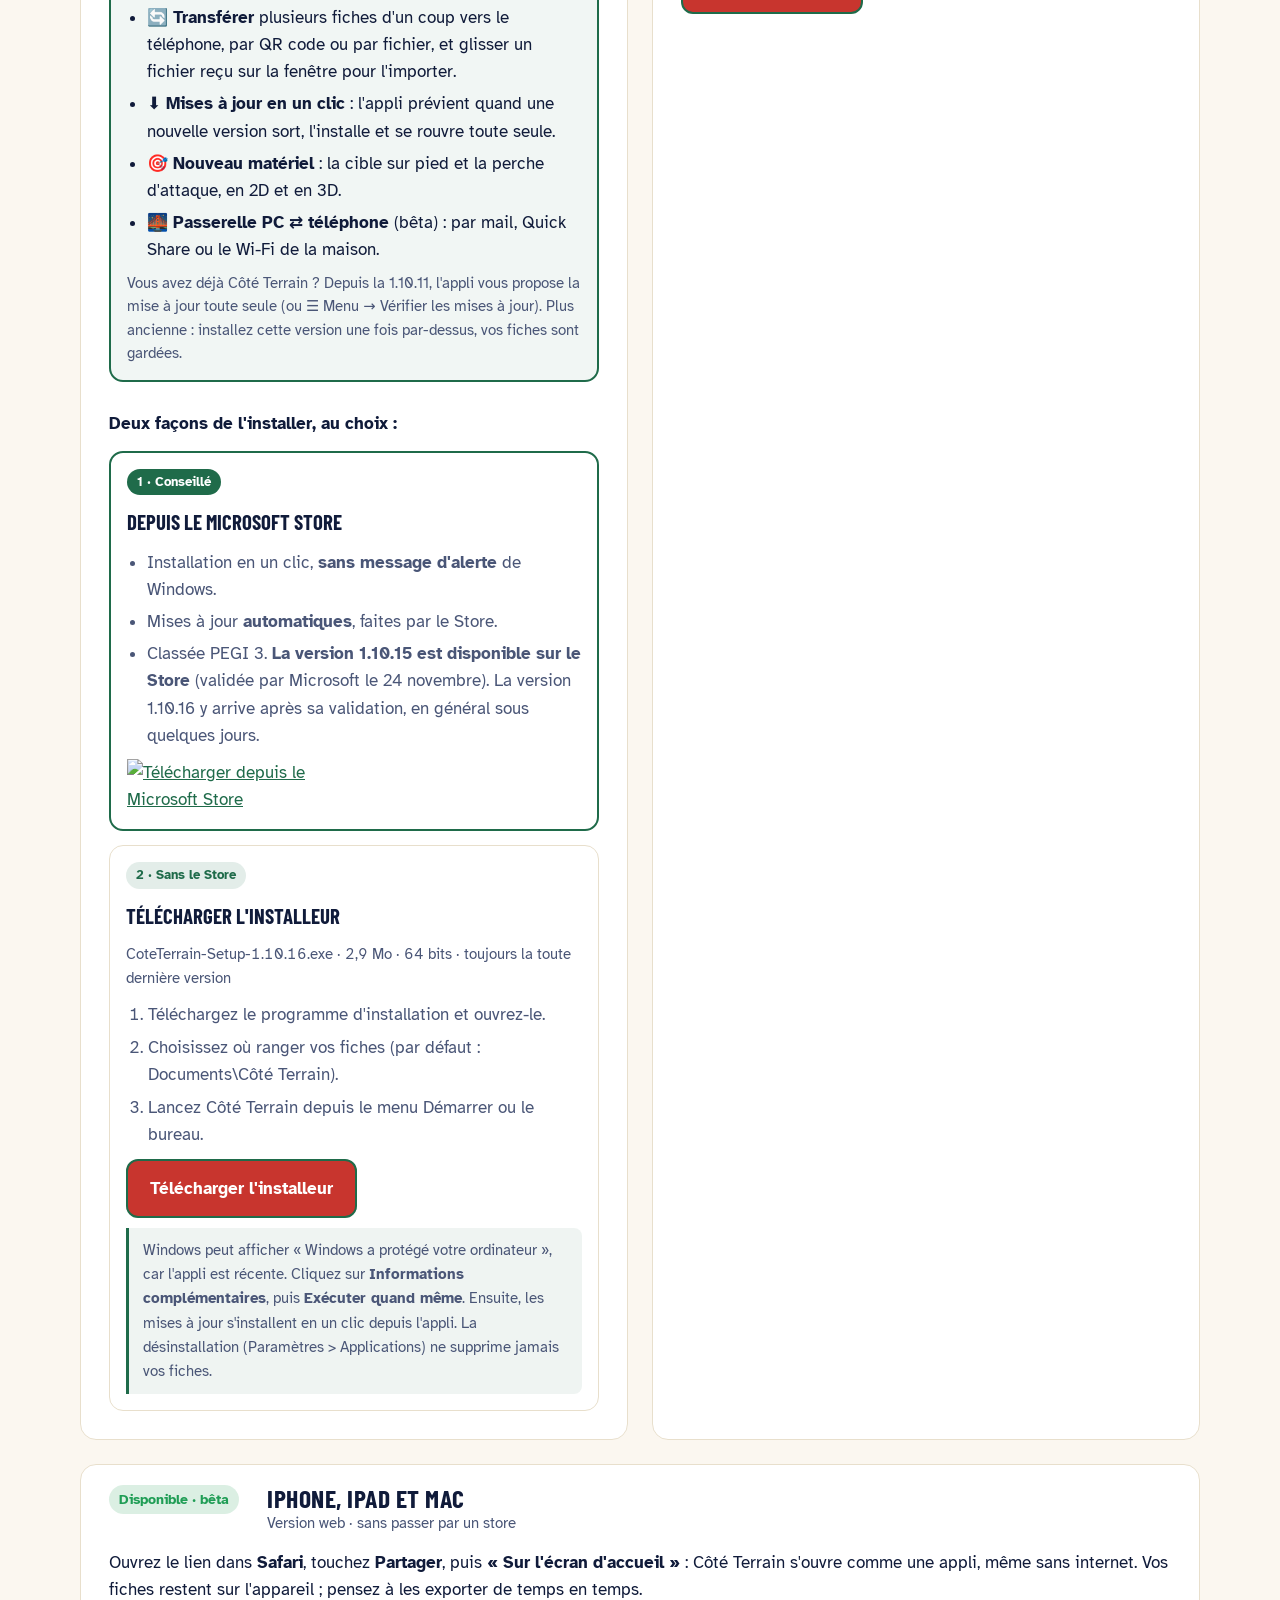
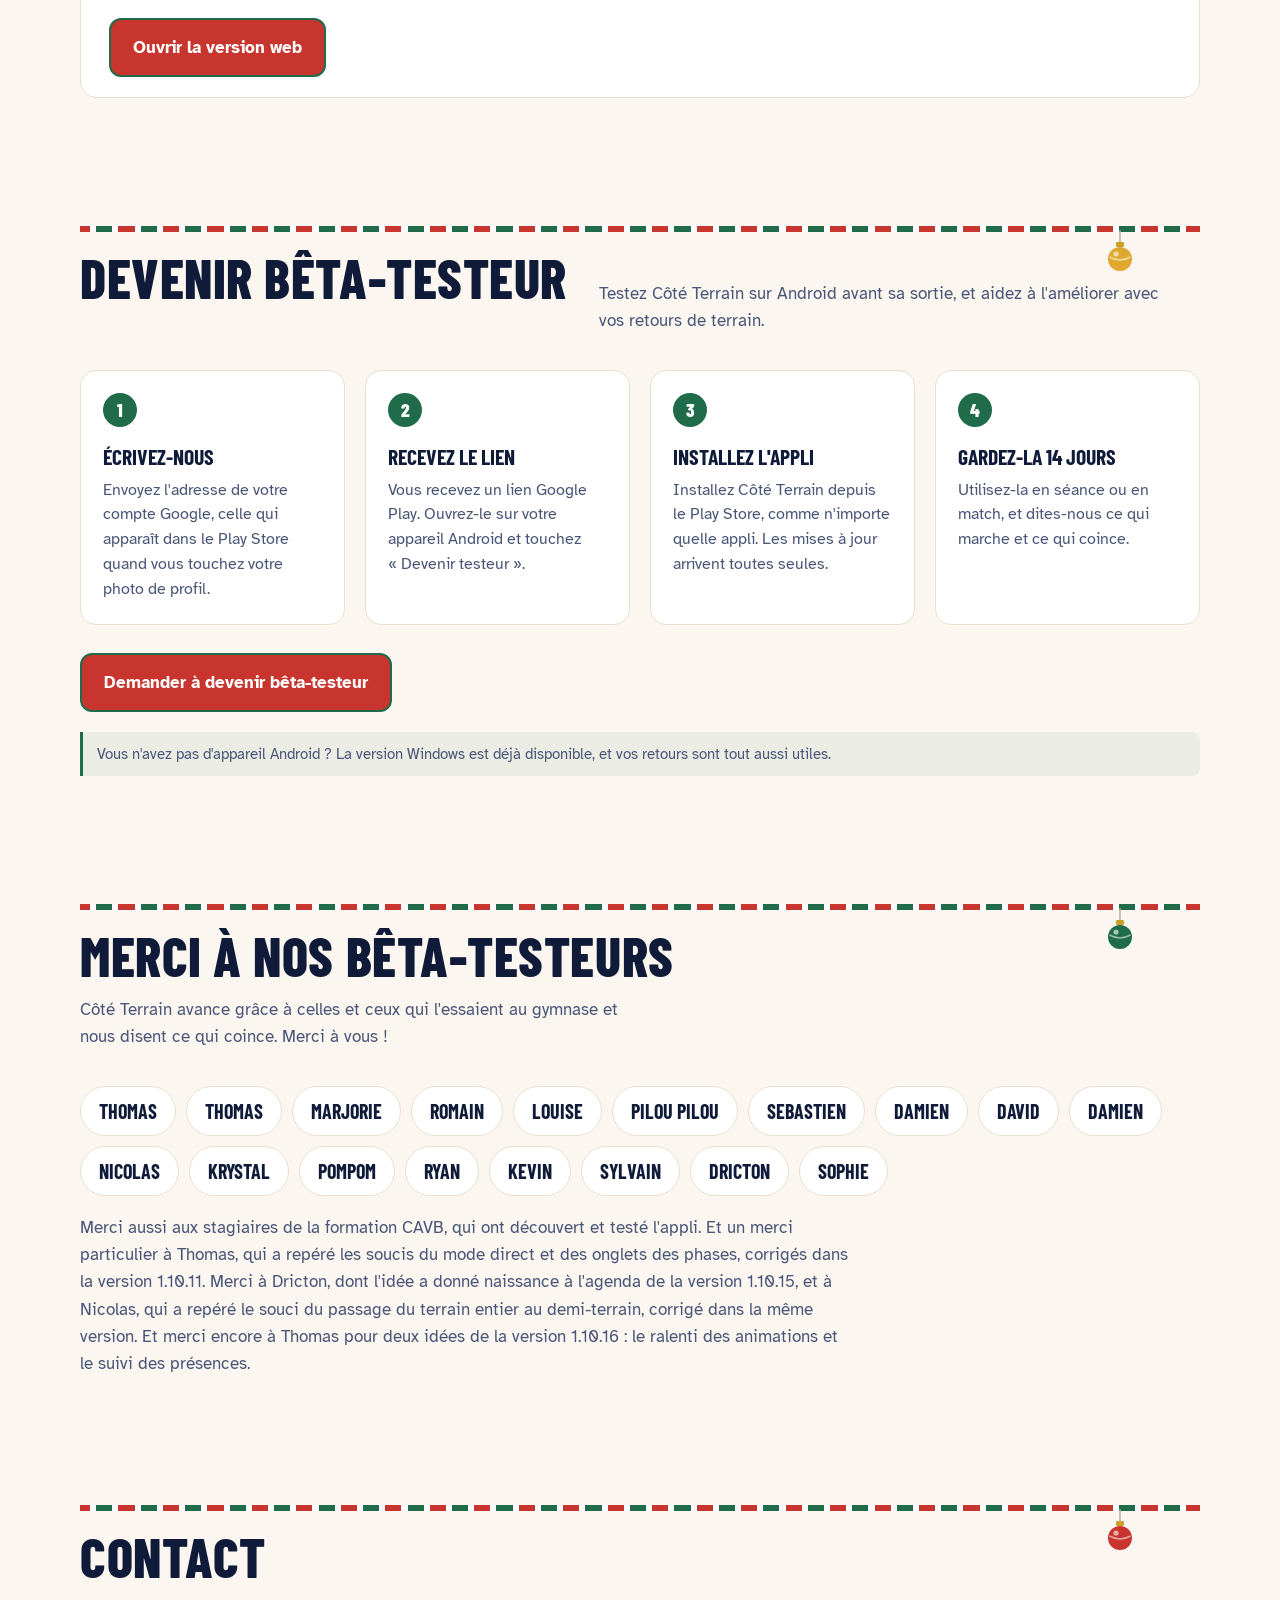
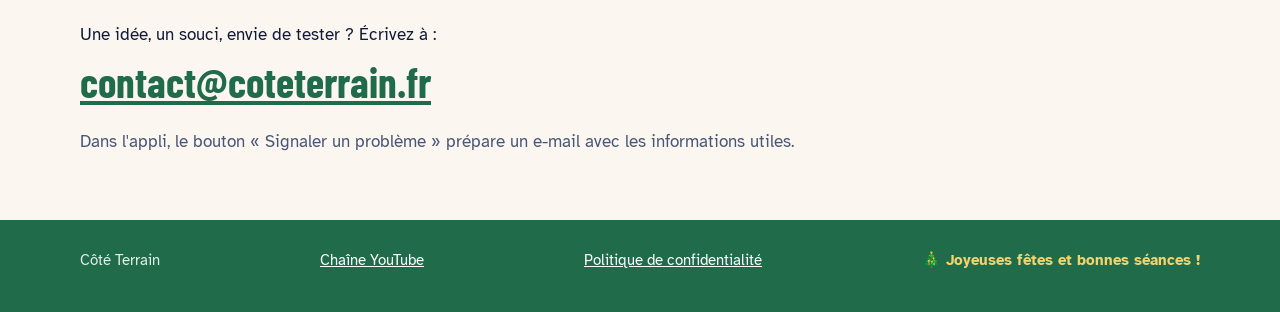
==== commit 5fce82b1: "Site : Noël aussi en mode sombre (index.html) Co-Authored-By: Claude Opus 5.5 <noreply@anthropic.com" ====
--- a/index.html
+++ b/index.html
@@ -7,7 +7,7 @@
   <title>Côté Terrain</title>
   <meta name="description" content="Côté Terrain : l'appli gratuite des entraîneurs de volley. Fiches d'exercices, séances, mode direct au gymnase, rotations 5-1 et suivi de match. Sans compte, sans publicité.">
   <link rel="icon" href="img/favicon.png">
-  <link rel="stylesheet" href="style.css?v=20261126a">
+  <link rel="stylesheet" href="style.css?v=20261126b">
 </head>
 <body>
 
@@ -433,6 +433,6 @@
   });
 });
 </script>
-<script src="noel.js?v=20261126a" defer></script>
+<script src="noel.js?v=20261126b" defer></script>
 </body>
 </html>
--- a/style.css
+++ b/style.css
@@ -339,12 +339,21 @@
 html.noel .bandeau { position: relative; border-top: 6px solid transparent; border-image: repeating-linear-gradient(90deg, #C8352E 0 16px, #fff 16px 22px, #1F6B4A 22px 38px, #fff 38px 44px) 6; }
 .noel-boule { position: absolute; right: 6%; top: -2px; width: 26px; height: 44px; transform-origin: 13px 0; animation: noel-balance 3.2s ease-in-out infinite alternate; pointer-events: none; }
 @keyframes noel-balance { from { transform: rotate(-7deg); } to { transform: rotate(7deg); } }
-html.noel .fonction figure { position: relative; border: 2px solid #C8352E; box-shadow: 0 0 0 5px #FBF7F0, 0 0 0 7px #1F6B4A22; }
+html.noel .fonction figure { position: relative; border: 2px solid #C8352E; box-shadow: 0 0 0 5px var(--fond), 0 0 0 7px #1F6B4A22; }
 html.noel .fonction figure::before { content: "🎀"; position: absolute; left: -14px; top: -16px; font-size: 1.9rem; transform: rotate(-14deg); z-index: 2; }
 html.noel .fonction .etiquette, html.noel .projets .statut { color: #C8352E; }
 html.noel footer { background: #1F6B4A; color: #E3F0E8; border-top: 0; }
 html.noel footer a { color: #fff; }
 html.noel footer .noel-voeux { color: #F3D36B; }
+/* Noël en mode sombre : une nuit de Noël vert sapin profond, avec de l'or (sinon le thème sombre bleu nuit reprend le dessus) */
+@media (prefers-color-scheme: dark) {
+  :root.noel:not([data-theme="light"]) { --fond: #0D1D16; --carte: #132A1F; --encre: #EEF3EA; --doux: #B4C6B9; --bleu: #3E9E6B; --trait: #284235; }
+  :root.noel:not([data-theme="light"]) .fonction .etiquette, :root.noel:not([data-theme="light"]) .projets .statut { color: #FF8A7A; }
+  :root.noel:not([data-theme="light"]) .ouverture { background: #174F37; }
+}
+:root.noel[data-theme="dark"] { --fond: #0D1D16; --carte: #132A1F; --encre: #EEF3EA; --doux: #B4C6B9; --bleu: #3E9E6B; --trait: #284235; }
+:root.noel[data-theme="dark"] .fonction .etiquette, :root.noel[data-theme="dark"] .projets .statut { color: #FF8A7A; }
+:root.noel[data-theme="dark"] .ouverture { background: #174F37; }
 .noel-neige.fixe { position: fixed; right: 14px; bottom: 14px; z-index: 30; box-shadow: 0 4px 14px rgba(0,0,0,.12); }
 @media (prefers-reduced-motion: reduce) { html.noel .entete::after, .noel-boule { animation: none; } .noel-traineau { display: none; } }
 @media print { .noel-flocons, .noel-neige, .noel-traineau, .noel-lutin, .noel-boule, .noel-bois, .noel-nez, html.noel .entete::after, html.noel .fonction figure::before { display: none; } }
